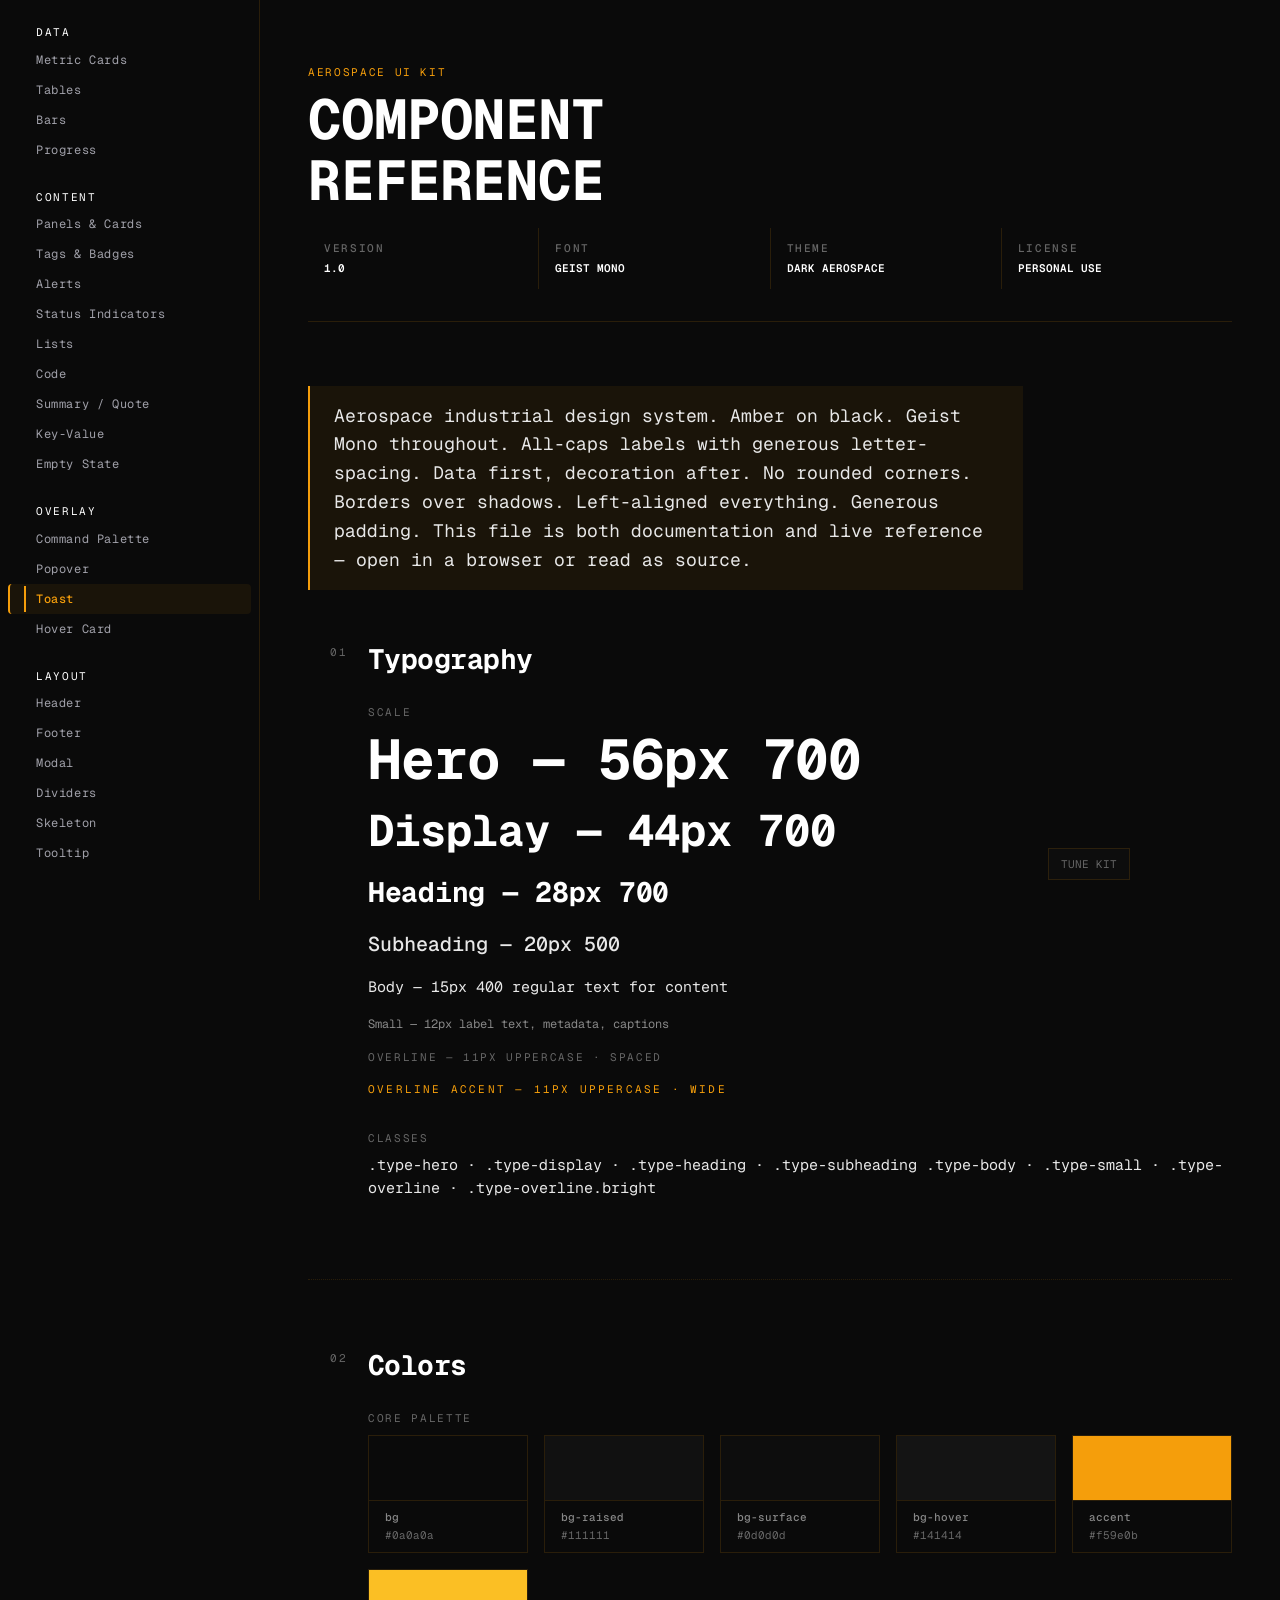
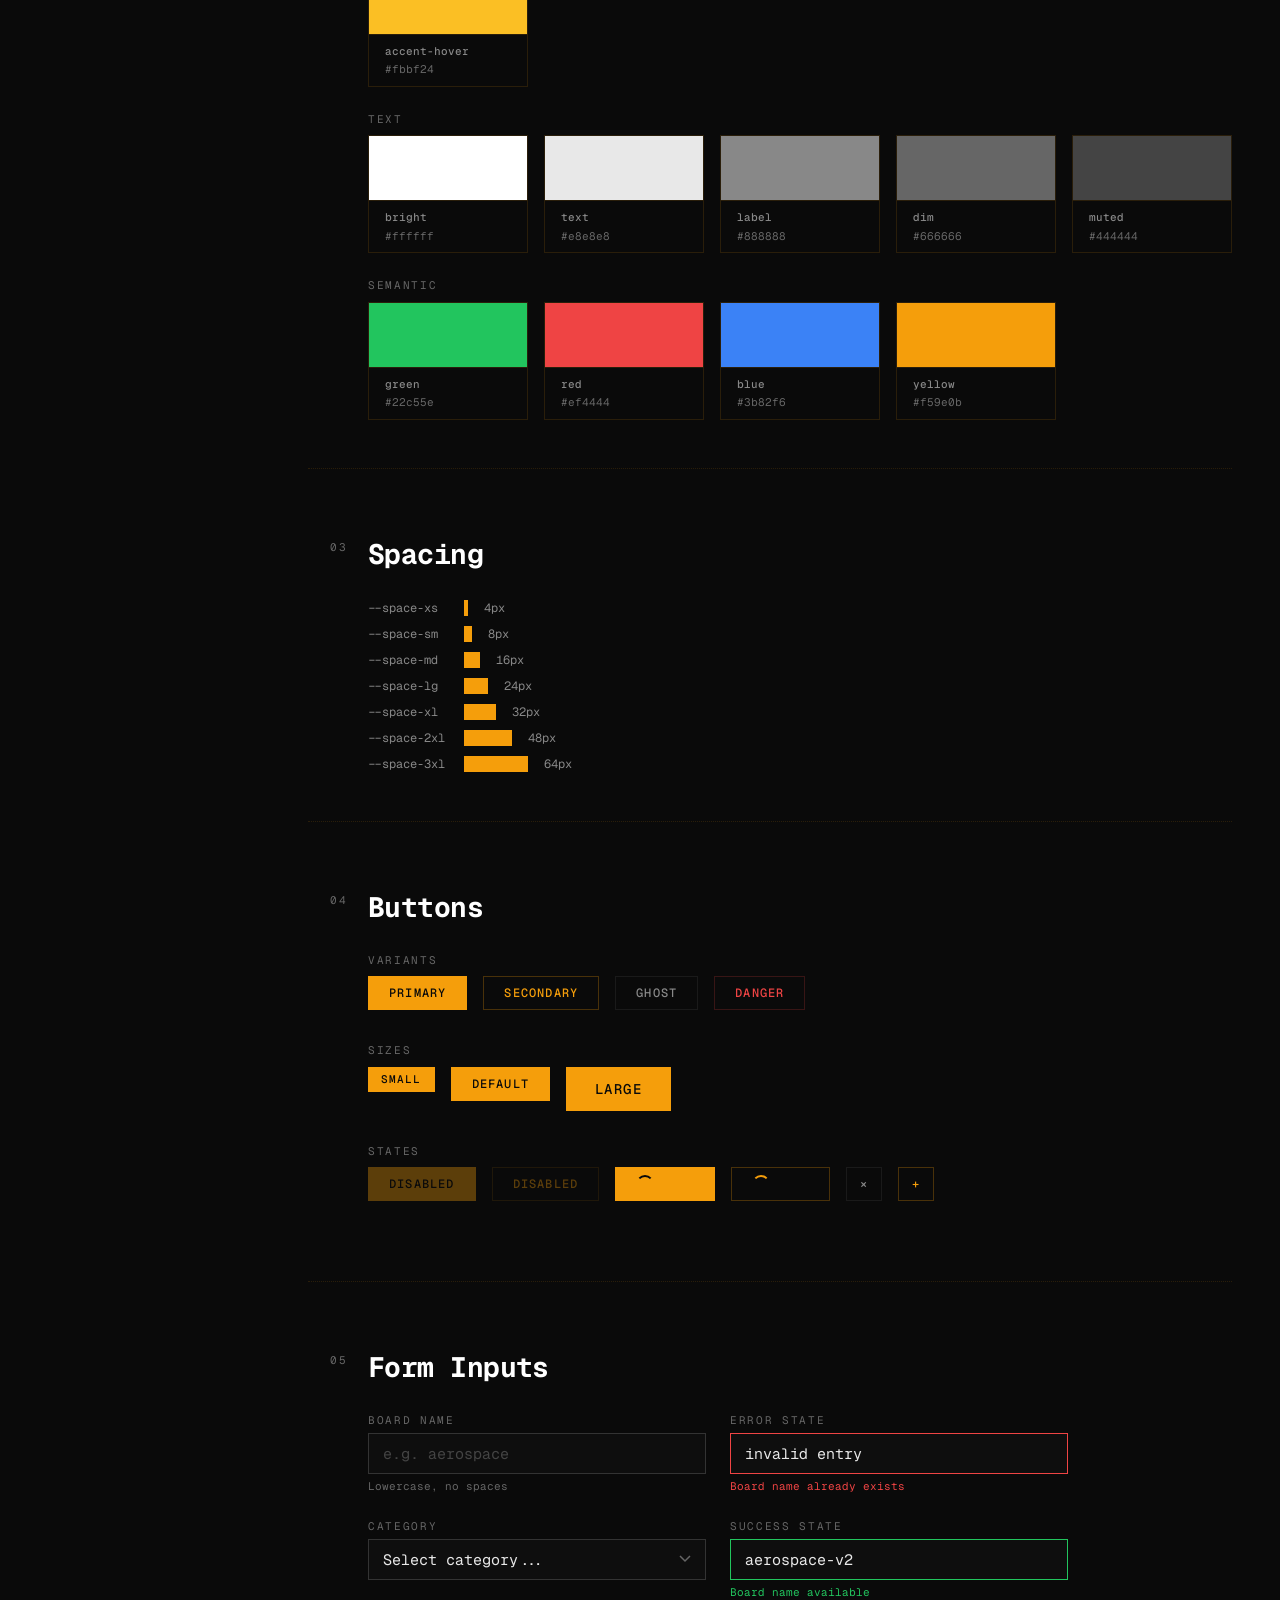
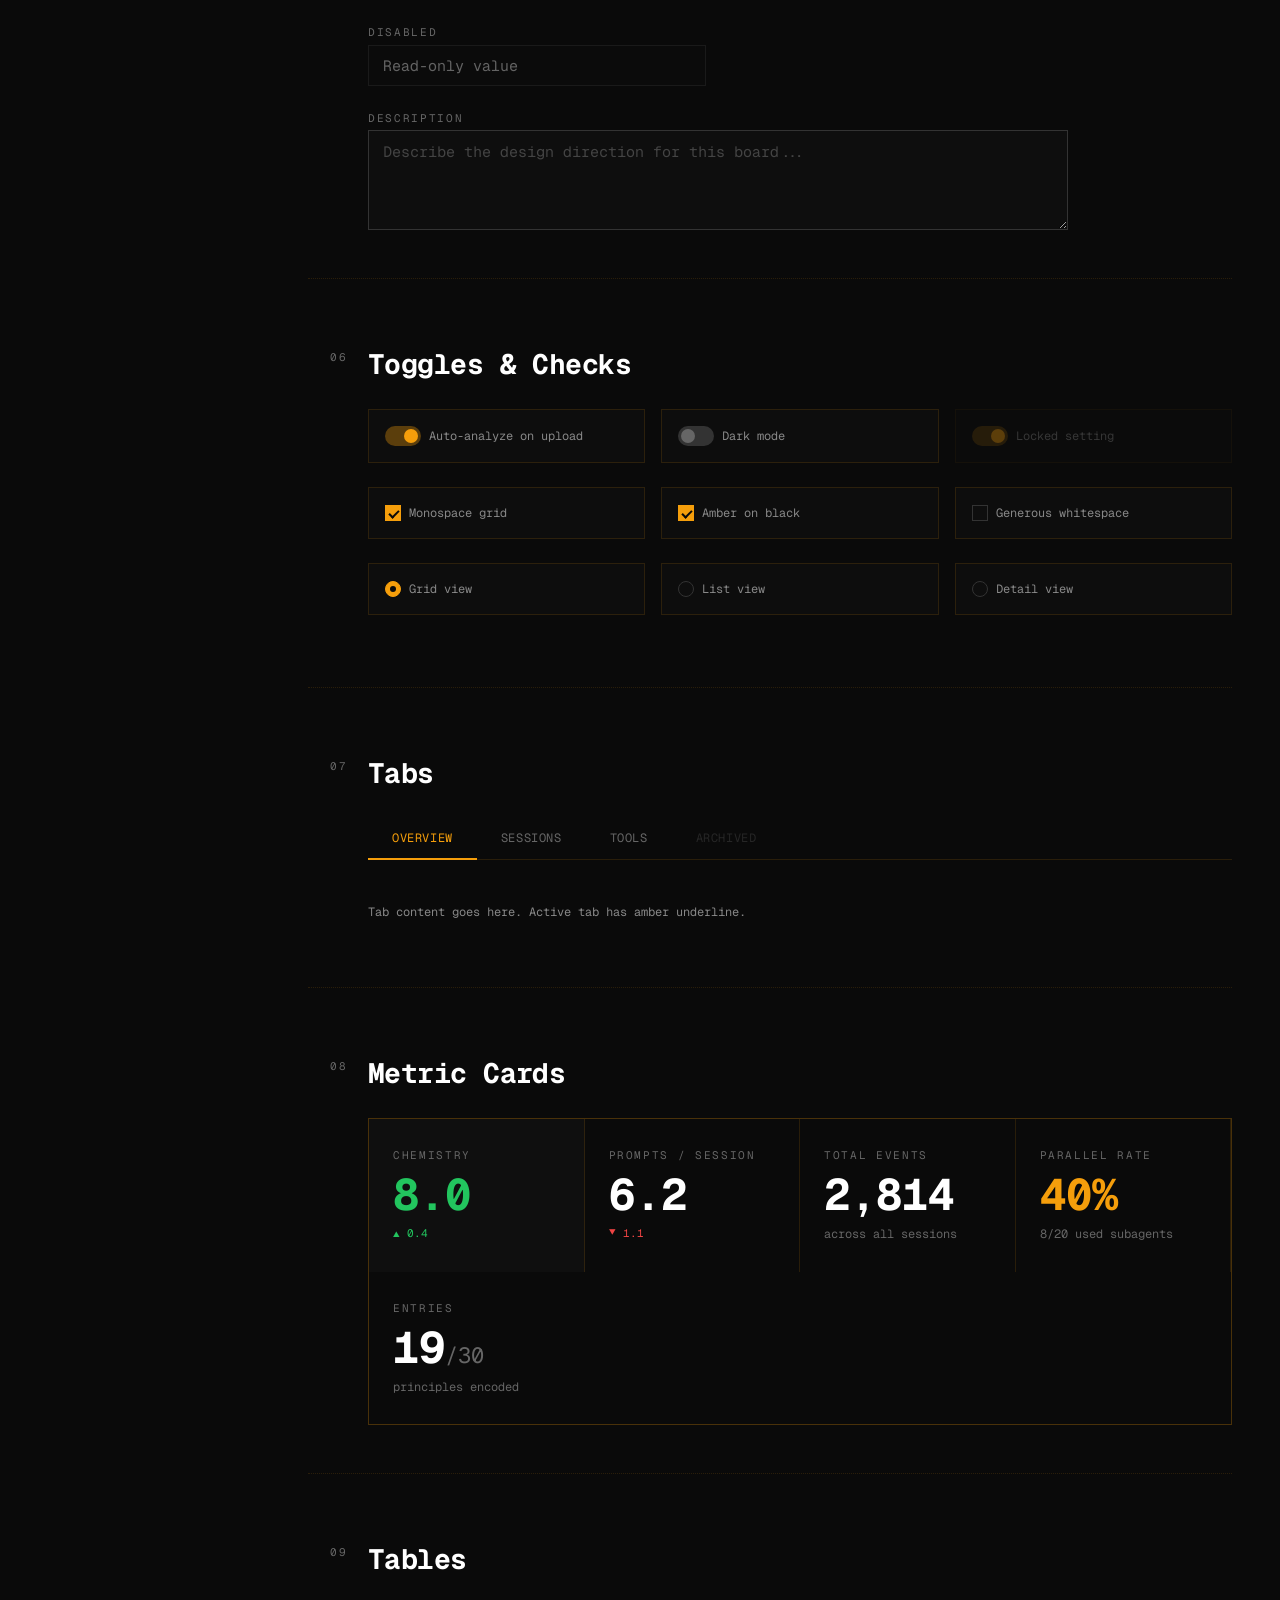
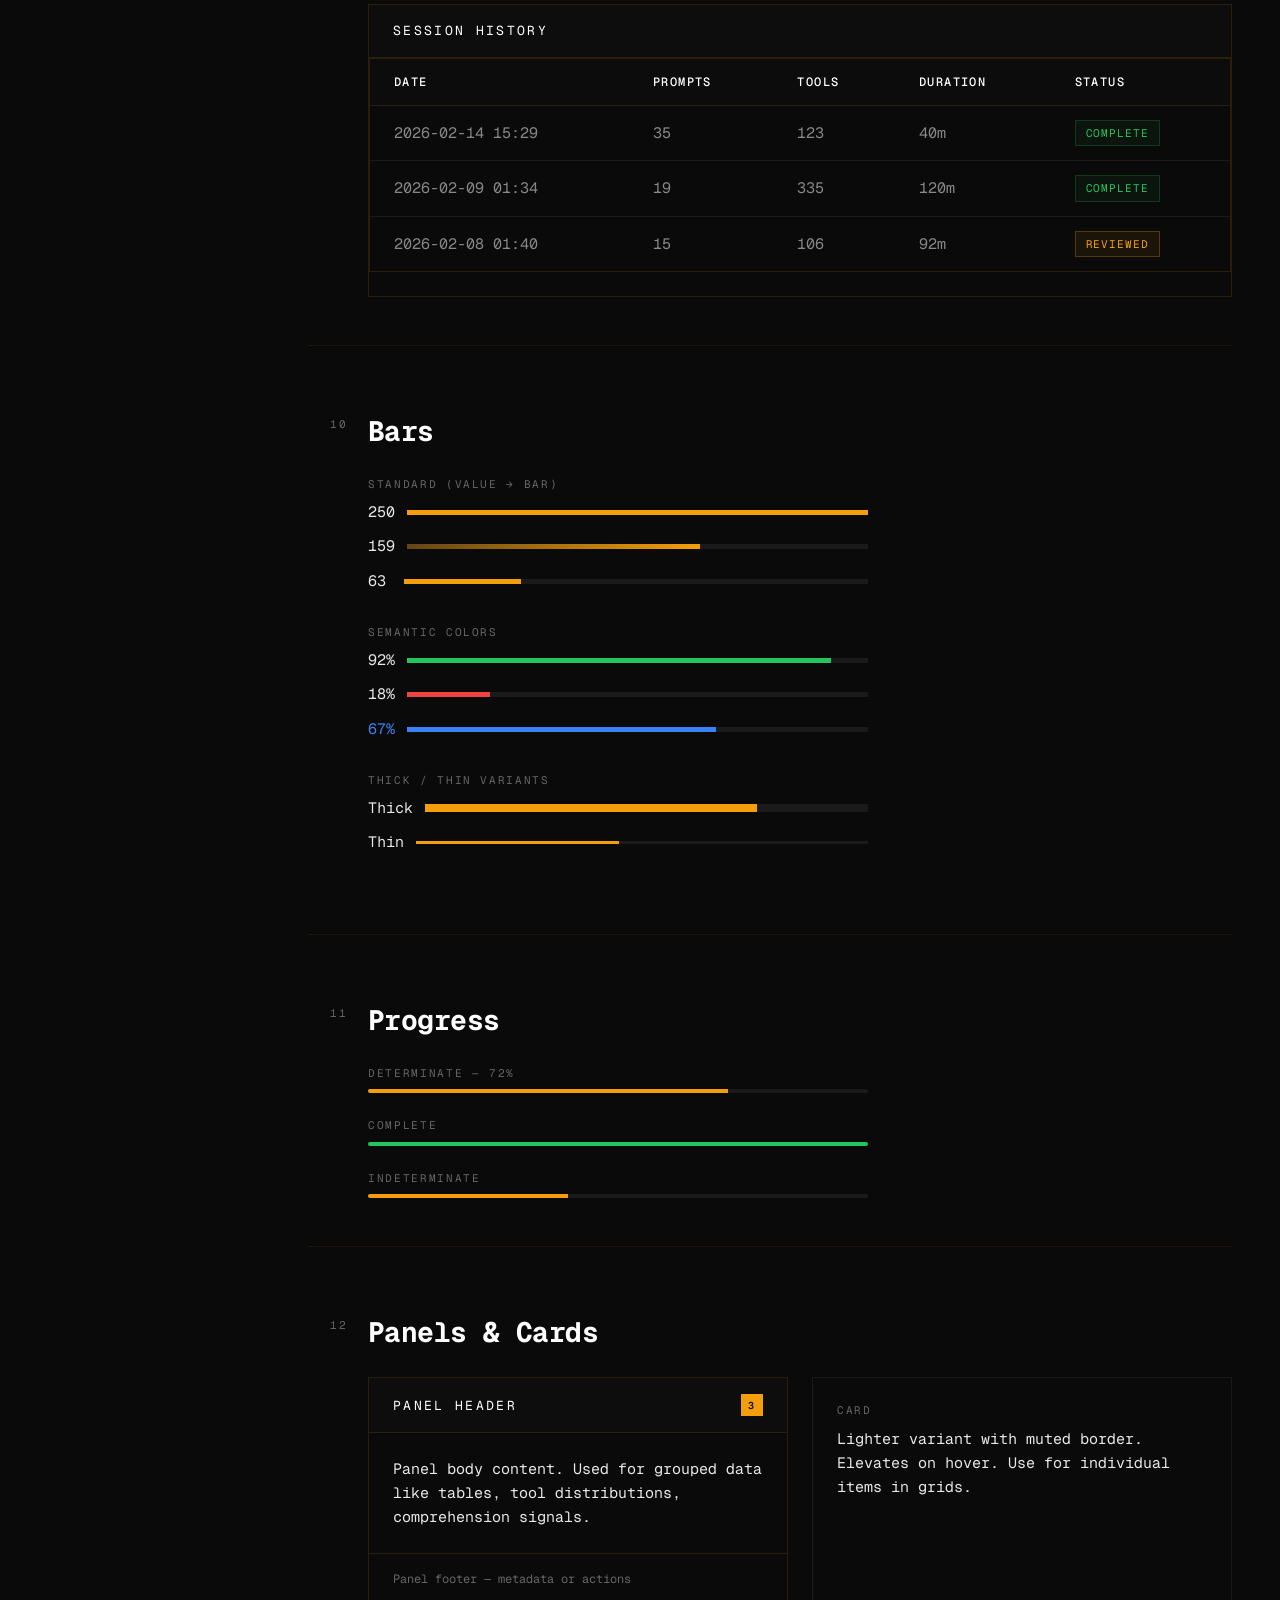
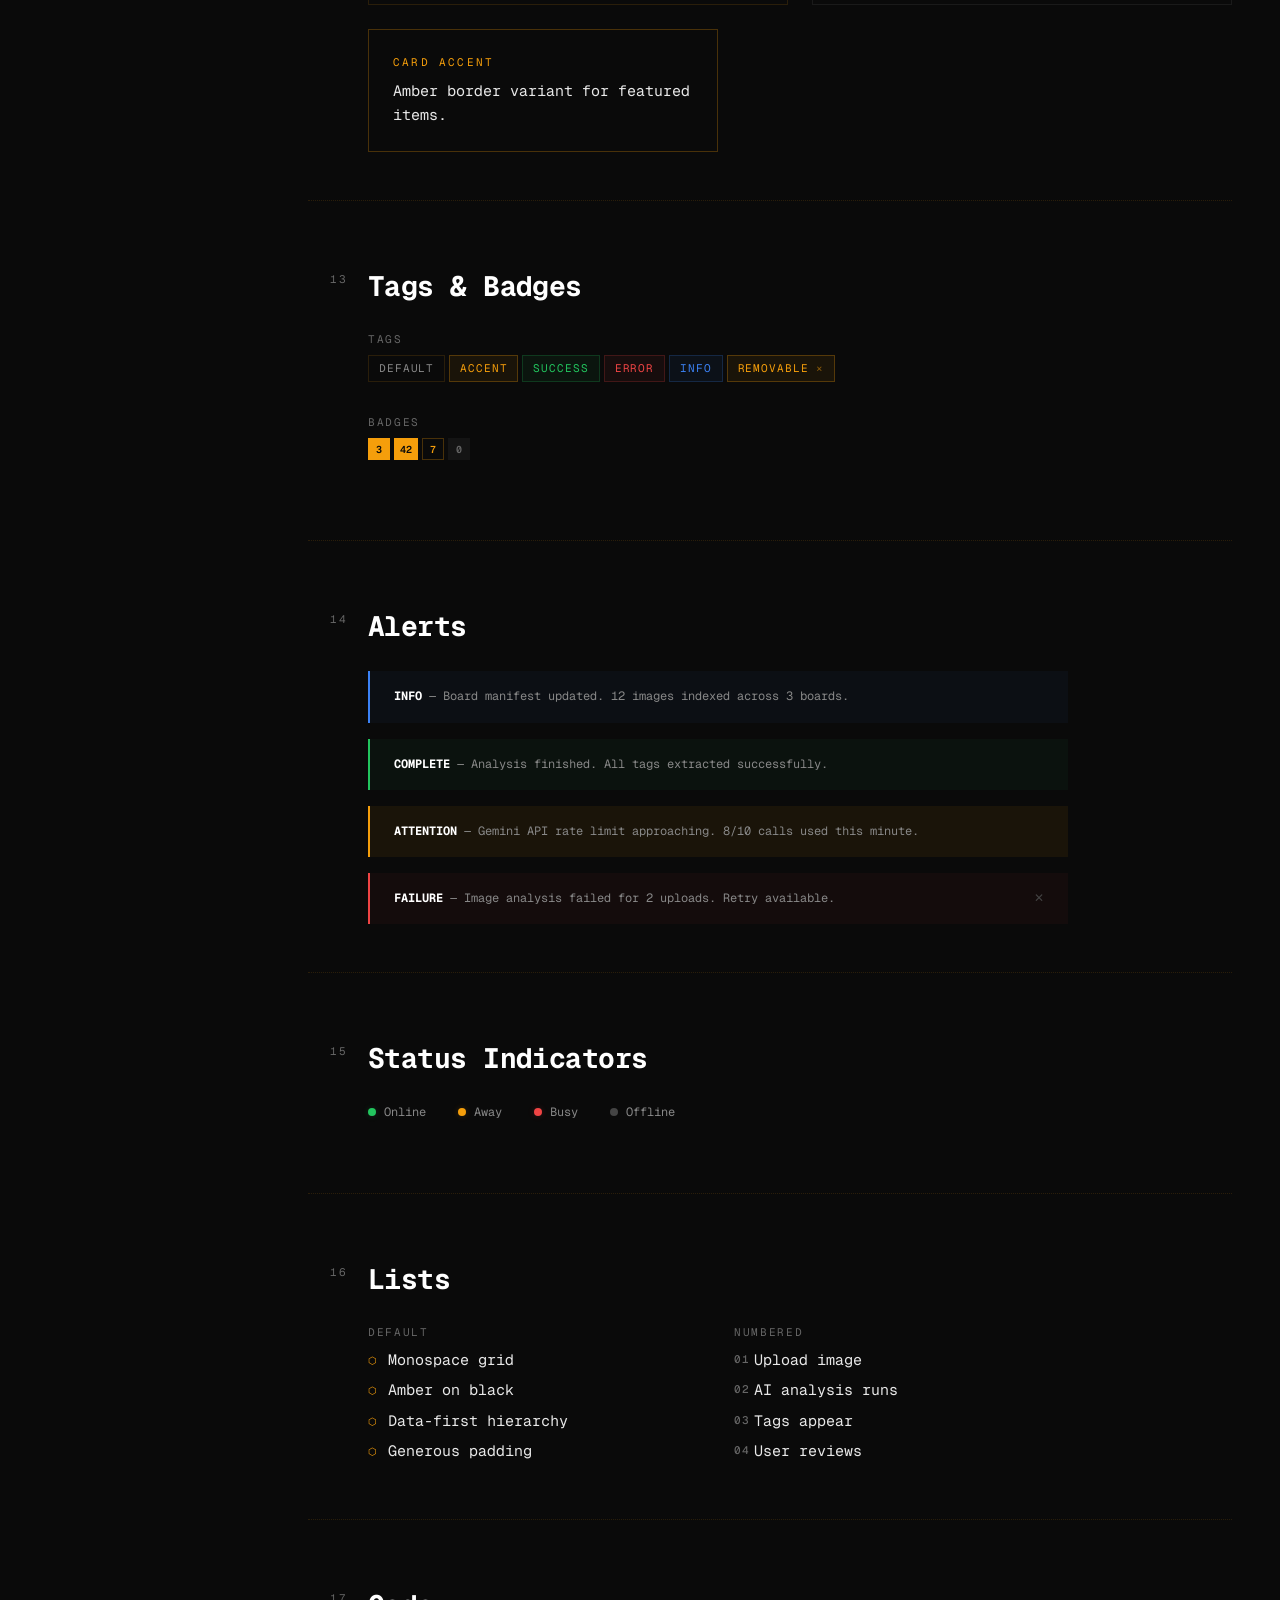
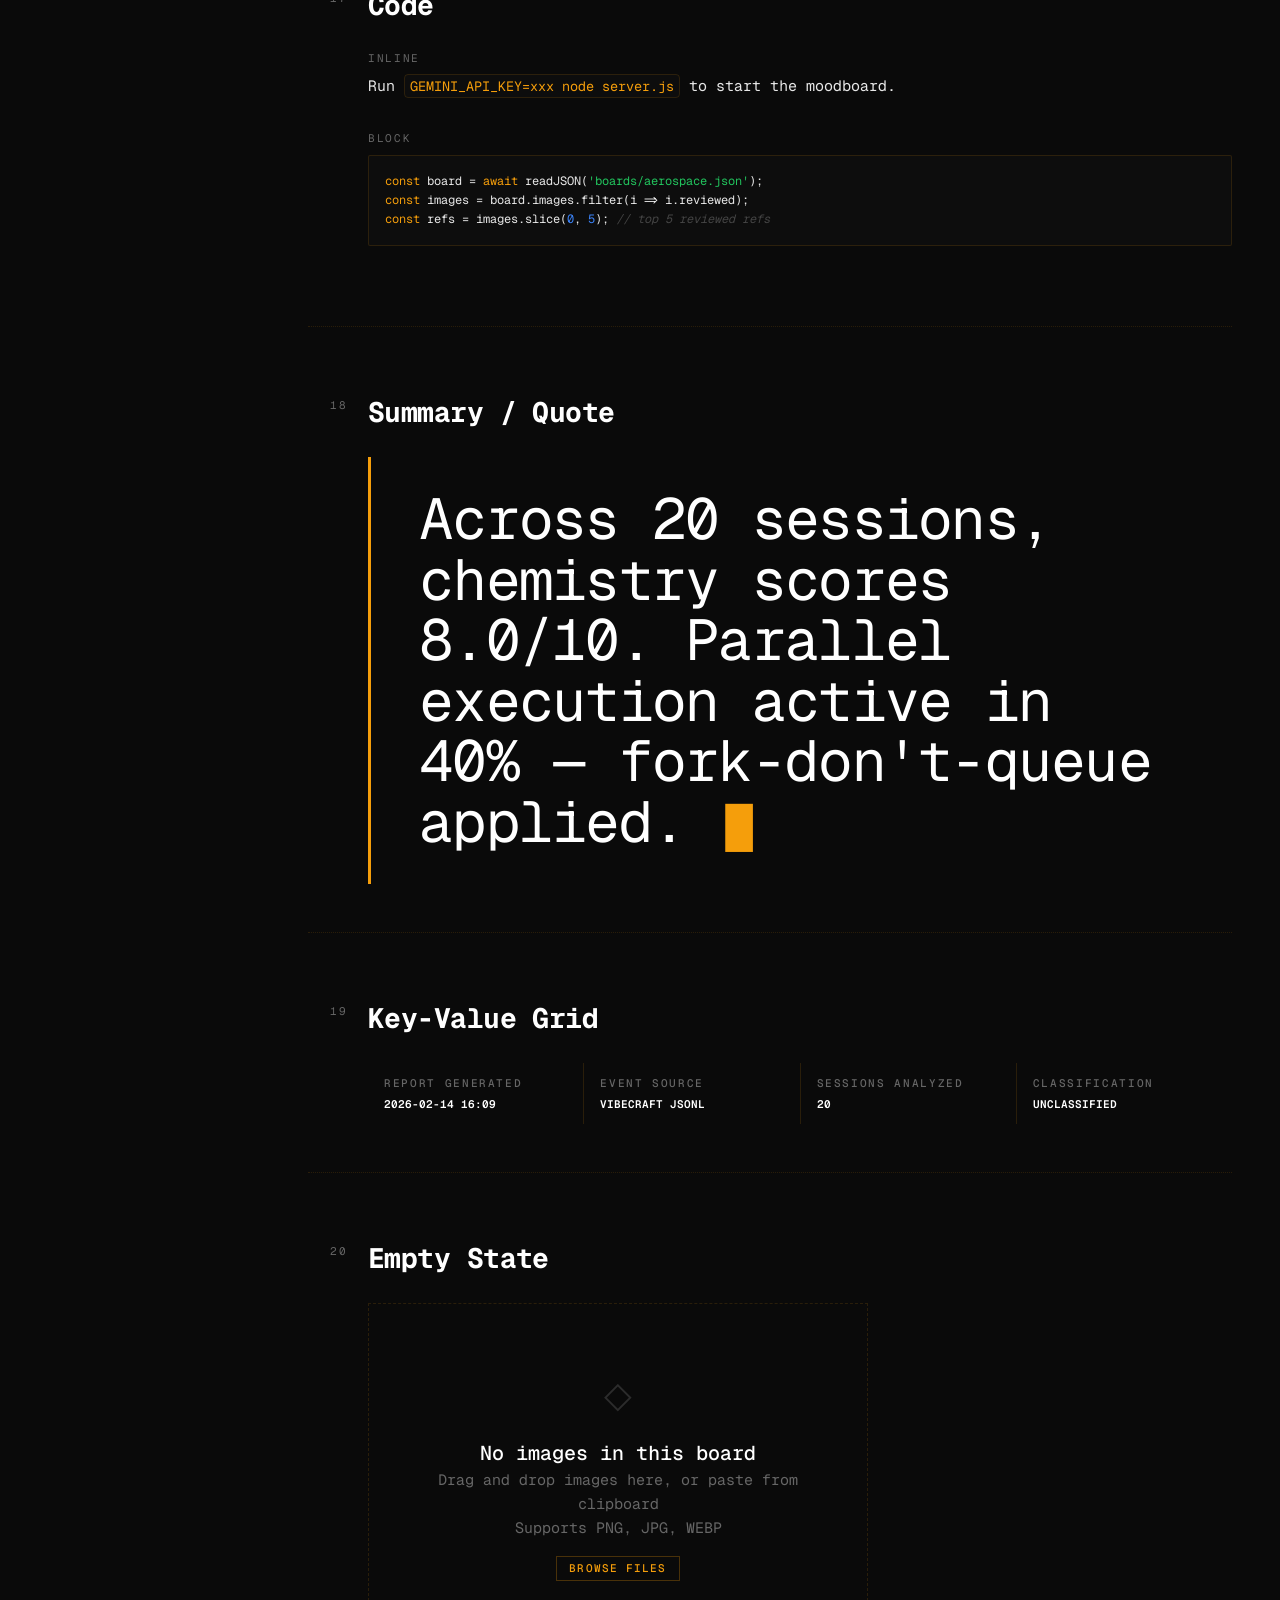
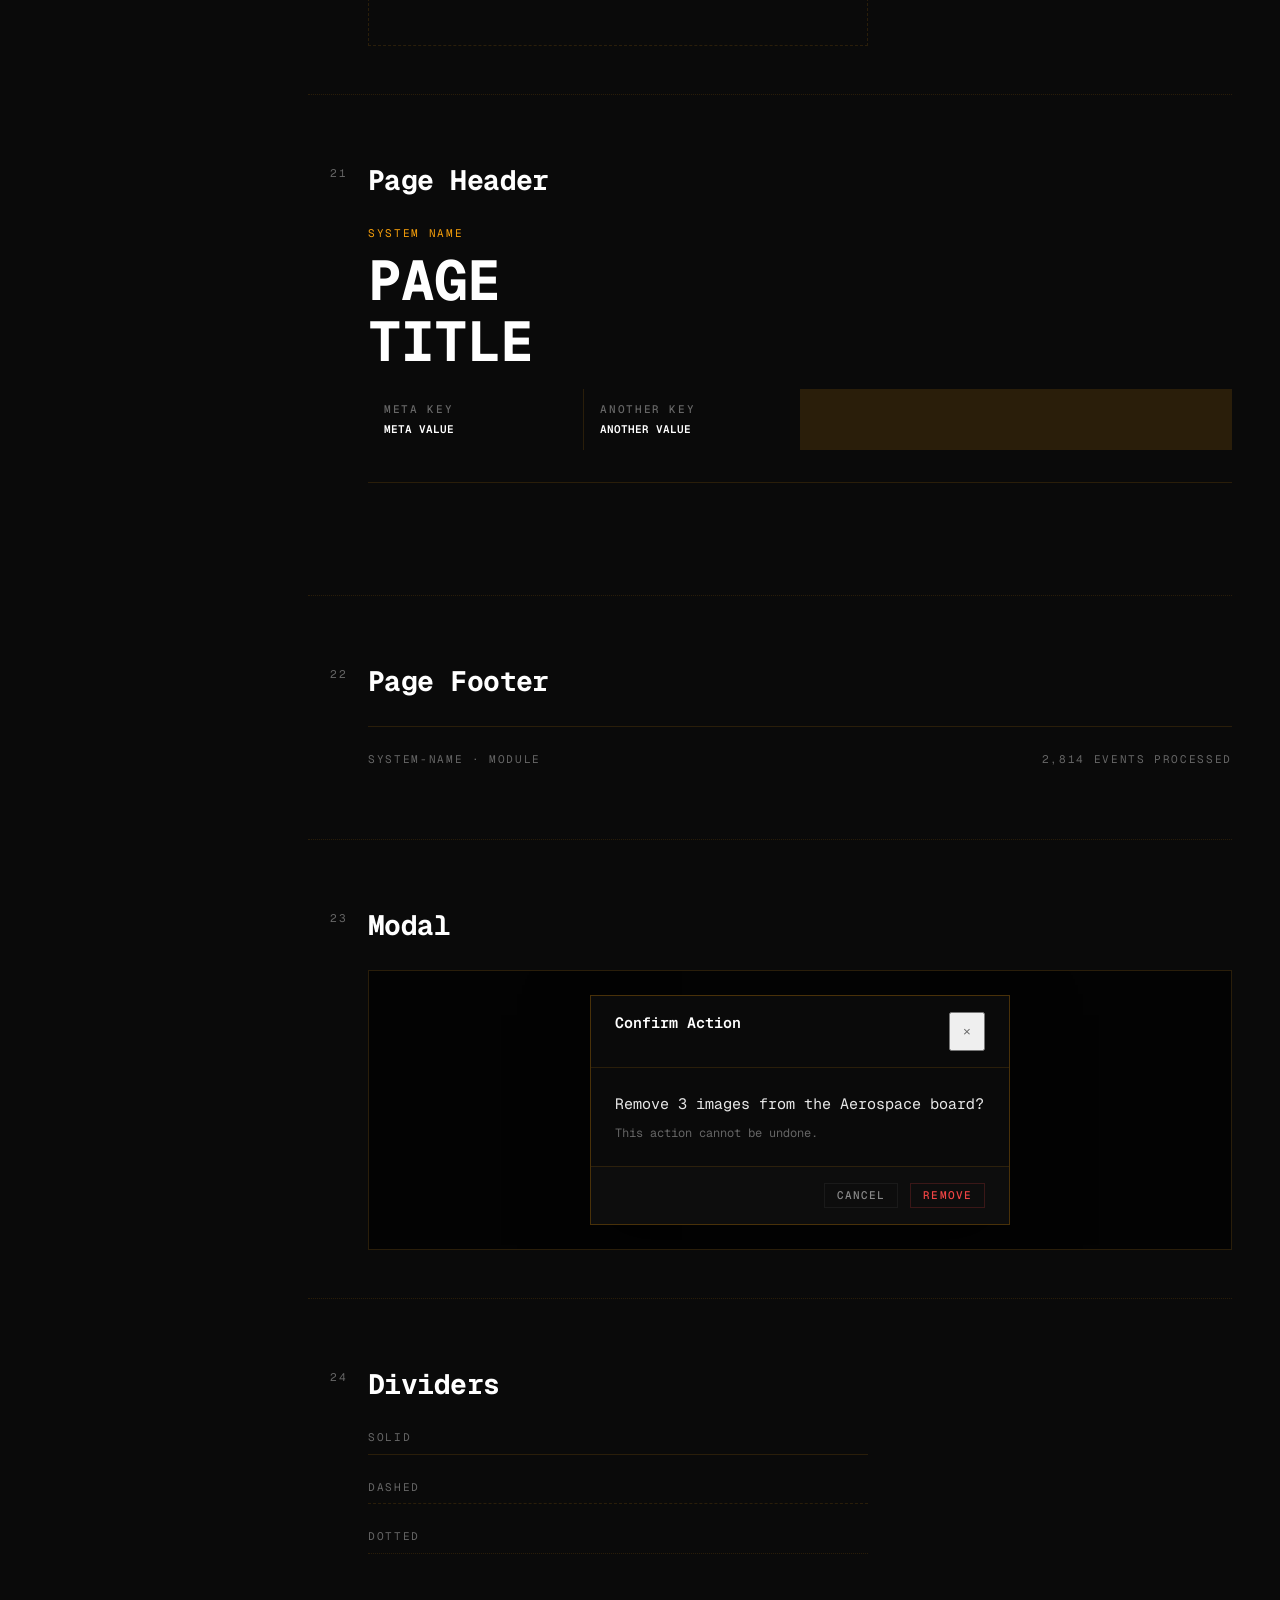
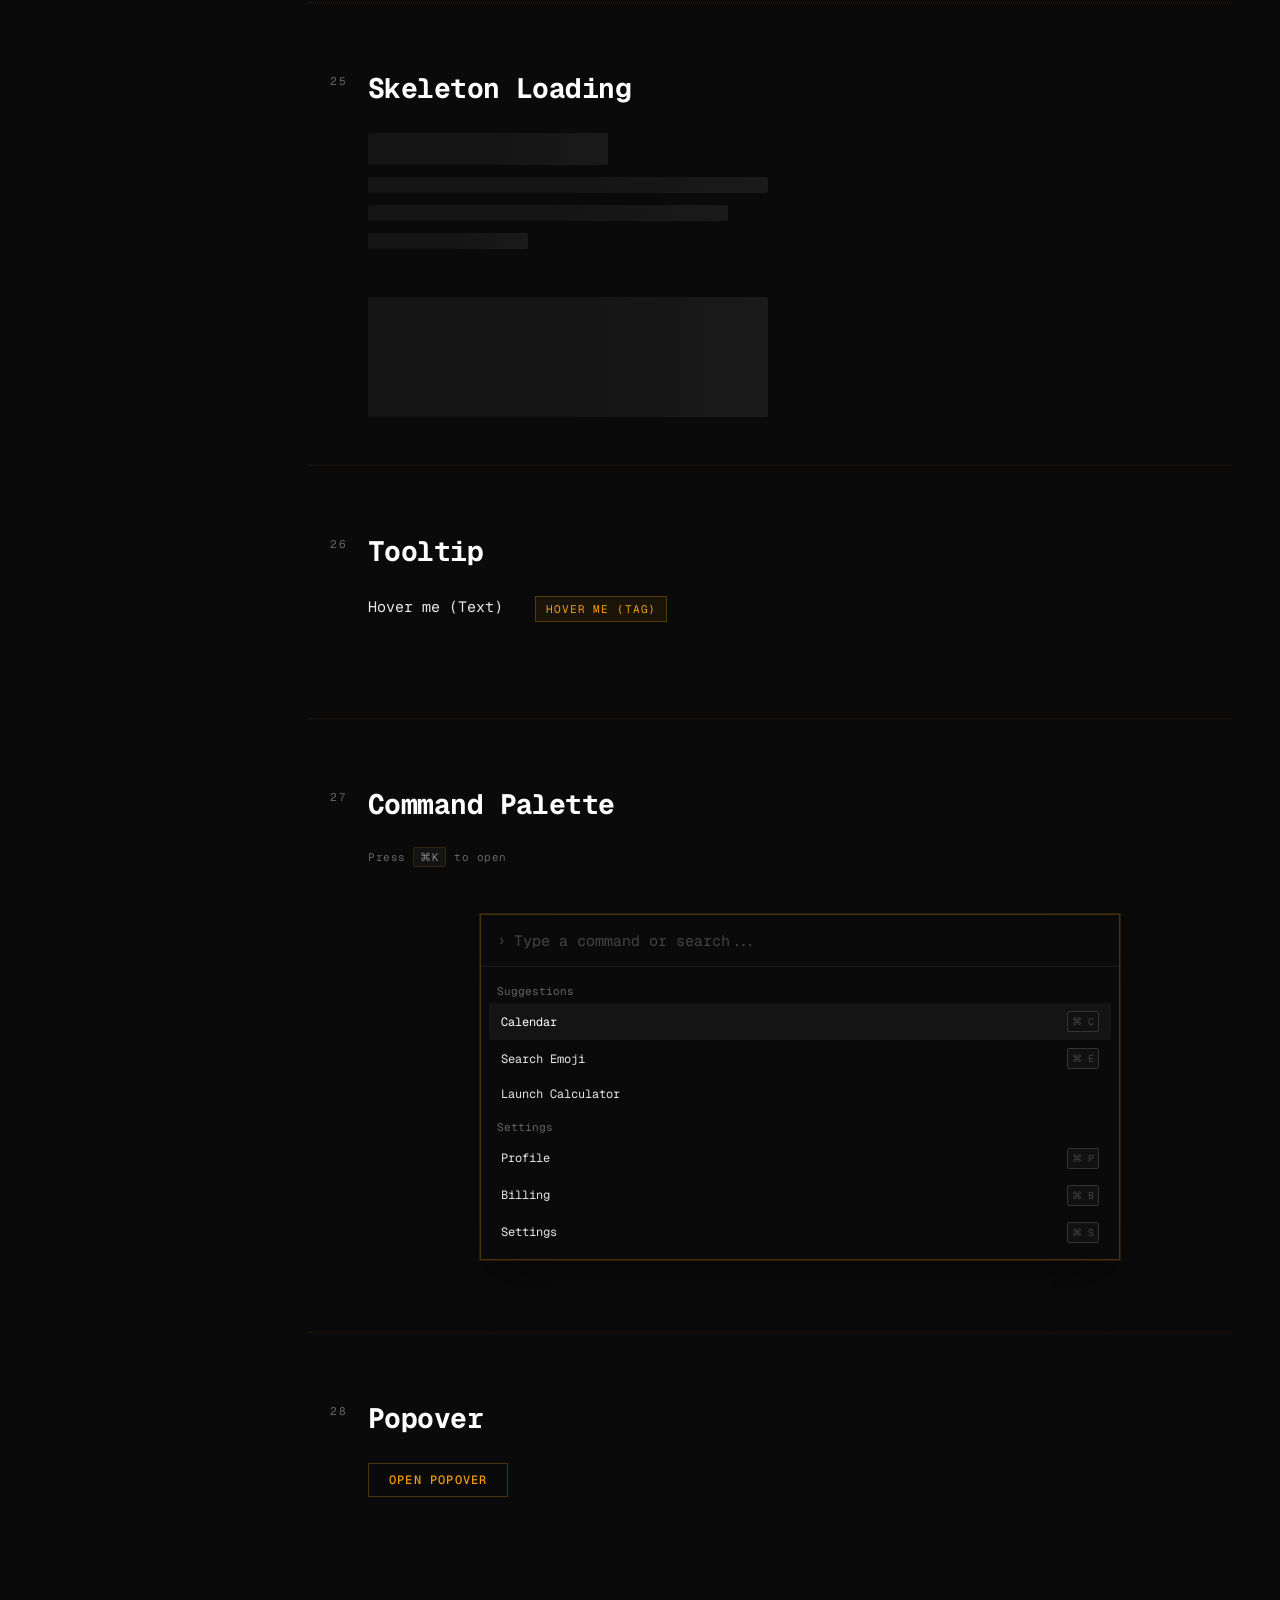
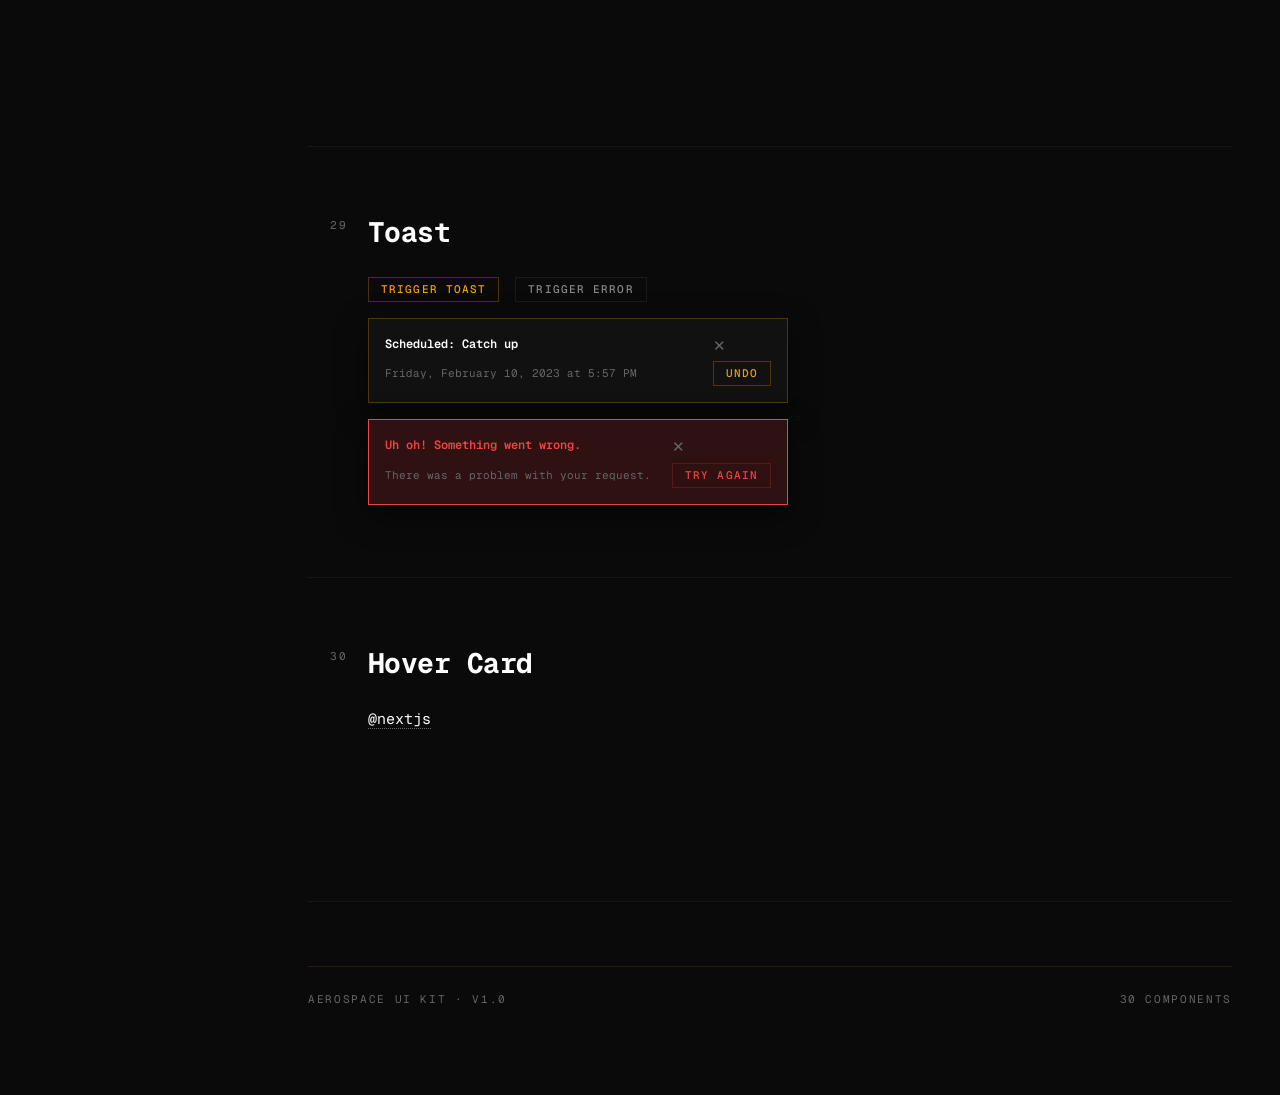
==== index.html @ 06208231 "feat(interactions+anim): overlay JS, cmd+k, scanline, stagger reveals - interactions.js: popover cli" ====
<!DOCTYPE html>
<html lang="en">
<head>
<meta charset="UTF-8">
<meta name="viewport" content="width=device-width, initial-scale=1.0">
<title>AEROSPACE UI KIT — Component Reference</title>
<link rel="preconnect" href="https://fonts.googleapis.com">
<link href="https://fonts.googleapis.com/css2?family=Geist+Mono:wght@300;400;500;600;700&display=swap" rel="stylesheet">
<link rel="stylesheet" href="style.css">
<script defer src="foundation_tune.js"></script>
<script defer src="nav_highlight.js"></script>
</head>
<body>

<nav class="kit-nav">
  <div class="nav-heading">Foundation</div>
  <a href="#typography">Typography</a>
  <a href="#colors">Colors</a>
  <a href="#spacing">Spacing</a>
  <div class="nav-heading">Controls</div>
  <a href="#buttons">Buttons</a>
  <a href="#inputs">Form Inputs</a>
  <a href="#toggles">Toggles & Checks</a>
  <a href="#tabs">Tabs</a>
  <div class="nav-heading">Data</div>
  <a href="#metrics">Metric Cards</a>
  <a href="#tables">Tables</a>
  <a href="#bars">Bars</a>
  <a href="#progress">Progress</a>
  <div class="nav-heading">Content</div>
  <a href="#panels">Panels & Cards</a>
  <a href="#tags">Tags & Badges</a>
  <a href="#alerts">Alerts</a>
  <a href="#status">Status Indicators</a>
  <a href="#lists">Lists</a>
  <a href="#code">Code</a>
  <a href="#summary">Summary / Quote</a>
  <a href="#kv">Key-Value</a>
  <a href="#empty">Empty State</a>
  <div class="nav-heading">Overlay</div>
  <a href="#cmd">Command Palette</a>
  <a href="#popover">Popover</a>
  <a href="#toast">Toast</a>
  <a href="#hovercard">Hover Card</a>
  <div class="nav-heading">Layout</div>
  <a href="#header">Header</a>
  <a href="#footer">Footer</a>
  <a href="#modal">Modal</a>
  <a href="#dividers">Dividers</a>
  <a href="#skeleton">Skeleton</a>
  <a href="#tooltip">Tooltip</a>

</nav>


<!-- ═══════════════════════════════════════════
     MAIN CONTENT
     ═══════════════════════════════════════════ -->
<main class="kit-main">

  <div class="page-header">
    <div>
      <div class="overline">Aerospace UI Kit</div>
      <div class="title">Component<br>Reference</div>
    </div>
    <div class="kv-grid">
      <div class="kv-cell"><span class="kv-label">VERSION</span><span class="kv-value">1.0</span></div>
      <div class="kv-cell"><span class="kv-label">FONT</span><span class="kv-value">GEIST MONO</span></div>
      <div class="kv-cell"><span class="kv-label">THEME</span><span class="kv-value">DARK AEROSPACE</span></div>
      <div class="kv-cell"><span class="kv-label">LICENSE</span><span class="kv-value">PERSONAL USE</span></div>
    </div>
  </div>

  <div class="summary" style="margin-bottom: 48px; font-size: 18px; line-height: 1.6; max-width: 65ch; color: var(--text);">
    Aerospace industrial design system. Amber on black. Geist Mono throughout. All-caps labels with generous letter-spacing. Data first, decoration after. No rounded corners. Borders over shadows. Left-aligned everything. Generous padding. This file is both documentation and live reference — open in a browser or read as source.
  </div>

  <!-- ── 01. TYPOGRAPHY ── -->
  <section class="kit-section" id="typography">
    <div class="kit-section-title">01</div>
    <h2>Typography</h2>
    <div class="kit-group">
      <div class="kit-label">Scale</div>
      <div style="display: flex; flex-direction: column; gap: 16px;">
        <div class="type-hero">Hero — 56px 700</div>
        <div class="type-display">Display — 44px 700</div>
        <div class="type-heading">Heading — 28px 700</div>
        <div class="type-subheading">Subheading — 20px 500</div>
        <div class="type-body">Body — 15px 400 regular text for content</div>
        <div class="type-small">Small — 12px label text, metadata, captions</div>
        <div class="type-overline">Overline — 11px uppercase · spaced</div>
        <div class="type-overline bright">Overline Accent — 11px uppercase · wide</div>
      </div>
    </div>
    <div class="kit-group">
      <div class="kit-label">Classes</div>
      <div class="code-block">.type-hero · .type-display · .type-heading · .type-subheading
.type-body · .type-small · .type-overline · .type-overline.bright</div>
    </div>
  </section>

  <!-- ── 02. COLORS ── -->
  <section class="kit-section" id="colors">
    <div class="kit-section-title">02</div>
    <h2>Colors</h2>

    <div class="kit-label">Core Palette</div>
    <div class="swatch-grid" style="margin-bottom: 24px;">
      <div class="swatch"><div class="swatch-color" style="background: #0a0a0a;"></div><div class="swatch-info"><strong>bg</strong>#0a0a0a</div></div>
      <div class="swatch"><div class="swatch-color" style="background: #111111;"></div><div class="swatch-info"><strong>bg-raised</strong>#111111</div></div>
      <div class="swatch"><div class="swatch-color" style="background: #0d0d0d;"></div><div class="swatch-info"><strong>bg-surface</strong>#0d0d0d</div></div>
      <div class="swatch"><div class="swatch-color" style="background: #141414;"></div><div class="swatch-info"><strong>bg-hover</strong>#141414</div></div>
      <div class="swatch"><div class="swatch-color" style="background: #f59e0b;"></div><div class="swatch-info"><strong>accent</strong>#f59e0b</div></div>
      <div class="swatch"><div class="swatch-color" style="background: #fbbf24;"></div><div class="swatch-info"><strong>accent-hover</strong>#fbbf24</div></div>
    </div>

    <div class="kit-label">Text</div>
    <div class="swatch-grid" style="margin-bottom: 24px;">
      <div class="swatch"><div class="swatch-color" style="background: #ffffff;"></div><div class="swatch-info"><strong>bright</strong>#ffffff</div></div>
      <div class="swatch"><div class="swatch-color" style="background: #e8e8e8;"></div><div class="swatch-info"><strong>text</strong>#e8e8e8</div></div>
      <div class="swatch"><div class="swatch-color" style="background: #888888;"></div><div class="swatch-info"><strong>label</strong>#888888</div></div>
      <div class="swatch"><div class="swatch-color" style="background: #666666;"></div><div class="swatch-info"><strong>dim</strong>#666666</div></div>
      <div class="swatch"><div class="swatch-color" style="background: #444444;"></div><div class="swatch-info"><strong>muted</strong>#444444</div></div>
    </div>

    <div class="kit-label">Semantic</div>
    <div class="swatch-grid">
      <div class="swatch"><div class="swatch-color" style="background: #22c55e;"></div><div class="swatch-info"><strong>green</strong>#22c55e</div></div>
      <div class="swatch"><div class="swatch-color" style="background: #ef4444;"></div><div class="swatch-info"><strong>red</strong>#ef4444</div></div>
      <div class="swatch"><div class="swatch-color" style="background: #3b82f6;"></div><div class="swatch-info"><strong>blue</strong>#3b82f6</div></div>
      <div class="swatch"><div class="swatch-color" style="background: #f59e0b;"></div><div class="swatch-info"><strong>yellow</strong>#f59e0b</div></div>
    </div>
  </section>

  <!-- ── 03. SPACING ── -->
  <section class="kit-section" id="spacing">
    <div class="kit-section-title">03</div>
    <h2>Spacing</h2>
    <div style="display: flex; flex-direction: column; gap: 8px;">
      <div style="display: flex; align-items: center; gap: 16px;"><span class="type-small" style="min-width: 80px;">--space-xs</span><div style="width: 4px; height: 16px; background: var(--accent);"></div><span class="type-small">4px</span></div>
      <div style="display: flex; align-items: center; gap: 16px;"><span class="type-small" style="min-width: 80px;">--space-sm</span><div style="width: 8px; height: 16px; background: var(--accent);"></div><span class="type-small">8px</span></div>
      <div style="display: flex; align-items: center; gap: 16px;"><span class="type-small" style="min-width: 80px;">--space-md</span><div style="width: 16px; height: 16px; background: var(--accent);"></div><span class="type-small">16px</span></div>
      <div style="display: flex; align-items: center; gap: 16px;"><span class="type-small" style="min-width: 80px;">--space-lg</span><div style="width: 24px; height: 16px; background: var(--accent);"></div><span class="type-small">24px</span></div>
      <div style="display: flex; align-items: center; gap: 16px;"><span class="type-small" style="min-width: 80px;">--space-xl</span><div style="width: 32px; height: 16px; background: var(--accent);"></div><span class="type-small">32px</span></div>
      <div style="display: flex; align-items: center; gap: 16px;"><span class="type-small" style="min-width: 80px;">--space-2xl</span><div style="width: 48px; height: 16px; background: var(--accent);"></div><span class="type-small">48px</span></div>
      <div style="display: flex; align-items: center; gap: 16px;"><span class="type-small" style="min-width: 80px;">--space-3xl</span><div style="width: 64px; height: 16px; background: var(--accent);"></div><span class="type-small">64px</span></div>
    </div>
  </section>

  <!-- ── 04. BUTTONS ── -->
  <section class="kit-section" id="buttons">
    <div class="kit-section-title">04</div>
    <h2>Buttons</h2>

    <div class="kit-group">
      <div class="kit-label">Variants</div>
      <div class="kit-row">
        <button class="btn btn-primary">Primary</button>
        <button class="btn btn-secondary">Secondary</button>
        <button class="btn btn-ghost">Ghost</button>
        <button class="btn btn-danger">Danger</button>
      </div>
    </div>

    <div class="kit-group">
      <div class="kit-label">Sizes</div>
      <div class="kit-row">
        <button class="btn btn-primary btn-sm">Small</button>
        <button class="btn btn-primary">Default</button>
        <button class="btn btn-primary btn-lg">Large</button>
      </div>
    </div>

    <div class="kit-group">
      <div class="kit-label">States</div>
      <div class="kit-row">
        <button class="btn btn-primary" disabled>Disabled</button>
        <button class="btn btn-secondary" disabled>Disabled</button>
        <button class="btn btn-primary loading">Loading</button>
        <button class="btn btn-secondary loading">Loading</button>
        <button class="btn btn-ghost btn-icon">×</button>
        <button class="btn btn-secondary btn-icon">+</button>
      </div>
    </div>
  </section>

  <!-- ── 05. FORM INPUTS ── -->
  <section class="kit-section" id="inputs">
    <div class="kit-section-title">05</div>
    <h2>Form Inputs</h2>

    <div style="display: grid; grid-template-columns: 1fr 1fr; gap: 24px; max-width: 700px;">
      <div class="input-group">
        <label class="input-label">Board Name</label>
        <input class="input" type="text" placeholder="e.g. aerospace">
        <span class="input-hint">Lowercase, no spaces</span>
      </div>

      <div class="input-group">
        <label class="input-label">Error State</label>
        <input class="input error" type="text" value="invalid entry">
        <span class="input-error">Board name already exists</span>
      </div>

      <div class="input-group">
        <label class="input-label">Category</label>
        <select class="input">
          <option>Select category...</option>
          <option>Aerospace</option>
          <option>Editorial</option>
          <option>Brutalist</option>
        </select>
      </div>

      <div class="input-group">
        <label class="input-label">Success State</label>
        <input class="input success" type="text" value="aerospace-v2">
        <span class="input-success">Board name available</span>
      </div>

      <div class="input-group">
        <label class="input-label">Disabled</label>
        <input class="input" type="text" value="Read-only value" disabled>
      </div>
    </div>

    <div class="input-group" style="max-width: 700px; margin-top: 24px;">
      <label class="input-label">Description</label>
      <textarea class="input" placeholder="Describe the design direction for this board..."></textarea>
    </div>
  </section>

  <!-- ── 06. TOGGLES & CHECKS ── -->
  <section class="kit-section" id="toggles">
    <div class="kit-section-title">06</div>
    <h2>Toggles & Checks</h2>

    <div class="kit-row" style="gap: 32px;">
      <label class="toggle">
        <input type="checkbox" checked>
        <div class="toggle-track"></div>
        Auto-analyze on upload
      </label>

      <label class="toggle">
        <input type="checkbox">
        <div class="toggle-track"></div>
        Dark mode
      </label>

      <label class="toggle disabled">
        <input type="checkbox" disabled checked>
        <div class="toggle-track"></div>
        Locked setting
      </label>
    </div>

    <div class="kit-row" style="gap: 24px; margin-top: 16px;">
      <label class="check-group"><input type="checkbox" checked> Monospace grid</label>
      <label class="check-group"><input type="checkbox" checked> Amber on black</label>
      <label class="check-group"><input type="checkbox"> Generous whitespace</label>
    </div>

    <div class="kit-row" style="gap: 24px; margin-top: 16px;">
      <label class="check-group"><input type="radio" name="layout" checked> Grid view</label>
      <label class="check-group"><input type="radio" name="layout"> List view</label>
      <label class="check-group"><input type="radio" name="layout"> Detail view</label>
    </div>
  </section>

  <!-- ── 07. TABS ── -->
  <section class="kit-section" id="tabs">
    <div class="kit-section-title">07</div>
    <h2>Tabs</h2>

    <div class="tabs">
      <button class="tab active">Overview</button>
      <button class="tab">Sessions</button>
      <button class="tab">Tools</button>
      <button class="tab disabled" disabled>Archived</button>
    </div>
    <div class="tab-content">
      <span class="type-small">Tab content goes here. Active tab has amber underline.</span>
    </div>
  </section>

  <!-- ── 08. METRIC CARDS ── -->
  <section class="kit-section" id="metrics">
    <div class="kit-section-title">08</div>
    <h2>Metric Cards</h2>

    <div class="metric-grid">
      <div class="metric" style="background: #0f0f0f;">
        <div class="metric-label">Chemistry</div>
        <div class="metric-value green">8.0</div>
        <div class="metric-trend up">▲ 0.4</div>
      </div>
      <div class="metric">
        <div class="metric-label">Prompts / Session</div>
        <div class="metric-value">6.2</div>
        <div class="metric-trend down">▼ 1.1</div>
      </div>
      <div class="metric">
        <div class="metric-label">Total Events</div>
        <div class="metric-value">2,814</div>
        <div class="metric-detail">across all sessions</div>
      </div>
      <div class="metric">
        <div class="metric-label">Parallel Rate</div>
        <div class="metric-value accent">40%</div>
        <div class="metric-detail">8/20 used subagents</div>
      </div>
      <div class="metric">
        <div class="metric-label">Entries</div>
        <div class="metric-value">19<span class="frac">/30</span></div>
        <div class="metric-detail">principles encoded</div>
      </div>
    </div>
  </section>

  <!-- ── 09. TABLES ── -->
  <section class="kit-section" id="tables">
    <div class="kit-section-title">09</div>
    <h2>Tables</h2>

    <div class="panel">
      <div class="panel-header">Session History</div>
      <div class="table-responsive">
        <table>
          <thead>
            <tr>
              <th>Date</th>
              <th>Prompts</th>
              <th>Tools</th>
              <th>Duration</th>
              <th>Status</th>
            </tr>
          </thead>
          <tbody>
            <tr>
              <td class="text-bright">2026-02-14 15:29</td>
              <td>35</td>
              <td>123</td>
              <td>40m</td>
              <td><span class="tag tag-green">Complete</span></td>
            </tr>
            <tr>
              <td class="text-bright">2026-02-09 01:34</td>
              <td>19</td>
              <td>335</td>
              <td>120m</td>
              <td><span class="tag tag-green">Complete</span></td>
            </tr>
            <tr>
              <td class="text-bright">2026-02-08 01:40</td>
              <td>15</td>
              <td>106</td>
              <td>92m</td>
              <td><span class="tag tag-accent">Reviewed</span></td>
            </tr>
          </tbody>
        </table>
      </div>
    </div>
  </section>

  <!-- ── 10. BARS ── -->
  <section class="kit-section" id="bars">
    <div class="kit-section-title">10</div>
    <h2>Bars</h2>

    <div class="kit-group">
      <div class="kit-label">Standard (value → bar)</div>
      <div style="max-width: 500px; display: flex; flex-direction: column; gap: 12px;">
        <div class="bar-wrap"><span class="bar-val">250</span><div class="bar-track"><div class="bar-fill" style="width: 100%;"></div></div></div>
        <div class="bar-wrap"><span class="bar-val">159</span><div class="bar-track"><div class="bar-fill gradient" style="width: 63.6%;"></div></div></div>
        <div class="bar-wrap"><span class="bar-val">63</span><div class="bar-track"><div class="bar-fill" style="width: 25.2%;"></div></div></div>
      </div>
    </div>

    <div class="kit-group">
      <div class="kit-label">Semantic colors</div>
      <div style="max-width: 500px; display: flex; flex-direction: column; gap: 12px;">
        <div class="bar-wrap"><span class="bar-val text-green">92%</span><div class="bar-track"><div class="bar-fill green" style="width: 92%;"></div></div></div>
        <div class="bar-wrap"><span class="bar-val text-red">18%</span><div class="bar-track"><div class="bar-fill red" style="width: 18%;"></div></div></div>
        <div class="bar-wrap"><span class="bar-val" style="color: var(--blue);">67%</span><div class="bar-track"><div class="bar-fill blue" style="width: 67%;"></div></div></div>
      </div>
    </div>

    <div class="kit-group">
      <div class="kit-label">Thick / Thin variants</div>
      <div style="max-width: 500px; display: flex; flex-direction: column; gap: 12px;">
        <div class="bar-wrap"><span class="bar-val">Thick</span><div class="bar-track thick"><div class="bar-fill" style="width: 75%;"></div></div></div>
        <div class="bar-wrap"><span class="bar-val">Thin</span><div class="bar-track thin"><div class="bar-fill" style="width: 45%;"></div></div></div>
      </div>
    </div>
  </section>

  <!-- ── 11. PROGRESS ── -->
  <section class="kit-section" id="progress">
    <div class="kit-section-title">11</div>
    <h2>Progress</h2>

    <div style="max-width: 500px; display: flex; flex-direction: column; gap: 24px;">
      <div>
        <div class="kit-label">Determinate — 72%</div>
        <div class="progress"><div class="progress-fill" style="width: 72%;"></div></div>
      </div>
      <div>
        <div class="kit-label">Complete</div>
        <div class="progress"><div class="progress-fill green" style="width: 100%;"></div></div>
      </div>
      <div>
        <div class="kit-label">Indeterminate</div>
        <div class="progress progress-indeterminate"><div class="progress-fill"></div></div>
      </div>
    </div>
  </section>

  <!-- ── 12. PANELS & CARDS ── -->
  <section class="kit-section" id="panels">
    <div class="kit-section-title">12</div>
    <h2>Panels & Cards</h2>

    <div style="display: grid; grid-template-columns: 1fr 1fr; gap: 24px; margin-bottom: 24px;">
      <div class="panel">
        <div class="panel-header">Panel Header <span class="badge">3</span></div>
        <div class="panel-body">
          <span class="type-body">Panel body content. Used for grouped data like tables, tool distributions, comprehension signals.</span>
        </div>
        <div class="panel-footer">Panel footer — metadata or actions</div>
      </div>

      <div class="card">
        <div class="type-overline" style="margin-bottom: 8px;">Card</div>
        <div class="type-body">Lighter variant with muted border. Elevates on hover. Use for individual items in grids.</div>
      </div>
    </div>

    <div class="card card-accent" style="max-width: 350px;">
      <div class="type-overline bright" style="margin-bottom: 8px;">Card Accent</div>
      <div class="type-body">Amber border variant for featured items.</div>
    </div>
  </section>

  <!-- ── 13. TAGS & BADGES ── -->
  <section class="kit-section" id="tags">
    <div class="kit-section-title">13</div>
    <h2>Tags & Badges</h2>

    <div class="kit-group">
      <div class="kit-label">Tags</div>
      <div class="tag-group">
        <span class="tag">Default</span>
        <span class="tag tag-accent">Accent</span>
        <span class="tag tag-green">Success</span>
        <span class="tag tag-red">Error</span>
        <span class="tag tag-blue">Info</span>
        <span class="tag tag-accent">Removable <span class="tag-remove">×</span></span>
      </div>
    </div>

    <div class="kit-group">
      <div class="kit-label">Badges</div>
      <div class="tag-group">
        <span class="badge">3</span>
        <span class="badge">42</span>
        <span class="badge-outline">7</span>
        <span class="badge-dim">0</span>
      </div>
    </div>
  </section>

  <!-- ── 14. ALERTS ── -->
  <section class="kit-section" id="alerts">
    <div class="kit-section-title">14</div>
    <h2>Alerts</h2>

    <div style="display: flex; flex-direction: column; gap: 16px; max-width: 700px;">
      <div class="alert alert-info"><strong>INFO</strong> — Board manifest updated. 12 images indexed across 3 boards.</div>
      <div class="alert alert-success"><strong>COMPLETE</strong> — Analysis finished. All tags extracted successfully.</div>
      <div class="alert alert-warning"><strong>ATTENTION</strong> — Gemini API rate limit approaching. 8/10 calls used this minute.</div>
      <div class="alert alert-danger dismissible"><span><strong>FAILURE</strong> — Image analysis failed for 2 uploads. Retry available.</span><span class="alert-close">✕</span></div>
    </div>
  </section>

  <!-- ── 15. STATUS INDICATORS ── -->
  <section class="kit-section" id="status">
    <div class="kit-section-title">15</div>
    <h2>Status Indicators</h2>

    <div class="kit-row" style="gap: 32px;">
      <span class="status"><span class="status-dot online"></span> Online</span>
      <span class="status"><span class="status-dot away"></span> Away</span>
      <span class="status"><span class="status-dot busy"></span> Busy</span>
      <span class="status"><span class="status-dot"></span> Offline</span>
    </div>
  </section>

  <!-- ── 16. LISTS ── -->
  <section class="kit-section" id="lists">
    <div class="kit-section-title">16</div>
    <h2>Lists</h2>

    <div style="display: grid; grid-template-columns: 1fr 1fr; gap: 32px; max-width: 700px;">
      <div>
        <div class="kit-label">Default</div>
        <ul class="list">
          <li>Monospace grid</li>
          <li>Amber on black</li>
          <li>Data-first hierarchy</li>
          <li>Generous padding</li>
        </ul>
      </div>
      <div>
        <div class="kit-label">Numbered</div>
        <ul class="list list-numbered">
          <li>Upload image</li>
          <li>AI analysis runs</li>
          <li>Tags appear</li>
          <li>User reviews</li>
        </ul>
      </div>
    </div>
  </section>

  <!-- ── 17. CODE ── -->
  <section class="kit-section" id="code">
    <div class="kit-section-title">17</div>
    <h2>Code</h2>

    <div class="kit-group">
      <div class="kit-label">Inline</div>
      <div class="type-body">Run <span class="code-inline">GEMINI_API_KEY=xxx node server.js</span> to start the moodboard.</div>
    </div>

    <div class="kit-group">
      <div class="kit-label">Block</div>
      <pre class="code-block"><span class="keyword">const</span> board = <span class="keyword">await</span> readJSON(<span class="string">'boards/aerospace.json'</span>);
<span class="keyword">const</span> images = board.images.filter(i => i.reviewed);
<span class="keyword">const</span> refs = images.slice(<span class="number">0</span>, <span class="number">5</span>); <span class="comment">// top 5 reviewed refs</span></pre>
    </div>
  </section>

  <!-- ── 18. SUMMARY / QUOTE ── -->
  <section class="kit-section" id="summary">
    <div class="kit-section-title">18</div>
    <h2>Summary / Quote</h2>

    <div class="summary summary-hero">
      Across 20 sessions, chemistry scores 8.0/10. Parallel execution active in 40%&nbsp;—&nbsp;fork-don't-queue applied.
    </div>
  </section>

  <!-- ── 19. KEY-VALUE ── -->
  <section class="kit-section" id="kv">
    <div class="kit-section-title">19</div>
    <h2>Key-Value Grid</h2>

    <div class="kv-grid">
      <div class="kv-cell"><span class="kv-label">REPORT GENERATED</span><span class="kv-value">2026-02-14 16:09</span></div>
      <div class="kv-cell"><span class="kv-label">EVENT SOURCE</span><span class="kv-value">VIBECRAFT JSONL</span></div>
      <div class="kv-cell"><span class="kv-label">SESSIONS ANALYZED</span><span class="kv-value">20</span></div>
      <div class="kv-cell"><span class="kv-label">CLASSIFICATION</span><span class="kv-value">UNCLASSIFIED</span></div>
    </div>
  </section>

  <!-- ── 20. EMPTY STATE ── -->
  <section class="kit-section" id="empty">
    <div class="kit-section-title">20</div>
    <h2>Empty State</h2>

    <div class="empty-state-box" style="max-width: 500px;">
      <div class="empty-icon">◇</div>
      <div class="type-subheading" style="color: var(--text-bright);">No images in this board</div>
      <div class="type-body" style="color: var(--text-dim); text-align: center;">Drag and drop images here, or paste from clipboard<br>Supports PNG, JPG, WEBP</div>
      <button class="btn btn-secondary btn-sm" style="margin-top: 16px;">Browse Files</button>
    </div>
  </section>

  <!-- ── 21. HEADER ── -->
  <section class="kit-section" id="header">
    <div class="kit-section-title">21</div>
    <h2>Page Header</h2>

    <div class="page-header">
      <div>
        <div class="overline">System Name</div>
        <div class="title">Page<br>Title</div>
      </div>
      <div class="kv-grid">
        <div class="kv-cell"><span class="kv-label">META KEY</span><span class="kv-value">META VALUE</span></div>
        <div class="kv-cell"><span class="kv-label">ANOTHER KEY</span><span class="kv-value">ANOTHER VALUE</span></div>
      </div>
    </div>
  </section>

  <!-- ── 22. FOOTER ── -->
  <section class="kit-section" id="footer">
    <div class="kit-section-title">22</div>
    <h2>Page Footer</h2>

    <div class="page-footer">
      <span>SYSTEM-NAME · MODULE</span>
      <span>2,814 EVENTS PROCESSED</span>
    </div>
  </section>

  <!-- ── 23. MODAL ── -->
  <section class="kit-section" id="modal">
    <div class="kit-section-title">23</div>
    <h2>Modal</h2>

    <div class="demo-modal">
      <div class="modal-backdrop">
        <div class="modal-window">
          <div style="padding: 16px 24px; border-bottom: 1px solid var(--border-dim); font-weight: 600; color: var(--text-bright); display: flex; justify-content: space-between;">
            Confirm Action
            <button class="btn-icon" style="color: var(--text-dim);">×</button>
          </div>
          <div style="padding: 24px;">
            <div class="type-body" style="margin-bottom: 8px; color: var(--text);">Remove 3 images from the Aerospace board?</div>
            <div class="type-small" style="color: var(--text-dim);">This action cannot be undone.</div>
          </div>
          <div style="padding: 16px 24px; border-top: 1px solid var(--border-dim); display: flex; justify-content: flex-end; gap: 12px; background: var(--bg-surface);">
            <button class="btn btn-ghost btn-sm">Cancel</button>
            <button class="btn btn-danger btn-sm">Remove</button>
          </div>
        </div>
      </div>
    </div>
  </section>

  <!-- ── 24. DIVIDERS ── -->
  <section class="kit-section" id="dividers">
    <div class="kit-section-title">24</div>
    <h2>Dividers</h2>

    <div style="max-width: 500px; display: flex; flex-direction: column; gap: 24px;">
      <div><div class="kit-label">Solid</div><hr class="divider divider-solid"></div>
      <div><div class="kit-label">Dashed</div><hr class="divider divider-dashed"></div>
      <div><div class="kit-label">Dotted</div><hr class="divider divider-dotted"></div>
    </div>
  </section>

  <!-- ── 25. SKELETON ── -->
  <section class="kit-section" id="skeleton">
    <div class="kit-section-title">25</div>
    <h2>Skeleton Loading</h2>

    <div style="max-width: 400px; display: flex; flex-direction: column; gap: 12px;">
      <div class="skeleton" style="height: 32px; width: 60%;"></div>
      <div class="skeleton" style="height: 16px; width: 100%;"></div>
      <div class="skeleton" style="height: 16px; width: 90%;"></div>
      <div class="skeleton" style="height: 16px; width: 40%;"></div>
      <div style="height: 24px;"></div>
      <div class="skeleton" style="height: 120px; width: 100%;"></div>
    </div>
  </section>

  <!-- ── 26. TOOLTIP ── -->
  <section class="kit-section" id="tooltip">
    <div class="kit-section-title">26</div>
    <h2>Tooltip</h2>

    <div class="kit-row" style="gap: 32px; padding-bottom: 24px;">
      <span class="tooltip" data-tooltip="This is a tooltip">Hover me (Text)</span>
      <span class="tag tag-accent tooltip" data-tooltip="12 images · 8 reviewed">Hover me (Tag)</span>
    </div>
  </section>

  <!-- ── 27. COMMAND PALETTE ── -->
  <section class="kit-section" id="cmd">
    <div class="kit-section-title">27</div>
    <h2>Command Palette</h2>
    <div class="cmd-hint">Press <kbd class="kbd">⌘K</kbd> to open</div>
    <div class="demo-cmd">
      <div class="cmd-dialog">
        <div class="cmd-header">
          <div class="cmd-icon">›</div>
          <input type="text" class="cmd-input" placeholder="Type a command or search..." autofocus>
        </div>
        <div class="cmd-list">
          <div class="cmd-group-heading">Suggestions</div>
          <div class="cmd-item selected">
            <span>Calendar</span>
            <span class="cmd-shortcut">⌘ C</span>
          </div>
          <div class="cmd-item">
            <span>Search Emoji</span>
            <span class="cmd-shortcut">⌘ E</span>
          </div>
          <div class="cmd-item">
            <span>Launch Calculator</span>
          </div>
          <div class="cmd-group-heading">Settings</div>
          <div class="cmd-item">
            <span>Profile</span>
            <span class="cmd-shortcut">⌘ P</span>
          </div>
          <div class="cmd-item">
            <span>Billing</span>
            <span class="cmd-shortcut">⌘ B</span>
          </div>
          <div class="cmd-item">
            <span>Settings</span>
            <span class="cmd-shortcut">⌘ S</span>
          </div>
        </div>
      </div>
    </div>
  </section>

  <!-- ── 28. POPOVER ── -->
  <section class="kit-section" id="popover" style="min-height: 350px;">
    <div class="kit-section-title">28</div>
    <h2>Popover</h2>
    <div class="kit-row">
      <div style="position: relative; display: inline-block;">
        <button class="btn btn-secondary" data-popover="pop-dimensions">Open Popover</button>
        <div class="popover-content popover-hidden" id="pop-dimensions" style="position: absolute; top: calc(100% + 8px); left: 0; width: 220px; z-index: 10;">
          <div class="input-group" style="margin-bottom: 12px;">
            <label class="input-label">Dimensions</label>
            <div style="display: flex; gap: 8px;">
              <input type="text" class="input" value="100%" style="width: 100%;">
              <input type="text" class="input" value="auto" style="width: 100%;">
            </div>
          </div>
          <div class="input-group">
            <label class="input-label">Max. Width</label>
            <input type="text" class="input" value="300px" style="width: 100%;">
          </div>
        </div>
      </div>
    </div>
  </section>

  <!-- ── 29. TOAST ── -->
  <section class="kit-section" id="toast">
    <div class="kit-section-title">29</div>
    <h2>Toast</h2>
    <div class="kit-row" style="margin-bottom: 16px;">
      <button class="btn btn-secondary btn-sm" id="toast-trigger">Trigger Toast</button>
      <button class="btn btn-ghost btn-sm" id="toast-trigger-err">Trigger Error</button>
    </div>
    <div class="kit-row">
      <div class="toast-viewport" style="position: relative; right: auto; bottom: auto; transform: none; padding: 0;">
        <div class="toast" data-state="open" style="transform: none;">
          <div class="toast-title">Scheduled: Catch up</div>
          <div class="toast-desc">Friday, February 10, 2023 at 5:57 PM</div>
          <button class="toast-action btn btn-sm btn-secondary">Undo</button>
          <div class="toast-close">✕</div>
        </div>
        <div class="toast destructive" data-state="open" style="transform: none;">
          <div class="toast-title">Uh oh! Something went wrong.</div>
          <div class="toast-desc">There was a problem with your request.</div>
          <button class="toast-action btn btn-sm btn-danger">Try again</button>
          <div class="toast-close">✕</div>
        </div>
      </div>
    </div>
  </section>

  <!-- ── 30. HOVER CARD ── -->
  <section class="kit-section" id="hovercard" style="min-height: 260px;">
    <div class="kit-section-title">30</div>
    <h2>Hover Card</h2>
    <div class="kit-row">
      <div style="position: relative; display: inline-block;" data-hovercard-host>
        <a href="#" data-hovercard style="color: var(--text-bright); text-decoration: none; border-bottom: 1px dotted var(--text-dim);">@nextjs</a>
        <div class="hover-card-content hovercard-hidden" style="position: absolute; top: calc(100% + 8px); left: 0;">
          <div style="display: flex; gap: 12px; margin-bottom: 12px;">
            <div class="avatar">V</div>
            <div>
              <div style="font-weight: 600; color: var(--text-bright);">Vercel</div>
              <div style="font-size: 13px; color: var(--text-dim);">@vercel</div>
            </div>
          </div>
          <div style="font-size: 13px; line-height: 1.5; color: var(--text); margin-bottom: 12px;">
            The React Framework – created and maintained by @vercel.
          </div>
          <div style="display: flex; gap: 16px; font-size: 12px; color: var(--text-dim);">
            <div style="display: flex; align-items: center; gap: 4px;">
              <span style="color: var(--text-bright);">270k</span> Followers
            </div>
            <div style="display: flex; align-items: center; gap: 4px;">
              <span style="color: var(--text-bright);">112</span> Following
            </div>
          </div>
        </div>
      </div>
    </div>
  </section>

  <!-- ── FOOTER ── -->
  <div class="page-footer" style="margin-top: 48px;">
    <span>AEROSPACE UI KIT · V1.0</span>
    <span>30 COMPONENTS</span>
  </div>

</main>

<!-- Live toast container -->
<div class="toast-viewport" id="live-toast-viewport" aria-live="polite"></div>

<script defer src="interactions.js"></script>
</body>
</html>
---- style.css ----
/* ═══════════════════════════════════════════════
   DESIGN TOKENS
   ═══════════════════════════════════════════════ */
:root {
  /* Backgrounds */
  --bg: #0a0a0a;
  --bg-raised: #111111;
  --bg-surface: #0d0d0d;
  --bg-hover: #141414;
  --bg-input: #0e0e0e;
  --bg-overlay: rgba(0, 0, 0, 0.75);

  /* Borders */
  --border: #f59e0b44;
  --border-dim: #f59e0b22;
  --border-bright: #f59e0b88;
  --border-solid: #f59e0b;
  --border-muted: #1a1a1a;
  --border-input: #333333;
  --border-focus: #f59e0b;

  /* Text */
  --text: #e8e8e8;
  --text-bright: #ffffff;
  --text-dim: #666666;
  --text-label: #888888;
  --text-muted: #444444;

  /* Accent */
  --accent: #f59e0b;
  --accent-dim: #f59e0b55;
  --accent-bg: #f59e0b11;
  --accent-hover: #fbbf24;

  /* Semantic */
  --green: #22c55e;
  --green-dim: #22c55e33;
  --red: #ef4444;
  --red-dim: #ef444433;
  --blue: #3b82f6;
  --blue-dim: #3b82f633;
  --yellow: #f59e0b;
  --yellow-dim: #f59e0b33;

  /* Spacing */
  --space-xs: 4px;
  --space-sm: 8px;
  --space-md: 16px;
  --space-lg: 24px;
  --space-xl: 32px;
  --space-2xl: 48px;
  --space-3xl: 64px;

  /* Typography */
  --font-mono: "Geist Mono", "SF Mono", "Consolas", monospace;
  --text-xs: 11px;
  --text-sm: 12px;
  --text-base: 15px;
  --text-md: 16px;
  --text-lg: 20px;
  --text-xl: 28px;
  --text-2xl: 44px;
  --text-3xl: 56px;
  --label-spacing: 0.15em;
  --title-spacing: 0.2em;

  /* Radius */
  --radius-none: 0;
  --radius-sm: 2px;

  /* Transitions */
  --transition: 150ms ease;
}

/* ═══════════════════════════════════════════════
   RESET & BASE
   ═══════════════════════════════════════════════ */
* {
  margin: 0;
  padding: 0;
  box-sizing: border-box;
}

body {
  font-family: var(--font-mono);
  background: var(--bg);
  color: var(--text);
  min-height: 100vh;
  -webkit-font-smoothing: antialiased;
  font-size: var(--text-base);
  line-height: 1.5;
}

::selection {
  background: var(--accent);
  color: var(--bg);
}

/* ═══════════════════════════════════════════════
   KIT LAYOUT (not part of the kit itself)
   ═══════════════════════════════════════════════ */
.kit-page {
  max-width: 1200px;
  margin: 0 auto;
  padding: var(--space-3xl) var(--space-xl);
}

.kit-nav {
  position: fixed;
  top: 0;
  left: 0;
  width: 260px; /* Widened */
  height: 100vh;
  padding: var(--space-xl) var(--space-lg);
  border-right: 1px solid var(--border-dim);
  background: var(--bg);
  overflow-y: auto;
  z-index: 100;
}

.kit-nav a {
  display: block;
  font-size: var(--text-sm);
  color: #a1a1aa;
  text-decoration: none;
  padding: 6px 12px; /* Tightened verticals */
  letter-spacing: 0.05em;
  transition: color var(--transition);
  position: relative;
  z-index: 1;
}

.kit-nav a:hover {
  color: var(--text-bright);
}
.kit-nav a.active {
  color: var(--accent);
  font-weight: 500;
}

.kit-nav .nav-heading {
  font-size: var(--text-xs);
  text-transform: uppercase;
  letter-spacing: var(--label-spacing);
  color: var(--text-bright); /* Pure white headers */
  margin-top: var(--space-lg);
  margin-bottom: var(--space-xs); /* Tighter spacing below header */
  padding-left: 12px; /* Align with links */
}

.kit-nav .nav-heading:first-child {
  margin-top: 0;
}

.kit-main {
  margin-left: 260px; /* Match widened sidebar */
  padding: var(--space-3xl) var(--space-2xl);
}

.kit-section {
  margin-bottom: var(--space-3xl);
  padding-bottom: var(--space-2xl);
  border-bottom: 1px dotted var(--border-dim);
}

.kit-section:last-child {
  border-bottom: none;
}

.kit-section-title {
  font-size: var(--text-xs);
  text-transform: uppercase;
  letter-spacing: var(--title-spacing);
  color: var(--text);
  margin-bottom: var(--space-xs);
}

.kit-section h2 {
  font-size: var(--text-xl);
  font-weight: 700;
  color: var(--text-bright);
  letter-spacing: -0.02em;
  margin-bottom: var(--space-lg);
}

.kit-row {
  display: flex;
  gap: var(--space-md);
  align-items: flex-start;
  flex-wrap: wrap;
  margin-bottom: var(--space-lg);
}

.kit-row.col {
  flex-direction: column;
}

.kit-label {
  font-size: var(--text-xs);
  text-transform: uppercase;
  letter-spacing: var(--label-spacing);
  color: var(--text-dim);
  margin-bottom: var(--space-sm);
}

.kit-group {
  margin-bottom: var(--space-xl);
}

/* ═══════════════════════════════════════════════
   01. TYPOGRAPHY
   ═══════════════════════════════════════════════ */
.type-hero {
  font-size: var(--text-3xl);
  font-weight: 700;
  color: var(--text-bright);
  letter-spacing: -0.02em;
  line-height: 1.1;
}

.type-display {
  font-size: var(--text-2xl);
  font-weight: 700;
  color: var(--text-bright);
  line-height: 1.1;
}

.type-heading {
  font-size: var(--text-xl);
  font-weight: 700;
  color: var(--text-bright);
  letter-spacing: -0.01em;
}

.type-subheading {
  font-size: var(--text-lg);
  font-weight: 500;
  color: var(--text);
}

.type-body {
  font-size: var(--text-base);
  color: var(--text);
  line-height: 1.6;
}

.type-small {
  font-size: var(--text-sm);
  color: var(--text-label);
}

.type-overline {
  font-size: var(--text-xs);
  text-transform: uppercase;
  letter-spacing: var(--label-spacing);
  color: var(--text-dim);
}

.type-overline.bright {
  color: var(--accent);
  letter-spacing: var(--title-spacing);
}

/* ═══════════════════════════════════════════════
   02. COLORS (swatches rendered via markup)
   ═══════════════════════════════════════════════ */
.swatch-grid {
  display: grid;
  grid-template-columns: repeat(auto-fill, minmax(140px, 1fr));
  gap: var(--space-md);
}

.swatch {
  border: 1px solid var(--border-dim);
}

.swatch-color {
  height: 64px;
}

.swatch-info {
  padding: var(--space-sm) var(--space-md);
  font-size: var(--text-xs);
  color: var(--text-dim);
  border-top: 1px solid var(--border-dim);
}

.swatch-info strong {
  display: block;
  color: var(--text-label);
  font-weight: 500;
  margin-bottom: 2px;
}

/* ═══════════════════════════════════════════════
   03. BUTTONS
   ═══════════════════════════════════════════════ */
.btn {
  display: inline-flex;
  align-items: center;
  gap: var(--space-sm);
  font-family: var(--font-mono);
  font-size: var(--text-sm);
  font-weight: 500;
  text-transform: uppercase;
  letter-spacing: 0.1em;
  padding: 10px 20px;
  border: 1px solid transparent;
  cursor: pointer;
  transition: all var(--transition);
  text-decoration: none;
  line-height: 1;
}

/* Primary */
.btn-primary {
  background: var(--accent);
  color: var(--bg);
  border-color: var(--accent);
}
.btn-primary:hover {
  background: var(--accent-hover);
  border-color: var(--accent-hover);
}

/* Secondary */
.btn-secondary {
  background: transparent;
  color: var(--accent);
  border-color: var(--border);
}
.btn-secondary:hover {
  background: var(--accent-bg);
  border-color: var(--border-bright);
}

/* Ghost */
.btn-ghost {
  background: transparent;
  color: var(--text-label);
  border-color: var(--border-muted);
}
.btn-ghost:hover {
  color: var(--text);
  border-color: var(--border-dim);
  background: var(--bg-hover);
}

/* Danger */
.btn-danger {
  background: transparent;
  color: var(--red);
  border-color: var(--red-dim);
}
.btn-danger:hover {
  background: var(--red-dim);
  border-color: var(--red);
}

/* Sizes */
.btn-sm {
  font-size: var(--text-xs);
  padding: 6px 12px;
}

.btn-lg {
  font-size: 14px;
  padding: 14px 28px;
}

/* Disabled */
.btn:disabled,
.btn.disabled {
  opacity: 0.35;
  cursor: not-allowed;
  pointer-events: none;
}

/* Icon-only */
.btn-icon {
  padding: 10px;
  min-width: 36px;
  justify-content: center;
}

/* ═══════════════════════════════════════════════
   04. FORM INPUTS
   ═══════════════════════════════════════════════ */
.input-group {
  display: flex;
  flex-direction: column;
  gap: var(--space-xs);
}

.input-label {
  font-size: var(--text-xs);
  text-transform: uppercase;
  letter-spacing: var(--label-spacing);
  color: var(--text-dim);
}

.input {
  font-family: var(--font-mono);
  font-size: var(--text-base);
  color: var(--text);
  background: var(--bg-input);
  border: 1px solid var(--border-input);
  padding: 10px 14px;
  transition: border-color var(--transition);
  outline: none;
  width: 100%;
}

.input:focus {
  border-color: var(--border-focus);
}

.input::placeholder {
  color: var(--text-muted);
}

.input.error {
  border-color: var(--red);
}

.input-hint {
  font-size: var(--text-xs);
  color: var(--text-dim);
}

.input-error {
  font-size: var(--text-xs);
  color: var(--red);
}

textarea.input {
  min-height: 100px;
  resize: vertical;
  line-height: 1.5;
}

select.input {
  appearance: none;
  background-image: url("data:image/svg+xml,%3Csvg xmlns='http://www.w3.org/2000/svg' width='12' height='8'%3E%3Cpath d='M1 1l5 5 5-5' stroke='%23666' fill='none' stroke-width='1.5'/%3E%3C/svg%3E");
  background-repeat: no-repeat;
  background-position: right 14px center;
  padding-right: 36px;
  cursor: pointer;
}

/* Checkbox / Radio */
.check-group {
  display: flex;
  align-items: center;
  gap: var(--space-sm);
  cursor: pointer;
  font-size: var(--text-sm);
  color: var(--text-label);
}

.check-group input[type="checkbox"],
.check-group input[type="radio"] {
  appearance: none;
  width: 16px;
  height: 16px;
  border: 1px solid var(--border-input);
  background: var(--bg-input);
  cursor: pointer;
  position: relative;
  flex-shrink: 0;
}

.check-group input[type="radio"] {
  border-radius: 50%;
}

.check-group input:checked {
  border-color: var(--accent);
  background: var(--accent);
}

.check-group input[type="checkbox"]:checked::after {
  content: "";
  position: absolute;
  top: 2px;
  left: 5px;
  width: 4px;
  height: 8px;
  border: solid var(--bg);
  border-width: 0 2px 2px 0;
  transform: rotate(45deg);
}

.check-group input[type="radio"]:checked::after {
  content: "";
  position: absolute;
  top: 4px;
  left: 4px;
  width: 6px;
  height: 6px;
  background: var(--bg);
  border-radius: 50%;
}

/* Toggle */
.toggle {
  display: flex;
  align-items: center;
  gap: var(--space-sm);
  cursor: pointer;
  font-size: var(--text-sm);
  color: var(--text-label);
}

.toggle-track {
  width: 36px;
  height: 20px;
  background: var(--border-input);
  border-radius: 10px;
  position: relative;
  transition: background var(--transition);
  flex-shrink: 0;
}

.toggle-track::after {
  content: "";
  position: absolute;
  top: 3px;
  left: 3px;
  width: 14px;
  height: 14px;
  background: var(--text-dim);
  border-radius: 50%;
  transition: all var(--transition);
}

.toggle input {
  display: none;
}

.toggle input:checked + .toggle-track {
  background: var(--accent-dim);
}

.toggle input:checked + .toggle-track::after {
  left: 19px;
  background: var(--accent);
}

/* ═══════════════════════════════════════════════
   05. TAGS / BADGES
   ═══════════════════════════════════════════════ */
.tag {
  display: inline-flex;
  align-items: center;
  gap: 6px;
  font-size: var(--text-xs);
  font-family: var(--font-mono);
  text-transform: uppercase;
  letter-spacing: 0.08em;
  padding: 4px 10px;
  border: 1px solid var(--border-dim);
  color: var(--text-label);
}

.tag-accent {
  border-color: var(--border);
  color: var(--accent);
  background: var(--accent-bg);
}

.tag-green {
  border-color: var(--green-dim);
  color: var(--green);
  background: rgba(34, 197, 94, 0.06);
}

.tag-red {
  border-color: var(--red-dim);
  color: var(--red);
  background: rgba(239, 68, 68, 0.06);
}

.tag-blue {
  border-color: var(--blue-dim);
  color: var(--blue);
  background: rgba(59, 130, 246, 0.06);
}

/* Badge (numeric) */
.badge {
  display: inline-flex;
  align-items: center;
  justify-content: center;
  min-width: 22px;
  height: 22px;
  font-size: 10px;
  font-family: var(--font-mono);
  font-weight: 600;
  padding: 0 6px;
  background: var(--accent);
  color: var(--bg);
}

.badge-outline {
  background: transparent;
  border: 1px solid var(--border);
  color: var(--accent);
}

.badge-dim {
  background: var(--bg-hover);
  color: var(--text-dim);
}

/* ═══════════════════════════════════════════════
   06. PANELS & CARDS
   ═══════════════════════════════════════════════ */
.panel {
  border: 1px solid var(--border-dim);
}

.panel-header {
  font-size: 13px;
  text-transform: uppercase;
  letter-spacing: 0.18em;
  color: var(--text-bright);
  padding: var(--space-md) var(--space-lg);
  border-bottom: 1px solid var(--border-dim);
  background: var(--bg-surface);
  display: flex;
  align-items: center;
  justify-content: space-between;
}

.panel-body {
  padding: var(--space-lg);
}

.panel-footer {
  padding: var(--space-md) var(--space-lg);
  border-top: 1px solid var(--border-dim);
  font-size: var(--text-sm);
  color: var(--text-dim);
}

/* Card — lighter border, used for grouped content */
.card {
  border: 1px solid var(--border-muted);
  padding: var(--space-lg);
  transition: border-color var(--transition);
}

.card:hover {
  border-color: var(--border-dim);
}

.card-accent {
  border-color: var(--border);
}

/* ═══════════════════════════════════════════════
   07. TABLES
   ═══════════════════════════════════════════════ */
table {
  width: 100%;
  border-collapse: collapse;
}

.panel th {
  font-size: var(--text-sm);
  text-transform: uppercase;
  letter-spacing: 0.12em;
  color: var(--text-bright);
  text-align: left;
  padding: 14px var(--space-lg);
  font-weight: 500;
  border-bottom: 1px solid var(--border-dim);
  background: #0c0c0c;
}

.panel td {
  padding: 14px var(--space-lg);
  font-size: var(--text-base);
  border-bottom: 1px solid var(--border-muted);
  color: var(--text-label);
}

.panel tr:last-child td {
  border-bottom: none;
}
.panel tr:hover td {
  background: var(--bg-hover);
}

.text-accent {
  color: var(--accent);
}
.text-bright {
  color: var(--text-bright);
}
.text-dim {
  color: var(--text-dim);
}
.text-green {
  color: var(--green);
}
.text-red {
  color: var(--red);
}

/* ═══════════════════════════════════════════════
   08. METRIC CARDS
   ═══════════════════════════════════════════════ */
.metric-grid {
  display: grid;
  grid-template-columns: repeat(auto-fill, minmax(180px, 1fr));
  border: 1px solid var(--border);
}

.metric {
  padding: 28px var(--space-lg);
  border-right: 1px solid var(--border-dim);
}

.metric:last-child {
  border-right: none;
}

.metric-label {
  font-size: var(--text-xs);
  text-transform: uppercase;
  letter-spacing: var(--label-spacing);
  color: var(--text-dim);
  margin-bottom: 10px;
}

.metric-value {
  font-size: var(--text-2xl);
  font-weight: 700;
  line-height: 1;
  color: var(--text-bright);
}

.metric-value.accent {
  color: var(--accent);
}
.metric-value.green {
  color: var(--green);
}

.metric-detail {
  font-size: var(--text-sm);
  color: var(--text-dim);
  margin-top: var(--space-sm);
}

.metric-value span.frac {
  font-size: 22px;
  color: var(--text-dim);
  font-weight: 400;
}

/* ═══════════════════════════════════════════════
   09. BARS (Inline Data Viz)
   ═══════════════════════════════════════════════ */
.bar-wrap {
  display: flex;
  align-items: center;
  gap: 12px;
}

.bar-val {
  font-size: var(--text-base);
  color: var(--text);
  min-width: 24px;
  flex-shrink: 0;
}

.bar-track {
  flex: 1;
  height: 5px;
  background: var(--border-muted);
}

.bar-fill {
  height: 100%;
  background: var(--accent);
  min-width: 3px;
  transition: width 600ms ease;
}

.bar-fill.green {
  background: var(--green);
}
.bar-fill.red {
  background: var(--red);
}
.bar-fill.blue {
  background: var(--blue);
}

/* Gradient bar variant */
.bar-fill.gradient {
  background: linear-gradient(90deg, var(--accent-dim), var(--accent));
}

/* Thick bar */
.bar-track.thick {
  height: 8px;
}
.bar-track.thin {
  height: 3px;
}

/* ═══════════════════════════════════════════════
   10. ALERTS / NOTICES
   ═══════════════════════════════════════════════ */
.alert {
  padding: var(--space-md) var(--space-lg);
  font-size: var(--text-sm);
  border-left: 2px solid var(--border);
  color: var(--text-label);
  line-height: 1.6;
}

.alert-info {
  border-left-color: var(--blue);
  background: rgba(59, 130, 246, 0.04);
}

.alert-success {
  border-left-color: var(--green);
  background: rgba(34, 197, 94, 0.04);
}

.alert-warning {
  border-left-color: var(--accent);
  background: var(--accent-bg);
}

.alert-danger {
  border-left-color: var(--red);
  background: rgba(239, 68, 68, 0.04);
}

.alert strong {
  color: var(--text-bright);
}

/* ═══════════════════════════════════════════════
   26. COMMAND PALETTE (cmd-k)
   ═══════════════════════════════════════════════ */
.cmd-overlay {
  position: fixed;
  inset: 0;
  background: var(--bg-overlay);
  display: flex;
  align-items: flex-start;
  justify-content: center;
  padding-top: 15vh;
  z-index: 1001;
}

.cmd-dialog {
  background: var(--bg);
  border: 1px solid var(--border);
  width: 100%;
  max-width: 640px;
  box-shadow:
    0 0 0 1px var(--border-dim),
    0 20px 40px -10px rgba(0, 0, 0, 0.5);
  overflow: hidden;
  display: flex;
  flex-direction: column;
}

.cmd-header {
  border-bottom: 1px solid var(--border-muted);
  display: flex;
  align-items: center;
  padding: 0 var(--space-md);
}

.cmd-icon {
  color: var(--text-muted);
  margin-right: var(--space-sm);
}

.cmd-input {
  flex: 1;
  background: transparent;
  border: none;
  font-family: var(--font-mono);
  font-size: var(--text-base);
  color: var(--text);
  padding: 16px 0;
  outline: none;
}

.cmd-input::placeholder {
  color: var(--text-muted);
}

.cmd-list {
  max-height: 300px;
  overflow-y: auto;
  padding: var(--space-sm);
}

.cmd-group-heading {
  font-size: var(--text-xs);
  color: var(--text-dim);
  padding: 8px 8px 4px;
}

.cmd-item {
  display: flex;
  align-items: center;
  justify-content: space-between;
  padding: 8px 12px;
  font-size: var(--text-sm);
  color: var(--text);
  cursor: pointer;
  border-radius: var(--radius-sm);
  transition: background var(--transition);
}

.cmd-item:hover,
.cmd-item.selected {
  background: var(--bg-hover);
  color: var(--text-bright);
}

.cmd-shortcut {
  font-size: 10px;
  color: var(--text-muted);
  border: 1px solid var(--border-input);
  background: var(--bg-raised);
  padding: 2px 4px;
  border-radius: 2px;
}

/* ═══════════════════════════════════════════════
   27. TOAST NOTIFICATIONS
   ═══════════════════════════════════════════════ */
.toast-viewport {
  position: fixed;
  bottom: 0;
  right: 0;
  padding: var(--space-lg);
  display: flex;
  flex-direction: column;
  gap: var(--space-md);
  z-index: 2000;
  max-width: 420px;
  width: 100%;
  pointer-events: none;
}

.toast {
  pointer-events: auto;
  background: var(--bg-raised);
  border: 1px solid var(--border);
  padding: var(--space-md);
  box-shadow: 0 10px 30px rgba(0, 0, 0, 0.5);
  display: grid;
  grid-template-areas: "title close" "desc action";
  grid-template-columns: 1fr auto;
  gap: 4px;
  align-items: start;
  transform: translateX(100%);
  transition: transform 0.3s cubic-bezier(0.16, 1, 0.3, 1);
}

.toast[data-state="open"] {
  transform: translateX(0);
}

.toast-title {
  grid-area: title;
  font-weight: 600;
  font-size: var(--text-sm);
  color: var(--text-bright);
}
.toast-desc {
  grid-area: desc;
  font-size: var(--text-xs);
  color: var(--text-dim);
  margin-top: 4px;
}
.toast-action {
  grid-area: action;
  align-self: center;
}
.toast-close {
  grid-area: close;
  color: var(--text-dim);
  cursor: pointer;
}
.toast-close:hover {
  color: var(--text);
}

.toast.destructive {
  border-color: var(--red);
  background: #2f1111;
}
.toast.destructive .toast-title {
  color: var(--red);
}

/* ═══════════════════════════════════════════════
   28. POPOVER
   ═══════════════════════════════════════════════ */
.popover-content {
  background: var(--bg-raised);
  border: 1px solid var(--border);
  padding: var(--space-md);
  box-shadow: 0 10px 30px rgba(0, 0, 0, 0.5);
  width: 300px;
  z-index: 50;
  font-size: var(--text-sm);
  color: var(--text);
  transition: opacity 150ms ease, transform 150ms ease;
}

.popover-hidden {
  opacity: 0;
  pointer-events: none;
  transform: translateY(-4px) scale(0.97);
}

@keyframes scale-in {
  from {
    opacity: 0;
    transform: scale(0.95);
  }
  to {
    opacity: 1;
    transform: scale(1);
  }
}

/* ═══════════════════════════════════════════════
   29. HOVER CARD
   ═══════════════════════════════════════════════ */
.hover-card-content {
  background: var(--bg-surface);
  border: 1px solid var(--border-dim);
  padding: var(--space-md);
  width: 320px;
  box-shadow: 0 10px 30px rgba(0, 0, 0, 0.5);
  z-index: 50;
  transition: opacity 200ms ease, transform 200ms ease;
}

.hovercard-hidden {
  opacity: 0;
  pointer-events: none;
  transform: translateY(4px);
}

.avatar {
  width: 40px;
  height: 40px;
  border-radius: 50%;
  background: var(--border-dim);
  display: flex;
  align-items: center;
  justify-content: center;
  font-weight: 600;
  color: var(--text-muted);
}

/* ═══════════════════════════════════════════════
   HARDENING & POLISH
   ═══════════════════════════════════════════════ */

/* Responsive Tables */
.table-responsive {
  width: 100%;
  overflow-x: auto;
  -webkit-overflow-scrolling: touch;
  margin-bottom: var(--space-lg);
  border: 1px solid var(--border-dim); /* visual containment */
}
.table-responsive table {
  border-collapse: collapse;
}

/* Tag Groups */
.tag-group {
  display: flex;
  flex-wrap: wrap;
  gap: var(--space-xs);
}

/* Toast Hardening */
.toast {
  max-width: 420px; /* layout constraint */
  width: 100%; /* responsive constraint */
}
@media (max-width: 480px) {
  .toast-viewport {
    padding: var(--space-md);
    bottom: 0;
    right: 0;
    left: 0;
    max-width: 100%;
  }
}

/* Custom Scrollbars */
::-webkit-scrollbar {
  width: 8px;
  height: 8px;
}
::-webkit-scrollbar-track {
  background: var(--bg);
}
::-webkit-scrollbar-thumb {
  background: var(--border-input);
  border-radius: 4px;
}
::-webkit-scrollbar-thumb:hover {
  background: var(--text-dim);
}

/* Noise Texture (Premium Feel) */
body::before {
  content: "";
  position: fixed;
  top: 0;
  left: 0;
  width: 100%;
  height: 100%;
  background-image: url("data:image/svg+xml,%3Csvg viewBox='0 0 200 200' xmlns='http://www.w3.org/2000/svg'%3E%3Cfilter id='noiseFilter'%3E%3CfeTurbulence type='fractalNoise' baseFrequency='0.65' numOctaves='3' stitchTiles='stitch'/%3E%3C/filter%3E%3Crect width='100%25' height='100%25' filter='url(%23noiseFilter)' opacity='0.03'/%3E%3C/svg%3E");
  pointer-events: none;
  z-index: 9999;
  opacity: 0.4;
  mix-blend-mode: overlay;
}

/* Component Hardening (Inputs & Metrics) */
input:-webkit-autofill,
input:-webkit-autofill:hover,
input:-webkit-autofill:focus,
input:-webkit-autofill:active {
  -webkit-box-shadow: 0 0 0 30px var(--bg-surface) inset !important;
  -webkit-text-fill-color: var(--text-bright) !important;
  transition: background-color 5000s ease-in-out 0s;
}

.metric-value {
  overflow: hidden;
  text-overflow: ellipsis;
  white-space: nowrap;
  max-width: 100%; /* Ensure it respects container */
}

/* REVISED SIDEBAR HIGHLIGHT */
.nav-highlight {
  position: absolute;
  left: 8px;
  right: 8px;
  top: 0; /* Base top, moved by transform */
  width: auto !important;
  background: var(--accent-bg);
  border-left: 2px solid var(--accent);
  border-radius: 4px;
  z-index: 0;
  pointer-events: none;
  transition:
    transform 0.25s cubic-bezier(0.2, 0, 0, 1),
    height 0.2s ease;
  opacity: 0;
  will-change: transform; /* Performance optimization */
}

/* REVISED LAYOUT (Review Remediation) */

/* Hanging Titles */
.kit-section {
  position: relative;
  padding-left: 60px; /* Space for hanging number */
}
.kit-section-title {
  position: absolute;
  left: 0;
  top: 6px; /* Align cap-height with H2 */
  width: 40px;
  text-align: right;
  margin-bottom: 0;
  color: var(--text-dim); /* Subtle number */
  font-weight: 400;
}

/* Hero & Header Fixes */
.page-header {
  margin-bottom: var(--space-3xl);
  border-bottom: 1px solid var(--border-dim);
  padding-bottom: var(--space-xl);
}
.title {
  font-size: var(--text-3xl);
  font-weight: 700;
  line-height: 1.1;
  color: var(--text-bright);
  text-transform: uppercase;
  letter-spacing: -0.02em;
  margin-bottom: var(--space-md);
}
.overline {
  font-size: var(--text-xs);
  text-transform: uppercase;
  letter-spacing: var(--label-spacing);
  color: var(--accent);
  margin-bottom: var(--space-sm);
  display: block;
}
.kv-grid {
  display: grid;
  grid-template-columns: repeat(4, 1fr);
  gap: 1px;
  background: var(--border-dim);
  font-size: var(--text-xs);
}
.kv-cell {
  display: flex;
  flex-direction: column;
  gap: 4px;
  padding: 12px 16px;
  background: var(--bg);
  transition: background var(--transition);
  cursor: default;
}
.kv-cell:hover {
  background: var(--bg-hover);
}
.kv-label {
  color: var(--text-dim);
  font-weight: 500;
  text-transform: uppercase;
  letter-spacing: var(--label-spacing);
}
.kv-value {
  color: var(--text-bright);
  font-weight: 600;
}

/* Code Typography */
.code-inline {
  background: var(--bg-surface);
  border: 1px solid var(--border-dim);
  border-radius: 4px;
  padding: 2px 5px;
  font-family: var(--font-mono);
  font-size: 0.9em;
  color: var(--accent);
}

pre.code-block {
  background: var(--bg-surface);
  border: 1px solid var(--border-dim);
  border-radius: var(--radius-sm);
  padding: var(--space-md);
  overflow-x: auto;
  font-family: var(--font-mono);
  font-size: var(--text-sm);
  color: var(--text);
  line-height: 1.6;
}

.keyword {
  color: var(--accent);
}

/* Toggles Grid */
#toggles .kit-row {
  display: grid;
  grid-template-columns: repeat(auto-fill, minmax(240px, 1fr));
  gap: var(--space-md) !important;
}
#toggles .toggle,
#toggles .check-group {
  border: 1px solid var(--border-dim);
  padding: var(--space-md);
  background: var(--bg-surface);
  margin-top: 0 !important;
}

/* Tabs Fix */
.tabs {
  display: flex;
  border-bottom: 1px solid var(--border-dim);
  margin-bottom: var(--space-lg);
}
.tab {
  background: transparent;
  border: none;
  padding: 12px 24px;
  color: var(--text-dim);
  font-family: var(--font-mono);
  font-size: var(--text-sm);
  text-transform: uppercase;
  letter-spacing: 0.05em;
  cursor: pointer;
  border-bottom: 2px solid transparent;
  margin-bottom: -1px; /* Overlap border */
  transition: all var(--transition);
}
.tab:hover {
  color: var(--text);
}
.tab.active {
  color: var(--accent);
  border-bottom-color: var(--accent);
}

/* Progress Fixes */
.progress-wrap {
  margin-bottom: var(--space-md);
}
.progress-label {
  display: flex;
  justify-content: space-between;
  font-size: var(--text-xs);
  color: var(--text-dim);
  margin-bottom: 6px;
  text-transform: uppercase;
  letter-spacing: 0.05em;
}
.progress {
  /* Renamed from .progress-track to match HTML */
  height: 4px;
  background: var(--border-muted);
  width: 100%;
  border-radius: var(--radius-sm);
  overflow: hidden;
}
.progress-fill {
  height: 100%;
  background: var(--accent);
  transition: width 0.6s ease;
}

/* Lists */
ul.list {
  list-style: none;
  padding: 0;
  margin: 0;
}
ul.list li {
  position: relative;
  padding-left: 20px;
  margin-bottom: 8px;
  color: var(--text);
  font-size: var(--text-base);
}
ul.list li::before {
  content: "⬡"; /* Hexagon bullet */
  position: absolute;
  left: 0;
  color: var(--accent);
  font-size: 10px;
  top: 4px;
}

/* Numbered list variant */
ul.list.list-numbered {
  counter-reset: list-counter;
}
ul.list.list-numbered li {
  counter-increment: list-counter;
}
ul.list.list-numbered li::before {
  content: counter(list-counter, decimal-leading-zero);
  font-size: var(--text-xs);
  color: var(--text-dim);
  font-weight: 500;
  letter-spacing: 0.05em;
  top: 2px;
}

/* ═══════════════════════════════════════════════
   STATUS INDICATORS
   ═══════════════════════════════════════════════ */
.status {
  display: inline-flex;
  align-items: center;
  gap: var(--space-sm);
  font-size: var(--text-sm);
  color: var(--text-label);
}

.status-dot {
  width: 8px;
  height: 8px;
  border-radius: 50%;
  background: var(--text-muted);
  flex-shrink: 0;
}

.status-dot.online {
  background: var(--green);
  box-shadow: 0 0 6px var(--green-dim);
}

.status-dot.away {
  background: var(--yellow);
  box-shadow: 0 0 6px var(--yellow-dim);
}

.status-dot.busy {
  background: var(--red);
  box-shadow: 0 0 6px var(--red-dim);
}

/* Pulse animation for online */
.status-dot.online {
  animation: status-pulse 2s ease-in-out infinite;
}

@keyframes status-pulse {
  0%,
  100% {
    box-shadow: 0 0 4px var(--green-dim);
  }
  50% {
    box-shadow:
      0 0 10px var(--green-dim),
      0 0 20px rgba(34, 197, 94, 0.1);
  }
}

/* ═══════════════════════════════════════════════
   SUMMARY / BLOCKQUOTE
   ═══════════════════════════════════════════════ */
.summary {
  border-left: 2px solid var(--accent);
  padding: var(--space-md) var(--space-lg);
  background: var(--accent-bg);
  color: var(--text);
  font-size: var(--text-base);
  line-height: 1.7;
}

/* Hero variant — viewport-filling typography */
.summary-hero {
  font-size: clamp(2rem, 4.5vw, 6.5rem);
  line-height: 1.05;
  letter-spacing: -0.03em;
  border-left: 3px solid var(--accent);
  padding: var(--space-xl) var(--space-2xl);
  color: var(--text-bright);
  background: none;
}

.summary-hero::after {
  content: '\2588';
  color: var(--accent);
  animation: cursor-blink 1s step-end infinite;
  font-size: 0.8em;
  margin-left: 0.15em;
  vertical-align: baseline;
}

@keyframes cursor-blink {
  0%, 100% { opacity: 1; }
  50% { opacity: 0; }
}

/* ═══════════════════════════════════════════════
   EMPTY STATE
   ═══════════════════════════════════════════════ */
.empty-state-box {
  display: flex;
  flex-direction: column;
  align-items: center;
  justify-content: center;
  padding: var(--space-3xl) var(--space-xl);
  border: 1px dashed var(--border-dim);
  text-align: center;
}

.empty-icon {
  font-size: 36px;
  color: var(--text-muted);
  margin-bottom: var(--space-md);
  opacity: 0.6;
}

/* ═══════════════════════════════════════════════
   PAGE FOOTER
   ═══════════════════════════════════════════════ */
.page-footer {
  display: flex;
  justify-content: space-between;
  align-items: center;
  padding: var(--space-lg) 0;
  border-top: 1px solid var(--border-dim);
  font-size: var(--text-xs);
  text-transform: uppercase;
  letter-spacing: var(--label-spacing);
  color: var(--text-dim);
}

/* ═══════════════════════════════════════════════
   MODAL
   ═══════════════════════════════════════════════ */
.demo-modal {
  position: relative;
  min-height: 280px;
  border: 1px solid var(--border-dim);
  overflow: hidden;
}

.modal-backdrop {
  position: absolute;
  inset: 0;
  background: var(--bg-overlay);
  display: flex;
  align-items: center;
  justify-content: center;
}

.modal-window {
  background: var(--bg);
  border: 1px solid var(--border);
  width: 100%;
  max-width: 420px;
  box-shadow: 0 20px 60px rgba(0, 0, 0, 0.6);
  animation: scale-in 0.15s ease-out;
}

/* ═══════════════════════════════════════════════
   DIVIDERS
   ═══════════════════════════════════════════════ */
.divider {
  border: none;
  height: 1px;
  background: var(--border-dim);
}

.divider-solid {
  background: var(--border-dim);
}

.divider-dashed {
  background: none;
  border-top: 1px dashed var(--border-dim);
  height: 0;
}

.divider-dotted {
  background: none;
  border-top: 1px dotted var(--border-dim);
  height: 0;
}

/* ═══════════════════════════════════════════════
   SKELETON LOADING
   ═══════════════════════════════════════════════ */
.skeleton {
  background: linear-gradient(
    90deg,
    var(--bg-hover) 25%,
    var(--border-muted) 50%,
    var(--bg-hover) 75%
  );
  background-size: 200% 100%;
  animation: skeleton-shimmer 1.5s ease-in-out infinite;
  border-radius: var(--radius-sm);
}

@keyframes skeleton-shimmer {
  0% {
    background-position: 200% 0;
  }
  100% {
    background-position: -200% 0;
  }
}

/* ═══════════════════════════════════════════════
   TOOLTIP
   ═══════════════════════════════════════════════ */
.tooltip {
  position: relative;
  cursor: help;
}

.tooltip::after {
  content: attr(data-tooltip);
  position: absolute;
  bottom: calc(100% + 8px);
  left: 50%;
  transform: translateX(-50%);
  background: var(--bg-raised);
  border: 1px solid var(--border);
  color: var(--text);
  font-size: var(--text-xs);
  padding: 6px 10px;
  white-space: nowrap;
  pointer-events: none;
  opacity: 0;
  transition: opacity var(--transition);
  z-index: 100;
  box-shadow: 0 4px 16px rgba(0, 0, 0, 0.4);
}

.tooltip:hover::after {
  opacity: 1;
}

/* ═══════════════════════════════════════════════
   TAB CONTENT
   ═══════════════════════════════════════════════ */
.tab-content {
  padding: var(--space-md) 0;
  color: var(--text-label);
}

/* ═══════════════════════════════════════════════
   PROGRESS VARIANTS
   ═══════════════════════════════════════════════ */
.progress-fill.green {
  background: var(--green);
}

.progress-indeterminate .progress-fill {
  width: 40% !important;
  animation: progress-indeterminate 1.4s ease-in-out infinite;
}

@keyframes progress-indeterminate {
  0% {
    transform: translateX(-100%);
  }
  100% {
    transform: translateX(350%);
  }
}

/* ═══════════════════════════════════════════════
   CODE SYNTAX HIGHLIGHTING
   ═══════════════════════════════════════════════ */
.string {
  color: var(--green);
}
.number {
  color: var(--blue);
}
.comment {
  color: var(--text-muted);
  font-style: italic;
}

/* ═══════════════════════════════════════════════
   COMMAND PALETTE DEMO CONTAINMENT
   ═══════════════════════════════════════════════ */
.demo-cmd {
  position: relative;
  display: flex;
  justify-content: center;
  padding: var(--space-lg) 0;
}

.cmd-hint {
  font-size: var(--text-xs);
  color: var(--text-dim);
  margin-bottom: var(--space-lg);
  letter-spacing: 0.05em;
}

.kbd {
  background: var(--bg-hover);
  border: 1px solid var(--border-dim);
  padding: 2px 6px;
  font-family: var(--font-mono);
  font-size: var(--text-xs);
  color: var(--text-label);
  border-radius: var(--radius-sm);
}

/* ═══════════════════════════════════════════════
   INTERACTION STATES — GLOBAL
   ═══════════════════════════════════════════════ */

/* Focus-visible ring for all interactive elements */
.btn:focus-visible,
.input:focus-visible,
.tab:focus-visible,
.check-group input:focus-visible,
.toggle input:focus-visible + .toggle-track,
.cmd-item:focus-visible {
  outline: 2px solid var(--accent);
  outline-offset: 2px;
}

/* Remove default outline when not keyboard-navigating */
.btn:focus:not(:focus-visible),
.input:focus:not(:focus-visible),
.tab:focus:not(:focus-visible) {
  outline: none;
}

/* ── BUTTON STATES ── */

/* Active / pressed */
.btn-primary:active:not(:disabled) {
  transform: scale(0.97);
  background: var(--accent);
  filter: brightness(0.85);
}

.btn-secondary:active:not(:disabled) {
  transform: scale(0.97);
  background: var(--accent-bg);
}

.btn-ghost:active:not(:disabled) {
  transform: scale(0.97);
  background: var(--bg-hover);
}

.btn-danger:active:not(:disabled) {
  transform: scale(0.97);
  background: var(--red-dim);
}

/* Loading state */
.btn.loading {
  position: relative;
  color: transparent !important;
  pointer-events: none;
}

.btn.loading::after {
  content: "";
  position: absolute;
  width: 14px;
  height: 14px;
  border: 2px solid transparent;
  border-top-color: currentColor;
  border-radius: 50%;
  animation: btn-spin 0.6s linear infinite;
}

.btn-primary.loading::after {
  border-top-color: var(--bg);
}
.btn-secondary.loading::after {
  border-top-color: var(--accent);
}
.btn-ghost.loading::after {
  border-top-color: var(--text-label);
}
.btn-danger.loading::after {
  border-top-color: var(--red);
}

@keyframes btn-spin {
  to {
    transform: rotate(360deg);
  }
}

/* ── INPUT STATES ── */

/* Success state */
.input.success {
  border-color: var(--green);
}

.input-success {
  font-size: var(--text-xs);
  color: var(--green);
}

/* Disabled input visual */
.input:disabled {
  opacity: 0.4;
  cursor: not-allowed;
}

/* ── TOGGLE & CHECK STATES ── */

/* Disabled toggle */
.toggle.disabled,
.toggle:has(input:disabled) {
  opacity: 0.35;
  cursor: not-allowed;
  pointer-events: none;
}

/* Disabled checkbox/radio */
.check-group.disabled,
.check-group:has(input:disabled) {
  opacity: 0.35;
  cursor: not-allowed;
  pointer-events: none;
}

/* Focus-visible for checkbox/radio */
.check-group input:focus-visible {
  outline: 2px solid var(--accent);
  outline-offset: 2px;
}

/* ── TAB STATES ── */

.tab:disabled,
.tab.disabled {
  opacity: 0.3;
  cursor: not-allowed;
  pointer-events: none;
}

/* ── TABLE ROW STATES ── */

.panel tr.selected td {
  background: var(--accent-bg);
  color: var(--text-bright);
}

/* ── ALERT DISMISS ── */

.alert.dismissible {
  display: flex;
  justify-content: space-between;
  align-items: flex-start;
  gap: var(--space-md);
}

.alert-close {
  color: var(--text-muted);
  cursor: pointer;
  font-size: var(--text-sm);
  flex-shrink: 0;
  transition: color var(--transition);
}

.alert-close:hover {
  color: var(--text);
}

/* ── METRIC TREND INDICATORS ── */

.metric-trend {
  display: inline-flex;
  align-items: center;
  gap: 4px;
  font-size: var(--text-xs);
  margin-top: var(--space-sm);
}

.metric-trend.up {
  color: var(--green);
}
.metric-trend.down {
  color: var(--red);
}
.metric-trend.flat {
  color: var(--text-dim);
}

/* ── TAG REMOVABLE ── */

.tag-remove {
  cursor: pointer;
  opacity: 0.5;
  transition: opacity var(--transition);
  margin-left: 2px;
}

.tag-remove:hover {
  opacity: 1;
}

/* ── BADGE VARIANTS ── */

.badge-outline {
  display: inline-flex;
  align-items: center;
  justify-content: center;
  min-width: 22px;
  height: 22px;
  font-size: 10px;
  font-family: var(--font-mono);
  font-weight: 600;
  padding: 0 6px;
}

.badge-dim {
  display: inline-flex;
  align-items: center;
  justify-content: center;
  min-width: 22px;
  height: 22px;
  font-size: 10px;
  font-family: var(--font-mono);
  font-weight: 600;
  padding: 0 6px;
}

/* ═══════════════════════════════════════════════
   ANIMATIONS & AESTHETICS
   ═══════════════════════════════════════════════ */

/* Scanline overlay */
body::before {
  content: '';
  position: fixed;
  inset: 0;
  pointer-events: none;
  background: repeating-linear-gradient(
    0deg,
    transparent,
    transparent 2px,
    rgba(0, 0, 0, 0.025) 2px,
    rgba(0, 0, 0, 0.025) 4px
  );
  z-index: 9998;
}

/* Sidebar nav — accent accent bar on hover/active */
.kit-nav a {
  position: relative;
}

.kit-nav a::before {
  content: '';
  position: absolute;
  left: 0;
  top: 2px;
  bottom: 2px;
  width: 0;
  background: var(--accent-dim);
  transition: width var(--transition);
}

.kit-nav a:hover::before {
  width: 2px;
}

.kit-nav a.active::before {
  width: 2px;
  background: var(--accent);
}

/* Staggered section reveals */
.kit-section {
  opacity: 0;
  transform: translateY(10px);
  transition: opacity 0.4s ease, transform 0.4s ease;
}

.kit-section.revealed {
  opacity: 1;
  transform: none;
}
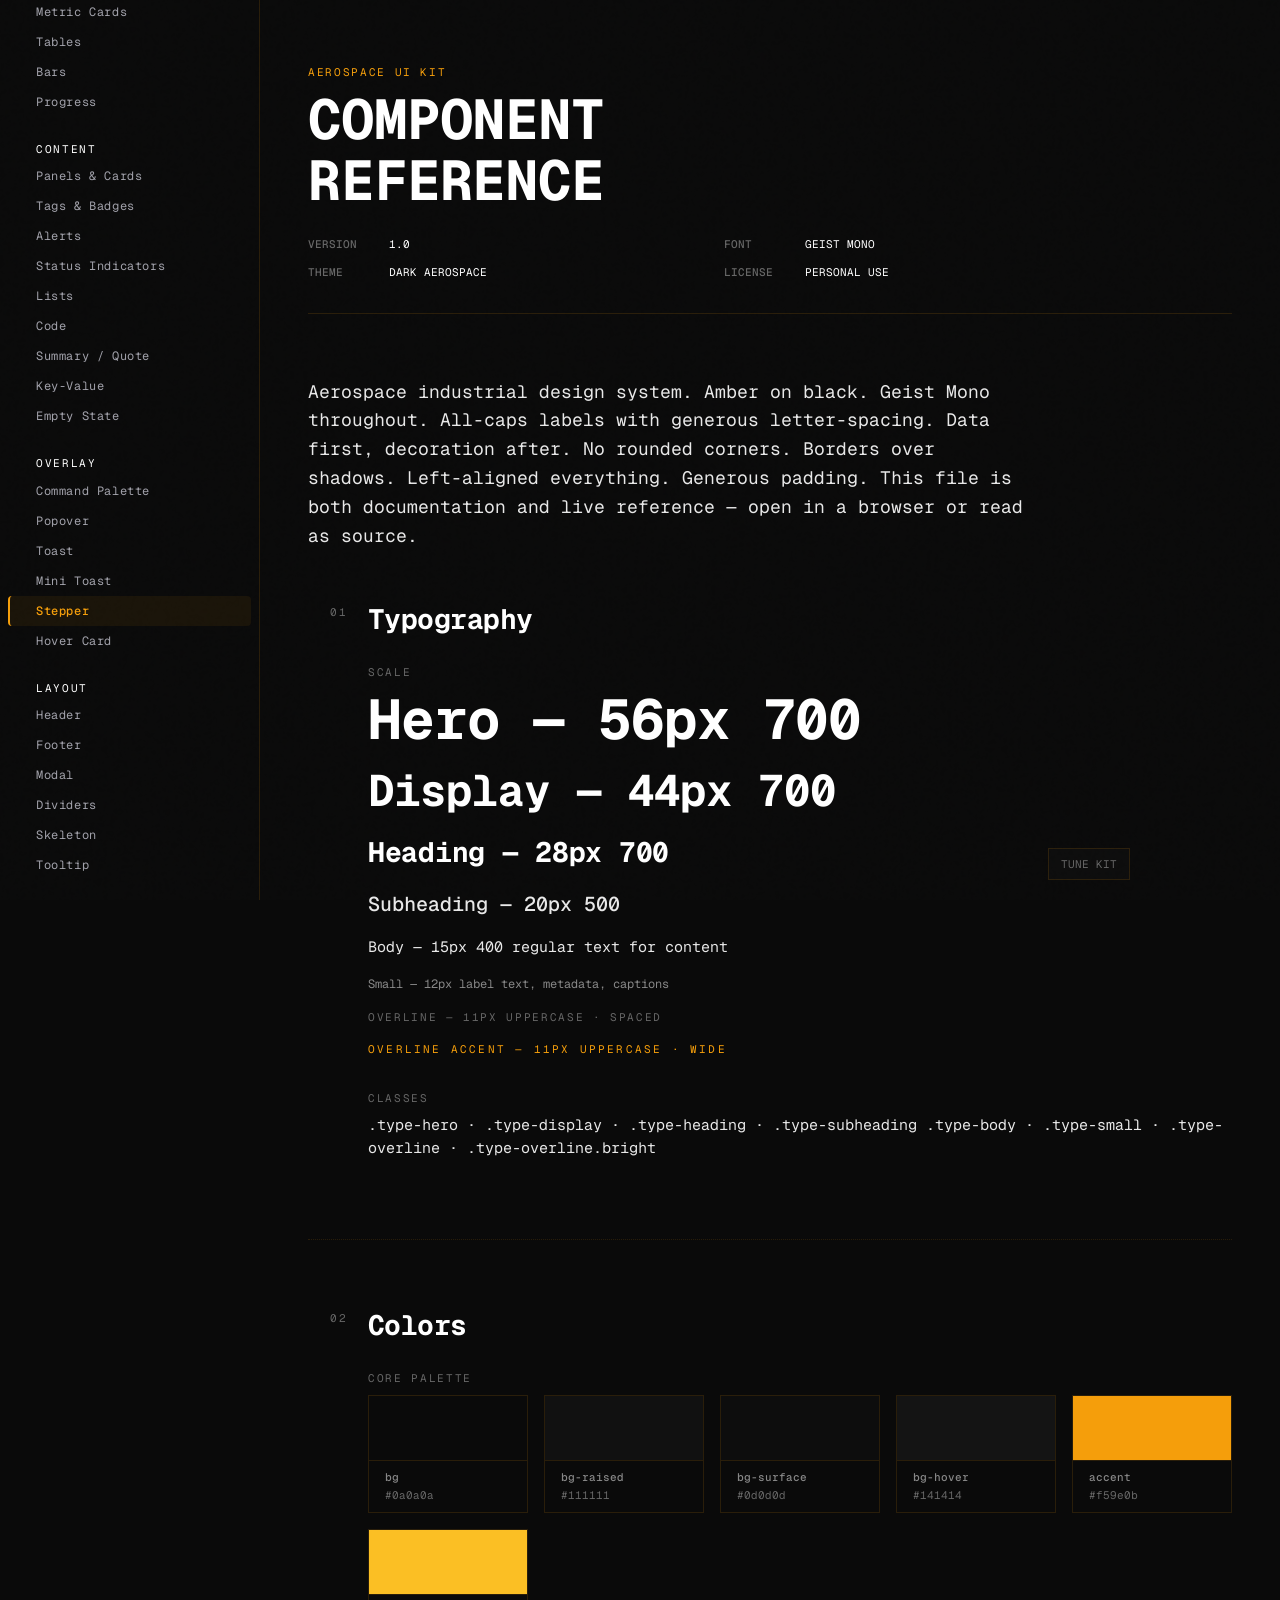
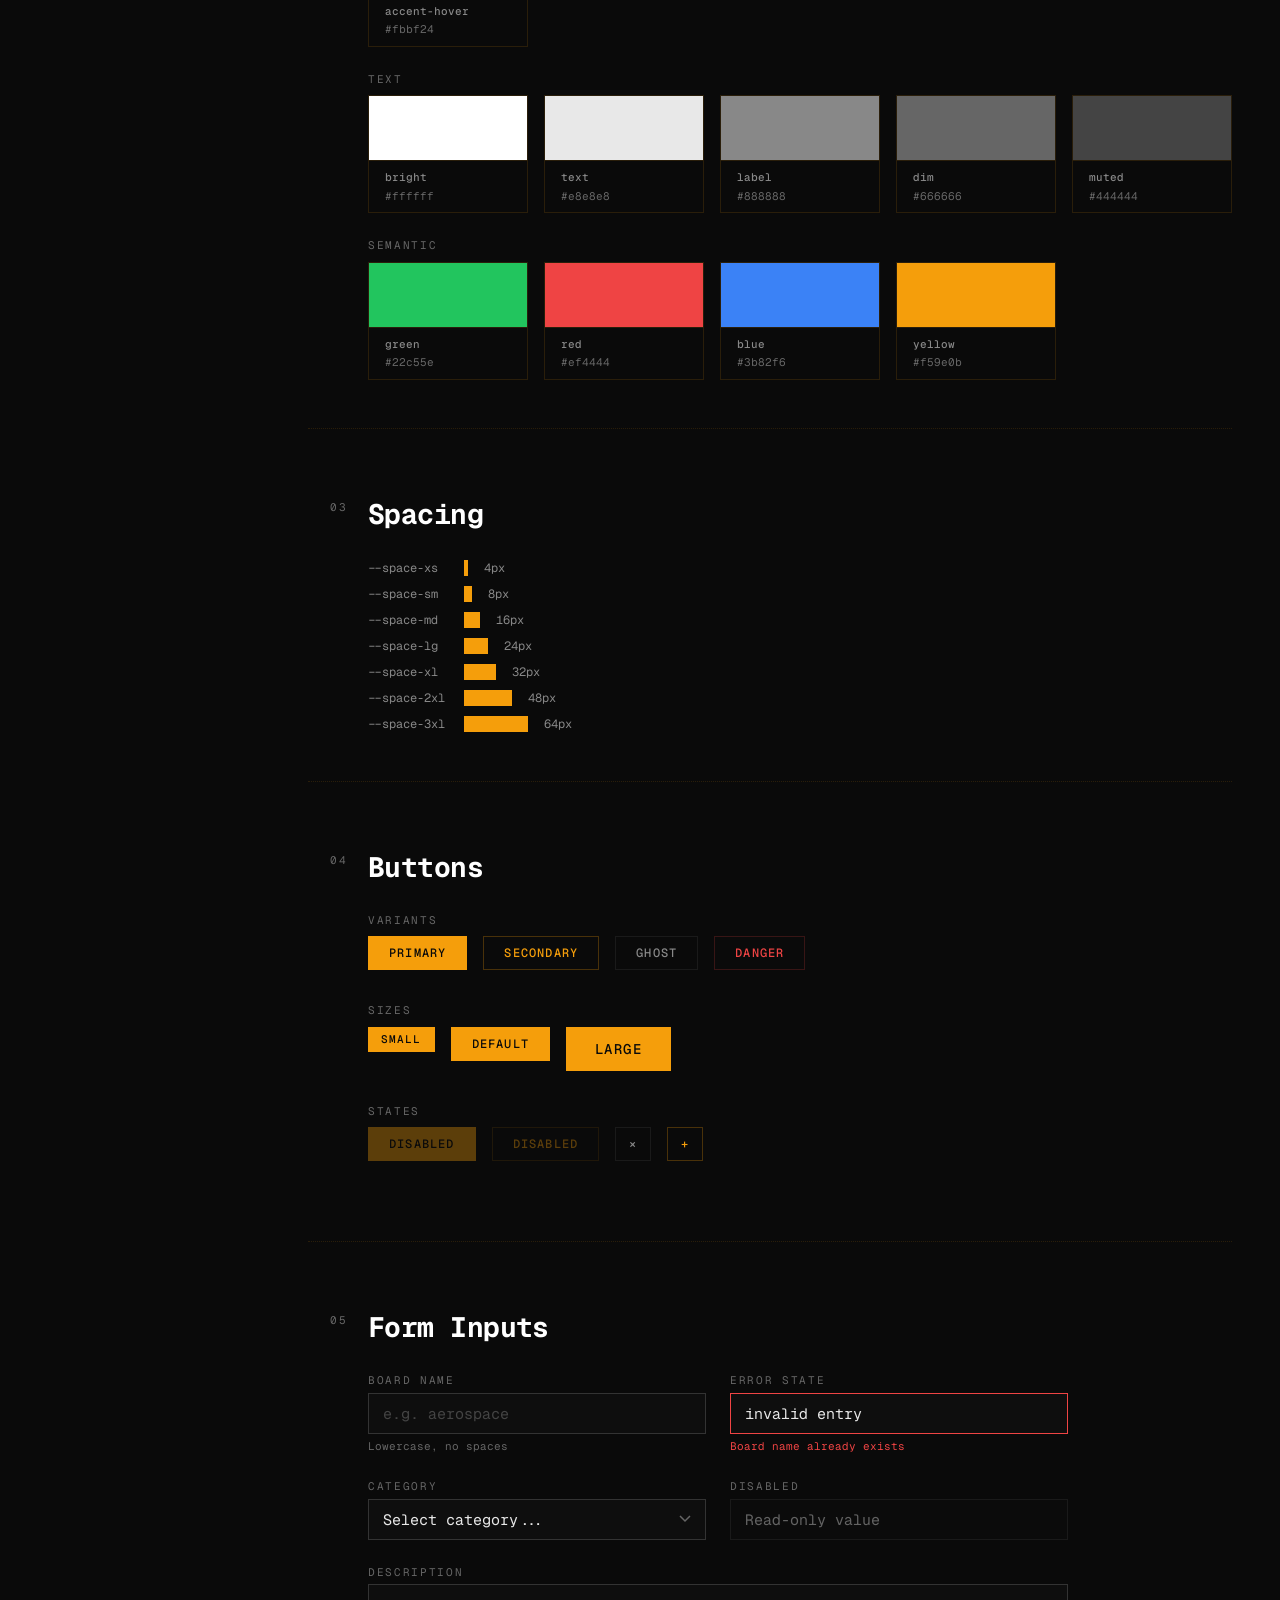
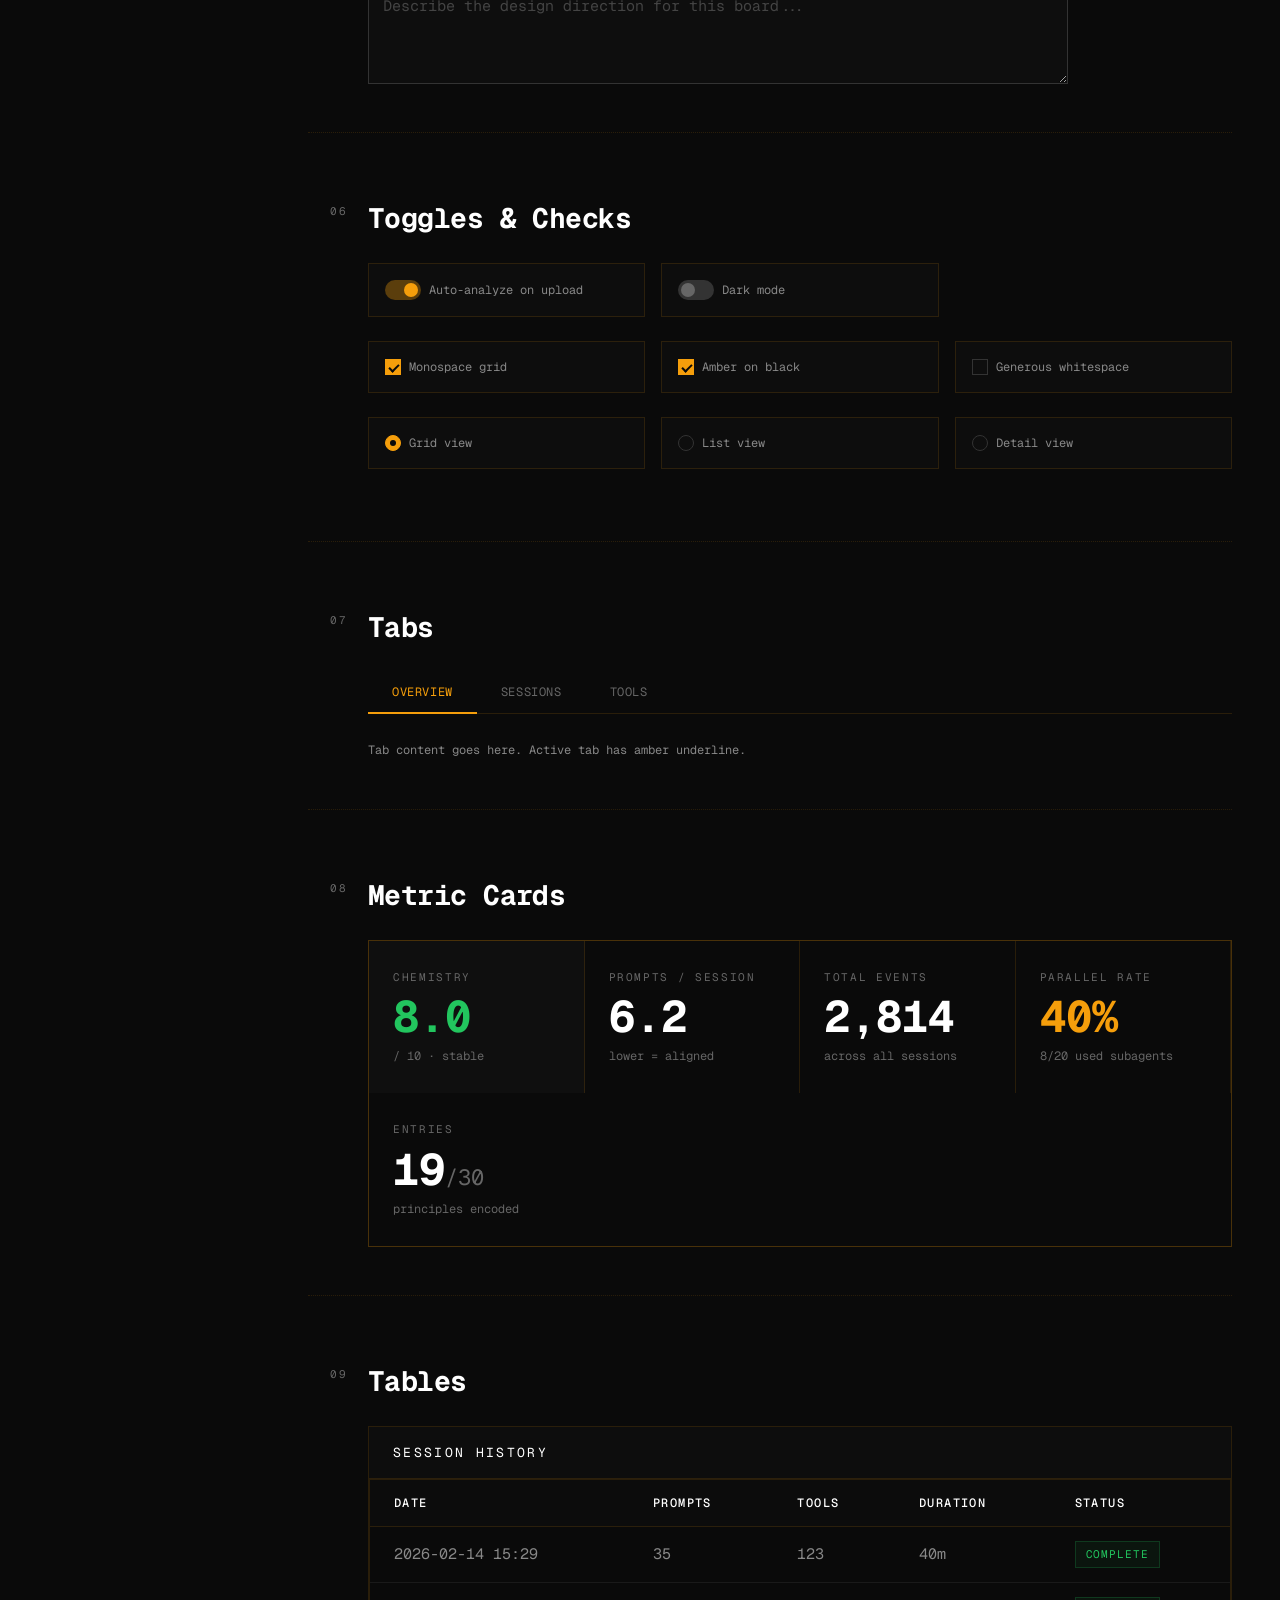
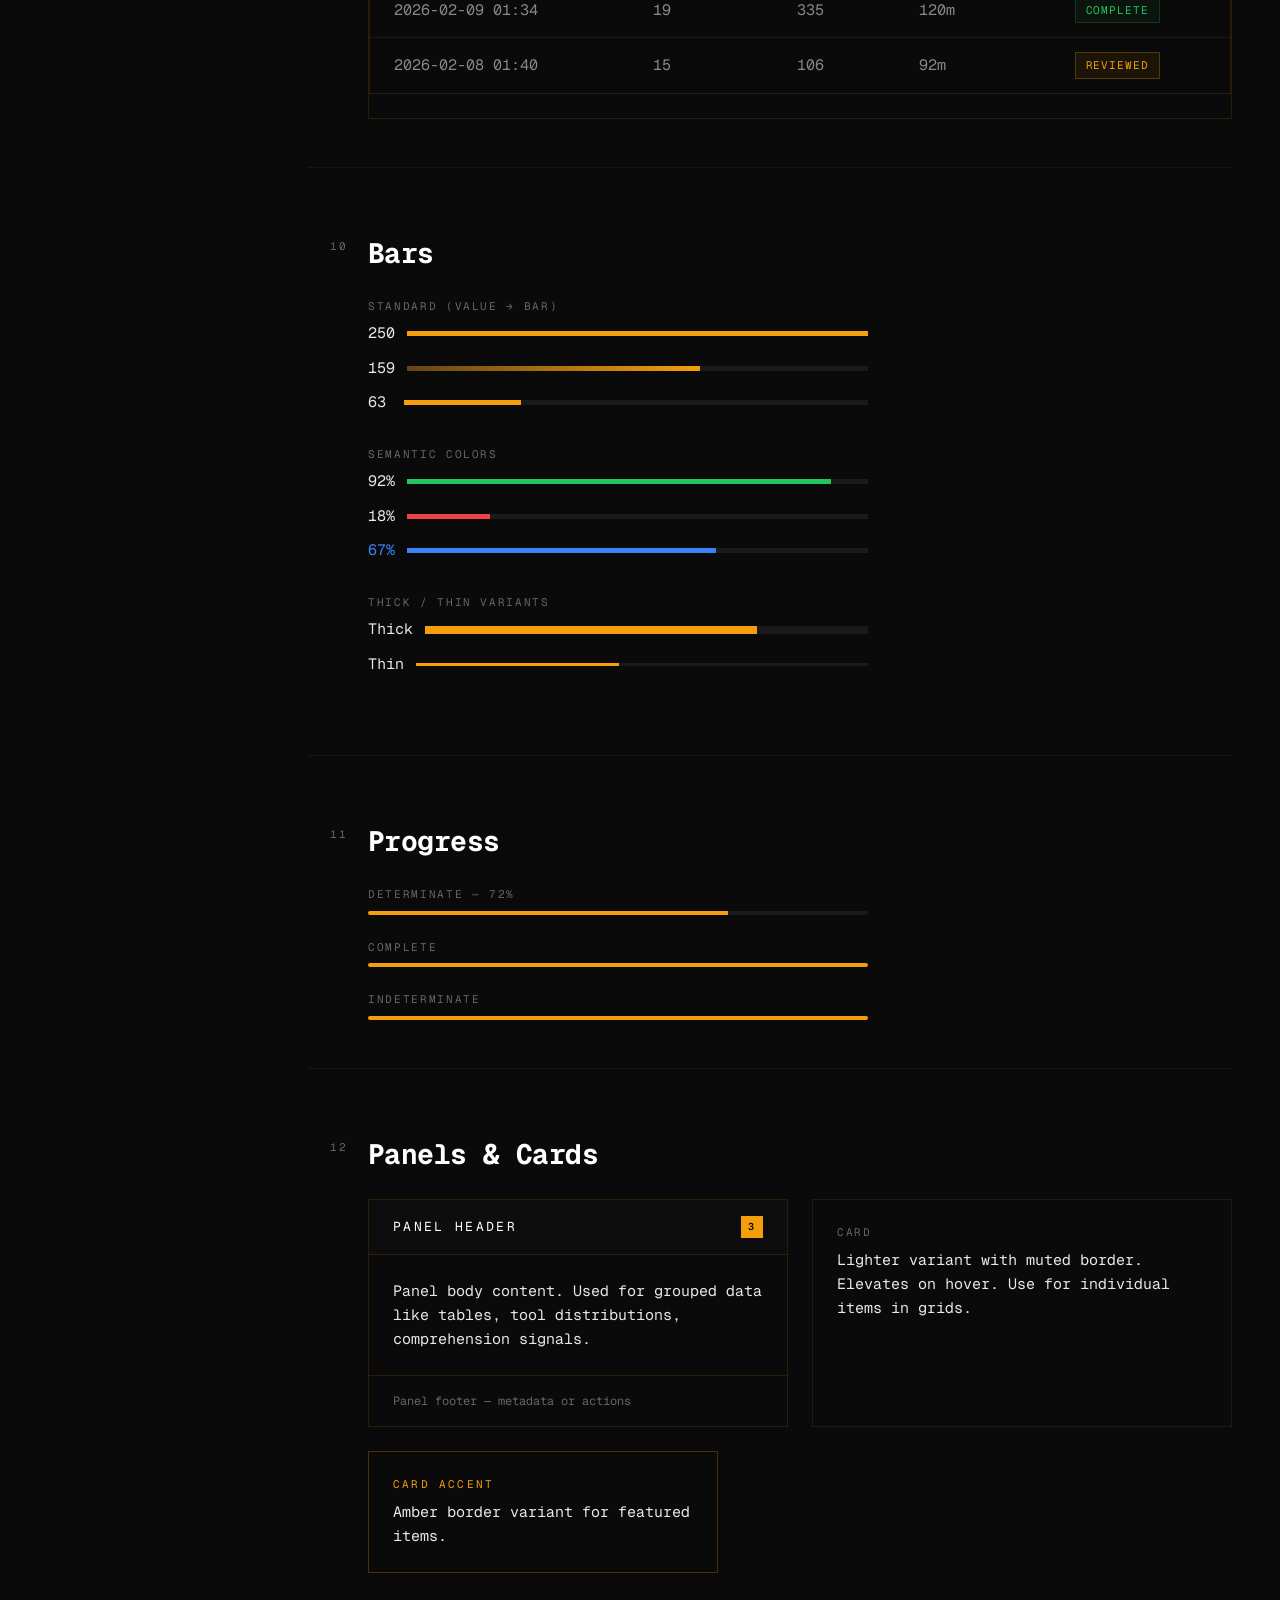
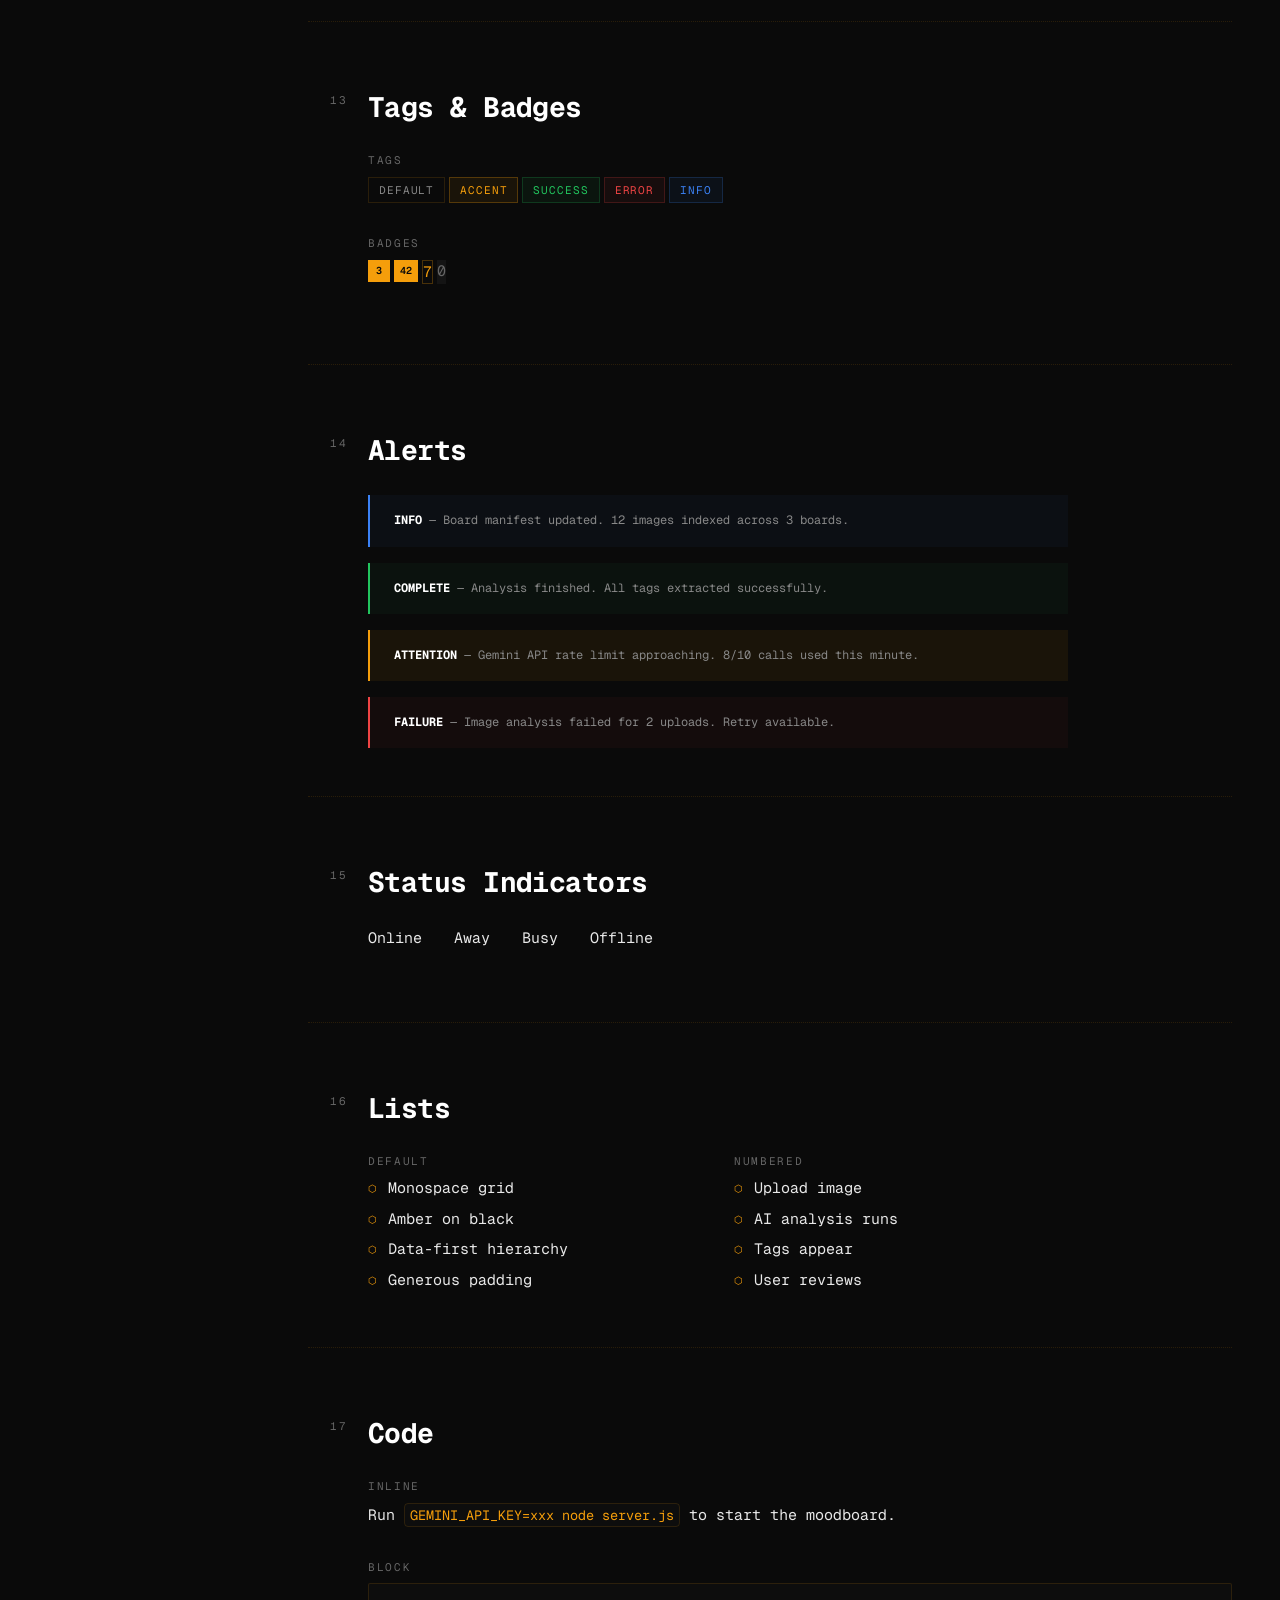
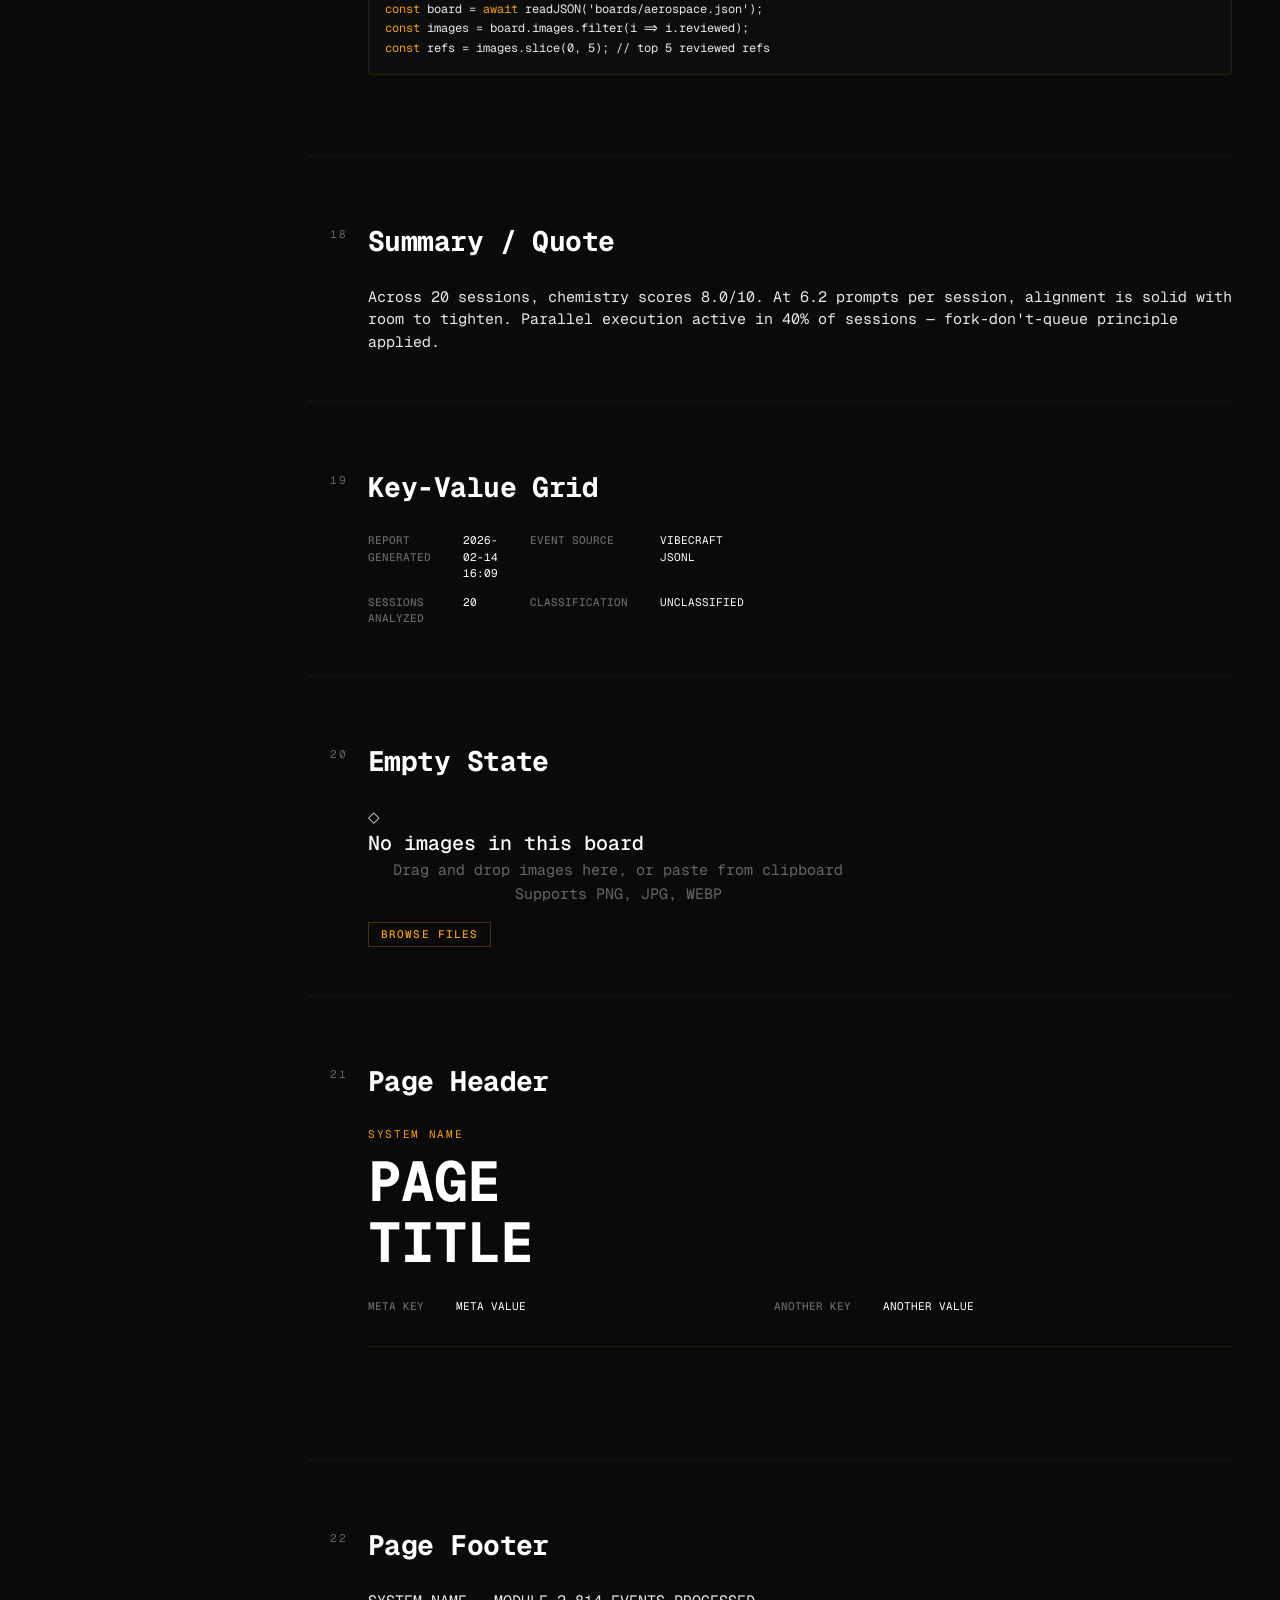
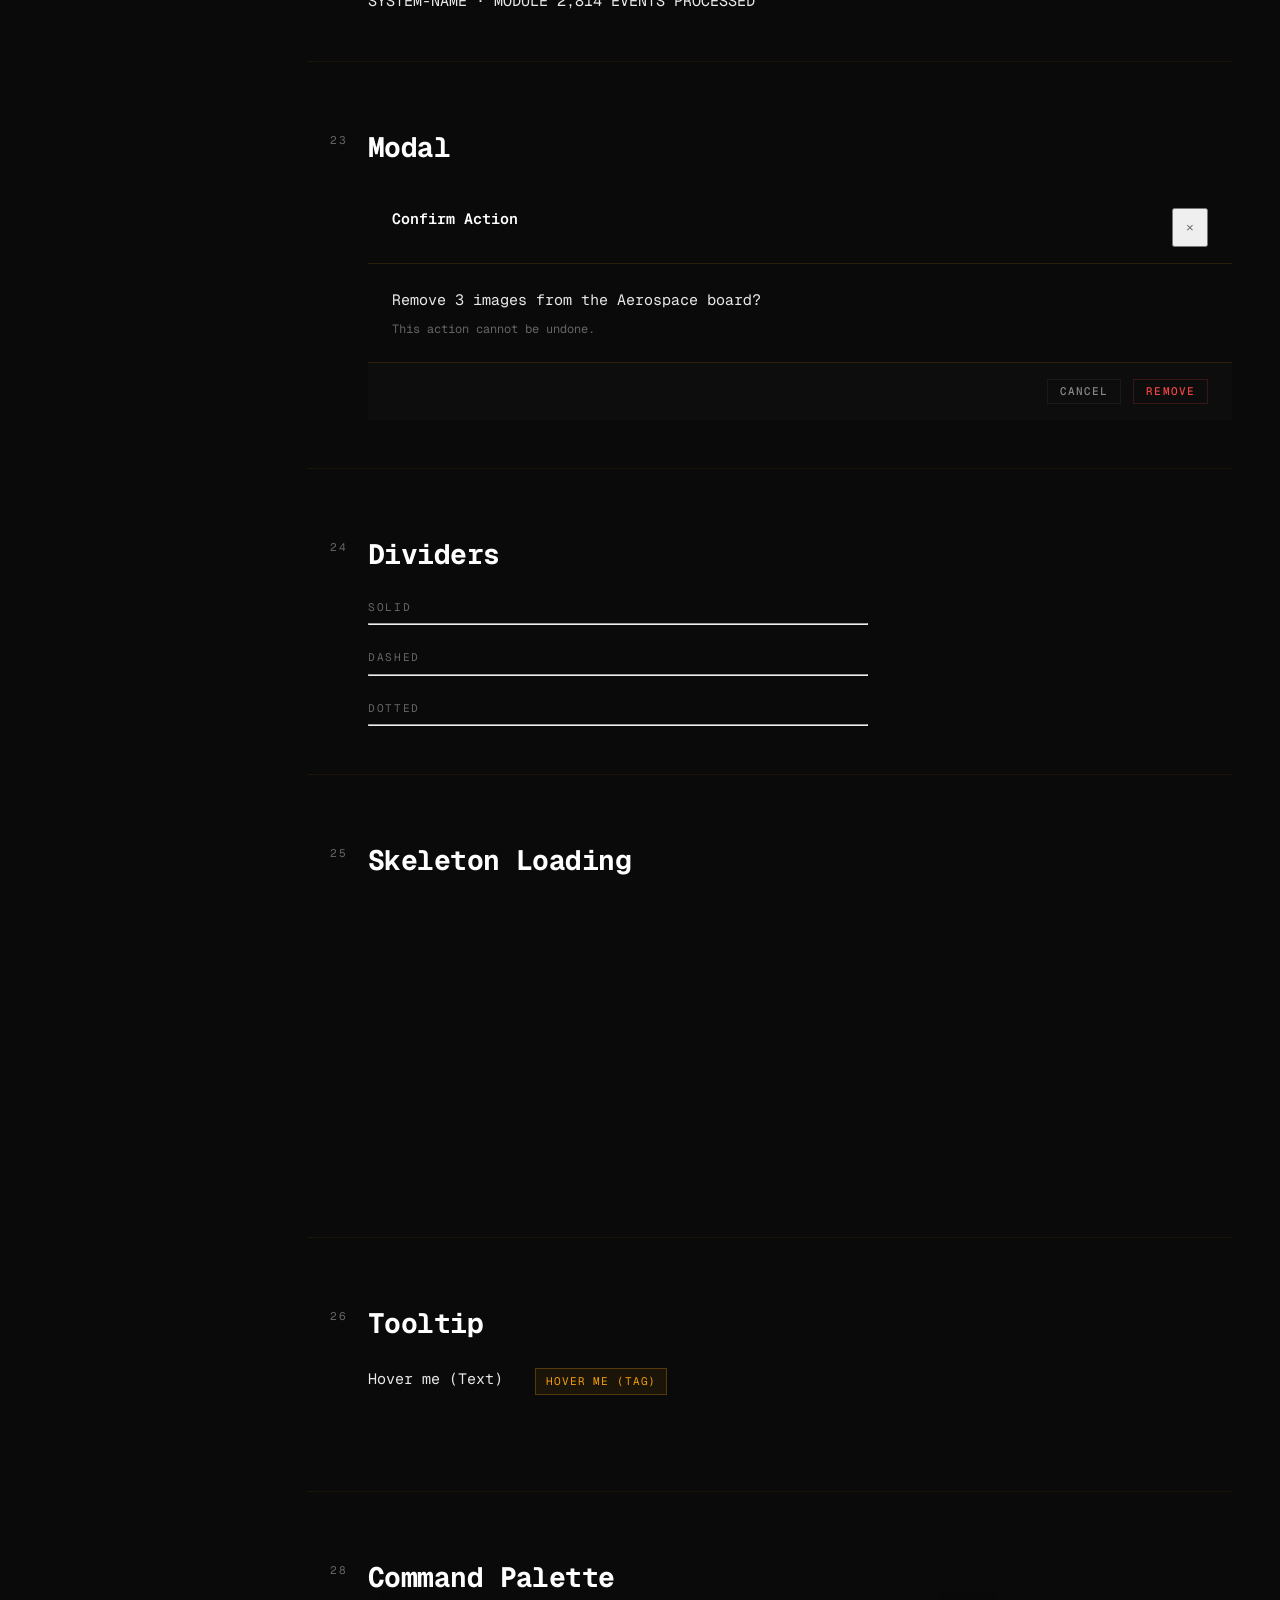
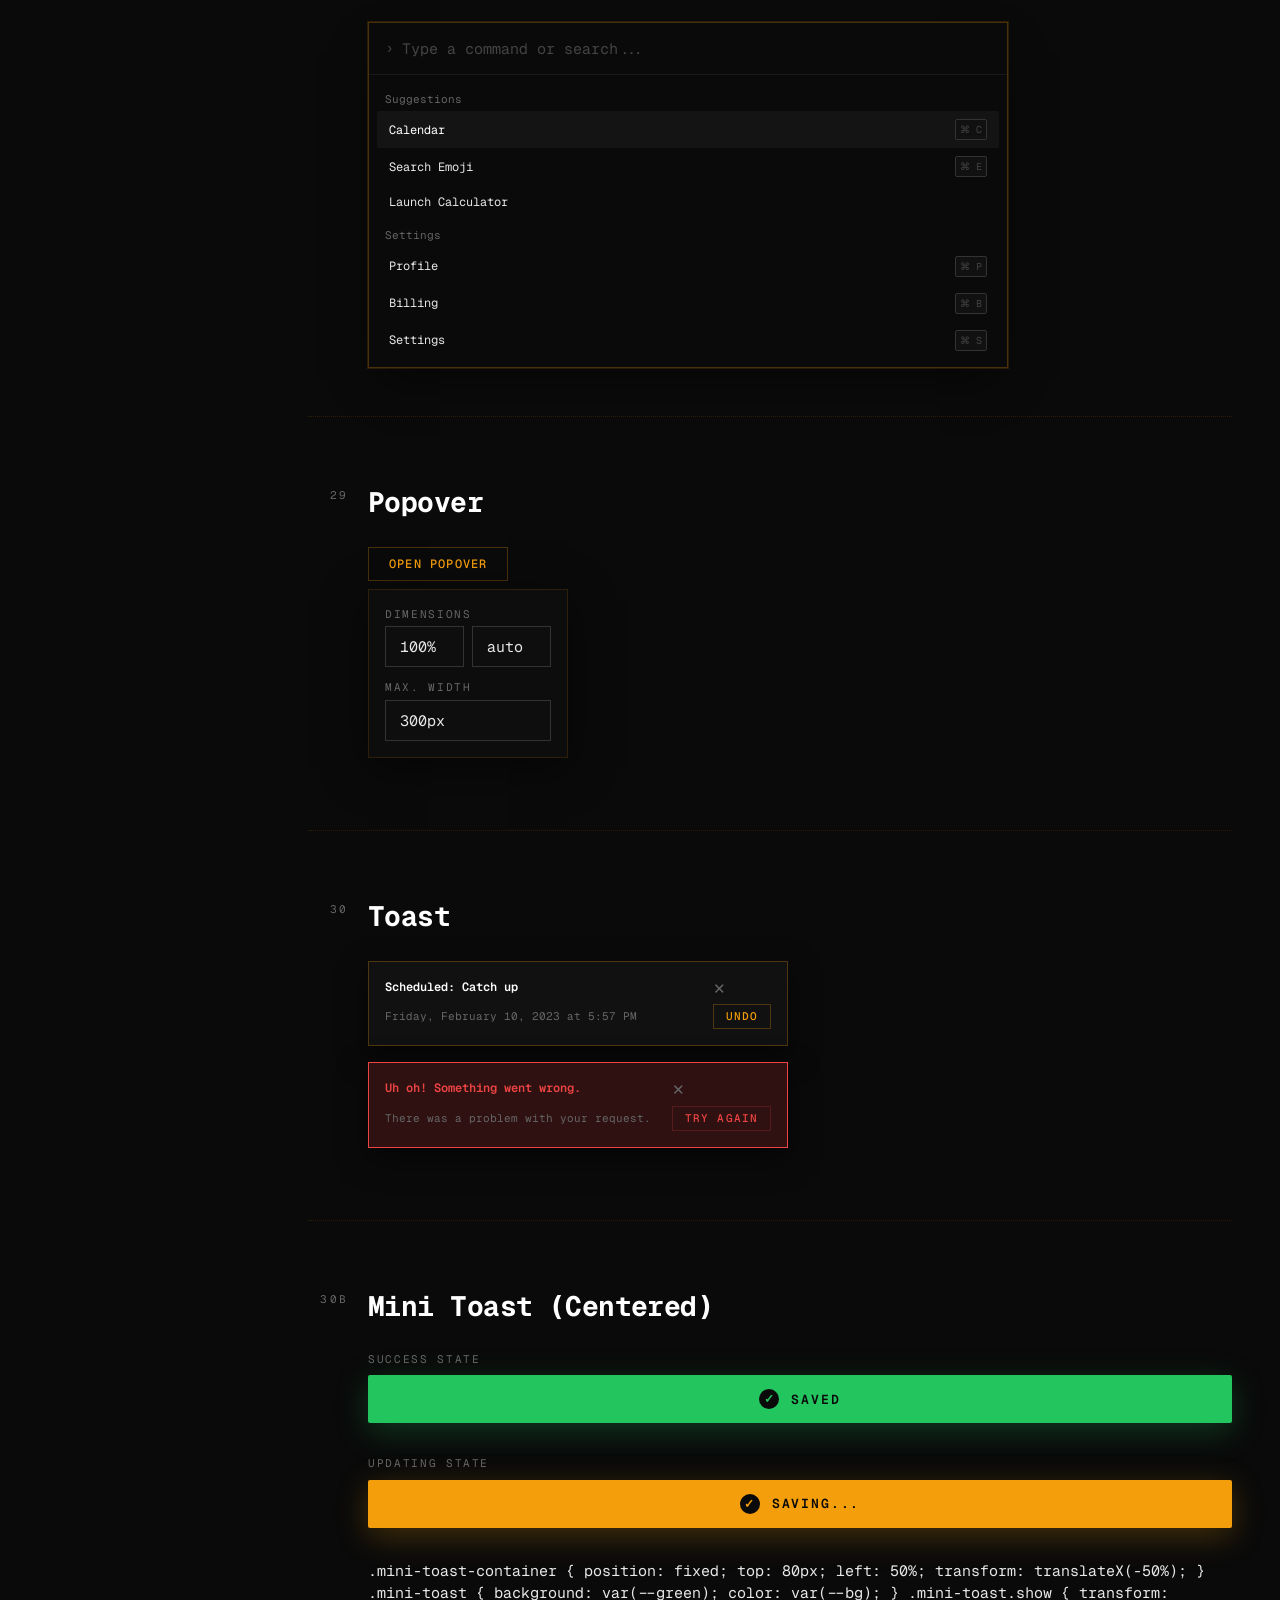
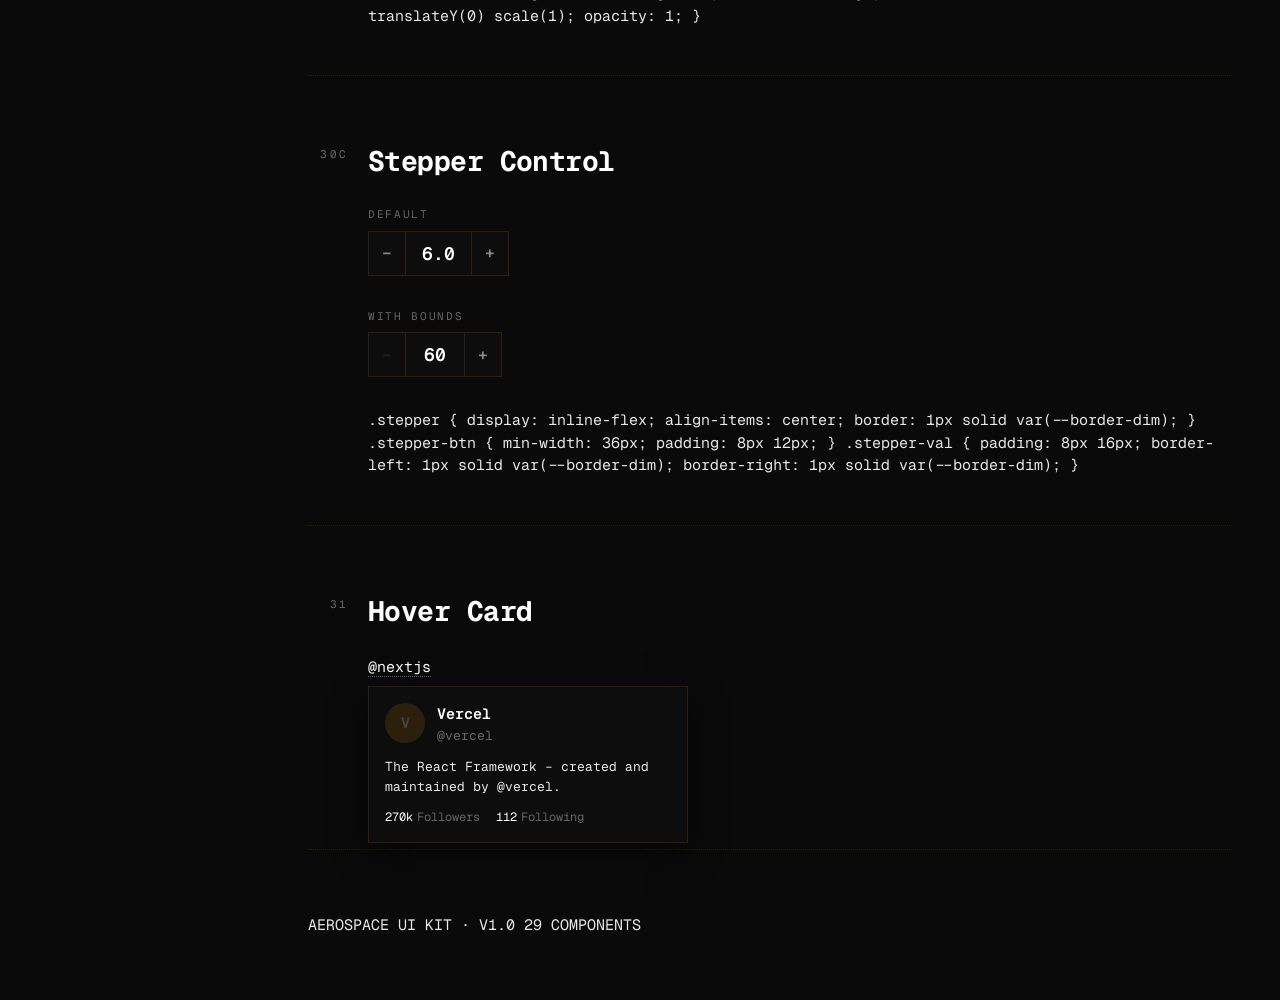
==== commit fd99311c: "feat: add stepper control and mini-toast components - Add stepper component (+/- buttons for numeric" ====
--- a/index.html
+++ b/index.html
@@ -41,6 +41,8 @@
   <a href="#cmd">Command Palette</a>
   <a href="#popover">Popover</a>
   <a href="#toast">Toast</a>
+  <a href="#mini-toast">Mini Toast</a>
+  <a href="#stepper">Stepper</a>
   <a href="#hovercard">Hover Card</a>
   <div class="nav-heading">Layout</div>
   <a href="#header">Header</a>
@@ -63,11 +65,11 @@
       <div class="overline">Aerospace UI Kit</div>
       <div class="title">Component<br>Reference</div>
     </div>
-    <div class="kv-grid">
-      <div class="kv-cell"><span class="kv-label">VERSION</span><span class="kv-value">1.0</span></div>
-      <div class="kv-cell"><span class="kv-label">FONT</span><span class="kv-value">GEIST MONO</span></div>
-      <div class="kv-cell"><span class="kv-label">THEME</span><span class="kv-value">DARK AEROSPACE</span></div>
-      <div class="kv-cell"><span class="kv-label">LICENSE</span><span class="kv-value">PERSONAL USE</span></div>
+    <div class="kv-grid" style="padding-top: 8px;">
+      <span class="kv-label">VERSION</span><span class="kv-value">1.0</span>
+      <span class="kv-label">FONT</span><span class="kv-value">GEIST MONO</span>
+      <span class="kv-label">THEME</span><span class="kv-value">DARK AEROSPACE</span>
+      <span class="kv-label">LICENSE</span><span class="kv-value">PERSONAL USE</span>
     </div>
   </div>
 
@@ -176,8 +178,6 @@
       <div class="kit-row">
         <button class="btn btn-primary" disabled>Disabled</button>
         <button class="btn btn-secondary" disabled>Disabled</button>
-        <button class="btn btn-primary loading">Loading</button>
-        <button class="btn btn-secondary loading">Loading</button>
         <button class="btn btn-ghost btn-icon">×</button>
         <button class="btn btn-secondary btn-icon">+</button>
       </div>
@@ -213,14 +213,8 @@
       </div>
 
       <div class="input-group">
-        <label class="input-label">Success State</label>
-        <input class="input success" type="text" value="aerospace-v2">
-        <span class="input-success">Board name available</span>
-      </div>
-
-      <div class="input-group">
         <label class="input-label">Disabled</label>
-        <input class="input" type="text" value="Read-only value" disabled>
+        <input class="input" type="text" value="Read-only value" disabled style="opacity: 0.4;">
       </div>
     </div>
 
@@ -247,12 +241,6 @@
         <div class="toggle-track"></div>
         Dark mode
       </label>
-
-      <label class="toggle disabled">
-        <input type="checkbox" disabled checked>
-        <div class="toggle-track"></div>
-        Locked setting
-      </label>
     </div>
 
     <div class="kit-row" style="gap: 24px; margin-top: 16px;">
@@ -277,7 +265,7 @@
       <button class="tab active">Overview</button>
       <button class="tab">Sessions</button>
       <button class="tab">Tools</button>
-      <button class="tab disabled" disabled>Archived</button>
+
     </div>
     <div class="tab-content">
       <span class="type-small">Tab content goes here. Active tab has amber underline.</span>
@@ -293,12 +281,12 @@
       <div class="metric" style="background: #0f0f0f;">
         <div class="metric-label">Chemistry</div>
         <div class="metric-value green">8.0</div>
-        <div class="metric-trend up">▲ 0.4</div>
+        <div class="metric-detail">/ 10 · stable</div>
       </div>
       <div class="metric">
         <div class="metric-label">Prompts / Session</div>
         <div class="metric-value">6.2</div>
-        <div class="metric-trend down">▼ 1.1</div>
+        <div class="metric-detail">lower = aligned</div>
       </div>
       <div class="metric">
         <div class="metric-label">Total Events</div>
@@ -456,7 +444,6 @@
         <span class="tag tag-green">Success</span>
         <span class="tag tag-red">Error</span>
         <span class="tag tag-blue">Info</span>
-        <span class="tag tag-accent">Removable <span class="tag-remove">×</span></span>
       </div>
     </div>
 
@@ -480,7 +467,7 @@
       <div class="alert alert-info"><strong>INFO</strong> — Board manifest updated. 12 images indexed across 3 boards.</div>
       <div class="alert alert-success"><strong>COMPLETE</strong> — Analysis finished. All tags extracted successfully.</div>
       <div class="alert alert-warning"><strong>ATTENTION</strong> — Gemini API rate limit approaching. 8/10 calls used this minute.</div>
-      <div class="alert alert-danger dismissible"><span><strong>FAILURE</strong> — Image analysis failed for 2 uploads. Retry available.</span><span class="alert-close">✕</span></div>
+      <div class="alert alert-danger"><strong>FAILURE</strong> — Image analysis failed for 2 uploads. Retry available.</div>
     </div>
   </section>
 
@@ -547,8 +534,8 @@
     <div class="kit-section-title">18</div>
     <h2>Summary / Quote</h2>
 
-    <div class="summary summary-hero">
-      Across 20 sessions, chemistry scores 8.0/10. Parallel execution active in 40%&nbsp;—&nbsp;fork-don't-queue applied.
+    <div class="summary">
+      Across 20 sessions, chemistry scores 8.0/10. At 6.2 prompts per session, alignment is solid with room to tighten. Parallel execution active in 40% of sessions — fork-don't-queue principle applied.
     </div>
   </section>
 
@@ -557,11 +544,11 @@
     <div class="kit-section-title">19</div>
     <h2>Key-Value Grid</h2>
 
-    <div class="kv-grid">
-      <div class="kv-cell"><span class="kv-label">REPORT GENERATED</span><span class="kv-value">2026-02-14 16:09</span></div>
-      <div class="kv-cell"><span class="kv-label">EVENT SOURCE</span><span class="kv-value">VIBECRAFT JSONL</span></div>
-      <div class="kv-cell"><span class="kv-label">SESSIONS ANALYZED</span><span class="kv-value">20</span></div>
-      <div class="kv-cell"><span class="kv-label">CLASSIFICATION</span><span class="kv-value">UNCLASSIFIED</span></div>
+    <div class="kv-grid" style="max-width: 350px;">
+      <span class="kv-label">REPORT GENERATED</span><span class="kv-value">2026-02-14 16:09</span>
+      <span class="kv-label">EVENT SOURCE</span><span class="kv-value">VIBECRAFT JSONL</span>
+      <span class="kv-label">SESSIONS ANALYZED</span><span class="kv-value">20</span>
+      <span class="kv-label">CLASSIFICATION</span><span class="kv-value">UNCLASSIFIED</span>
     </div>
   </section>
 
@@ -588,9 +575,9 @@
         <div class="overline">System Name</div>
         <div class="title">Page<br>Title</div>
       </div>
-      <div class="kv-grid">
-        <div class="kv-cell"><span class="kv-label">META KEY</span><span class="kv-value">META VALUE</span></div>
-        <div class="kv-cell"><span class="kv-label">ANOTHER KEY</span><span class="kv-value">ANOTHER VALUE</span></div>
+      <div class="kv-grid" style="padding-top: 8px;">
+        <span class="kv-label">META KEY</span><span class="kv-value">META VALUE</span>
+        <span class="kv-label">ANOTHER KEY</span><span class="kv-value">ANOTHER VALUE</span>
       </div>
     </div>
   </section>
@@ -669,11 +656,12 @@
     </div>
   </section>
 
-  <!-- ── 27. COMMAND PALETTE ── -->
+  </section>
+
+  <!-- ── 28. COMMAND PALETTE ── -->
   <section class="kit-section" id="cmd">
-    <div class="kit-section-title">27</div>
+    <div class="kit-section-title">28</div>
     <h2>Command Palette</h2>
-    <div class="cmd-hint">Press <kbd class="kbd">⌘K</kbd> to open</div>
     <div class="demo-cmd">
       <div class="cmd-dialog">
         <div class="cmd-header">
@@ -711,14 +699,14 @@
     </div>
   </section>
 
-  <!-- ── 28. POPOVER ── -->
+  <!-- ── 29. POPOVER ── -->
   <section class="kit-section" id="popover" style="min-height: 350px;">
-    <div class="kit-section-title">28</div>
+    <div class="kit-section-title">29</div>
     <h2>Popover</h2>
     <div class="kit-row">
       <div style="position: relative; display: inline-block;">
-        <button class="btn btn-secondary" data-popover="pop-dimensions">Open Popover</button>
-        <div class="popover-content popover-hidden" id="pop-dimensions" style="position: absolute; top: calc(100% + 8px); left: 0; width: 220px; z-index: 10;">
+        <button class="btn btn-secondary">Open Popover</button>
+        <div class="popover-content" style="position: absolute; top: calc(100% + 8px); left: 0; background: var(--bg-surface); border: 1px solid var(--border-dim); padding: 16px; width: 200px; z-index: 10; box-shadow: 0 10px 40px rgba(0,0,0,0.5);">
           <div class="input-group" style="margin-bottom: 12px;">
             <label class="input-label">Dimensions</label>
             <div style="display: flex; gap: 8px;">
@@ -735,14 +723,10 @@
     </div>
   </section>
 
-  <!-- ── 29. TOAST ── -->
+  <!-- ── 30. TOAST ── -->
   <section class="kit-section" id="toast">
-    <div class="kit-section-title">29</div>
+    <div class="kit-section-title">30</div>
     <h2>Toast</h2>
-    <div class="kit-row" style="margin-bottom: 16px;">
-      <button class="btn btn-secondary btn-sm" id="toast-trigger">Trigger Toast</button>
-      <button class="btn btn-ghost btn-sm" id="toast-trigger-err">Trigger Error</button>
-    </div>
     <div class="kit-row">
       <div class="toast-viewport" style="position: relative; right: auto; bottom: auto; transform: none; padding: 0;">
         <div class="toast" data-state="open" style="transform: none;">
@@ -761,14 +745,62 @@
     </div>
   </section>
 
-  <!-- ── 30. HOVER CARD ── -->
+  <!-- ── 30b. MINI TOAST ── -->
+  <section class="kit-section" id="mini-toast">
+    <div class="kit-section-title">30b</div>
+    <h2>Mini Toast (Centered)</h2>
+    <div class="kit-group">
+      <div class="kit-label">Success State</div>
+      <div class="mini-toast" style="position: relative; transform: none; opacity: 1; top: auto; left: auto;">
+        <div class="mini-toast-icon">✓</div>
+        <span>Saved</span>
+      </div>
+    </div>
+    <div class="kit-group">
+      <div class="kit-label">Updating State</div>
+      <div class="mini-toast updating" style="position: relative; transform: none; opacity: 1; top: auto; left: auto;">
+        <div class="mini-toast-icon">✓</div>
+        <span>Saving...</span>
+      </div>
+    </div>
+    <div class="code-block">.mini-toast-container { position: fixed; top: 80px; left: 50%; transform: translateX(-50%); }
+.mini-toast { background: var(--green); color: var(--bg); }
+.mini-toast.show { transform: translateY(0) scale(1); opacity: 1; }</div>
+  </section>
+
+  <!-- ── 30c. STEPPER ── -->
+  <section class="kit-section" id="stepper">
+    <div class="kit-section-title">30c</div>
+    <h2>Stepper Control</h2>
+    <div class="kit-group">
+      <div class="kit-label">Default</div>
+      <div class="stepper">
+        <button class="stepper-btn">−</button>
+        <span class="stepper-val">6.0</span>
+        <button class="stepper-btn">+</button>
+      </div>
+    </div>
+    <div class="kit-group">
+      <div class="kit-label">With Bounds</div>
+      <div class="stepper">
+        <button class="stepper-btn" disabled>−</button>
+        <span class="stepper-val">60</span>
+        <button class="stepper-btn">+</button>
+      </div>
+    </div>
+    <div class="code-block">.stepper { display: inline-flex; align-items: center; border: 1px solid var(--border-dim); }
+.stepper-btn { min-width: 36px; padding: 8px 12px; }
+.stepper-val { padding: 8px 16px; border-left: 1px solid var(--border-dim); border-right: 1px solid var(--border-dim); }</div>
+  </section>
+
+  <!-- ── 31. HOVER CARD ── -->
   <section class="kit-section" id="hovercard" style="min-height: 260px;">
-    <div class="kit-section-title">30</div>
+    <div class="kit-section-title">31</div>
     <h2>Hover Card</h2>
     <div class="kit-row">
-      <div style="position: relative; display: inline-block;" data-hovercard-host>
-        <a href="#" data-hovercard style="color: var(--text-bright); text-decoration: none; border-bottom: 1px dotted var(--text-dim);">@nextjs</a>
-        <div class="hover-card-content hovercard-hidden" style="position: absolute; top: calc(100% + 8px); left: 0;">
+      <div style="position: relative; display: inline-block;">
+        <a href="#" style="color: var(--text-bright); text-decoration: none; border-bottom: 1px dotted var(--text-dim);">@nextjs</a>
+        <div class="hover-card-content" style="position: absolute; top: calc(100% + 8px); left: 0;">
           <div style="display: flex; gap: 12px; margin-bottom: 12px;">
             <div class="avatar">V</div>
             <div>
@@ -795,14 +827,10 @@
   <!-- ── FOOTER ── -->
   <div class="page-footer" style="margin-top: 48px;">
     <span>AEROSPACE UI KIT · V1.0</span>
-    <span>30 COMPONENTS</span>
+    <span>29 COMPONENTS</span>
   </div>
 
 </main>
 
-<!-- Live toast container -->
-<div class="toast-viewport" id="live-toast-viewport" aria-live="polite"></div>
-
-<script defer src="interactions.js"></script>
 </body>
 </html>
--- a/style.css
+++ b/style.css
@@ -3,83 +3,79 @@
    ═══════════════════════════════════════════════ */
 :root {
   /* Backgrounds */
-  --bg: #0a0a0a;
-  --bg-raised: #111111;
-  --bg-surface: #0d0d0d;
-  --bg-hover: #141414;
-  --bg-input: #0e0e0e;
-  --bg-overlay: rgba(0, 0, 0, 0.75);
+  --bg:             #0a0a0a;
+  --bg-raised:      #111111;
+  --bg-surface:     #0d0d0d;
+  --bg-hover:       #141414;
+  --bg-input:       #0e0e0e;
+  --bg-overlay:     rgba(0,0,0,0.75);
 
   /* Borders */
-  --border: #f59e0b44;
-  --border-dim: #f59e0b22;
-  --border-bright: #f59e0b88;
-  --border-solid: #f59e0b;
-  --border-muted: #1a1a1a;
-  --border-input: #333333;
-  --border-focus: #f59e0b;
+  --border:         #f59e0b44;
+  --border-dim:     #f59e0b22;
+  --border-bright:  #f59e0b88;
+  --border-solid:   #f59e0b;
+  --border-muted:   #1a1a1a;
+  --border-input:   #333333;
+  --border-focus:   #f59e0b;
 
   /* Text */
-  --text: #e8e8e8;
-  --text-bright: #ffffff;
-  --text-dim: #666666;
-  --text-label: #888888;
-  --text-muted: #444444;
+  --text:           #e8e8e8;
+  --text-bright:    #ffffff;
+  --text-dim:       #666666;
+  --text-label:     #888888;
+  --text-muted:     #444444;
 
   /* Accent */
-  --accent: #f59e0b;
-  --accent-dim: #f59e0b55;
-  --accent-bg: #f59e0b11;
-  --accent-hover: #fbbf24;
+  --accent:         #f59e0b;
+  --accent-dim:     #f59e0b55;
+  --accent-bg:      #f59e0b11;
+  --accent-hover:   #fbbf24;
 
   /* Semantic */
-  --green: #22c55e;
-  --green-dim: #22c55e33;
-  --red: #ef4444;
-  --red-dim: #ef444433;
-  --blue: #3b82f6;
-  --blue-dim: #3b82f633;
-  --yellow: #f59e0b;
-  --yellow-dim: #f59e0b33;
+  --green:          #22c55e;
+  --green-dim:      #22c55e33;
+  --red:            #ef4444;
+  --red-dim:        #ef444433;
+  --blue:           #3b82f6;
+  --blue-dim:       #3b82f633;
+  --yellow:         #f59e0b;
+  --yellow-dim:     #f59e0b33;
 
   /* Spacing */
-  --space-xs: 4px;
-  --space-sm: 8px;
-  --space-md: 16px;
-  --space-lg: 24px;
-  --space-xl: 32px;
-  --space-2xl: 48px;
-  --space-3xl: 64px;
+  --space-xs:       4px;
+  --space-sm:       8px;
+  --space-md:       16px;
+  --space-lg:       24px;
+  --space-xl:       32px;
+  --space-2xl:      48px;
+  --space-3xl:      64px;
 
   /* Typography */
-  --font-mono: "Geist Mono", "SF Mono", "Consolas", monospace;
-  --text-xs: 11px;
-  --text-sm: 12px;
-  --text-base: 15px;
-  --text-md: 16px;
-  --text-lg: 20px;
-  --text-xl: 28px;
-  --text-2xl: 44px;
-  --text-3xl: 56px;
-  --label-spacing: 0.15em;
-  --title-spacing: 0.2em;
+  --font-mono:      'Geist Mono', 'SF Mono', 'Consolas', monospace;
+  --text-xs:        11px;
+  --text-sm:        12px;
+  --text-base:      15px;
+  --text-md:        16px;
+  --text-lg:        20px;
+  --text-xl:        28px;
+  --text-2xl:       44px;
+  --text-3xl:       56px;
+  --label-spacing:  0.15em;
+  --title-spacing:  0.2em;
 
   /* Radius */
-  --radius-none: 0;
-  --radius-sm: 2px;
+  --radius-none:    0;
+  --radius-sm:      2px;
 
   /* Transitions */
-  --transition: 150ms ease;
+  --transition:     150ms ease;
 }
 
 /* ═══════════════════════════════════════════════
    RESET & BASE
    ═══════════════════════════════════════════════ */
-* {
-  margin: 0;
-  padding: 0;
-  box-sizing: border-box;
-}
+* { margin: 0; padding: 0; box-sizing: border-box; }
 
 body {
   font-family: var(--font-mono);
@@ -130,13 +126,8 @@
   z-index: 1;
 }
 
-.kit-nav a:hover {
-  color: var(--text-bright);
-}
-.kit-nav a.active {
-  color: var(--accent);
-  font-weight: 500;
-}
+.kit-nav a:hover { color: var(--text-bright); }
+.kit-nav a.active { color: var(--accent); font-weight: 500; }
 
 .kit-nav .nav-heading {
   font-size: var(--text-xs);
@@ -148,9 +139,7 @@
   padding-left: 12px; /* Align with links */
 }
 
-.kit-nav .nav-heading:first-child {
-  margin-top: 0;
-}
+.kit-nav .nav-heading:first-child { margin-top: 0; }
 
 .kit-main {
   margin-left: 260px; /* Match widened sidebar */
@@ -163,15 +152,13 @@
   border-bottom: 1px dotted var(--border-dim);
 }
 
-.kit-section:last-child {
-  border-bottom: none;
-}
+.kit-section:last-child { border-bottom: none; }
 
 .kit-section-title {
   font-size: var(--text-xs);
   text-transform: uppercase;
   letter-spacing: var(--title-spacing);
-  color: var(--text);
+  color: var(--accent);
   margin-bottom: var(--space-xs);
 }
 
@@ -256,10 +243,7 @@
   color: var(--text-dim);
 }
 
-.type-overline.bright {
-  color: var(--accent);
-  letter-spacing: var(--title-spacing);
-}
+.type-overline.bright { color: var(--accent); letter-spacing: var(--title-spacing); }
 
 /* ═══════════════════════════════════════════════
    02. COLORS (swatches rendered via markup)
@@ -369,8 +353,7 @@
 }
 
 /* Disabled */
-.btn:disabled,
-.btn.disabled {
+.btn:disabled, .btn.disabled {
   opacity: 0.35;
   cursor: not-allowed;
   pointer-events: none;
@@ -470,9 +453,7 @@
   flex-shrink: 0;
 }
 
-.check-group input[type="radio"] {
-  border-radius: 50%;
-}
+.check-group input[type="radio"] { border-radius: 50%; }
 
 .check-group input:checked {
   border-color: var(--accent);
@@ -480,7 +461,7 @@
 }
 
 .check-group input[type="checkbox"]:checked::after {
-  content: "";
+  content: '';
   position: absolute;
   top: 2px;
   left: 5px;
@@ -492,7 +473,7 @@
 }
 
 .check-group input[type="radio"]:checked::after {
-  content: "";
+  content: '';
   position: absolute;
   top: 4px;
   left: 4px;
@@ -523,7 +504,7 @@
 }
 
 .toggle-track::after {
-  content: "";
+  content: '';
   position: absolute;
   top: 3px;
   left: 3px;
@@ -534,9 +515,7 @@
   transition: all var(--transition);
 }
 
-.toggle input {
-  display: none;
-}
+.toggle input { display: none; }
 
 .toggle input:checked + .toggle-track {
   background: var(--accent-dim);
@@ -572,19 +551,19 @@
 .tag-green {
   border-color: var(--green-dim);
   color: var(--green);
-  background: rgba(34, 197, 94, 0.06);
+  background: rgba(34,197,94,0.06);
 }
 
 .tag-red {
   border-color: var(--red-dim);
   color: var(--red);
-  background: rgba(239, 68, 68, 0.06);
+  background: rgba(239,68,68,0.06);
 }
 
 .tag-blue {
   border-color: var(--blue-dim);
   color: var(--blue);
-  background: rgba(59, 130, 246, 0.06);
+  background: rgba(59,130,246,0.06);
 }
 
 /* Badge (numeric) */
@@ -686,28 +665,14 @@
   color: var(--text-label);
 }
 
-.panel tr:last-child td {
-  border-bottom: none;
-}
-.panel tr:hover td {
-  background: var(--bg-hover);
-}
-
-.text-accent {
-  color: var(--accent);
-}
-.text-bright {
-  color: var(--text-bright);
-}
-.text-dim {
-  color: var(--text-dim);
-}
-.text-green {
-  color: var(--green);
-}
-.text-red {
-  color: var(--red);
-}
+.panel tr:last-child td { border-bottom: none; }
+.panel tr:hover td { background: var(--bg-hover); }
+
+.text-accent { color: var(--accent); }
+.text-bright { color: var(--text-bright); }
+.text-dim { color: var(--text-dim); }
+.text-green { color: var(--green); }
+.text-red { color: var(--red); }
 
 /* ═══════════════════════════════════════════════
    08. METRIC CARDS
@@ -723,9 +688,7 @@
   border-right: 1px solid var(--border-dim);
 }
 
-.metric:last-child {
-  border-right: none;
-}
+.metric:last-child { border-right: none; }
 
 .metric-label {
   font-size: var(--text-xs);
@@ -742,12 +705,8 @@
   color: var(--text-bright);
 }
 
-.metric-value.accent {
-  color: var(--accent);
-}
-.metric-value.green {
-  color: var(--green);
-}
+.metric-value.accent { color: var(--accent); }
+.metric-value.green { color: var(--green); }
 
 .metric-detail {
   font-size: var(--text-sm);
@@ -790,15 +749,9 @@
   transition: width 600ms ease;
 }
 
-.bar-fill.green {
-  background: var(--green);
-}
-.bar-fill.red {
-  background: var(--red);
-}
-.bar-fill.blue {
-  background: var(--blue);
-}
+.bar-fill.green { background: var(--green); }
+.bar-fill.red { background: var(--red); }
+.bar-fill.blue { background: var(--blue); }
 
 /* Gradient bar variant */
 .bar-fill.gradient {
@@ -806,12 +759,8 @@
 }
 
 /* Thick bar */
-.bar-track.thick {
-  height: 8px;
-}
-.bar-track.thin {
-  height: 3px;
-}
+.bar-track.thick { height: 8px; }
+.bar-track.thin { height: 3px; }
 
 /* ═══════════════════════════════════════════════
    10. ALERTS / NOTICES
@@ -826,12 +775,12 @@
 
 .alert-info {
   border-left-color: var(--blue);
-  background: rgba(59, 130, 246, 0.04);
+  background: rgba(59,130,246,0.04);
 }
 
 .alert-success {
   border-left-color: var(--green);
-  background: rgba(34, 197, 94, 0.04);
+  background: rgba(34,197,94,0.04);
 }
 
 .alert-warning {
@@ -841,7 +790,7 @@
 
 .alert-danger {
   border-left-color: var(--red);
-  background: rgba(239, 68, 68, 0.04);
+  background: rgba(239,68,68,0.04);
 }
 
 .alert strong {
@@ -867,9 +816,7 @@
   border: 1px solid var(--border);
   width: 100%;
   max-width: 640px;
-  box-shadow:
-    0 0 0 1px var(--border-dim),
-    0 20px 40px -10px rgba(0, 0, 0, 0.5);
+  box-shadow: 0 0 0 1px var(--border-dim), 0 20px 40px -10px rgba(0,0,0,0.5);
   overflow: hidden;
   display: flex;
   flex-direction: column;
@@ -898,9 +845,7 @@
   outline: none;
 }
 
-.cmd-input::placeholder {
-  color: var(--text-muted);
-}
+.cmd-input::placeholder { color: var(--text-muted); }
 
 .cmd-list {
   max-height: 300px;
@@ -926,8 +871,7 @@
   transition: background var(--transition);
 }
 
-.cmd-item:hover,
-.cmd-item.selected {
+.cmd-item:hover, .cmd-item.selected {
   background: var(--bg-hover);
   color: var(--text-bright);
 }
@@ -963,7 +907,7 @@
   background: var(--bg-raised);
   border: 1px solid var(--border);
   padding: var(--space-md);
-  box-shadow: 0 10px 30px rgba(0, 0, 0, 0.5);
+  box-shadow: 0 10px 30px rgba(0,0,0,0.5);
   display: grid;
   grid-template-areas: "title close" "desc action";
   grid-template-columns: 1fr auto;
@@ -973,42 +917,16 @@
   transition: transform 0.3s cubic-bezier(0.16, 1, 0.3, 1);
 }
 
-.toast[data-state="open"] {
-  transform: translateX(0);
-}
-
-.toast-title {
-  grid-area: title;
-  font-weight: 600;
-  font-size: var(--text-sm);
-  color: var(--text-bright);
-}
-.toast-desc {
-  grid-area: desc;
-  font-size: var(--text-xs);
-  color: var(--text-dim);
-  margin-top: 4px;
-}
-.toast-action {
-  grid-area: action;
-  align-self: center;
-}
-.toast-close {
-  grid-area: close;
-  color: var(--text-dim);
-  cursor: pointer;
-}
-.toast-close:hover {
-  color: var(--text);
-}
-
-.toast.destructive {
-  border-color: var(--red);
-  background: #2f1111;
-}
-.toast.destructive .toast-title {
-  color: var(--red);
-}
+.toast[data-state="open"] { transform: translateX(0); }
+
+.toast-title { grid-area: title; font-weight: 600; font-size: var(--text-sm); color: var(--text-bright); }
+.toast-desc { grid-area: desc; font-size: var(--text-xs); color: var(--text-dim); margin-top: 4px; }
+.toast-action { grid-area: action; align-self: center; }
+.toast-close { grid-area: close; color: var(--text-dim); cursor: pointer; }
+.toast-close:hover { color: var(--text); }
+
+.toast.destructive { border-color: var(--red); background: #2f1111; }
+.toast.destructive .toast-title { color: var(--red); }
 
 /* ═══════════════════════════════════════════════
    28. POPOVER
@@ -1017,29 +935,17 @@
   background: var(--bg-raised);
   border: 1px solid var(--border);
   padding: var(--space-md);
-  box-shadow: 0 10px 30px rgba(0, 0, 0, 0.5);
+  box-shadow: 0 10px 30px rgba(0,0,0,0.5);
   width: 300px;
   z-index: 50;
   font-size: var(--text-sm);
   color: var(--text);
-  transition: opacity 150ms ease, transform 150ms ease;
-}
-
-.popover-hidden {
-  opacity: 0;
-  pointer-events: none;
-  transform: translateY(-4px) scale(0.97);
+  animation: scale-in 0.15s ease-out;
 }
 
 @keyframes scale-in {
-  from {
-    opacity: 0;
-    transform: scale(0.95);
-  }
-  to {
-    opacity: 1;
-    transform: scale(1);
-  }
+  from { opacity: 0; transform: scale(0.95); }
+  to { opacity: 1; transform: scale(1); }
 }
 
 /* ═══════════════════════════════════════════════
@@ -1050,27 +956,129 @@
   border: 1px solid var(--border-dim);
   padding: var(--space-md);
   width: 320px;
-  box-shadow: 0 10px 30px rgba(0, 0, 0, 0.5);
+  box-shadow: 0 10px 30px rgba(0,0,0,0.5);
   z-index: 50;
-  transition: opacity 200ms ease, transform 200ms ease;
-}
-
-.hovercard-hidden {
-  opacity: 0;
-  pointer-events: none;
-  transform: translateY(4px);
+  animation: scale-in 0.15s ease-out;
 }
 
 .avatar {
-  width: 40px;
-  height: 40px;
-  border-radius: 50%;
-  background: var(--border-dim);
+  width: 40px; height: 40px; border-radius: 50%; background: var(--border-dim);
+  display: flex; align-items: center; justify-content: center;
+  font-weight: 600; color: var(--text-muted);
+}
+
+/* ═══════════════════════════════════════════════
+   30. STEPPER CONTROL
+   ═══════════════════════════════════════════════ */
+.stepper {
+  display: inline-flex;
+  align-items: center;
+  border: 1px solid var(--border-dim);
+  background: var(--bg-surface);
+}
+
+.stepper-btn {
+  font-family: var(--font-mono);
+  font-size: 16px;
+  font-weight: 600;
+  color: var(--text-label);
+  background: transparent;
+  border: none;
+  padding: 8px 12px;
+  cursor: pointer;
+  transition: color var(--transition), background var(--transition);
+  line-height: 1;
   display: flex;
   align-items: center;
   justify-content: center;
+  min-width: 36px;
+}
+
+.stepper-btn:hover:not(:disabled) {
+  color: var(--accent);
+  background: var(--bg-hover);
+}
+
+.stepper-btn:disabled {
+  color: var(--text-muted);
+  cursor: default;
+  opacity: 0.35;
+}
+
+.stepper-val {
+  font-family: var(--font-mono);
+  font-size: 18px;
   font-weight: 600;
-  color: var(--text-muted);
+  color: var(--text-bright);
+  padding: 8px 16px;
+  min-width: 60px;
+  text-align: center;
+  border-left: 1px solid var(--border-dim);
+  border-right: 1px solid var(--border-dim);
+}
+
+/* ═══════════════════════════════════════════════
+   31. MINI TOAST (Centered Notification)
+   ═══════════════════════════════════════════════ */
+.mini-toast-container {
+  position: fixed;
+  top: 80px;
+  left: 50%;
+  transform: translateX(-50%);
+  z-index: 2000;
+  display: flex;
+  flex-direction: column;
+  gap: var(--space-sm);
+  pointer-events: none;
+}
+
+.mini-toast {
+  pointer-events: auto;
+  background: var(--green);
+  border: none;
+  padding: 14px 28px;
+  font-size: 13px;
+  font-weight: 600;
+  text-transform: uppercase;
+  letter-spacing: 0.14em;
+  color: var(--bg);
+  display: flex;
+  align-items: center;
+  gap: 12px;
+  box-shadow: 0 8px 32px rgba(34, 197, 94, 0.25);
+  border-radius: var(--radius-sm);
+  transform: translateY(-30px) scale(0.95);
+  opacity: 0;
+  transition: transform 0.4s cubic-bezier(0.34, 1.56, 0.64, 1), opacity 0.35s ease;
+  min-width: 180px;
+  justify-content: center;
+}
+
+.mini-toast.show {
+  transform: translateY(0) scale(1);
+  opacity: 1;
+}
+
+.mini-toast-icon {
+  width: 20px;
+  height: 20px;
+  border-radius: 50%;
+  background: var(--bg);
+  display: flex;
+  align-items: center;
+  justify-content: center;
+  font-size: 12px;
+  color: var(--green);
+  font-weight: 700;
+}
+
+.mini-toast.updating {
+  background: var(--accent);
+  box-shadow: 0 8px 32px rgba(245, 158, 11, 0.25);
+}
+
+.mini-toast.updating .mini-toast-icon {
+  color: var(--accent);
 }
 
 /* ═══════════════════════════════════════════════
@@ -1085,9 +1093,7 @@
   margin-bottom: var(--space-lg);
   border: 1px solid var(--border-dim); /* visual containment */
 }
-.table-responsive table {
-  border-collapse: collapse;
-}
+.table-responsive table { border-collapse: collapse; }
 
 /* Tag Groups */
 .tag-group {
@@ -1099,7 +1105,7 @@
 /* Toast Hardening */
 .toast {
   max-width: 420px; /* layout constraint */
-  width: 100%; /* responsive constraint */
+  width: 100%;     /* responsive constraint */
 }
 @media (max-width: 480px) {
   .toast-viewport {
@@ -1131,10 +1137,7 @@
 body::before {
   content: "";
   position: fixed;
-  top: 0;
-  left: 0;
-  width: 100%;
-  height: 100%;
+  top: 0; left: 0; width: 100%; height: 100%;
   background-image: url("data:image/svg+xml,%3Csvg viewBox='0 0 200 200' xmlns='http://www.w3.org/2000/svg'%3E%3Cfilter id='noiseFilter'%3E%3CfeTurbulence type='fractalNoise' baseFrequency='0.65' numOctaves='3' stitchTiles='stitch'/%3E%3C/filter%3E%3Crect width='100%25' height='100%25' filter='url(%23noiseFilter)' opacity='0.03'/%3E%3C/svg%3E");
   pointer-events: none;
   z-index: 9999;
@@ -1144,12 +1147,12 @@
 
 /* Component Hardening (Inputs & Metrics) */
 input:-webkit-autofill,
-input:-webkit-autofill:hover,
-input:-webkit-autofill:focus,
-input:-webkit-autofill:active {
-  -webkit-box-shadow: 0 0 0 30px var(--bg-surface) inset !important;
-  -webkit-text-fill-color: var(--text-bright) !important;
-  transition: background-color 5000s ease-in-out 0s;
+input:-webkit-autofill:hover, 
+input:-webkit-autofill:focus, 
+input:-webkit-autofill:active{
+    -webkit-box-shadow: 0 0 0 30px var(--bg-surface) inset !important;
+    -webkit-text-fill-color: var(--text-bright) !important;
+    transition: background-color 5000s ease-in-out 0s;
 }
 
 .metric-value {
@@ -1171,9 +1174,7 @@
   border-radius: 4px;
   z-index: 0;
   pointer-events: none;
-  transition:
-    transform 0.25s cubic-bezier(0.2, 0, 0, 1),
-    height 0.2s ease;
+  transition: transform 0.25s cubic-bezier(0.2, 0, 0, 1), height 0.2s ease;
   opacity: 0;
   will-change: transform; /* Performance optimization */
 }
@@ -1221,33 +1222,15 @@
 }
 .kv-grid {
   display: grid;
-  grid-template-columns: repeat(4, 1fr);
-  gap: 1px;
-  background: var(--border-dim);
-  font-size: var(--text-xs);
-}
-.kv-cell {
-  display: flex;
-  flex-direction: column;
-  gap: 4px;
-  padding: 12px 16px;
-  background: var(--bg);
-  transition: background var(--transition);
-  cursor: default;
-}
-.kv-cell:hover {
-  background: var(--bg-hover);
-}
-.kv-label {
+  grid-template-columns: auto 1fr auto 1fr; /* Two columns of data */
+  gap: 12px 32px; /* Increased vertical gap, distinct horizontal gap */
+  font-size: var(--text-xs);
   color: var(--text-dim);
-  font-weight: 500;
-  text-transform: uppercase;
-  letter-spacing: var(--label-spacing);
-}
-.kv-value {
-  color: var(--text-bright);
-  font-weight: 600;
-}
+  max-width: 800px; /* Allow wider layout */
+  align-items: baseline;
+}
+.kv-label { color: var(--text-dim); font-weight: 500; } /* Brighter label */
+.kv-value { color: var(--text-bright); }
 
 /* Code Typography */
 .code-inline {
@@ -1272,9 +1255,8 @@
   line-height: 1.6;
 }
 
-.keyword {
-  color: var(--accent);
-}
+.keyword { color: var(--accent); }
+
 
 /* Toggles Grid */
 #toggles .kit-row {
@@ -1310,9 +1292,7 @@
   margin-bottom: -1px; /* Overlap border */
   transition: all var(--transition);
 }
-.tab:hover {
-  color: var(--text);
-}
+.tab:hover { color: var(--text); }
 .tab.active {
   color: var(--accent);
   border-bottom-color: var(--accent);
@@ -1331,8 +1311,7 @@
   text-transform: uppercase;
   letter-spacing: 0.05em;
 }
-.progress {
-  /* Renamed from .progress-track to match HTML */
+.progress { /* Renamed from .progress-track to match HTML */
   height: 4px;
   background: var(--border-muted);
   width: 100%;
@@ -1366,598 +1345,3 @@
   font-size: 10px;
   top: 4px;
 }
-
-/* Numbered list variant */
-ul.list.list-numbered {
-  counter-reset: list-counter;
-}
-ul.list.list-numbered li {
-  counter-increment: list-counter;
-}
-ul.list.list-numbered li::before {
-  content: counter(list-counter, decimal-leading-zero);
-  font-size: var(--text-xs);
-  color: var(--text-dim);
-  font-weight: 500;
-  letter-spacing: 0.05em;
-  top: 2px;
-}
-
-/* ═══════════════════════════════════════════════
-   STATUS INDICATORS
-   ═══════════════════════════════════════════════ */
-.status {
-  display: inline-flex;
-  align-items: center;
-  gap: var(--space-sm);
-  font-size: var(--text-sm);
-  color: var(--text-label);
-}
-
-.status-dot {
-  width: 8px;
-  height: 8px;
-  border-radius: 50%;
-  background: var(--text-muted);
-  flex-shrink: 0;
-}
-
-.status-dot.online {
-  background: var(--green);
-  box-shadow: 0 0 6px var(--green-dim);
-}
-
-.status-dot.away {
-  background: var(--yellow);
-  box-shadow: 0 0 6px var(--yellow-dim);
-}
-
-.status-dot.busy {
-  background: var(--red);
-  box-shadow: 0 0 6px var(--red-dim);
-}
-
-/* Pulse animation for online */
-.status-dot.online {
-  animation: status-pulse 2s ease-in-out infinite;
-}
-
-@keyframes status-pulse {
-  0%,
-  100% {
-    box-shadow: 0 0 4px var(--green-dim);
-  }
-  50% {
-    box-shadow:
-      0 0 10px var(--green-dim),
-      0 0 20px rgba(34, 197, 94, 0.1);
-  }
-}
-
-/* ═══════════════════════════════════════════════
-   SUMMARY / BLOCKQUOTE
-   ═══════════════════════════════════════════════ */
-.summary {
-  border-left: 2px solid var(--accent);
-  padding: var(--space-md) var(--space-lg);
-  background: var(--accent-bg);
-  color: var(--text);
-  font-size: var(--text-base);
-  line-height: 1.7;
-}
-
-/* Hero variant — viewport-filling typography */
-.summary-hero {
-  font-size: clamp(2rem, 4.5vw, 6.5rem);
-  line-height: 1.05;
-  letter-spacing: -0.03em;
-  border-left: 3px solid var(--accent);
-  padding: var(--space-xl) var(--space-2xl);
-  color: var(--text-bright);
-  background: none;
-}
-
-.summary-hero::after {
-  content: '\2588';
-  color: var(--accent);
-  animation: cursor-blink 1s step-end infinite;
-  font-size: 0.8em;
-  margin-left: 0.15em;
-  vertical-align: baseline;
-}
-
-@keyframes cursor-blink {
-  0%, 100% { opacity: 1; }
-  50% { opacity: 0; }
-}
-
-/* ═══════════════════════════════════════════════
-   EMPTY STATE
-   ═══════════════════════════════════════════════ */
-.empty-state-box {
-  display: flex;
-  flex-direction: column;
-  align-items: center;
-  justify-content: center;
-  padding: var(--space-3xl) var(--space-xl);
-  border: 1px dashed var(--border-dim);
-  text-align: center;
-}
-
-.empty-icon {
-  font-size: 36px;
-  color: var(--text-muted);
-  margin-bottom: var(--space-md);
-  opacity: 0.6;
-}
-
-/* ═══════════════════════════════════════════════
-   PAGE FOOTER
-   ═══════════════════════════════════════════════ */
-.page-footer {
-  display: flex;
-  justify-content: space-between;
-  align-items: center;
-  padding: var(--space-lg) 0;
-  border-top: 1px solid var(--border-dim);
-  font-size: var(--text-xs);
-  text-transform: uppercase;
-  letter-spacing: var(--label-spacing);
-  color: var(--text-dim);
-}
-
-/* ═══════════════════════════════════════════════
-   MODAL
-   ═══════════════════════════════════════════════ */
-.demo-modal {
-  position: relative;
-  min-height: 280px;
-  border: 1px solid var(--border-dim);
-  overflow: hidden;
-}
-
-.modal-backdrop {
-  position: absolute;
-  inset: 0;
-  background: var(--bg-overlay);
-  display: flex;
-  align-items: center;
-  justify-content: center;
-}
-
-.modal-window {
-  background: var(--bg);
-  border: 1px solid var(--border);
-  width: 100%;
-  max-width: 420px;
-  box-shadow: 0 20px 60px rgba(0, 0, 0, 0.6);
-  animation: scale-in 0.15s ease-out;
-}
-
-/* ═══════════════════════════════════════════════
-   DIVIDERS
-   ═══════════════════════════════════════════════ */
-.divider {
-  border: none;
-  height: 1px;
-  background: var(--border-dim);
-}
-
-.divider-solid {
-  background: var(--border-dim);
-}
-
-.divider-dashed {
-  background: none;
-  border-top: 1px dashed var(--border-dim);
-  height: 0;
-}
-
-.divider-dotted {
-  background: none;
-  border-top: 1px dotted var(--border-dim);
-  height: 0;
-}
-
-/* ═══════════════════════════════════════════════
-   SKELETON LOADING
-   ═══════════════════════════════════════════════ */
-.skeleton {
-  background: linear-gradient(
-    90deg,
-    var(--bg-hover) 25%,
-    var(--border-muted) 50%,
-    var(--bg-hover) 75%
-  );
-  background-size: 200% 100%;
-  animation: skeleton-shimmer 1.5s ease-in-out infinite;
-  border-radius: var(--radius-sm);
-}
-
-@keyframes skeleton-shimmer {
-  0% {
-    background-position: 200% 0;
-  }
-  100% {
-    background-position: -200% 0;
-  }
-}
-
-/* ═══════════════════════════════════════════════
-   TOOLTIP
-   ═══════════════════════════════════════════════ */
-.tooltip {
-  position: relative;
-  cursor: help;
-}
-
-.tooltip::after {
-  content: attr(data-tooltip);
-  position: absolute;
-  bottom: calc(100% + 8px);
-  left: 50%;
-  transform: translateX(-50%);
-  background: var(--bg-raised);
-  border: 1px solid var(--border);
-  color: var(--text);
-  font-size: var(--text-xs);
-  padding: 6px 10px;
-  white-space: nowrap;
-  pointer-events: none;
-  opacity: 0;
-  transition: opacity var(--transition);
-  z-index: 100;
-  box-shadow: 0 4px 16px rgba(0, 0, 0, 0.4);
-}
-
-.tooltip:hover::after {
-  opacity: 1;
-}
-
-/* ═══════════════════════════════════════════════
-   TAB CONTENT
-   ═══════════════════════════════════════════════ */
-.tab-content {
-  padding: var(--space-md) 0;
-  color: var(--text-label);
-}
-
-/* ═══════════════════════════════════════════════
-   PROGRESS VARIANTS
-   ═══════════════════════════════════════════════ */
-.progress-fill.green {
-  background: var(--green);
-}
-
-.progress-indeterminate .progress-fill {
-  width: 40% !important;
-  animation: progress-indeterminate 1.4s ease-in-out infinite;
-}
-
-@keyframes progress-indeterminate {
-  0% {
-    transform: translateX(-100%);
-  }
-  100% {
-    transform: translateX(350%);
-  }
-}
-
-/* ═══════════════════════════════════════════════
-   CODE SYNTAX HIGHLIGHTING
-   ═══════════════════════════════════════════════ */
-.string {
-  color: var(--green);
-}
-.number {
-  color: var(--blue);
-}
-.comment {
-  color: var(--text-muted);
-  font-style: italic;
-}
-
-/* ═══════════════════════════════════════════════
-   COMMAND PALETTE DEMO CONTAINMENT
-   ═══════════════════════════════════════════════ */
-.demo-cmd {
-  position: relative;
-  display: flex;
-  justify-content: center;
-  padding: var(--space-lg) 0;
-}
-
-.cmd-hint {
-  font-size: var(--text-xs);
-  color: var(--text-dim);
-  margin-bottom: var(--space-lg);
-  letter-spacing: 0.05em;
-}
-
-.kbd {
-  background: var(--bg-hover);
-  border: 1px solid var(--border-dim);
-  padding: 2px 6px;
-  font-family: var(--font-mono);
-  font-size: var(--text-xs);
-  color: var(--text-label);
-  border-radius: var(--radius-sm);
-}
-
-/* ═══════════════════════════════════════════════
-   INTERACTION STATES — GLOBAL
-   ═══════════════════════════════════════════════ */
-
-/* Focus-visible ring for all interactive elements */
-.btn:focus-visible,
-.input:focus-visible,
-.tab:focus-visible,
-.check-group input:focus-visible,
-.toggle input:focus-visible + .toggle-track,
-.cmd-item:focus-visible {
-  outline: 2px solid var(--accent);
-  outline-offset: 2px;
-}
-
-/* Remove default outline when not keyboard-navigating */
-.btn:focus:not(:focus-visible),
-.input:focus:not(:focus-visible),
-.tab:focus:not(:focus-visible) {
-  outline: none;
-}
-
-/* ── BUTTON STATES ── */
-
-/* Active / pressed */
-.btn-primary:active:not(:disabled) {
-  transform: scale(0.97);
-  background: var(--accent);
-  filter: brightness(0.85);
-}
-
-.btn-secondary:active:not(:disabled) {
-  transform: scale(0.97);
-  background: var(--accent-bg);
-}
-
-.btn-ghost:active:not(:disabled) {
-  transform: scale(0.97);
-  background: var(--bg-hover);
-}
-
-.btn-danger:active:not(:disabled) {
-  transform: scale(0.97);
-  background: var(--red-dim);
-}
-
-/* Loading state */
-.btn.loading {
-  position: relative;
-  color: transparent !important;
-  pointer-events: none;
-}
-
-.btn.loading::after {
-  content: "";
-  position: absolute;
-  width: 14px;
-  height: 14px;
-  border: 2px solid transparent;
-  border-top-color: currentColor;
-  border-radius: 50%;
-  animation: btn-spin 0.6s linear infinite;
-}
-
-.btn-primary.loading::after {
-  border-top-color: var(--bg);
-}
-.btn-secondary.loading::after {
-  border-top-color: var(--accent);
-}
-.btn-ghost.loading::after {
-  border-top-color: var(--text-label);
-}
-.btn-danger.loading::after {
-  border-top-color: var(--red);
-}
-
-@keyframes btn-spin {
-  to {
-    transform: rotate(360deg);
-  }
-}
-
-/* ── INPUT STATES ── */
-
-/* Success state */
-.input.success {
-  border-color: var(--green);
-}
-
-.input-success {
-  font-size: var(--text-xs);
-  color: var(--green);
-}
-
-/* Disabled input visual */
-.input:disabled {
-  opacity: 0.4;
-  cursor: not-allowed;
-}
-
-/* ── TOGGLE & CHECK STATES ── */
-
-/* Disabled toggle */
-.toggle.disabled,
-.toggle:has(input:disabled) {
-  opacity: 0.35;
-  cursor: not-allowed;
-  pointer-events: none;
-}
-
-/* Disabled checkbox/radio */
-.check-group.disabled,
-.check-group:has(input:disabled) {
-  opacity: 0.35;
-  cursor: not-allowed;
-  pointer-events: none;
-}
-
-/* Focus-visible for checkbox/radio */
-.check-group input:focus-visible {
-  outline: 2px solid var(--accent);
-  outline-offset: 2px;
-}
-
-/* ── TAB STATES ── */
-
-.tab:disabled,
-.tab.disabled {
-  opacity: 0.3;
-  cursor: not-allowed;
-  pointer-events: none;
-}
-
-/* ── TABLE ROW STATES ── */
-
-.panel tr.selected td {
-  background: var(--accent-bg);
-  color: var(--text-bright);
-}
-
-/* ── ALERT DISMISS ── */
-
-.alert.dismissible {
-  display: flex;
-  justify-content: space-between;
-  align-items: flex-start;
-  gap: var(--space-md);
-}
-
-.alert-close {
-  color: var(--text-muted);
-  cursor: pointer;
-  font-size: var(--text-sm);
-  flex-shrink: 0;
-  transition: color var(--transition);
-}
-
-.alert-close:hover {
-  color: var(--text);
-}
-
-/* ── METRIC TREND INDICATORS ── */
-
-.metric-trend {
-  display: inline-flex;
-  align-items: center;
-  gap: 4px;
-  font-size: var(--text-xs);
-  margin-top: var(--space-sm);
-}
-
-.metric-trend.up {
-  color: var(--green);
-}
-.metric-trend.down {
-  color: var(--red);
-}
-.metric-trend.flat {
-  color: var(--text-dim);
-}
-
-/* ── TAG REMOVABLE ── */
-
-.tag-remove {
-  cursor: pointer;
-  opacity: 0.5;
-  transition: opacity var(--transition);
-  margin-left: 2px;
-}
-
-.tag-remove:hover {
-  opacity: 1;
-}
-
-/* ── BADGE VARIANTS ── */
-
-.badge-outline {
-  display: inline-flex;
-  align-items: center;
-  justify-content: center;
-  min-width: 22px;
-  height: 22px;
-  font-size: 10px;
-  font-family: var(--font-mono);
-  font-weight: 600;
-  padding: 0 6px;
-}
-
-.badge-dim {
-  display: inline-flex;
-  align-items: center;
-  justify-content: center;
-  min-width: 22px;
-  height: 22px;
-  font-size: 10px;
-  font-family: var(--font-mono);
-  font-weight: 600;
-  padding: 0 6px;
-}
-
-/* ═══════════════════════════════════════════════
-   ANIMATIONS & AESTHETICS
-   ═══════════════════════════════════════════════ */
-
-/* Scanline overlay */
-body::before {
-  content: '';
-  position: fixed;
-  inset: 0;
-  pointer-events: none;
-  background: repeating-linear-gradient(
-    0deg,
-    transparent,
-    transparent 2px,
-    rgba(0, 0, 0, 0.025) 2px,
-    rgba(0, 0, 0, 0.025) 4px
-  );
-  z-index: 9998;
-}
-
-/* Sidebar nav — accent accent bar on hover/active */
-.kit-nav a {
-  position: relative;
-}
-
-.kit-nav a::before {
-  content: '';
-  position: absolute;
-  left: 0;
-  top: 2px;
-  bottom: 2px;
-  width: 0;
-  background: var(--accent-dim);
-  transition: width var(--transition);
-}
-
-.kit-nav a:hover::before {
-  width: 2px;
-}
-
-.kit-nav a.active::before {
-  width: 2px;
-  background: var(--accent);
-}
-
-/* Staggered section reveals */
-.kit-section {
-  opacity: 0;
-  transform: translateY(10px);
-  transition: opacity 0.4s ease, transform 0.4s ease;
-}
-
-.kit-section.revealed {
-  opacity: 1;
-  transform: none;
-}
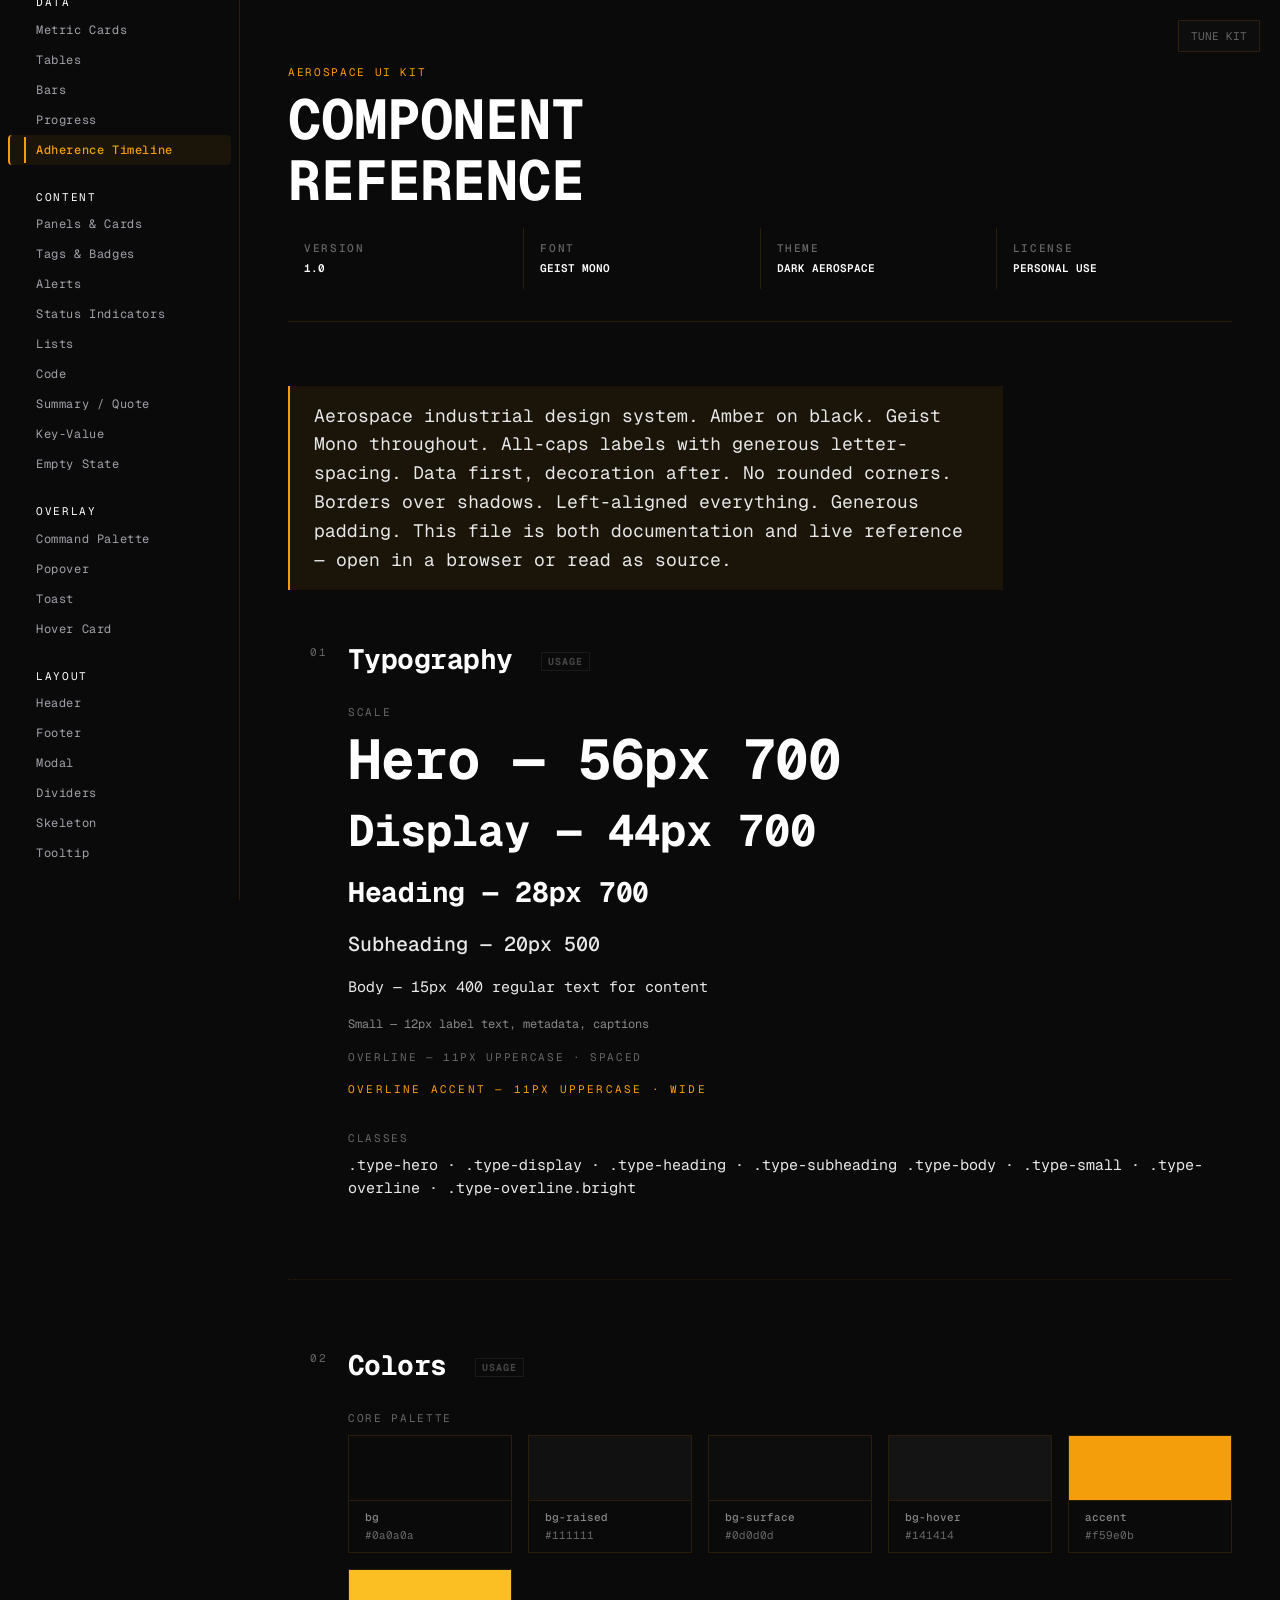
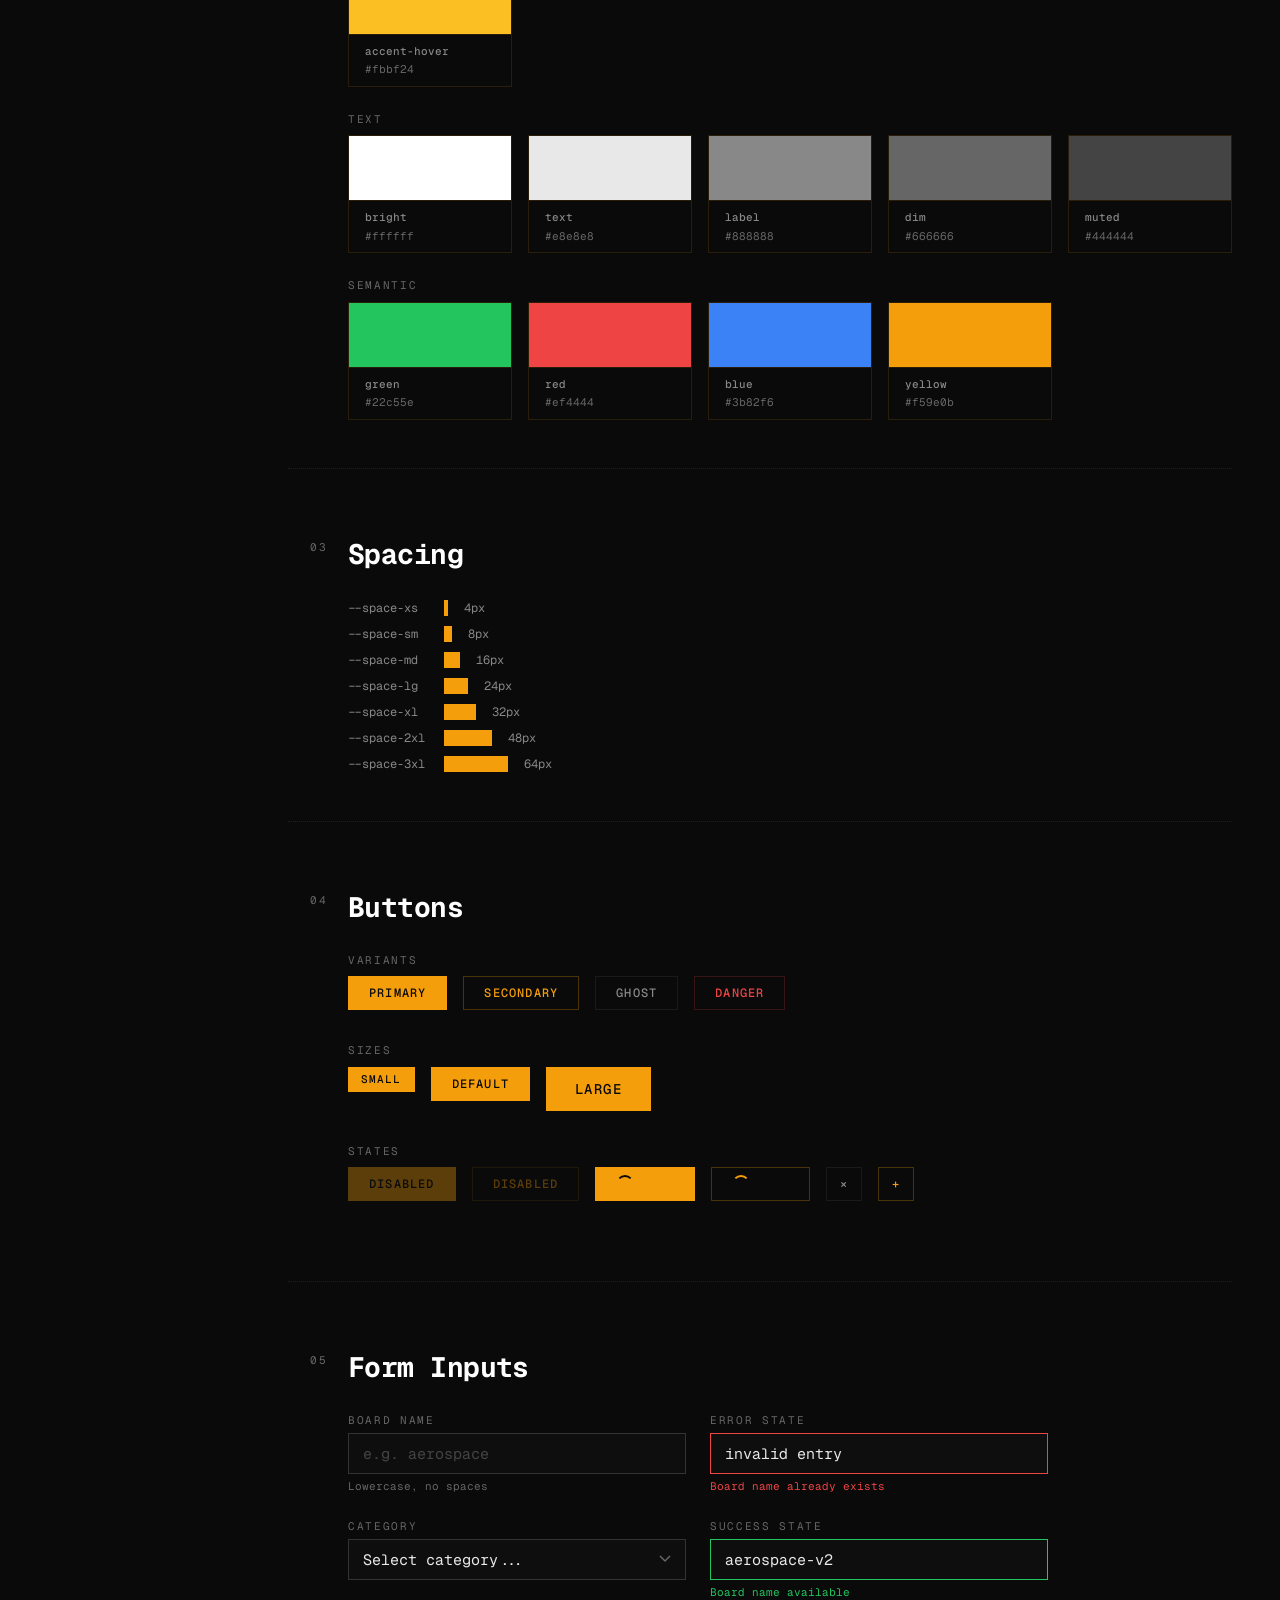
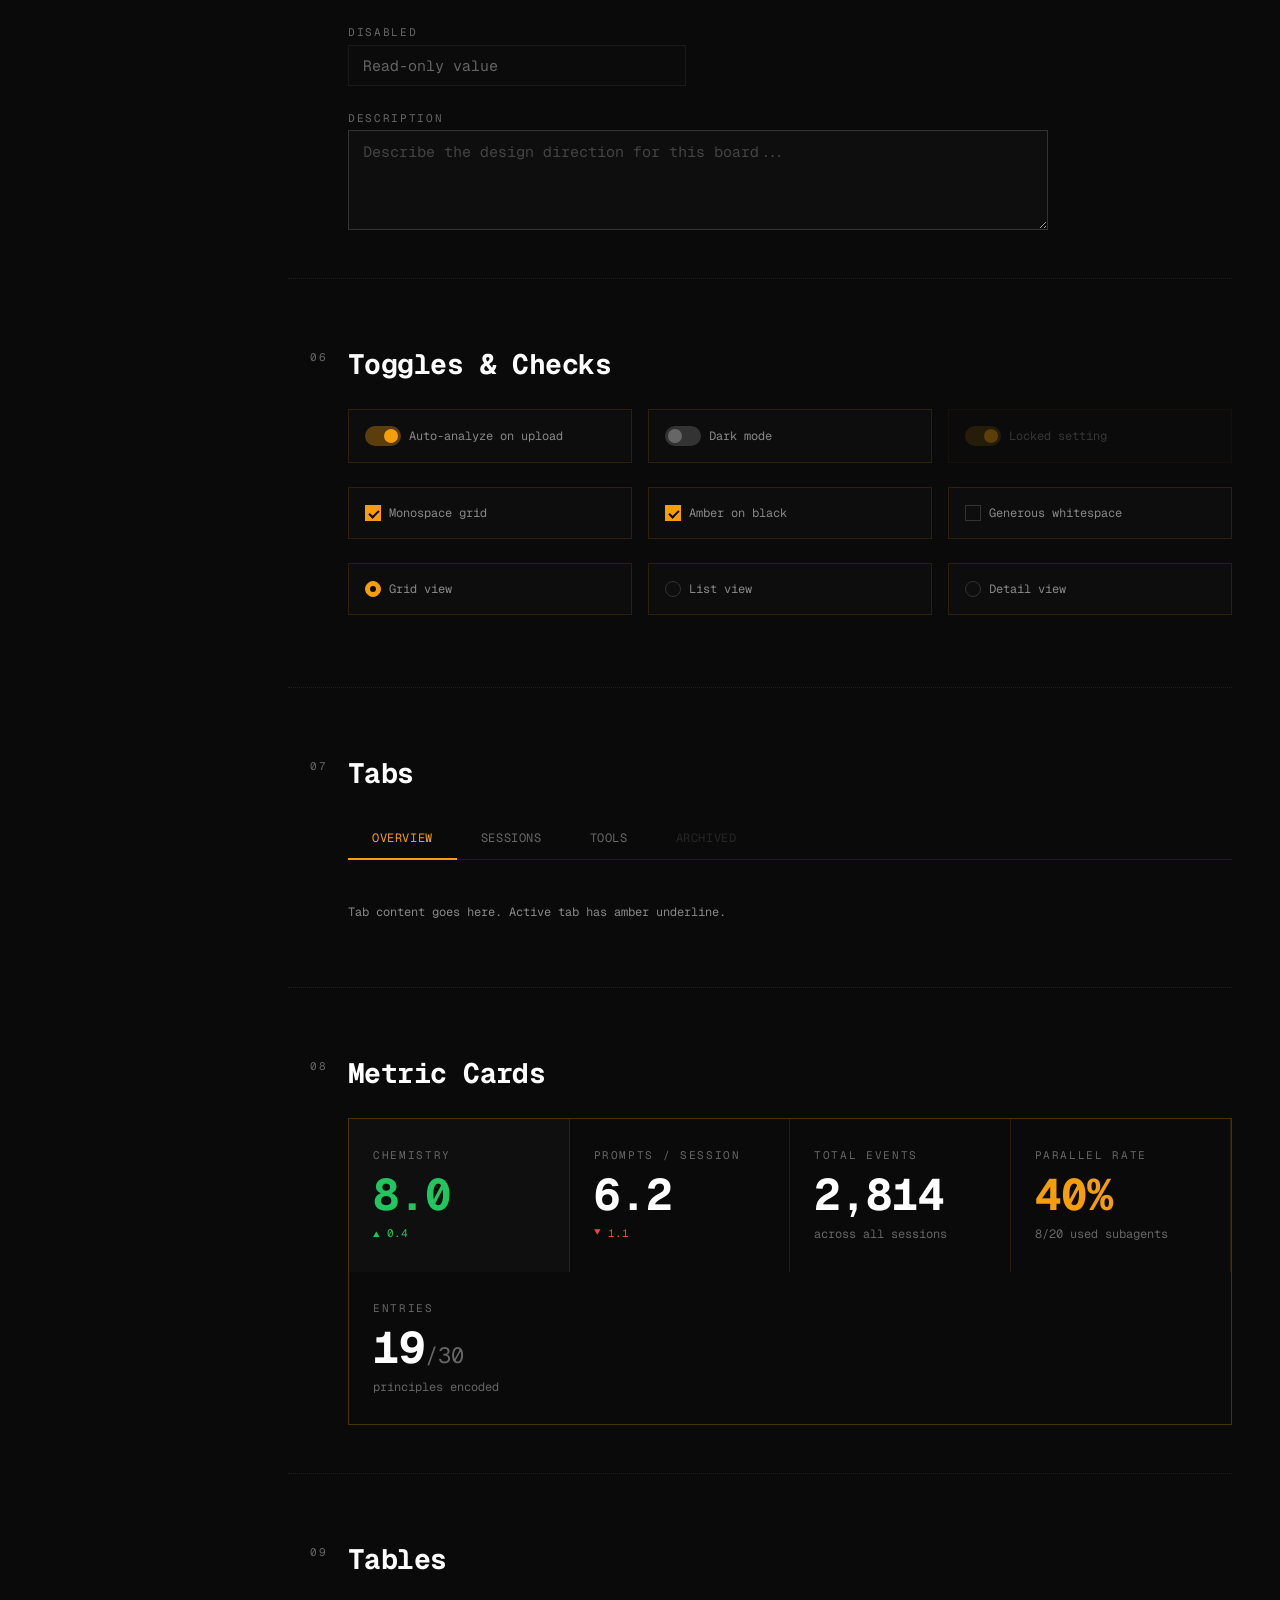
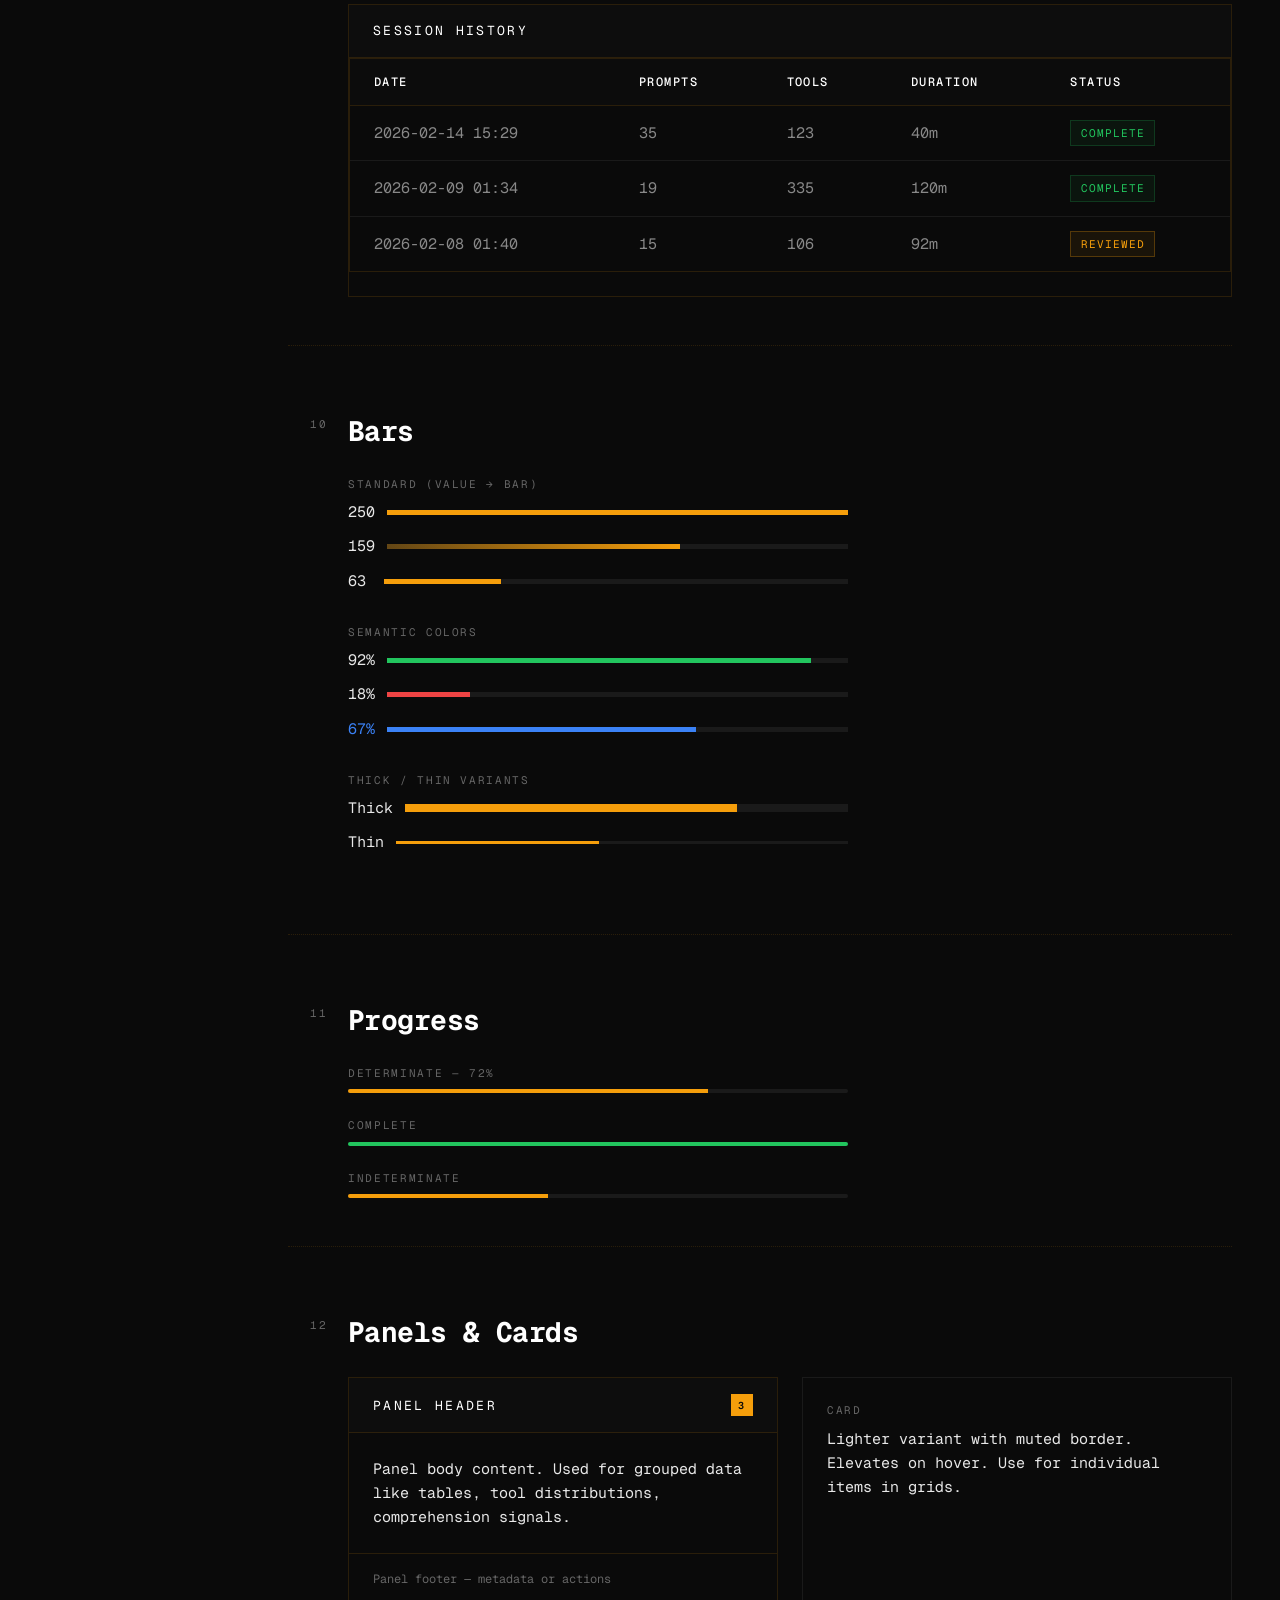
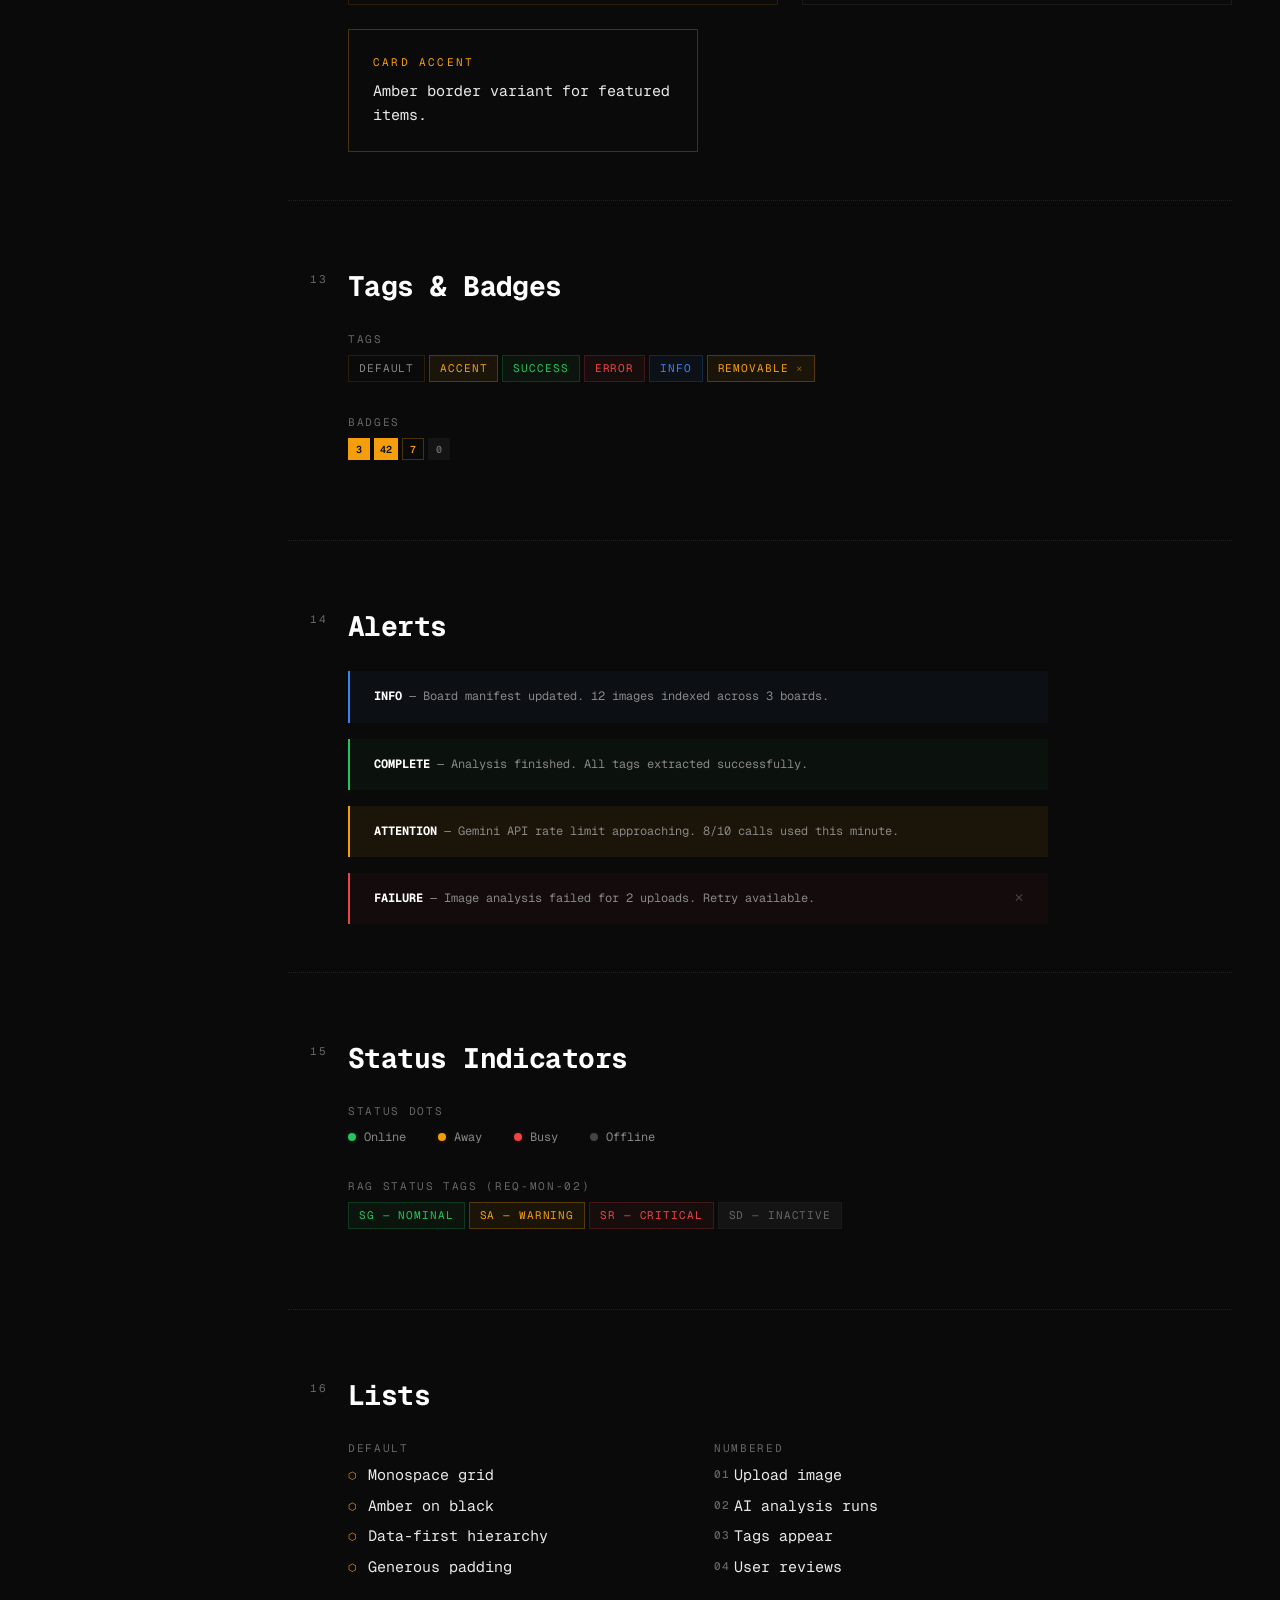
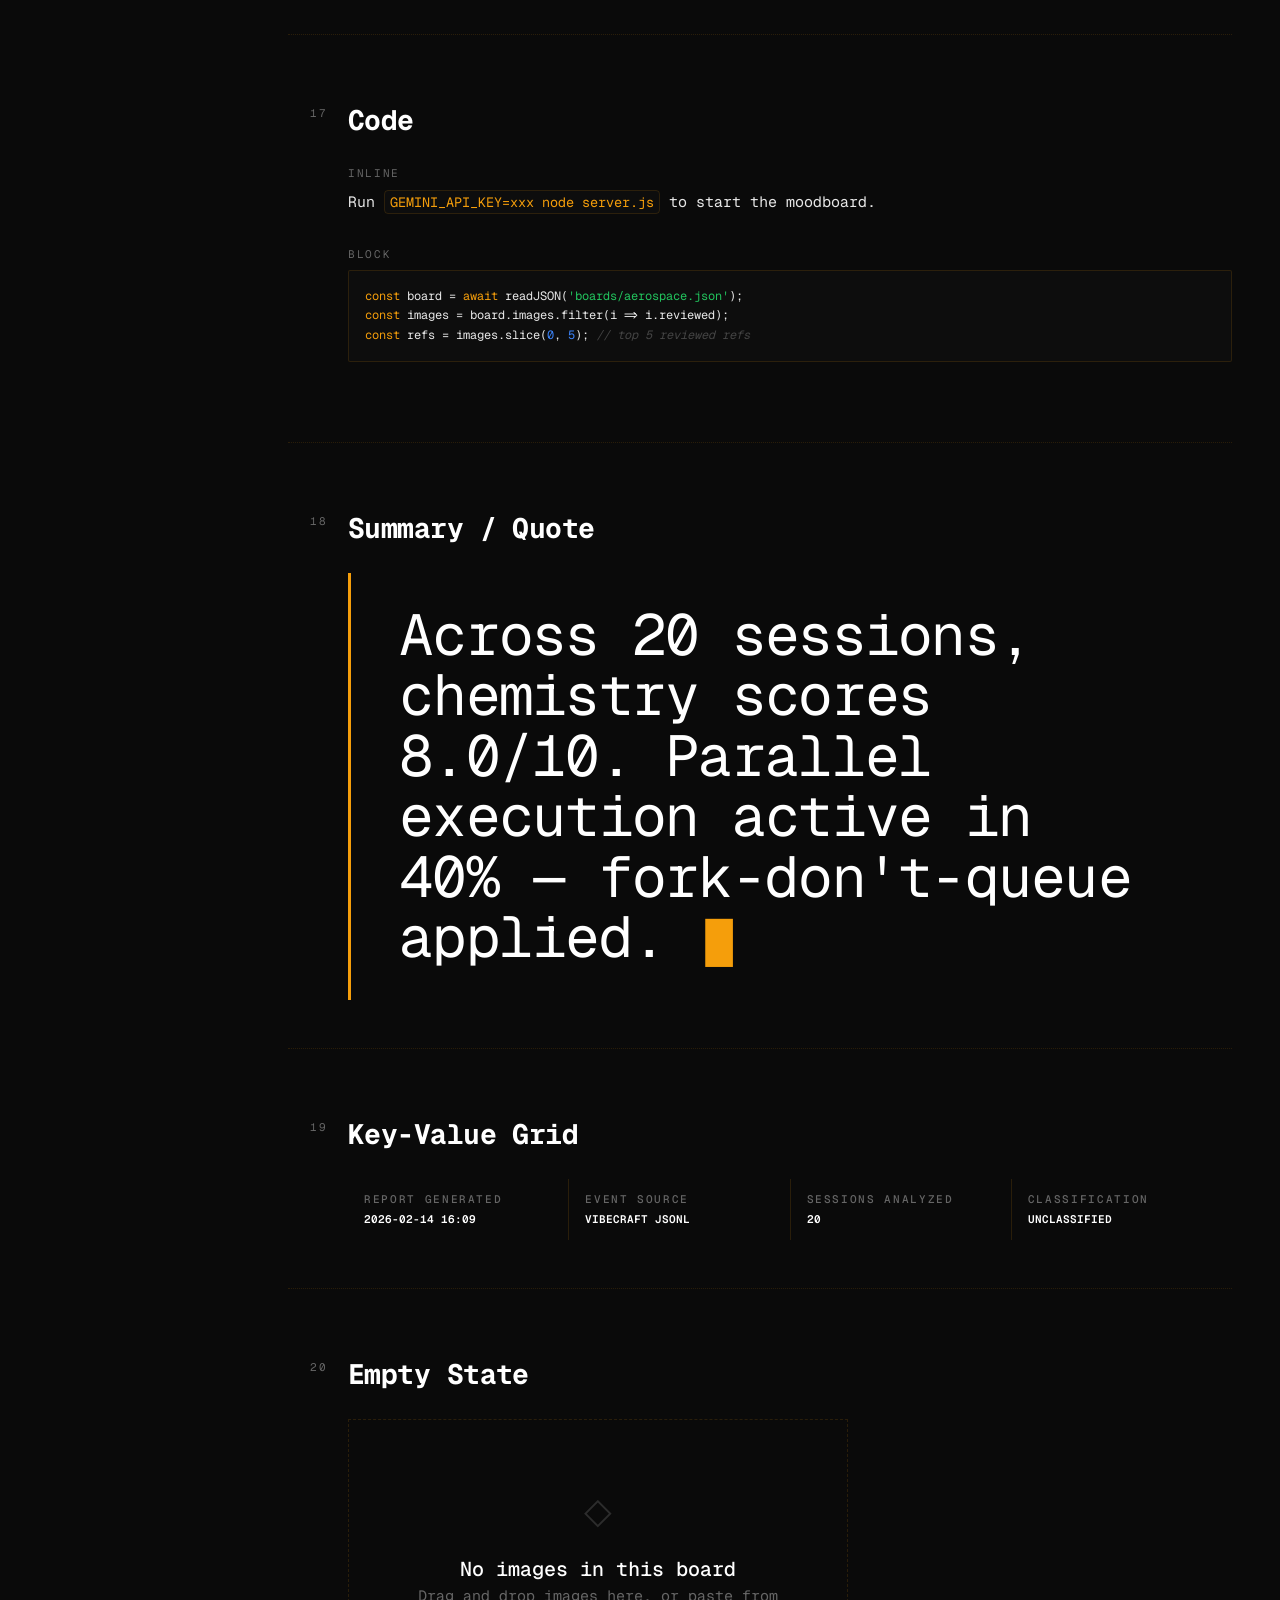
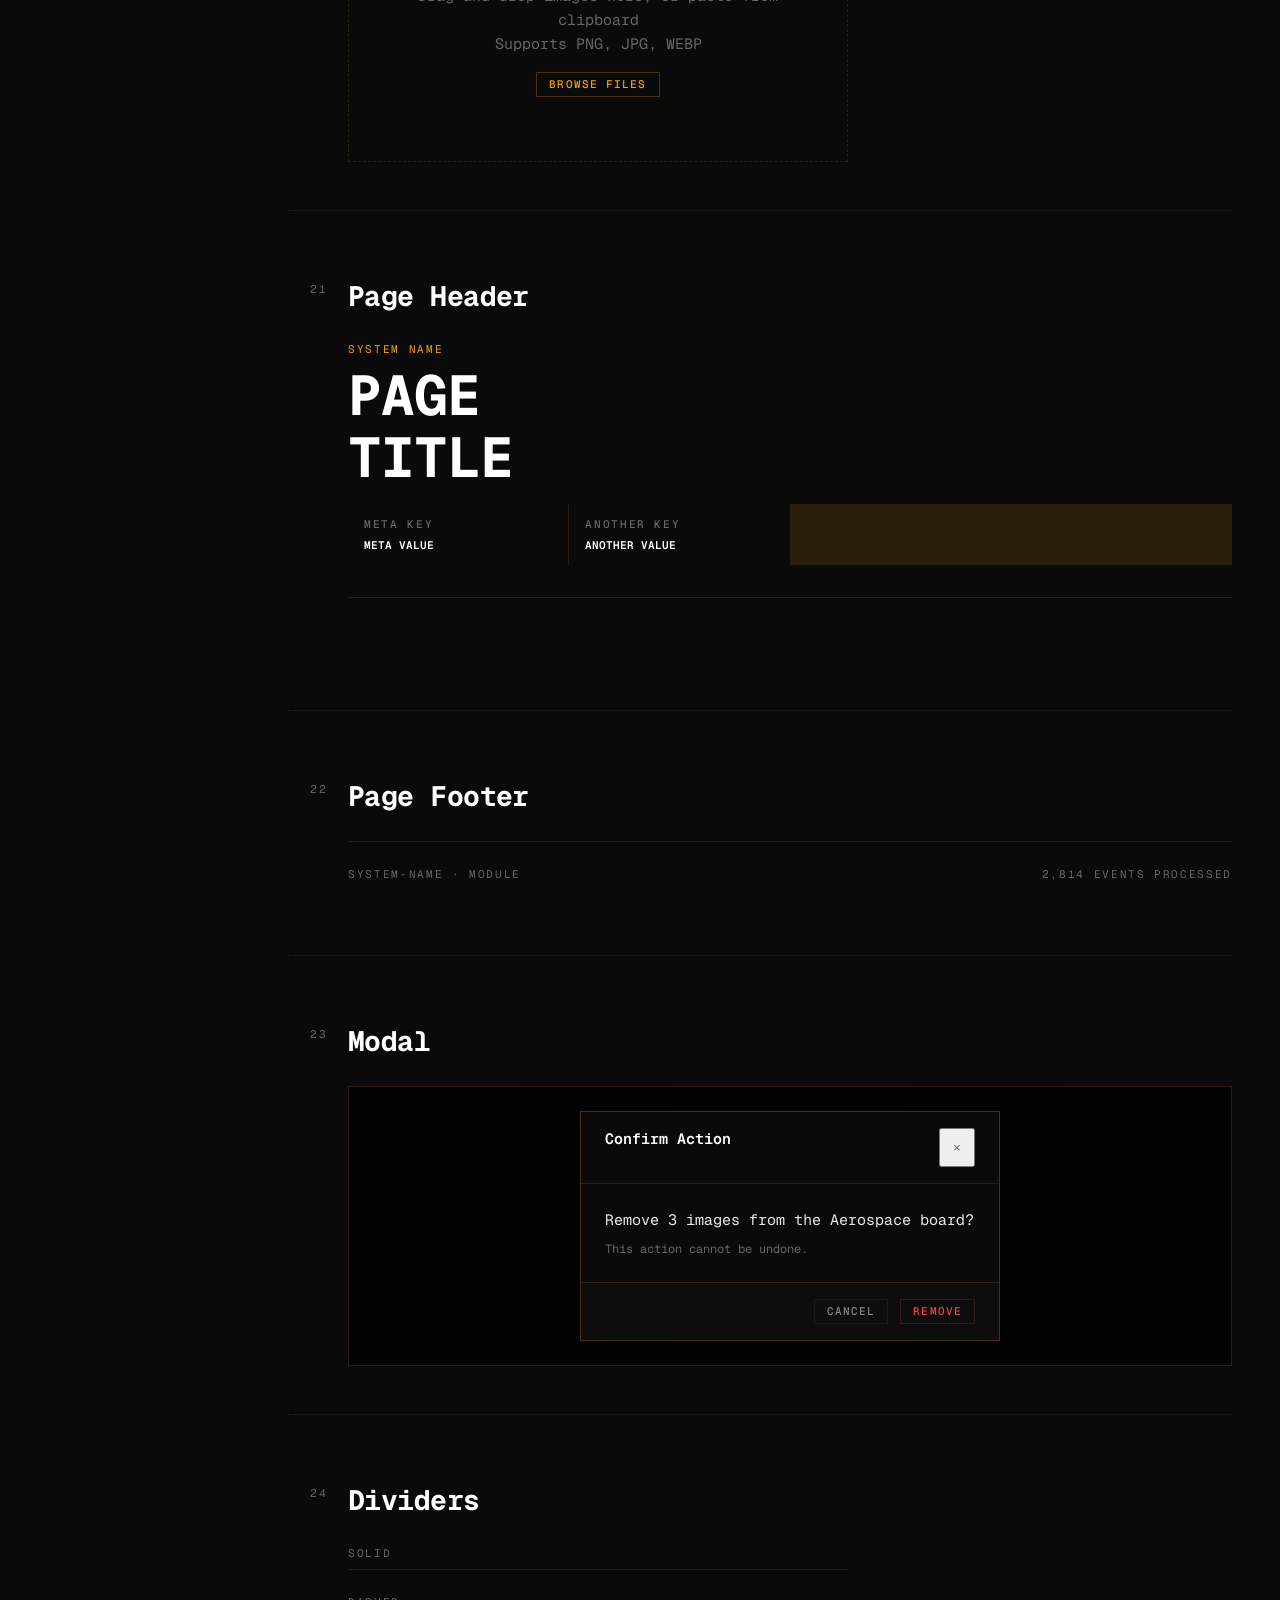
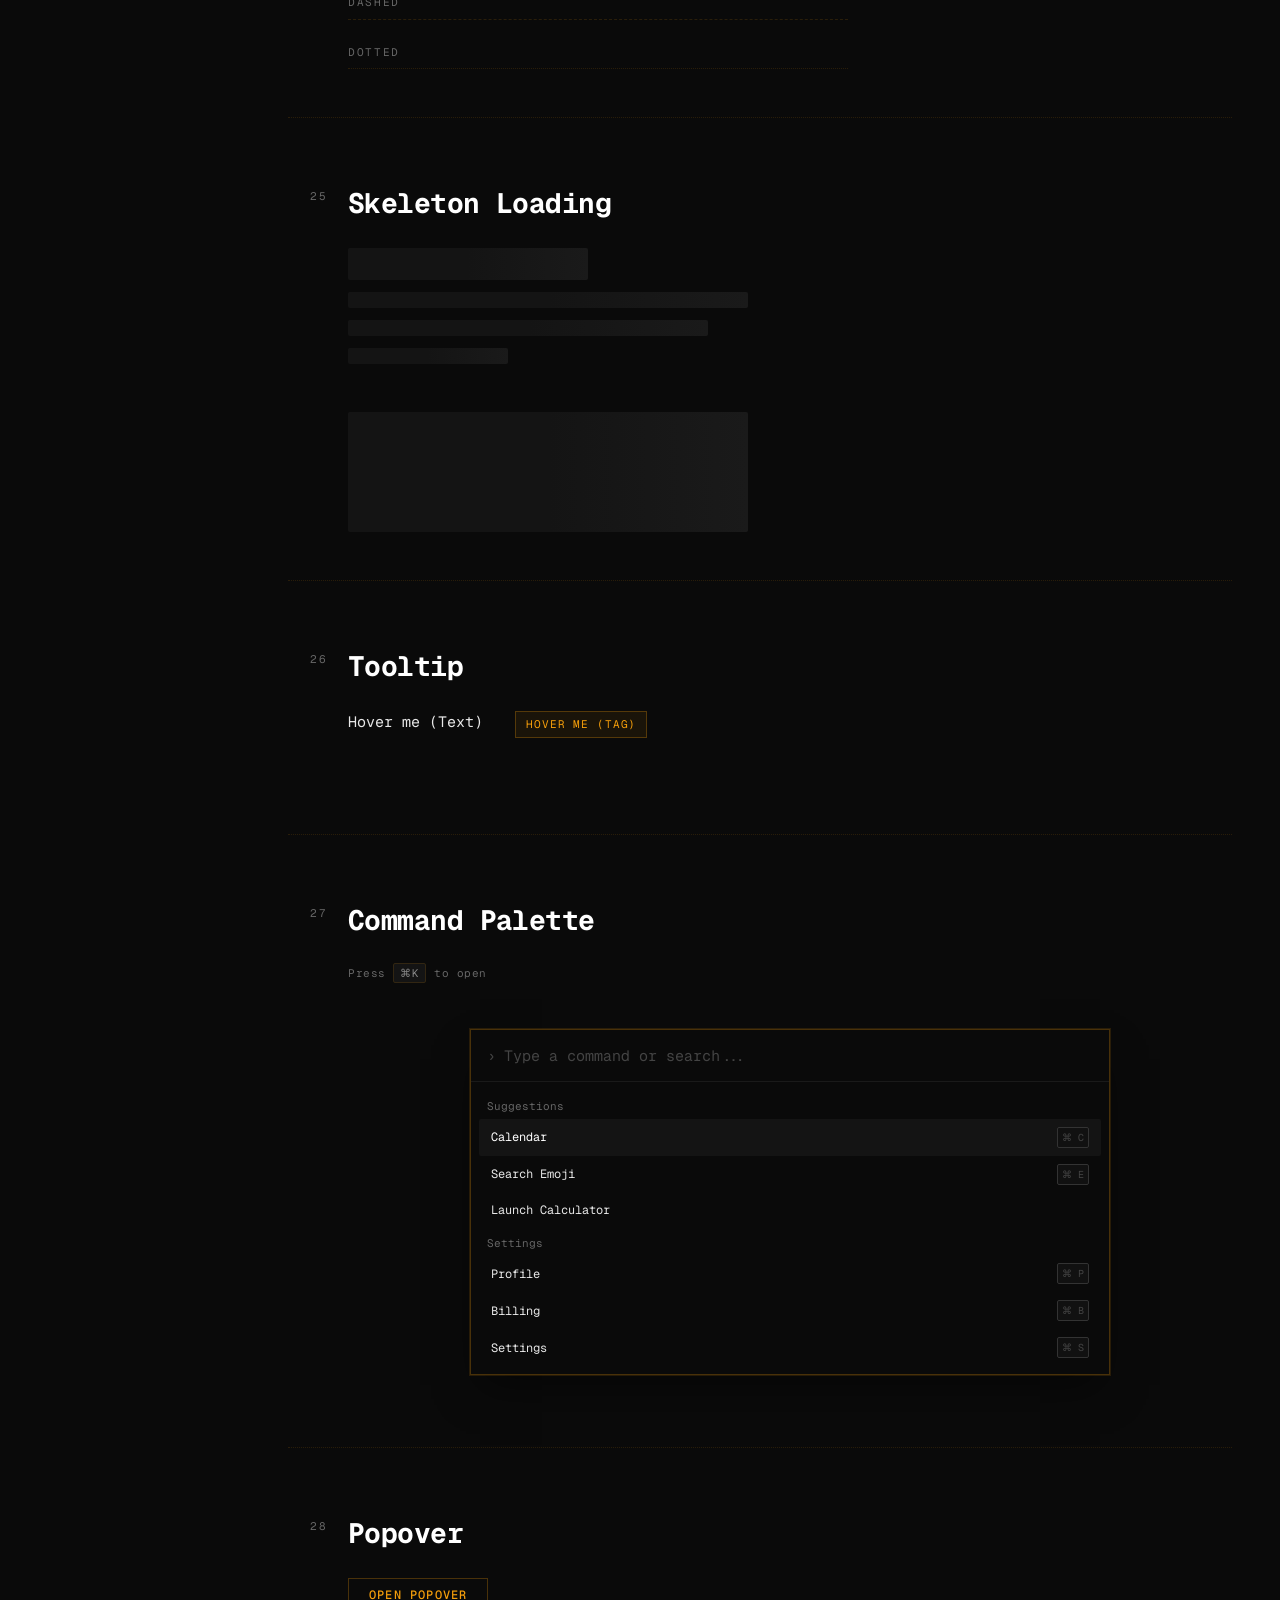
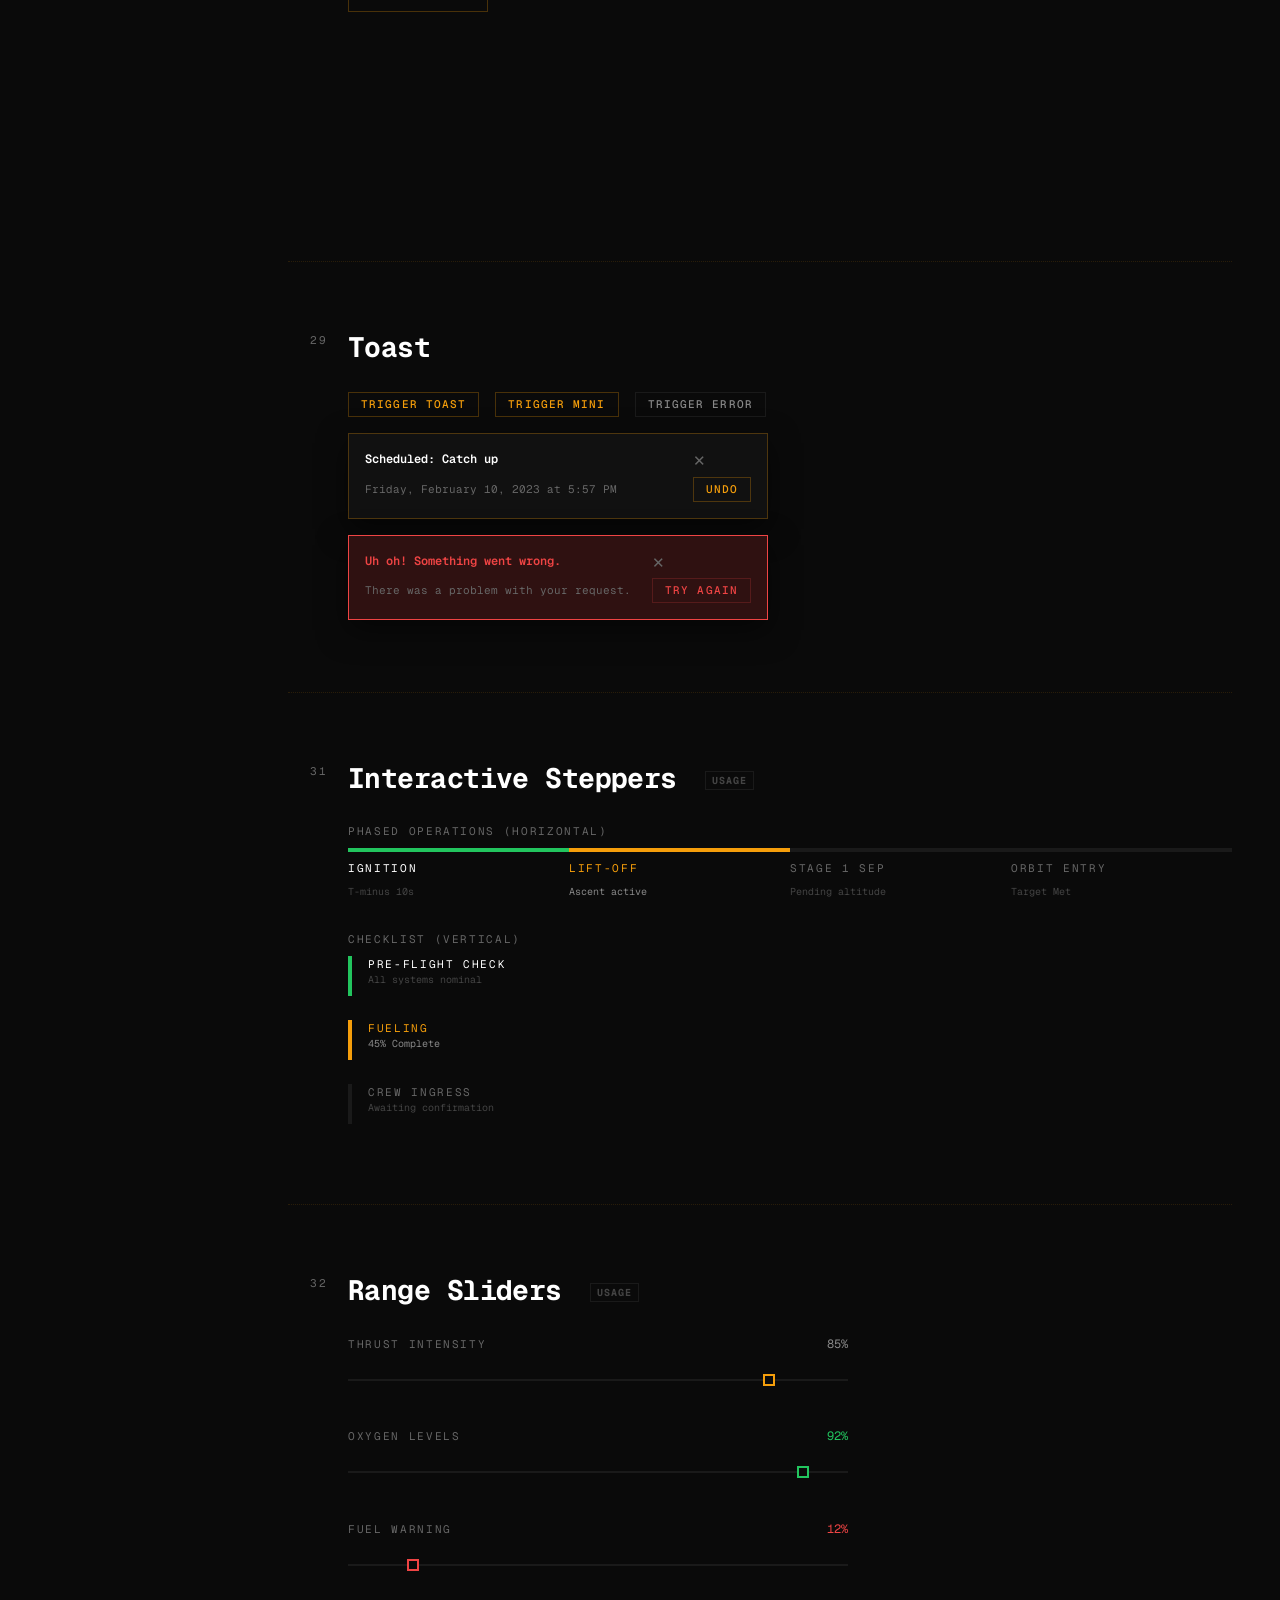
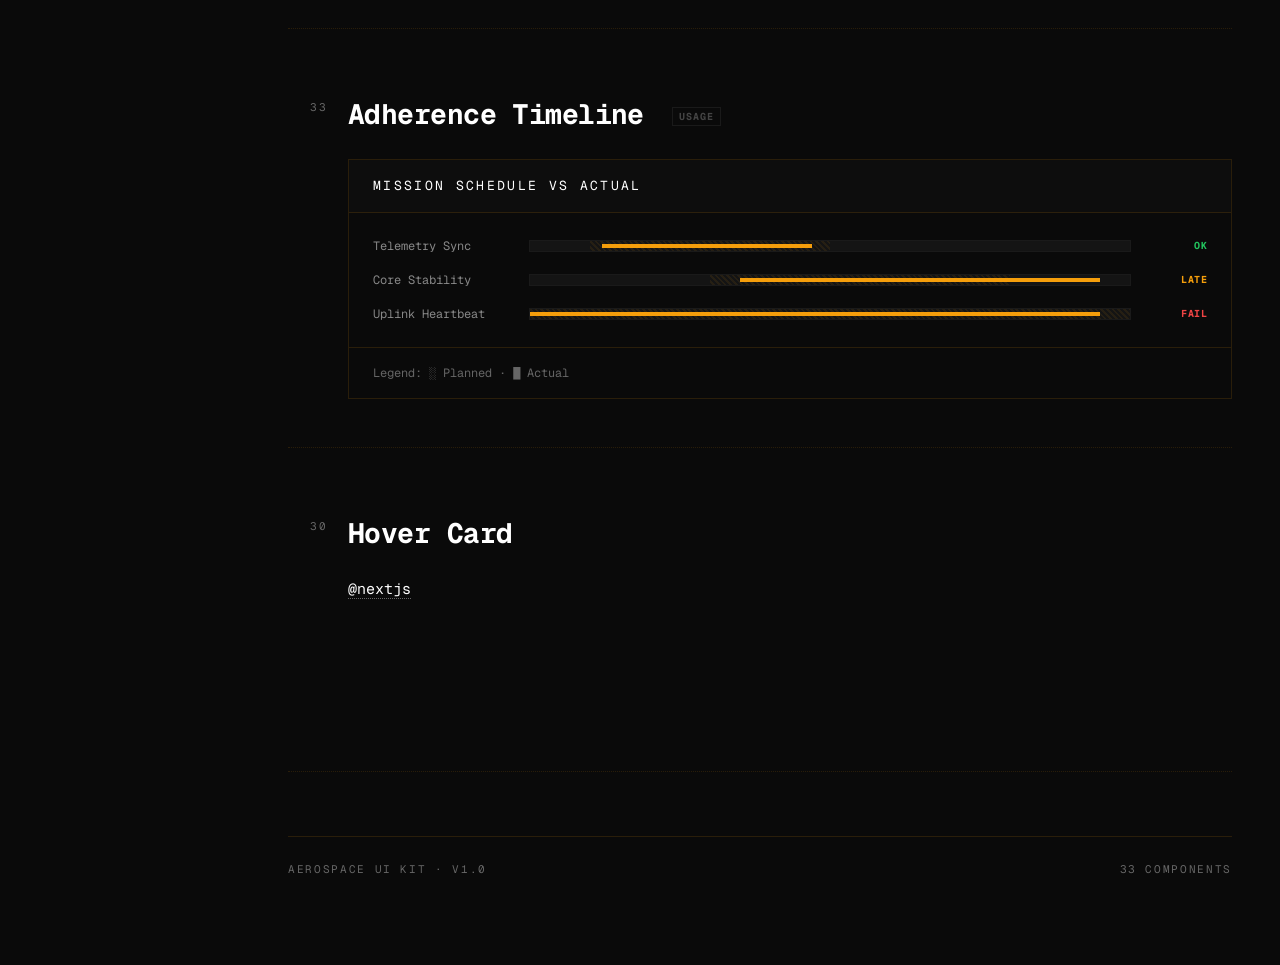
==== commit d79f9b92: "feat: complete v1 kit and move tune dialog to top right This commit finalizes the Phase 1 and 2 UI c" ====
--- a/index.html
+++ b/index.html
@@ -22,11 +22,14 @@
   <a href="#inputs">Form Inputs</a>
   <a href="#toggles">Toggles & Checks</a>
   <a href="#tabs">Tabs</a>
+  <a href="#steppers">Steppers</a>
+  <a href="#sliders">Range Sliders</a>
   <div class="nav-heading">Data</div>
   <a href="#metrics">Metric Cards</a>
   <a href="#tables">Tables</a>
   <a href="#bars">Bars</a>
   <a href="#progress">Progress</a>
+  <a href="#timeline">Adherence Timeline</a>
   <div class="nav-heading">Content</div>
   <a href="#panels">Panels & Cards</a>
   <a href="#tags">Tags & Badges</a>
@@ -41,8 +44,6 @@
   <a href="#cmd">Command Palette</a>
   <a href="#popover">Popover</a>
   <a href="#toast">Toast</a>
-  <a href="#mini-toast">Mini Toast</a>
-  <a href="#stepper">Stepper</a>
   <a href="#hovercard">Hover Card</a>
   <div class="nav-heading">Layout</div>
   <a href="#header">Header</a>
@@ -65,11 +66,11 @@
       <div class="overline">Aerospace UI Kit</div>
       <div class="title">Component<br>Reference</div>
     </div>
-    <div class="kv-grid" style="padding-top: 8px;">
-      <span class="kv-label">VERSION</span><span class="kv-value">1.0</span>
-      <span class="kv-label">FONT</span><span class="kv-value">GEIST MONO</span>
-      <span class="kv-label">THEME</span><span class="kv-value">DARK AEROSPACE</span>
-      <span class="kv-label">LICENSE</span><span class="kv-value">PERSONAL USE</span>
+    <div class="kv-grid">
+      <div class="kv-cell"><span class="kv-label">VERSION</span><span class="kv-value">1.0</span></div>
+      <div class="kv-cell"><span class="kv-label">FONT</span><span class="kv-value">GEIST MONO</span></div>
+      <div class="kv-cell"><span class="kv-label">THEME</span><span class="kv-value">DARK AEROSPACE</span></div>
+      <div class="kv-cell"><span class="kv-label">LICENSE</span><span class="kv-value">PERSONAL USE</span></div>
     </div>
   </div>
 
@@ -80,7 +81,7 @@
   <!-- ── 01. TYPOGRAPHY ── -->
   <section class="kit-section" id="typography">
     <div class="kit-section-title">01</div>
-    <h2>Typography</h2>
+    <h2>Typography <a href="#code" class="kit-doc-link">Usage</a></h2>
     <div class="kit-group">
       <div class="kit-label">Scale</div>
       <div style="display: flex; flex-direction: column; gap: 16px;">
@@ -104,7 +105,7 @@
   <!-- ── 02. COLORS ── -->
   <section class="kit-section" id="colors">
     <div class="kit-section-title">02</div>
-    <h2>Colors</h2>
+    <h2>Colors <a href="#code" class="kit-doc-link">Usage</a></h2>
 
     <div class="kit-label">Core Palette</div>
     <div class="swatch-grid" style="margin-bottom: 24px;">
@@ -178,6 +179,8 @@
       <div class="kit-row">
         <button class="btn btn-primary" disabled>Disabled</button>
         <button class="btn btn-secondary" disabled>Disabled</button>
+        <button class="btn btn-primary loading">Loading</button>
+        <button class="btn btn-secondary loading">Loading</button>
         <button class="btn btn-ghost btn-icon">×</button>
         <button class="btn btn-secondary btn-icon">+</button>
       </div>
@@ -213,8 +216,14 @@
       </div>
 
       <div class="input-group">
+        <label class="input-label">Success State</label>
+        <input class="input success" type="text" value="aerospace-v2">
+        <span class="input-success">Board name available</span>
+      </div>
+
+      <div class="input-group">
         <label class="input-label">Disabled</label>
-        <input class="input" type="text" value="Read-only value" disabled style="opacity: 0.4;">
+        <input class="input" type="text" value="Read-only value" disabled>
       </div>
     </div>
 
@@ -241,6 +250,12 @@
         <div class="toggle-track"></div>
         Dark mode
       </label>
+
+      <label class="toggle disabled">
+        <input type="checkbox" disabled checked>
+        <div class="toggle-track"></div>
+        Locked setting
+      </label>
     </div>
 
     <div class="kit-row" style="gap: 24px; margin-top: 16px;">
@@ -265,7 +280,7 @@
       <button class="tab active">Overview</button>
       <button class="tab">Sessions</button>
       <button class="tab">Tools</button>
-
+      <button class="tab disabled" disabled>Archived</button>
     </div>
     <div class="tab-content">
       <span class="type-small">Tab content goes here. Active tab has amber underline.</span>
@@ -281,12 +296,12 @@
       <div class="metric" style="background: #0f0f0f;">
         <div class="metric-label">Chemistry</div>
         <div class="metric-value green">8.0</div>
-        <div class="metric-detail">/ 10 · stable</div>
+        <div class="metric-trend up">▲ 0.4</div>
       </div>
       <div class="metric">
         <div class="metric-label">Prompts / Session</div>
         <div class="metric-value">6.2</div>
-        <div class="metric-detail">lower = aligned</div>
+        <div class="metric-trend down">▼ 1.1</div>
       </div>
       <div class="metric">
         <div class="metric-label">Total Events</div>
@@ -444,6 +459,7 @@
         <span class="tag tag-green">Success</span>
         <span class="tag tag-red">Error</span>
         <span class="tag tag-blue">Info</span>
+        <span class="tag tag-accent">Removable <span class="tag-remove">×</span></span>
       </div>
     </div>
 
@@ -467,7 +483,7 @@
       <div class="alert alert-info"><strong>INFO</strong> — Board manifest updated. 12 images indexed across 3 boards.</div>
       <div class="alert alert-success"><strong>COMPLETE</strong> — Analysis finished. All tags extracted successfully.</div>
       <div class="alert alert-warning"><strong>ATTENTION</strong> — Gemini API rate limit approaching. 8/10 calls used this minute.</div>
-      <div class="alert alert-danger"><strong>FAILURE</strong> — Image analysis failed for 2 uploads. Retry available.</div>
+      <div class="alert alert-danger dismissible"><span><strong>FAILURE</strong> — Image analysis failed for 2 uploads. Retry available.</span><span class="alert-close">✕</span></div>
     </div>
   </section>
 
@@ -476,11 +492,24 @@
     <div class="kit-section-title">15</div>
     <h2>Status Indicators</h2>
 
-    <div class="kit-row" style="gap: 32px;">
-      <span class="status"><span class="status-dot online"></span> Online</span>
-      <span class="status"><span class="status-dot away"></span> Away</span>
-      <span class="status"><span class="status-dot busy"></span> Busy</span>
-      <span class="status"><span class="status-dot"></span> Offline</span>
+    <div class="kit-group">
+      <div class="kit-label">Status Dots</div>
+      <div class="kit-row" style="gap: 32px;">
+        <span class="status"><span class="status-dot online"></span> Online</span>
+        <span class="status"><span class="status-dot away"></span> Away</span>
+        <span class="status"><span class="status-dot busy"></span> Busy</span>
+        <span class="status"><span class="status-dot"></span> Offline</span>
+      </div>
+    </div>
+
+    <div class="kit-group">
+      <div class="kit-label">RAG Status Tags (REQ-MON-02)</div>
+      <div class="tag-group">
+        <span class="tag sg">SG — NOMINAL</span>
+        <span class="tag sa">SA — WARNING</span>
+        <span class="tag sr">SR — CRITICAL</span>
+        <span class="tag sd">SD — INACTIVE</span>
+      </div>
     </div>
   </section>
 
@@ -534,8 +563,8 @@
     <div class="kit-section-title">18</div>
     <h2>Summary / Quote</h2>
 
-    <div class="summary">
-      Across 20 sessions, chemistry scores 8.0/10. At 6.2 prompts per session, alignment is solid with room to tighten. Parallel execution active in 40% of sessions — fork-don't-queue principle applied.
+    <div class="summary summary-hero">
+      Across 20 sessions, chemistry scores 8.0/10. Parallel execution active in 40%&nbsp;—&nbsp;fork-don't-queue applied.
     </div>
   </section>
 
@@ -544,11 +573,11 @@
     <div class="kit-section-title">19</div>
     <h2>Key-Value Grid</h2>
 
-    <div class="kv-grid" style="max-width: 350px;">
-      <span class="kv-label">REPORT GENERATED</span><span class="kv-value">2026-02-14 16:09</span>
-      <span class="kv-label">EVENT SOURCE</span><span class="kv-value">VIBECRAFT JSONL</span>
-      <span class="kv-label">SESSIONS ANALYZED</span><span class="kv-value">20</span>
-      <span class="kv-label">CLASSIFICATION</span><span class="kv-value">UNCLASSIFIED</span>
+    <div class="kv-grid">
+      <div class="kv-cell"><span class="kv-label">REPORT GENERATED</span><span class="kv-value">2026-02-14 16:09</span></div>
+      <div class="kv-cell"><span class="kv-label">EVENT SOURCE</span><span class="kv-value">VIBECRAFT JSONL</span></div>
+      <div class="kv-cell"><span class="kv-label">SESSIONS ANALYZED</span><span class="kv-value">20</span></div>
+      <div class="kv-cell"><span class="kv-label">CLASSIFICATION</span><span class="kv-value">UNCLASSIFIED</span></div>
     </div>
   </section>
 
@@ -575,9 +604,9 @@
         <div class="overline">System Name</div>
         <div class="title">Page<br>Title</div>
       </div>
-      <div class="kv-grid" style="padding-top: 8px;">
-        <span class="kv-label">META KEY</span><span class="kv-value">META VALUE</span>
-        <span class="kv-label">ANOTHER KEY</span><span class="kv-value">ANOTHER VALUE</span>
+      <div class="kv-grid">
+        <div class="kv-cell"><span class="kv-label">META KEY</span><span class="kv-value">META VALUE</span></div>
+        <div class="kv-cell"><span class="kv-label">ANOTHER KEY</span><span class="kv-value">ANOTHER VALUE</span></div>
       </div>
     </div>
   </section>
@@ -656,12 +685,11 @@
     </div>
   </section>
 
-  </section>
-
-  <!-- ── 28. COMMAND PALETTE ── -->
+  <!-- ── 27. COMMAND PALETTE ── -->
   <section class="kit-section" id="cmd">
-    <div class="kit-section-title">28</div>
+    <div class="kit-section-title">27</div>
     <h2>Command Palette</h2>
+    <div class="cmd-hint">Press <kbd class="kbd">⌘K</kbd> to open</div>
     <div class="demo-cmd">
       <div class="cmd-dialog">
         <div class="cmd-header">
@@ -699,14 +727,14 @@
     </div>
   </section>
 
-  <!-- ── 29. POPOVER ── -->
+  <!-- ── 28. POPOVER ── -->
   <section class="kit-section" id="popover" style="min-height: 350px;">
-    <div class="kit-section-title">29</div>
+    <div class="kit-section-title">28</div>
     <h2>Popover</h2>
     <div class="kit-row">
       <div style="position: relative; display: inline-block;">
-        <button class="btn btn-secondary">Open Popover</button>
-        <div class="popover-content" style="position: absolute; top: calc(100% + 8px); left: 0; background: var(--bg-surface); border: 1px solid var(--border-dim); padding: 16px; width: 200px; z-index: 10; box-shadow: 0 10px 40px rgba(0,0,0,0.5);">
+        <button class="btn btn-secondary" data-popover="pop-dimensions">Open Popover</button>
+        <div class="popover-content popover-hidden" id="pop-dimensions" style="position: absolute; top: calc(100% + 8px); left: 0; width: 220px; z-index: 10;">
           <div class="input-group" style="margin-bottom: 12px;">
             <label class="input-label">Dimensions</label>
             <div style="display: flex; gap: 8px;">
@@ -723,10 +751,15 @@
     </div>
   </section>
 
-  <!-- ── 30. TOAST ── -->
+  <!-- ── 29. TOAST ── -->
   <section class="kit-section" id="toast">
-    <div class="kit-section-title">30</div>
+    <div class="kit-section-title">29</div>
     <h2>Toast</h2>
+    <div class="kit-row" style="margin-bottom: 16px;">
+      <button class="btn btn-secondary btn-sm" id="toast-trigger">Trigger Toast</button>
+      <button class="btn btn-secondary btn-sm" id="toast-trigger-mini">Trigger Mini</button>
+      <button class="btn btn-ghost btn-sm" id="toast-trigger-err">Trigger Error</button>
+    </div>
     <div class="kit-row">
       <div class="toast-viewport" style="position: relative; right: auto; bottom: auto; transform: none; padding: 0;">
         <div class="toast" data-state="open" style="transform: none;">
@@ -745,62 +778,150 @@
     </div>
   </section>
 
-  <!-- ── 30b. MINI TOAST ── -->
-  <section class="kit-section" id="mini-toast">
-    <div class="kit-section-title">30b</div>
-    <h2>Mini Toast (Centered)</h2>
-    <div class="kit-group">
-      <div class="kit-label">Success State</div>
-      <div class="mini-toast" style="position: relative; transform: none; opacity: 1; top: auto; left: auto;">
-        <div class="mini-toast-icon">✓</div>
-        <span>Saved</span>
-      </div>
-    </div>
-    <div class="kit-group">
-      <div class="kit-label">Updating State</div>
-      <div class="mini-toast updating" style="position: relative; transform: none; opacity: 1; top: auto; left: auto;">
-        <div class="mini-toast-icon">✓</div>
-        <span>Saving...</span>
-      </div>
-    </div>
-    <div class="code-block">.mini-toast-container { position: fixed; top: 80px; left: 50%; transform: translateX(-50%); }
-.mini-toast { background: var(--green); color: var(--bg); }
-.mini-toast.show { transform: translateY(0) scale(1); opacity: 1; }</div>
-  </section>
-
-  <!-- ── 30c. STEPPER ── -->
-  <section class="kit-section" id="stepper">
-    <div class="kit-section-title">30c</div>
-    <h2>Stepper Control</h2>
-    <div class="kit-group">
-      <div class="kit-label">Default</div>
+  <!-- ── 31. STEPPERS ── -->
+  <section class="kit-section" id="steppers">
+    <div class="kit-section-title">31</div>
+    <h2>Interactive Steppers <a href="#code" class="kit-doc-link">Usage</a></h2>
+    
+    <div class="kit-group">
+      <div class="kit-label">Phased Operations (Horizontal)</div>
       <div class="stepper">
-        <button class="stepper-btn">−</button>
-        <span class="stepper-val">6.0</span>
-        <button class="stepper-btn">+</button>
-      </div>
-    </div>
-    <div class="kit-group">
-      <div class="kit-label">With Bounds</div>
-      <div class="stepper">
-        <button class="stepper-btn" disabled>−</button>
-        <span class="stepper-val">60</span>
-        <button class="stepper-btn">+</button>
-      </div>
-    </div>
-    <div class="code-block">.stepper { display: inline-flex; align-items: center; border: 1px solid var(--border-dim); }
-.stepper-btn { min-width: 36px; padding: 8px 12px; }
-.stepper-val { padding: 8px 16px; border-left: 1px solid var(--border-dim); border-right: 1px solid var(--border-dim); }</div>
-  </section>
-
-  <!-- ── 31. HOVER CARD ── -->
+        <div class="step complete">
+          <div class="step-indicator"></div>
+          <div class="step-label">Ignition</div>
+          <div class="step-info">T-minus 10s</div>
+        </div>
+        <div class="step active">
+          <div class="step-indicator"></div>
+          <div class="step-label">Lift-off</div>
+          <div class="step-info">Ascent active</div>
+        </div>
+        <div class="step">
+          <div class="step-indicator"></div>
+          <div class="step-label">Stage 1 Sep</div>
+          <div class="step-info">Pending altitude</div>
+        </div>
+        <div class="step">
+          <div class="step-indicator"></div>
+          <div class="step-label">Orbit Entry</div>
+          <div class="step-info">Target Met</div>
+        </div>
+      </div>
+    </div>
+
+    <div class="kit-group">
+      <div class="kit-label">Checklist (Vertical)</div>
+      <div class="stepper stepper-vertical" style="max-width: 300px;">
+        <div class="step complete">
+          <div class="step-indicator"></div>
+          <div>
+            <div class="step-label">Pre-flight check</div>
+            <div class="step-info">All systems nominal</div>
+          </div>
+        </div>
+        <div class="step active">
+          <div class="step-indicator"></div>
+          <div>
+            <div class="step-label">Fueling</div>
+            <div class="step-info">45% Complete</div>
+          </div>
+        </div>
+        <div class="step">
+          <div class="step-indicator"></div>
+          <div>
+            <div class="step-label">Crew Ingress</div>
+            <div class="step-info">Awaiting confirmation</div>
+          </div>
+        </div>
+      </div>
+    </div>
+  </section>
+
+  <!-- ── 32. RANGE SLIDERS ── -->
+  <section class="kit-section" id="sliders">
+    <div class="kit-section-title">32</div>
+    <h2>Range Sliders <a href="#code" class="kit-doc-link">Usage</a></h2>
+    
+    <div style="max-width: 500px; display: flex; flex-direction: column; gap: 32px;">
+      <div class="input-group">
+        <div style="display: flex; justify-content: space-between; align-items: center;">
+          <label class="input-label">Thrust Intensity</label>
+          <span class="type-small accent">85%</span>
+        </div>
+        <div class="slider-wrap">
+          <input type="range" class="slider" min="0" max="100" value="85">
+        </div>
+      </div>
+
+      <div class="input-group">
+        <div style="display: flex; justify-content: space-between; align-items: center;">
+          <label class="input-label">Oxygen Levels</label>
+          <span class="type-small text-green">92%</span>
+        </div>
+        <div class="slider-wrap">
+          <input type="range" class="slider slider-green" min="0" max="100" value="92">
+        </div>
+      </div>
+
+      <div class="input-group">
+        <div style="display: flex; justify-content: space-between; align-items: center;">
+          <label class="input-label">Fuel Warning</label>
+          <span class="type-small text-red">12%</span>
+        </div>
+        <div class="slider-wrap">
+          <input type="range" class="slider slider-red" min="0" max="100" value="12">
+        </div>
+      </div>
+    </div>
+  </section>
+
+  <!-- ── 33. ADHERENCE TIMELINE ── -->
+  <section class="kit-section" id="timeline">
+    <div class="kit-section-title">33</div>
+    <h2>Adherence Timeline <a href="#code" class="kit-doc-link">Usage</a></h2>
+    
+    <div class="panel">
+      <div class="panel-header">Mission Schedule vs Actual</div>
+      <div class="panel-body">
+        <div class="timeline">
+          <div class="timeline-row">
+            <div class="timeline-label">Telemetry Sync</div>
+            <div class="timeline-track">
+              <div class="timeline-planned" style="left: 10%; width: 40%;"></div>
+              <div class="timeline-actual" style="left: 12%; width: 35%;"></div>
+            </div>
+            <div class="timeline-status text-green">OK</div>
+          </div>
+          <div class="timeline-row">
+            <div class="timeline-label">Core Stability</div>
+            <div class="timeline-track">
+              <div class="timeline-planned" style="left: 30%; width: 50%;"></div>
+              <div class="timeline-actual" style="left: 35%; width: 60%;"></div>
+            </div>
+            <div class="timeline-status text-accent">LATE</div>
+          </div>
+          <div class="timeline-row">
+            <div class="timeline-label">Uplink Heartbeat</div>
+            <div class="timeline-track">
+              <div class="timeline-planned" style="left: 0%; width: 100%;"></div>
+              <div class="timeline-actual" style="left: 0%; width: 95%;"></div>
+            </div>
+            <div class="timeline-status text-red">FAIL</div>
+          </div>
+        </div>
+      </div>
+      <div class="panel-footer">Legend: ░ Planned · █ Actual</div>
+    </div>
+  </section>
+
+  <!-- ── 30. HOVER CARD ── -->
   <section class="kit-section" id="hovercard" style="min-height: 260px;">
-    <div class="kit-section-title">31</div>
+    <div class="kit-section-title">30</div>
     <h2>Hover Card</h2>
     <div class="kit-row">
-      <div style="position: relative; display: inline-block;">
-        <a href="#" style="color: var(--text-bright); text-decoration: none; border-bottom: 1px dotted var(--text-dim);">@nextjs</a>
-        <div class="hover-card-content" style="position: absolute; top: calc(100% + 8px); left: 0;">
+      <div style="position: relative; display: inline-block;" data-hovercard-host>
+        <a href="#" data-hovercard style="color: var(--text-bright); text-decoration: none; border-bottom: 1px dotted var(--text-dim);">@nextjs</a>
+        <div class="hover-card-content hovercard-hidden" style="position: absolute; top: calc(100% + 8px); left: 0;">
           <div style="display: flex; gap: 12px; margin-bottom: 12px;">
             <div class="avatar">V</div>
             <div>
@@ -827,10 +948,14 @@
   <!-- ── FOOTER ── -->
   <div class="page-footer" style="margin-top: 48px;">
     <span>AEROSPACE UI KIT · V1.0</span>
-    <span>29 COMPONENTS</span>
+    <span>33 COMPONENTS</span>
   </div>
 
 </main>
 
+<!-- Live toast container -->
+<div class="toast-viewport" id="live-toast-viewport" aria-live="polite"></div>
+
+<script defer src="interactions.js"></script>
 </body>
 </html>
--- a/style.css
+++ b/style.css
@@ -3,79 +3,83 @@
    ═══════════════════════════════════════════════ */
 :root {
   /* Backgrounds */
-  --bg:             #0a0a0a;
-  --bg-raised:      #111111;
-  --bg-surface:     #0d0d0d;
-  --bg-hover:       #141414;
-  --bg-input:       #0e0e0e;
-  --bg-overlay:     rgba(0,0,0,0.75);
+  --bg: #0a0a0a;
+  --bg-raised: #111111;
+  --bg-surface: #0d0d0d;
+  --bg-hover: #141414;
+  --bg-input: #0e0e0e;
+  --bg-overlay: rgba(0, 0, 0, 0.75);
 
   /* Borders */
-  --border:         #f59e0b44;
-  --border-dim:     #f59e0b22;
-  --border-bright:  #f59e0b88;
-  --border-solid:   #f59e0b;
-  --border-muted:   #1a1a1a;
-  --border-input:   #333333;
-  --border-focus:   #f59e0b;
+  --border: #f59e0b44;
+  --border-dim: #f59e0b22;
+  --border-bright: #f59e0b88;
+  --border-solid: #f59e0b;
+  --border-muted: #1a1a1a;
+  --border-input: #333333;
+  --border-focus: #f59e0b;
 
   /* Text */
-  --text:           #e8e8e8;
-  --text-bright:    #ffffff;
-  --text-dim:       #666666;
-  --text-label:     #888888;
-  --text-muted:     #444444;
+  --text: #e8e8e8;
+  --text-bright: #ffffff;
+  --text-dim: #666666;
+  --text-label: #888888;
+  --text-muted: #444444;
 
   /* Accent */
-  --accent:         #f59e0b;
-  --accent-dim:     #f59e0b55;
-  --accent-bg:      #f59e0b11;
-  --accent-hover:   #fbbf24;
+  --accent: #f59e0b;
+  --accent-dim: #f59e0b55;
+  --accent-bg: #f59e0b11;
+  --accent-hover: #fbbf24;
 
   /* Semantic */
-  --green:          #22c55e;
-  --green-dim:      #22c55e33;
-  --red:            #ef4444;
-  --red-dim:        #ef444433;
-  --blue:           #3b82f6;
-  --blue-dim:       #3b82f633;
-  --yellow:         #f59e0b;
-  --yellow-dim:     #f59e0b33;
+  --green: #22c55e;
+  --green-dim: #22c55e33;
+  --red: #ef4444;
+  --red-dim: #ef444433;
+  --blue: #3b82f6;
+  --blue-dim: #3b82f633;
+  --yellow: #f59e0b;
+  --yellow-dim: #f59e0b33;
 
   /* Spacing */
-  --space-xs:       4px;
-  --space-sm:       8px;
-  --space-md:       16px;
-  --space-lg:       24px;
-  --space-xl:       32px;
-  --space-2xl:      48px;
-  --space-3xl:      64px;
+  --space-xs: 4px;
+  --space-sm: 8px;
+  --space-md: 16px;
+  --space-lg: 24px;
+  --space-xl: 32px;
+  --space-2xl: 48px;
+  --space-3xl: 64px;
 
   /* Typography */
-  --font-mono:      'Geist Mono', 'SF Mono', 'Consolas', monospace;
-  --text-xs:        11px;
-  --text-sm:        12px;
-  --text-base:      15px;
-  --text-md:        16px;
-  --text-lg:        20px;
-  --text-xl:        28px;
-  --text-2xl:       44px;
-  --text-3xl:       56px;
-  --label-spacing:  0.15em;
-  --title-spacing:  0.2em;
+  --font-mono: "Geist Mono", "SF Mono", "Consolas", monospace;
+  --text-xs: 11px;
+  --text-sm: 12px;
+  --text-base: 15px;
+  --text-md: 16px;
+  --text-lg: 20px;
+  --text-xl: 28px;
+  --text-2xl: 44px;
+  --text-3xl: 56px;
+  --label-spacing: 0.15em;
+  --title-spacing: 0.2em;
 
   /* Radius */
-  --radius-none:    0;
-  --radius-sm:      2px;
+  --radius-none: 0;
+  --radius-sm: 2px;
 
   /* Transitions */
-  --transition:     150ms ease;
+  --transition: 150ms ease;
 }
 
 /* ═══════════════════════════════════════════════
    RESET & BASE
    ═══════════════════════════════════════════════ */
-* { margin: 0; padding: 0; box-sizing: border-box; }
+* {
+  margin: 0;
+  padding: 0;
+  box-sizing: border-box;
+}
 
 body {
   font-family: var(--font-mono);
@@ -105,7 +109,7 @@
   position: fixed;
   top: 0;
   left: 0;
-  width: 260px; /* Widened */
+  width: 240px; /* REQ-LAY-01: 240px */
   height: 100vh;
   padding: var(--space-xl) var(--space-lg);
   border-right: 1px solid var(--border-dim);
@@ -126,8 +130,13 @@
   z-index: 1;
 }
 
-.kit-nav a:hover { color: var(--text-bright); }
-.kit-nav a.active { color: var(--accent); font-weight: 500; }
+.kit-nav a:hover {
+  color: var(--text-bright);
+}
+.kit-nav a.active {
+  color: var(--accent);
+  font-weight: 500;
+}
 
 .kit-nav .nav-heading {
   font-size: var(--text-xs);
@@ -139,10 +148,12 @@
   padding-left: 12px; /* Align with links */
 }
 
-.kit-nav .nav-heading:first-child { margin-top: 0; }
+.kit-nav .nav-heading:first-child {
+  margin-top: 0;
+}
 
 .kit-main {
-  margin-left: 260px; /* Match widened sidebar */
+  margin-left: 240px; /* Match widened sidebar */
   padding: var(--space-3xl) var(--space-2xl);
 }
 
@@ -152,13 +163,15 @@
   border-bottom: 1px dotted var(--border-dim);
 }
 
-.kit-section:last-child { border-bottom: none; }
+.kit-section:last-child {
+  border-bottom: none;
+}
 
 .kit-section-title {
   font-size: var(--text-xs);
   text-transform: uppercase;
   letter-spacing: var(--title-spacing);
-  color: var(--accent);
+  color: var(--text);
   margin-bottom: var(--space-xs);
 }
 
@@ -243,7 +256,10 @@
   color: var(--text-dim);
 }
 
-.type-overline.bright { color: var(--accent); letter-spacing: var(--title-spacing); }
+.type-overline.bright {
+  color: var(--accent);
+  letter-spacing: var(--title-spacing);
+}
 
 /* ═══════════════════════════════════════════════
    02. COLORS (swatches rendered via markup)
@@ -353,7 +369,8 @@
 }
 
 /* Disabled */
-.btn:disabled, .btn.disabled {
+.btn:disabled,
+.btn.disabled {
   opacity: 0.35;
   cursor: not-allowed;
   pointer-events: none;
@@ -453,7 +470,9 @@
   flex-shrink: 0;
 }
 
-.check-group input[type="radio"] { border-radius: 50%; }
+.check-group input[type="radio"] {
+  border-radius: 50%;
+}
 
 .check-group input:checked {
   border-color: var(--accent);
@@ -461,7 +480,7 @@
 }
 
 .check-group input[type="checkbox"]:checked::after {
-  content: '';
+  content: "";
   position: absolute;
   top: 2px;
   left: 5px;
@@ -473,7 +492,7 @@
 }
 
 .check-group input[type="radio"]:checked::after {
-  content: '';
+  content: "";
   position: absolute;
   top: 4px;
   left: 4px;
@@ -504,7 +523,7 @@
 }
 
 .toggle-track::after {
-  content: '';
+  content: "";
   position: absolute;
   top: 3px;
   left: 3px;
@@ -515,7 +534,9 @@
   transition: all var(--transition);
 }
 
-.toggle input { display: none; }
+.toggle input {
+  display: none;
+}
 
 .toggle input:checked + .toggle-track {
   background: var(--accent-dim);
@@ -551,19 +572,19 @@
 .tag-green {
   border-color: var(--green-dim);
   color: var(--green);
-  background: rgba(34,197,94,0.06);
+  background: rgba(34, 197, 94, 0.06);
 }
 
 .tag-red {
   border-color: var(--red-dim);
   color: var(--red);
-  background: rgba(239,68,68,0.06);
+  background: rgba(239, 68, 68, 0.06);
 }
 
 .tag-blue {
   border-color: var(--blue-dim);
   color: var(--blue);
-  background: rgba(59,130,246,0.06);
+  background: rgba(59, 130, 246, 0.06);
 }
 
 /* Badge (numeric) */
@@ -665,14 +686,28 @@
   color: var(--text-label);
 }
 
-.panel tr:last-child td { border-bottom: none; }
-.panel tr:hover td { background: var(--bg-hover); }
-
-.text-accent { color: var(--accent); }
-.text-bright { color: var(--text-bright); }
-.text-dim { color: var(--text-dim); }
-.text-green { color: var(--green); }
-.text-red { color: var(--red); }
+.panel tr:last-child td {
+  border-bottom: none;
+}
+.panel tr:hover td {
+  background: var(--bg-hover);
+}
+
+.text-accent {
+  color: var(--accent);
+}
+.text-bright {
+  color: var(--text-bright);
+}
+.text-dim {
+  color: var(--text-dim);
+}
+.text-green {
+  color: var(--green);
+}
+.text-red {
+  color: var(--red);
+}
 
 /* ═══════════════════════════════════════════════
    08. METRIC CARDS
@@ -688,7 +723,9 @@
   border-right: 1px solid var(--border-dim);
 }
 
-.metric:last-child { border-right: none; }
+.metric:last-child {
+  border-right: none;
+}
 
 .metric-label {
   font-size: var(--text-xs);
@@ -705,8 +742,12 @@
   color: var(--text-bright);
 }
 
-.metric-value.accent { color: var(--accent); }
-.metric-value.green { color: var(--green); }
+.metric-value.accent {
+  color: var(--accent);
+}
+.metric-value.green {
+  color: var(--green);
+}
 
 .metric-detail {
   font-size: var(--text-sm);
@@ -749,9 +790,15 @@
   transition: width 600ms ease;
 }
 
-.bar-fill.green { background: var(--green); }
-.bar-fill.red { background: var(--red); }
-.bar-fill.blue { background: var(--blue); }
+.bar-fill.green {
+  background: var(--green);
+}
+.bar-fill.red {
+  background: var(--red);
+}
+.bar-fill.blue {
+  background: var(--blue);
+}
 
 /* Gradient bar variant */
 .bar-fill.gradient {
@@ -759,8 +806,12 @@
 }
 
 /* Thick bar */
-.bar-track.thick { height: 8px; }
-.bar-track.thin { height: 3px; }
+.bar-track.thick {
+  height: 8px;
+}
+.bar-track.thin {
+  height: 3px;
+}
 
 /* ═══════════════════════════════════════════════
    10. ALERTS / NOTICES
@@ -775,12 +826,12 @@
 
 .alert-info {
   border-left-color: var(--blue);
-  background: rgba(59,130,246,0.04);
+  background: rgba(59, 130, 246, 0.04);
 }
 
 .alert-success {
   border-left-color: var(--green);
-  background: rgba(34,197,94,0.04);
+  background: rgba(34, 197, 94, 0.04);
 }
 
 .alert-warning {
@@ -790,7 +841,7 @@
 
 .alert-danger {
   border-left-color: var(--red);
-  background: rgba(239,68,68,0.04);
+  background: rgba(239, 68, 68, 0.04);
 }
 
 .alert strong {
@@ -816,7 +867,9 @@
   border: 1px solid var(--border);
   width: 100%;
   max-width: 640px;
-  box-shadow: 0 0 0 1px var(--border-dim), 0 20px 40px -10px rgba(0,0,0,0.5);
+  box-shadow:
+    0 0 0 1px var(--border-dim),
+    0 20px 40px -10px rgba(0, 0, 0, 0.5);
   overflow: hidden;
   display: flex;
   flex-direction: column;
@@ -845,7 +898,9 @@
   outline: none;
 }
 
-.cmd-input::placeholder { color: var(--text-muted); }
+.cmd-input::placeholder {
+  color: var(--text-muted);
+}
 
 .cmd-list {
   max-height: 300px;
@@ -871,7 +926,8 @@
   transition: background var(--transition);
 }
 
-.cmd-item:hover, .cmd-item.selected {
+.cmd-item:hover,
+.cmd-item.selected {
   background: var(--bg-hover);
   color: var(--text-bright);
 }
@@ -907,7 +963,7 @@
   background: var(--bg-raised);
   border: 1px solid var(--border);
   padding: var(--space-md);
-  box-shadow: 0 10px 30px rgba(0,0,0,0.5);
+  box-shadow: 0 10px 30px rgba(0, 0, 0, 0.5);
   display: grid;
   grid-template-areas: "title close" "desc action";
   grid-template-columns: 1fr auto;
@@ -917,16 +973,54 @@
   transition: transform 0.3s cubic-bezier(0.16, 1, 0.3, 1);
 }
 
-.toast[data-state="open"] { transform: translateX(0); }
-
-.toast-title { grid-area: title; font-weight: 600; font-size: var(--text-sm); color: var(--text-bright); }
-.toast-desc { grid-area: desc; font-size: var(--text-xs); color: var(--text-dim); margin-top: 4px; }
-.toast-action { grid-area: action; align-self: center; }
-.toast-close { grid-area: close; color: var(--text-dim); cursor: pointer; }
-.toast-close:hover { color: var(--text); }
-
-.toast.destructive { border-color: var(--red); background: #2f1111; }
-.toast.destructive .toast-title { color: var(--red); }
+.toast[data-state="open"] {
+  transform: translateX(0);
+}
+
+.toast-title {
+  grid-area: title;
+  font-weight: 600;
+  font-size: var(--text-sm);
+  color: var(--text-bright);
+}
+.toast-desc {
+  grid-area: desc;
+  font-size: var(--text-xs);
+  color: var(--text-dim);
+  margin-top: 4px;
+}
+.toast-action {
+  grid-area: action;
+  align-self: center;
+}
+.toast-close {
+  grid-area: close;
+  color: var(--text-dim);
+  cursor: pointer;
+}
+.toast-close:hover {
+  color: var(--text);
+}
+
+.toast.destructive {
+  border-color: var(--red);
+  background: #2f1111;
+}
+.toast.destructive .toast-title {
+  color: var(--red);
+}
+
+.toast-mini {
+  grid-template-areas: "title close";
+  grid-template-columns: 1fr auto;
+  padding: 8px 12px;
+  max-width: 240px;
+}
+
+.toast-mini .toast-desc,
+.toast-mini .toast-action {
+  display: none;
+}
 
 /* ═══════════════════════════════════════════════
    28. POPOVER
@@ -935,17 +1029,29 @@
   background: var(--bg-raised);
   border: 1px solid var(--border);
   padding: var(--space-md);
-  box-shadow: 0 10px 30px rgba(0,0,0,0.5);
+  box-shadow: 0 10px 30px rgba(0, 0, 0, 0.5);
   width: 300px;
   z-index: 50;
   font-size: var(--text-sm);
   color: var(--text);
-  animation: scale-in 0.15s ease-out;
+  transition: opacity 150ms ease, transform 150ms ease;
+}
+
+.popover-hidden {
+  opacity: 0;
+  pointer-events: none;
+  transform: translateY(-4px) scale(0.97);
 }
 
 @keyframes scale-in {
-  from { opacity: 0; transform: scale(0.95); }
-  to { opacity: 1; transform: scale(1); }
+  from {
+    opacity: 0;
+    transform: scale(0.95);
+  }
+  to {
+    opacity: 1;
+    transform: scale(1);
+  }
 }
 
 /* ═══════════════════════════════════════════════
@@ -956,129 +1062,27 @@
   border: 1px solid var(--border-dim);
   padding: var(--space-md);
   width: 320px;
-  box-shadow: 0 10px 30px rgba(0,0,0,0.5);
+  box-shadow: 0 10px 30px rgba(0, 0, 0, 0.5);
   z-index: 50;
-  animation: scale-in 0.15s ease-out;
+  transition: opacity 200ms ease, transform 200ms ease;
+}
+
+.hovercard-hidden {
+  opacity: 0;
+  pointer-events: none;
+  transform: translateY(4px);
 }
 
 .avatar {
-  width: 40px; height: 40px; border-radius: 50%; background: var(--border-dim);
-  display: flex; align-items: center; justify-content: center;
-  font-weight: 600; color: var(--text-muted);
-}
-
-/* ═══════════════════════════════════════════════
-   30. STEPPER CONTROL
-   ═══════════════════════════════════════════════ */
-.stepper {
-  display: inline-flex;
-  align-items: center;
-  border: 1px solid var(--border-dim);
-  background: var(--bg-surface);
-}
-
-.stepper-btn {
-  font-family: var(--font-mono);
-  font-size: 16px;
-  font-weight: 600;
-  color: var(--text-label);
-  background: transparent;
-  border: none;
-  padding: 8px 12px;
-  cursor: pointer;
-  transition: color var(--transition), background var(--transition);
-  line-height: 1;
+  width: 40px;
+  height: 40px;
+  border-radius: 50%;
+  background: var(--border-dim);
   display: flex;
   align-items: center;
   justify-content: center;
-  min-width: 36px;
-}
-
-.stepper-btn:hover:not(:disabled) {
-  color: var(--accent);
-  background: var(--bg-hover);
-}
-
-.stepper-btn:disabled {
+  font-weight: 600;
   color: var(--text-muted);
-  cursor: default;
-  opacity: 0.35;
-}
-
-.stepper-val {
-  font-family: var(--font-mono);
-  font-size: 18px;
-  font-weight: 600;
-  color: var(--text-bright);
-  padding: 8px 16px;
-  min-width: 60px;
-  text-align: center;
-  border-left: 1px solid var(--border-dim);
-  border-right: 1px solid var(--border-dim);
-}
-
-/* ═══════════════════════════════════════════════
-   31. MINI TOAST (Centered Notification)
-   ═══════════════════════════════════════════════ */
-.mini-toast-container {
-  position: fixed;
-  top: 80px;
-  left: 50%;
-  transform: translateX(-50%);
-  z-index: 2000;
-  display: flex;
-  flex-direction: column;
-  gap: var(--space-sm);
-  pointer-events: none;
-}
-
-.mini-toast {
-  pointer-events: auto;
-  background: var(--green);
-  border: none;
-  padding: 14px 28px;
-  font-size: 13px;
-  font-weight: 600;
-  text-transform: uppercase;
-  letter-spacing: 0.14em;
-  color: var(--bg);
-  display: flex;
-  align-items: center;
-  gap: 12px;
-  box-shadow: 0 8px 32px rgba(34, 197, 94, 0.25);
-  border-radius: var(--radius-sm);
-  transform: translateY(-30px) scale(0.95);
-  opacity: 0;
-  transition: transform 0.4s cubic-bezier(0.34, 1.56, 0.64, 1), opacity 0.35s ease;
-  min-width: 180px;
-  justify-content: center;
-}
-
-.mini-toast.show {
-  transform: translateY(0) scale(1);
-  opacity: 1;
-}
-
-.mini-toast-icon {
-  width: 20px;
-  height: 20px;
-  border-radius: 50%;
-  background: var(--bg);
-  display: flex;
-  align-items: center;
-  justify-content: center;
-  font-size: 12px;
-  color: var(--green);
-  font-weight: 700;
-}
-
-.mini-toast.updating {
-  background: var(--accent);
-  box-shadow: 0 8px 32px rgba(245, 158, 11, 0.25);
-}
-
-.mini-toast.updating .mini-toast-icon {
-  color: var(--accent);
 }
 
 /* ═══════════════════════════════════════════════
@@ -1093,7 +1097,9 @@
   margin-bottom: var(--space-lg);
   border: 1px solid var(--border-dim); /* visual containment */
 }
-.table-responsive table { border-collapse: collapse; }
+.table-responsive table {
+  border-collapse: collapse;
+}
 
 /* Tag Groups */
 .tag-group {
@@ -1105,7 +1111,7 @@
 /* Toast Hardening */
 .toast {
   max-width: 420px; /* layout constraint */
-  width: 100%;     /* responsive constraint */
+  width: 100%; /* responsive constraint */
 }
 @media (max-width: 480px) {
   .toast-viewport {
@@ -1137,7 +1143,10 @@
 body::before {
   content: "";
   position: fixed;
-  top: 0; left: 0; width: 100%; height: 100%;
+  top: 0;
+  left: 0;
+  width: 100%;
+  height: 100%;
   background-image: url("data:image/svg+xml,%3Csvg viewBox='0 0 200 200' xmlns='http://www.w3.org/2000/svg'%3E%3Cfilter id='noiseFilter'%3E%3CfeTurbulence type='fractalNoise' baseFrequency='0.65' numOctaves='3' stitchTiles='stitch'/%3E%3C/filter%3E%3Crect width='100%25' height='100%25' filter='url(%23noiseFilter)' opacity='0.03'/%3E%3C/svg%3E");
   pointer-events: none;
   z-index: 9999;
@@ -1147,12 +1156,12 @@
 
 /* Component Hardening (Inputs & Metrics) */
 input:-webkit-autofill,
-input:-webkit-autofill:hover, 
-input:-webkit-autofill:focus, 
-input:-webkit-autofill:active{
-    -webkit-box-shadow: 0 0 0 30px var(--bg-surface) inset !important;
-    -webkit-text-fill-color: var(--text-bright) !important;
-    transition: background-color 5000s ease-in-out 0s;
+input:-webkit-autofill:hover,
+input:-webkit-autofill:focus,
+input:-webkit-autofill:active {
+  -webkit-box-shadow: 0 0 0 30px var(--bg-surface) inset !important;
+  -webkit-text-fill-color: var(--text-bright) !important;
+  transition: background-color 5000s ease-in-out 0s;
 }
 
 .metric-value {
@@ -1174,7 +1183,9 @@
   border-radius: 4px;
   z-index: 0;
   pointer-events: none;
-  transition: transform 0.25s cubic-bezier(0.2, 0, 0, 1), height 0.2s ease;
+  transition:
+    transform 0.25s cubic-bezier(0.2, 0, 0, 1),
+    height 0.2s ease;
   opacity: 0;
   will-change: transform; /* Performance optimization */
 }
@@ -1197,6 +1208,25 @@
   font-weight: 400;
 }
 
+.kit-doc-link {
+  font-size: 10px;
+  text-transform: uppercase;
+  letter-spacing: 0.1em;
+  color: var(--text-muted);
+  text-decoration: none;
+  border: 1px solid var(--border-muted);
+  padding: 2px 6px;
+  margin-left: 12px;
+  vertical-align: middle;
+  transition: all var(--transition);
+}
+
+.kit-doc-link:hover {
+  color: var(--accent);
+  border-color: var(--border-dim);
+  background: var(--bg-hover);
+}
+
 /* Hero & Header Fixes */
 .page-header {
   margin-bottom: var(--space-3xl);
@@ -1222,15 +1252,33 @@
 }
 .kv-grid {
   display: grid;
-  grid-template-columns: auto 1fr auto 1fr; /* Two columns of data */
-  gap: 12px 32px; /* Increased vertical gap, distinct horizontal gap */
-  font-size: var(--text-xs);
+  grid-template-columns: repeat(4, 1fr);
+  gap: 1px;
+  background: var(--border-dim);
+  font-size: var(--text-xs);
+}
+.kv-cell {
+  display: flex;
+  flex-direction: column;
+  gap: 4px;
+  padding: 12px 16px;
+  background: var(--bg);
+  transition: background var(--transition);
+  cursor: default;
+}
+.kv-cell:hover {
+  background: var(--bg-hover);
+}
+.kv-label {
   color: var(--text-dim);
-  max-width: 800px; /* Allow wider layout */
-  align-items: baseline;
-}
-.kv-label { color: var(--text-dim); font-weight: 500; } /* Brighter label */
-.kv-value { color: var(--text-bright); }
+  font-weight: 500;
+  text-transform: uppercase;
+  letter-spacing: var(--label-spacing);
+}
+.kv-value {
+  color: var(--text-bright);
+  font-weight: 600;
+}
 
 /* Code Typography */
 .code-inline {
@@ -1255,8 +1303,9 @@
   line-height: 1.6;
 }
 
-.keyword { color: var(--accent); }
-
+.keyword {
+  color: var(--accent);
+}
 
 /* Toggles Grid */
 #toggles .kit-row {
@@ -1292,7 +1341,9 @@
   margin-bottom: -1px; /* Overlap border */
   transition: all var(--transition);
 }
-.tab:hover { color: var(--text); }
+.tab:hover {
+  color: var(--text);
+}
 .tab.active {
   color: var(--accent);
   border-bottom-color: var(--accent);
@@ -1311,7 +1362,8 @@
   text-transform: uppercase;
   letter-spacing: 0.05em;
 }
-.progress { /* Renamed from .progress-track to match HTML */
+.progress {
+  /* Renamed from .progress-track to match HTML */
   height: 4px;
   background: var(--border-muted);
   width: 100%;
@@ -1345,3 +1397,778 @@
   font-size: 10px;
   top: 4px;
 }
+
+/* Numbered list variant */
+ul.list.list-numbered {
+  counter-reset: list-counter;
+}
+ul.list.list-numbered li {
+  counter-increment: list-counter;
+}
+ul.list.list-numbered li::before {
+  content: counter(list-counter, decimal-leading-zero);
+  font-size: var(--text-xs);
+  color: var(--text-dim);
+  font-weight: 500;
+  letter-spacing: 0.05em;
+  top: 2px;
+}
+
+/* ═══════════════════════════════════════════════
+   STATUS INDICATORS
+   ═══════════════════════════════════════════════ */
+.status {
+  display: inline-flex;
+  align-items: center;
+  gap: var(--space-sm);
+  font-size: var(--text-sm);
+  color: var(--text-label);
+}
+
+.status-dot {
+  width: 8px;
+  height: 8px;
+  border-radius: 50%;
+  background: var(--text-muted);
+  flex-shrink: 0;
+}
+
+.status-dot.online {
+  background: var(--green);
+  box-shadow: 0 0 6px var(--green-dim);
+}
+
+.status-dot.away {
+  background: var(--yellow);
+  box-shadow: 0 0 6px var(--yellow-dim);
+}
+
+.status-dot.busy {
+  background: var(--red);
+  box-shadow: 0 0 6px var(--red-dim);
+}
+
+/* RAG Status Tags (REQ-MON-02) */
+.sg { color: var(--green); }
+.sa { color: var(--accent); }
+.sr { color: var(--red); }
+.sd { color: var(--text-dim); }
+
+.tag.sg { border-color: var(--green-dim); background: rgba(34, 197, 94, 0.06); }
+.tag.sa { border-color: var(--border); background: var(--accent-bg); }
+.tag.sr { border-color: var(--red-dim); background: rgba(239, 68, 68, 0.06); }
+.tag.sd { border-color: var(--border-muted); background: var(--bg-hover); }
+
+/* Pulse animation for online */
+.status-dot.online {
+  animation: status-pulse 2s ease-in-out infinite;
+}
+
+@keyframes status-pulse {
+  0%,
+  100% {
+    box-shadow: 0 0 4px var(--green-dim);
+  }
+  50% {
+    box-shadow:
+      0 0 10px var(--green-dim),
+      0 0 20px rgba(34, 197, 94, 0.1);
+  }
+}
+
+/* ═══════════════════════════════════════════════
+   SUMMARY / BLOCKQUOTE
+   ═══════════════════════════════════════════════ */
+.summary {
+  border-left: 2px solid var(--accent);
+  padding: var(--space-md) var(--space-lg);
+  background: var(--accent-bg);
+  color: var(--text);
+  font-size: var(--text-base);
+  line-height: 1.7;
+}
+
+/* Hero variant — viewport-filling typography */
+.summary-hero {
+  font-size: clamp(2rem, 4.5vw, 6.5rem);
+  line-height: 1.05;
+  letter-spacing: -0.03em;
+  border-left: 3px solid var(--accent);
+  padding: var(--space-xl) var(--space-2xl);
+  color: var(--text-bright);
+  background: none;
+}
+
+.summary-hero::after {
+  content: '\2588';
+  color: var(--accent);
+  animation: cursor-blink 1s step-end infinite;
+  font-size: 0.8em;
+  margin-left: 0.15em;
+  vertical-align: baseline;
+}
+
+@keyframes cursor-blink {
+  0%, 100% { opacity: 1; }
+  50% { opacity: 0; }
+}
+
+/* ═══════════════════════════════════════════════
+   EMPTY STATE
+   ═══════════════════════════════════════════════ */
+.empty-state-box {
+  display: flex;
+  flex-direction: column;
+  align-items: center;
+  justify-content: center;
+  padding: var(--space-3xl) var(--space-xl);
+  border: 1px dashed var(--border-dim);
+  text-align: center;
+}
+
+.empty-icon {
+  font-size: 36px;
+  color: var(--text-muted);
+  margin-bottom: var(--space-md);
+  opacity: 0.6;
+}
+
+/* ═══════════════════════════════════════════════
+   PAGE FOOTER
+   ═══════════════════════════════════════════════ */
+.page-footer {
+  display: flex;
+  justify-content: space-between;
+  align-items: center;
+  padding: var(--space-lg) 0;
+  border-top: 1px solid var(--border-dim);
+  font-size: var(--text-xs);
+  text-transform: uppercase;
+  letter-spacing: var(--label-spacing);
+  color: var(--text-dim);
+}
+
+/* ═══════════════════════════════════════════════
+   MODAL
+   ═══════════════════════════════════════════════ */
+.demo-modal {
+  position: relative;
+  min-height: 280px;
+  border: 1px solid var(--border-dim);
+  overflow: hidden;
+}
+
+.modal-backdrop {
+  position: absolute;
+  inset: 0;
+  background: var(--bg-overlay);
+  display: flex;
+  align-items: center;
+  justify-content: center;
+}
+
+.modal-window {
+  background: var(--bg);
+  border: 1px solid var(--border);
+  width: 100%;
+  max-width: 420px;
+  box-shadow: 0 20px 60px rgba(0, 0, 0, 0.6);
+  animation: scale-in 0.15s ease-out;
+}
+
+/* ═══════════════════════════════════════════════
+   DIVIDERS
+   ═══════════════════════════════════════════════ */
+.divider {
+  border: none;
+  height: 1px;
+  background: var(--border-dim);
+}
+
+.divider-solid {
+  background: var(--border-dim);
+}
+
+.divider-dashed {
+  background: none;
+  border-top: 1px dashed var(--border-dim);
+  height: 0;
+}
+
+.divider-dotted {
+  background: none;
+  border-top: 1px dotted var(--border-dim);
+  height: 0;
+}
+
+/* ═══════════════════════════════════════════════
+   SKELETON LOADING
+   ═══════════════════════════════════════════════ */
+.skeleton {
+  background: linear-gradient(
+    90deg,
+    var(--bg-hover) 25%,
+    var(--border-muted) 50%,
+    var(--bg-hover) 75%
+  );
+  background-size: 200% 100%;
+  animation: skeleton-shimmer 1.5s ease-in-out infinite;
+  border-radius: var(--radius-sm);
+}
+
+@keyframes skeleton-shimmer {
+  0% {
+    background-position: 200% 0;
+  }
+  100% {
+    background-position: -200% 0;
+  }
+}
+
+/* ═══════════════════════════════════════════════
+   TOOLTIP
+   ═══════════════════════════════════════════════ */
+.tooltip {
+  position: relative;
+  cursor: help;
+}
+
+.tooltip::after {
+  content: attr(data-tooltip);
+  position: absolute;
+  bottom: calc(100% + 8px);
+  left: 50%;
+  transform: translateX(-50%);
+  background: var(--bg-raised);
+  border: 1px solid var(--border);
+  color: var(--text);
+  font-size: var(--text-xs);
+  padding: 6px 10px;
+  white-space: nowrap;
+  pointer-events: none;
+  opacity: 0;
+  transition: opacity var(--transition);
+  z-index: 100;
+  box-shadow: 0 4px 16px rgba(0, 0, 0, 0.4);
+}
+
+.tooltip:hover::after {
+  opacity: 1;
+}
+
+/* ═══════════════════════════════════════════════
+   TAB CONTENT
+   ═══════════════════════════════════════════════ */
+.tab-content {
+  padding: var(--space-md) 0;
+  color: var(--text-label);
+}
+
+/* ═══════════════════════════════════════════════
+   PROGRESS VARIANTS
+   ═══════════════════════════════════════════════ */
+.progress-fill.green {
+  background: var(--green);
+}
+
+/* ═══════════════════════════════════════════════
+   31. STEPPERS (REQ-DAT-02)
+   ═══════════════════════════════════════════════ */
+.stepper {
+  display: flex;
+  align-items: center;
+  gap: 0;
+  width: 100%;
+}
+
+.step {
+  flex: 1;
+  position: relative;
+  display: flex;
+  flex-direction: column;
+  gap: 8px;
+}
+
+.step-indicator {
+  height: 4px;
+  background: var(--border-muted);
+  width: 100%;
+  transition: background var(--transition);
+}
+
+.step.active .step-indicator {
+  background: var(--accent);
+}
+
+.step.complete .step-indicator {
+  background: var(--green);
+}
+
+.step-label {
+  font-size: var(--text-xs);
+  text-transform: uppercase;
+  letter-spacing: var(--label-spacing);
+  color: var(--text-dim);
+}
+
+.step.active .step-label {
+  color: var(--accent);
+}
+
+.step.complete .step-label {
+  color: var(--text-bright);
+}
+
+.step-info {
+  font-size: 10px;
+  color: var(--text-muted);
+}
+
+.step.active .step-info {
+  color: var(--text-label);
+}
+
+/* Vertical variant if needed */
+.stepper-vertical {
+  flex-direction: column;
+  align-items: flex-start;
+  gap: var(--space-lg);
+}
+
+.stepper-vertical .step {
+  flex-direction: row;
+  gap: 16px;
+  width: 100%;
+}
+
+.stepper-vertical .step-indicator {
+  width: 4px;
+  height: 40px;
+}
+
+/* ═══════════════════════════════════════════════
+   32. RANGE SLIDERS (REQ-DAT-03)
+   ═══════════════════════════════════════════════ */
+.slider-wrap {
+  width: 100%;
+  padding: 8px 0;
+}
+
+.slider {
+  -webkit-appearance: none;
+  width: 100%;
+  height: 2px;
+  background: var(--border-muted);
+  outline: none;
+  cursor: pointer;
+}
+
+.slider::-webkit-slider-thumb {
+  -webkit-appearance: none;
+  width: 12px;
+  height: 12px;
+  background: var(--bg);
+  border: 2px solid var(--accent);
+  cursor: pointer;
+  transition: transform 0.1s ease;
+}
+
+.slider::-webkit-slider-thumb:hover {
+  transform: scale(1.2);
+}
+
+.slider.slider-green::-webkit-slider-thumb { border-color: var(--green); }
+.slider.slider-red::-webkit-slider-thumb { border-color: var(--red); }
+
+/* ═══════════════════════════════════════════════
+   33. ADHERENCE TIMELINE (REQ-MON-03)
+   ═══════════════════════════════════════════════ */
+.timeline {
+  display: flex;
+  flex-direction: column;
+  gap: 16px;
+}
+
+.timeline-row {
+  display: flex;
+  align-items: center;
+  gap: 16px;
+}
+
+.timeline-label {
+  width: 140px;
+  font-size: var(--text-sm);
+  color: var(--text-label);
+  flex-shrink: 0;
+}
+
+.timeline-track {
+  flex: 1;
+  height: 12px;
+  background: var(--bg-hover);
+  position: relative;
+  border: 1px solid var(--border-muted);
+}
+
+.timeline-planned {
+  position: absolute;
+  top: 0;
+  bottom: 0;
+  background: repeating-linear-gradient(
+    45deg,
+    transparent,
+    transparent 2px,
+    var(--border-dim) 2px,
+    var(--border-dim) 4px
+  );
+  opacity: 0.6;
+}
+
+.timeline-actual {
+  position: absolute;
+  top: 3px;
+  bottom: 3px;
+  background: var(--accent);
+  min-width: 2px;
+}
+
+.timeline-status {
+  width: 60px;
+  font-size: 10px;
+  font-weight: 700;
+  text-align: right;
+  letter-spacing: 0.05em;
+}
+
+.progress-indeterminate .progress-fill {
+  width: 40% !important;
+  animation: progress-indeterminate 1.4s ease-in-out infinite;
+}
+
+@keyframes progress-indeterminate {
+  0% {
+    transform: translateX(-100%);
+  }
+  100% {
+    transform: translateX(350%);
+  }
+}
+
+/* ═══════════════════════════════════════════════
+   CODE SYNTAX HIGHLIGHTING
+   ═══════════════════════════════════════════════ */
+.string {
+  color: var(--green);
+}
+.number {
+  color: var(--blue);
+}
+.comment {
+  color: var(--text-muted);
+  font-style: italic;
+}
+
+/* ═══════════════════════════════════════════════
+   COMMAND PALETTE DEMO CONTAINMENT
+   ═══════════════════════════════════════════════ */
+.demo-cmd {
+  position: relative;
+  display: flex;
+  justify-content: center;
+  padding: var(--space-lg) 0;
+}
+
+.cmd-hint {
+  font-size: var(--text-xs);
+  color: var(--text-dim);
+  margin-bottom: var(--space-lg);
+  letter-spacing: 0.05em;
+}
+
+.kbd {
+  background: var(--bg-hover);
+  border: 1px solid var(--border-dim);
+  padding: 2px 6px;
+  font-family: var(--font-mono);
+  font-size: var(--text-xs);
+  color: var(--text-label);
+  border-radius: var(--radius-sm);
+}
+
+/* ═══════════════════════════════════════════════
+   INTERACTION STATES — GLOBAL
+   ═══════════════════════════════════════════════ */
+
+/* Focus-visible ring for all interactive elements */
+.btn:focus-visible,
+.input:focus-visible,
+.tab:focus-visible,
+.check-group input:focus-visible,
+.toggle input:focus-visible + .toggle-track,
+.cmd-item:focus-visible {
+  outline: 2px solid var(--accent);
+  outline-offset: 2px;
+}
+
+/* Remove default outline when not keyboard-navigating */
+.btn:focus:not(:focus-visible),
+.input:focus:not(:focus-visible),
+.tab:focus:not(:focus-visible) {
+  outline: none;
+}
+
+/* ── BUTTON STATES ── */
+
+/* Active / pressed */
+.btn-primary:active:not(:disabled) {
+  transform: scale(0.97);
+  background: var(--accent);
+  filter: brightness(0.85);
+}
+
+.btn-secondary:active:not(:disabled) {
+  transform: scale(0.97);
+  background: var(--accent-bg);
+}
+
+.btn-ghost:active:not(:disabled) {
+  transform: scale(0.97);
+  background: var(--bg-hover);
+}
+
+.btn-danger:active:not(:disabled) {
+  transform: scale(0.97);
+  background: var(--red-dim);
+}
+
+/* Loading state */
+.btn.loading {
+  position: relative;
+  color: transparent !important;
+  pointer-events: none;
+}
+
+.btn.loading::after {
+  content: "";
+  position: absolute;
+  width: 14px;
+  height: 14px;
+  border: 2px solid transparent;
+  border-top-color: currentColor;
+  border-radius: 50%;
+  animation: btn-spin 0.6s linear infinite;
+}
+
+.btn-primary.loading::after {
+  border-top-color: var(--bg);
+}
+.btn-secondary.loading::after {
+  border-top-color: var(--accent);
+}
+.btn-ghost.loading::after {
+  border-top-color: var(--text-label);
+}
+.btn-danger.loading::after {
+  border-top-color: var(--red);
+}
+
+@keyframes btn-spin {
+  to {
+    transform: rotate(360deg);
+  }
+}
+
+/* ── INPUT STATES ── */
+
+/* Success state */
+.input.success {
+  border-color: var(--green);
+}
+
+.input-success {
+  font-size: var(--text-xs);
+  color: var(--green);
+}
+
+/* Disabled input visual */
+.input:disabled {
+  opacity: 0.4;
+  cursor: not-allowed;
+}
+
+/* ── TOGGLE & CHECK STATES ── */
+
+/* Disabled toggle */
+.toggle.disabled,
+.toggle:has(input:disabled) {
+  opacity: 0.35;
+  cursor: not-allowed;
+  pointer-events: none;
+}
+
+/* Disabled checkbox/radio */
+.check-group.disabled,
+.check-group:has(input:disabled) {
+  opacity: 0.35;
+  cursor: not-allowed;
+  pointer-events: none;
+}
+
+/* Focus-visible for checkbox/radio */
+.check-group input:focus-visible {
+  outline: 2px solid var(--accent);
+  outline-offset: 2px;
+}
+
+/* ── TAB STATES ── */
+
+.tab:disabled,
+.tab.disabled {
+  opacity: 0.3;
+  cursor: not-allowed;
+  pointer-events: none;
+}
+
+/* ── TABLE ROW STATES ── */
+
+.panel tr.selected td {
+  background: var(--accent-bg);
+  color: var(--text-bright);
+}
+
+/* ── ALERT DISMISS ── */
+
+.alert.dismissible {
+  display: flex;
+  justify-content: space-between;
+  align-items: flex-start;
+  gap: var(--space-md);
+}
+
+.alert-close {
+  color: var(--text-muted);
+  cursor: pointer;
+  font-size: var(--text-sm);
+  flex-shrink: 0;
+  transition: color var(--transition);
+}
+
+.alert-close:hover {
+  color: var(--text);
+}
+
+/* ── METRIC TREND INDICATORS ── */
+
+.metric-trend {
+  display: inline-flex;
+  align-items: center;
+  gap: 4px;
+  font-size: var(--text-xs);
+  margin-top: var(--space-sm);
+}
+
+.metric-trend.up {
+  color: var(--green);
+}
+.metric-trend.down {
+  color: var(--red);
+}
+.metric-trend.flat {
+  color: var(--text-dim);
+}
+
+/* ── TAG REMOVABLE ── */
+
+.tag-remove {
+  cursor: pointer;
+  opacity: 0.5;
+  transition: opacity var(--transition);
+  margin-left: 2px;
+}
+
+.tag-remove:hover {
+  opacity: 1;
+}
+
+/* ── BADGE VARIANTS ── */
+
+.badge-outline {
+  display: inline-flex;
+  align-items: center;
+  justify-content: center;
+  min-width: 22px;
+  height: 22px;
+  font-size: 10px;
+  font-family: var(--font-mono);
+  font-weight: 600;
+  padding: 0 6px;
+}
+
+.badge-dim {
+  display: inline-flex;
+  align-items: center;
+  justify-content: center;
+  min-width: 22px;
+  height: 22px;
+  font-size: 10px;
+  font-family: var(--font-mono);
+  font-weight: 600;
+  padding: 0 6px;
+}
+
+/* ═══════════════════════════════════════════════
+   ANIMATIONS & AESTHETICS
+   ═══════════════════════════════════════════════ */
+
+/* Scanline overlay */
+body::before {
+  content: '';
+  position: fixed;
+  inset: 0;
+  pointer-events: none;
+  background: repeating-linear-gradient(
+    0deg,
+    transparent,
+    transparent 2px,
+    rgba(0, 0, 0, 0.025) 2px,
+    rgba(0, 0, 0, 0.025) 4px
+  );
+  z-index: 9998;
+}
+
+/* Sidebar nav — accent accent bar on hover/active */
+.kit-nav a {
+  position: relative;
+}
+
+.kit-nav a::before {
+  content: '';
+  position: absolute;
+  left: 0;
+  top: 2px;
+  bottom: 2px;
+  width: 0;
+  background: var(--accent-dim);
+  transition: width var(--transition);
+}
+
+.kit-nav a:hover::before {
+  width: 2px;
+}
+
+.kit-nav a.active::before {
+  width: 2px;
+  background: var(--accent);
+}
+
+/* Staggered section reveals */
+.kit-section {
+  opacity: 0;
+  transform: translateY(10px);
+  transition: opacity 0.4s ease, transform 0.4s ease;
+}
+
+.kit-section.revealed {
+  opacity: 1;
+  transform: none;
+}
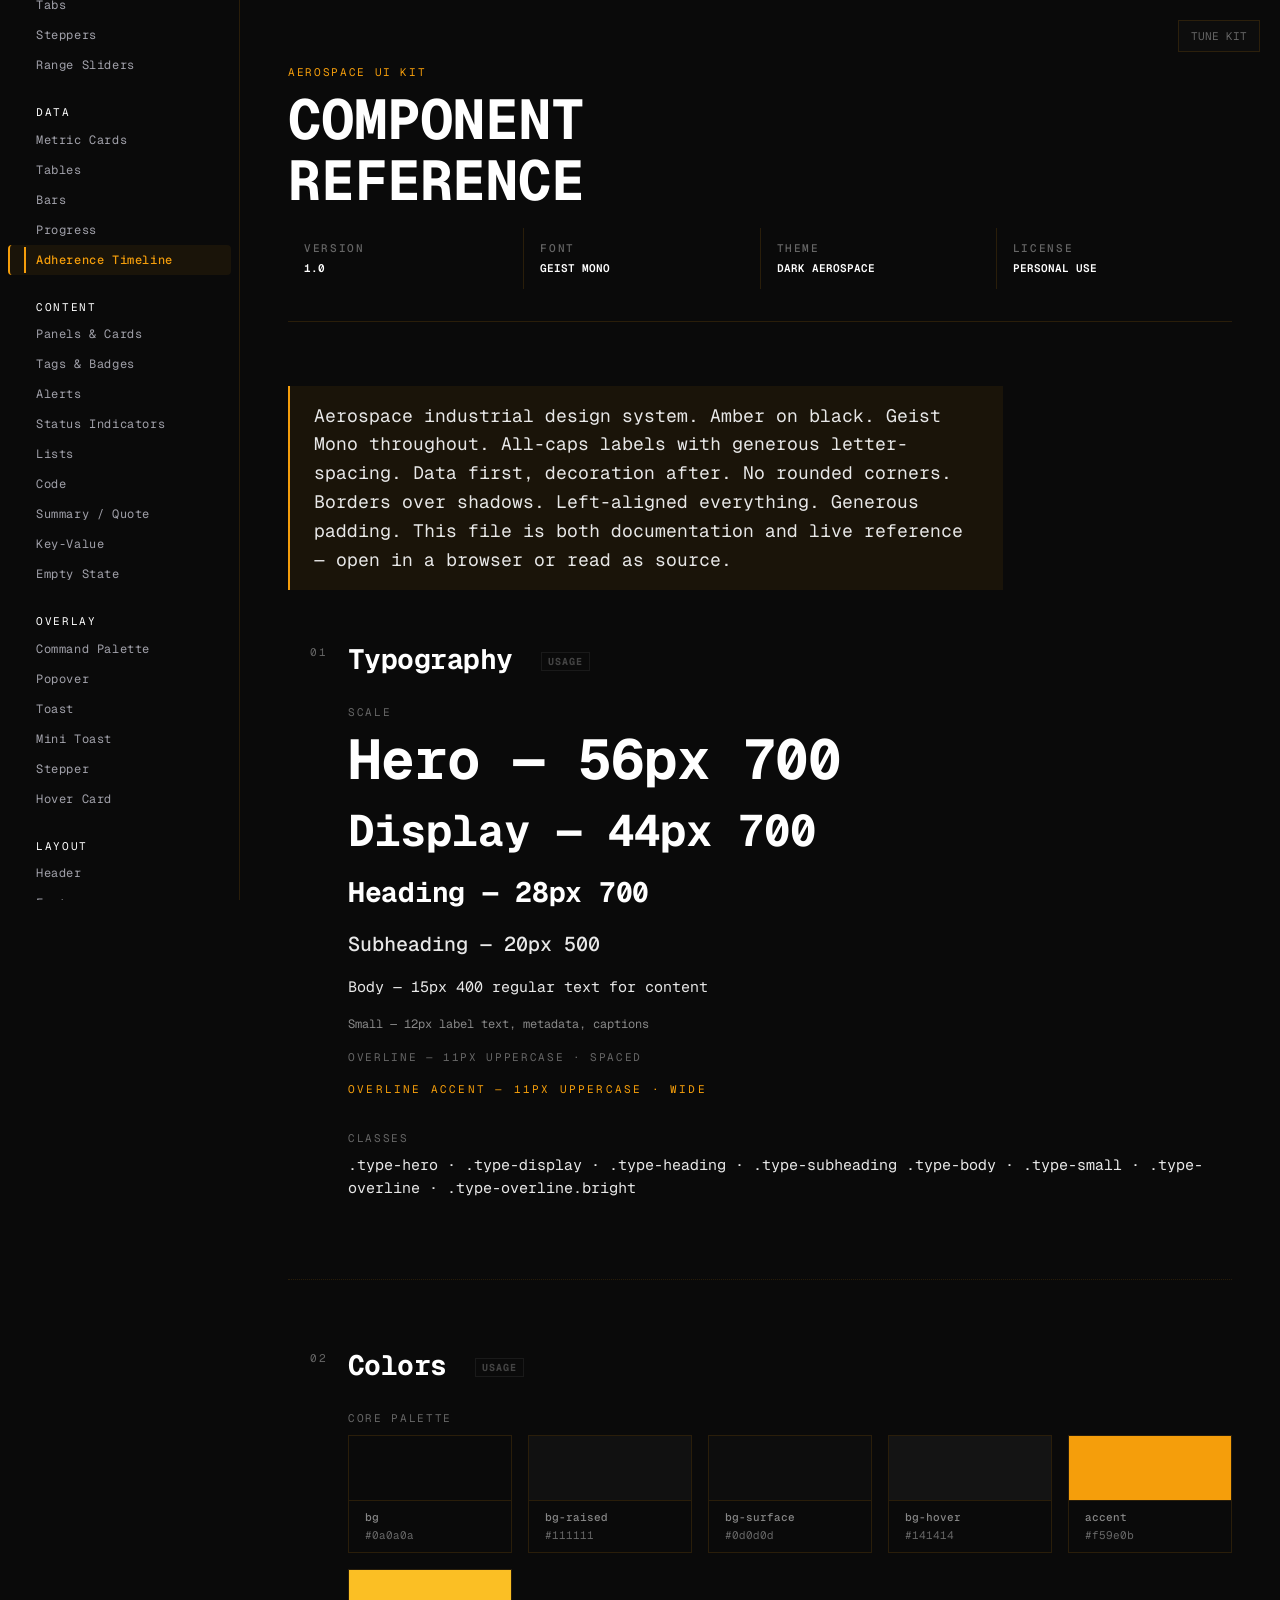
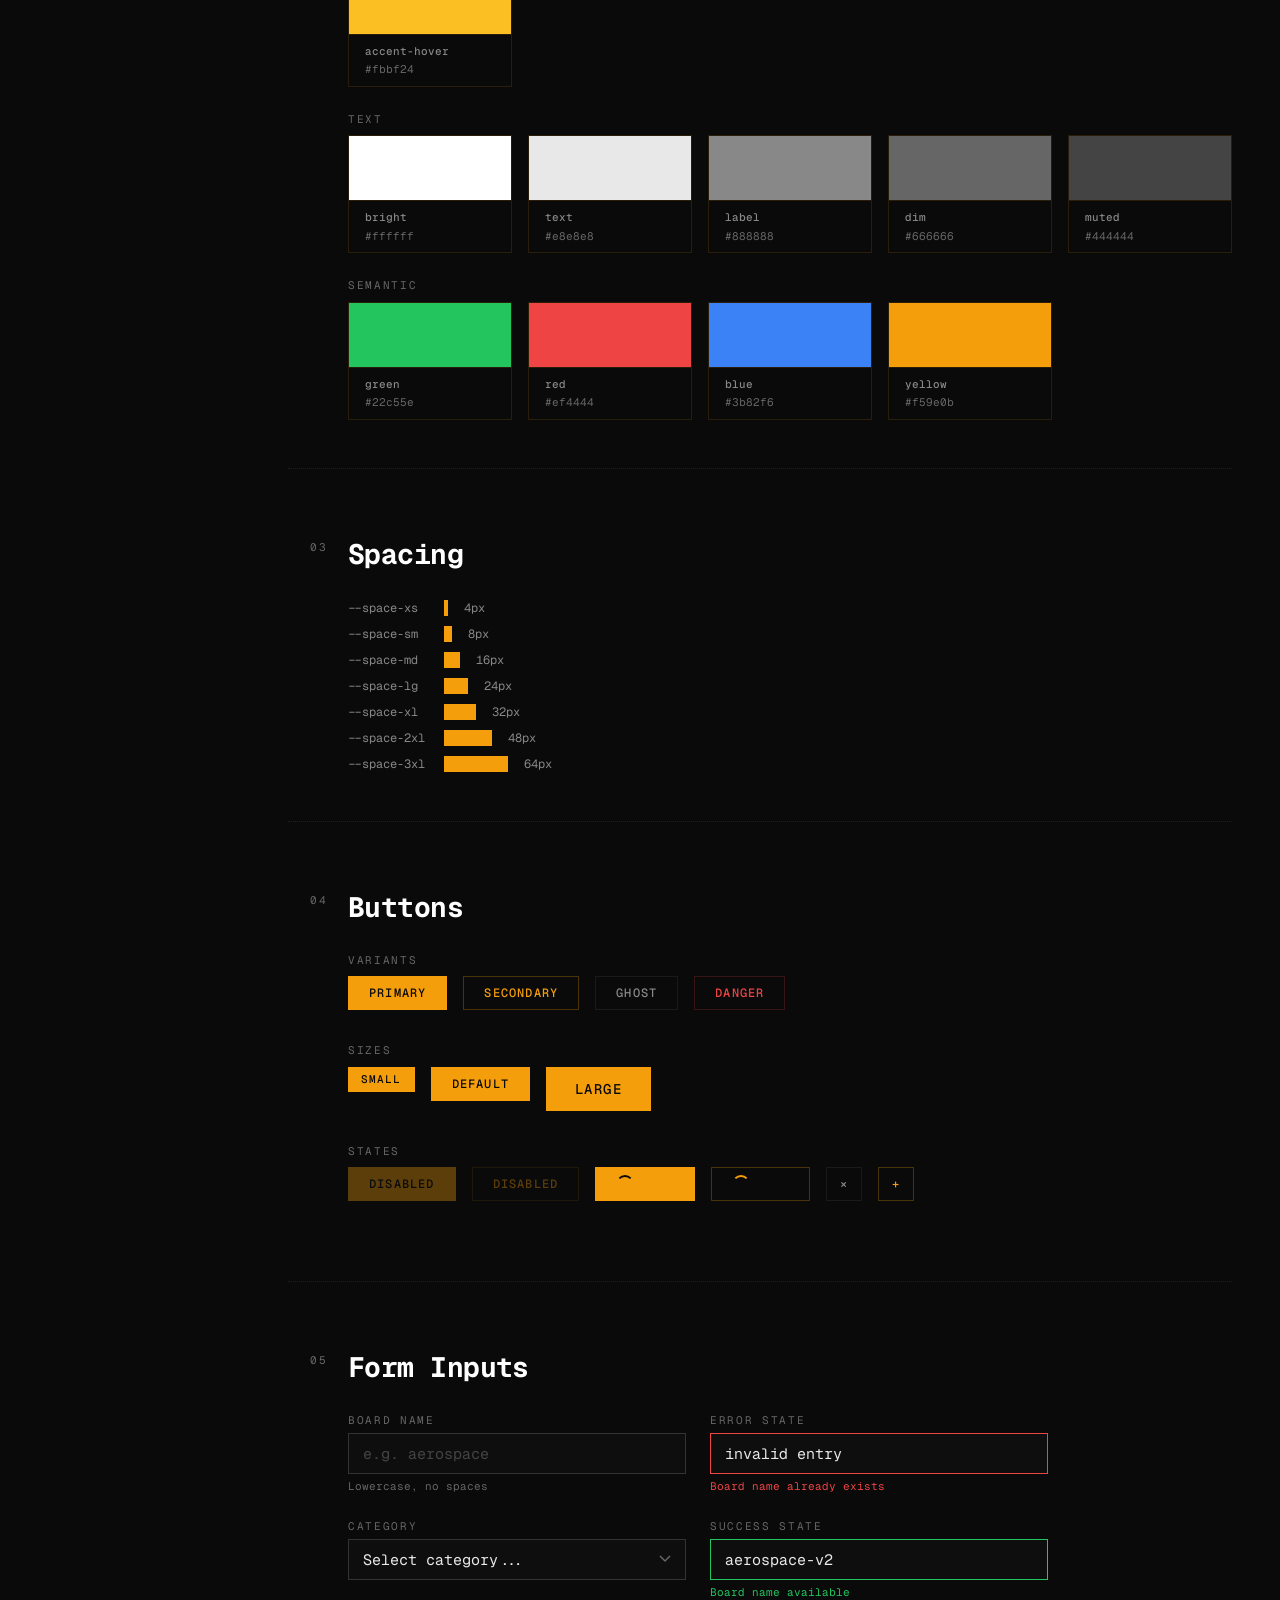
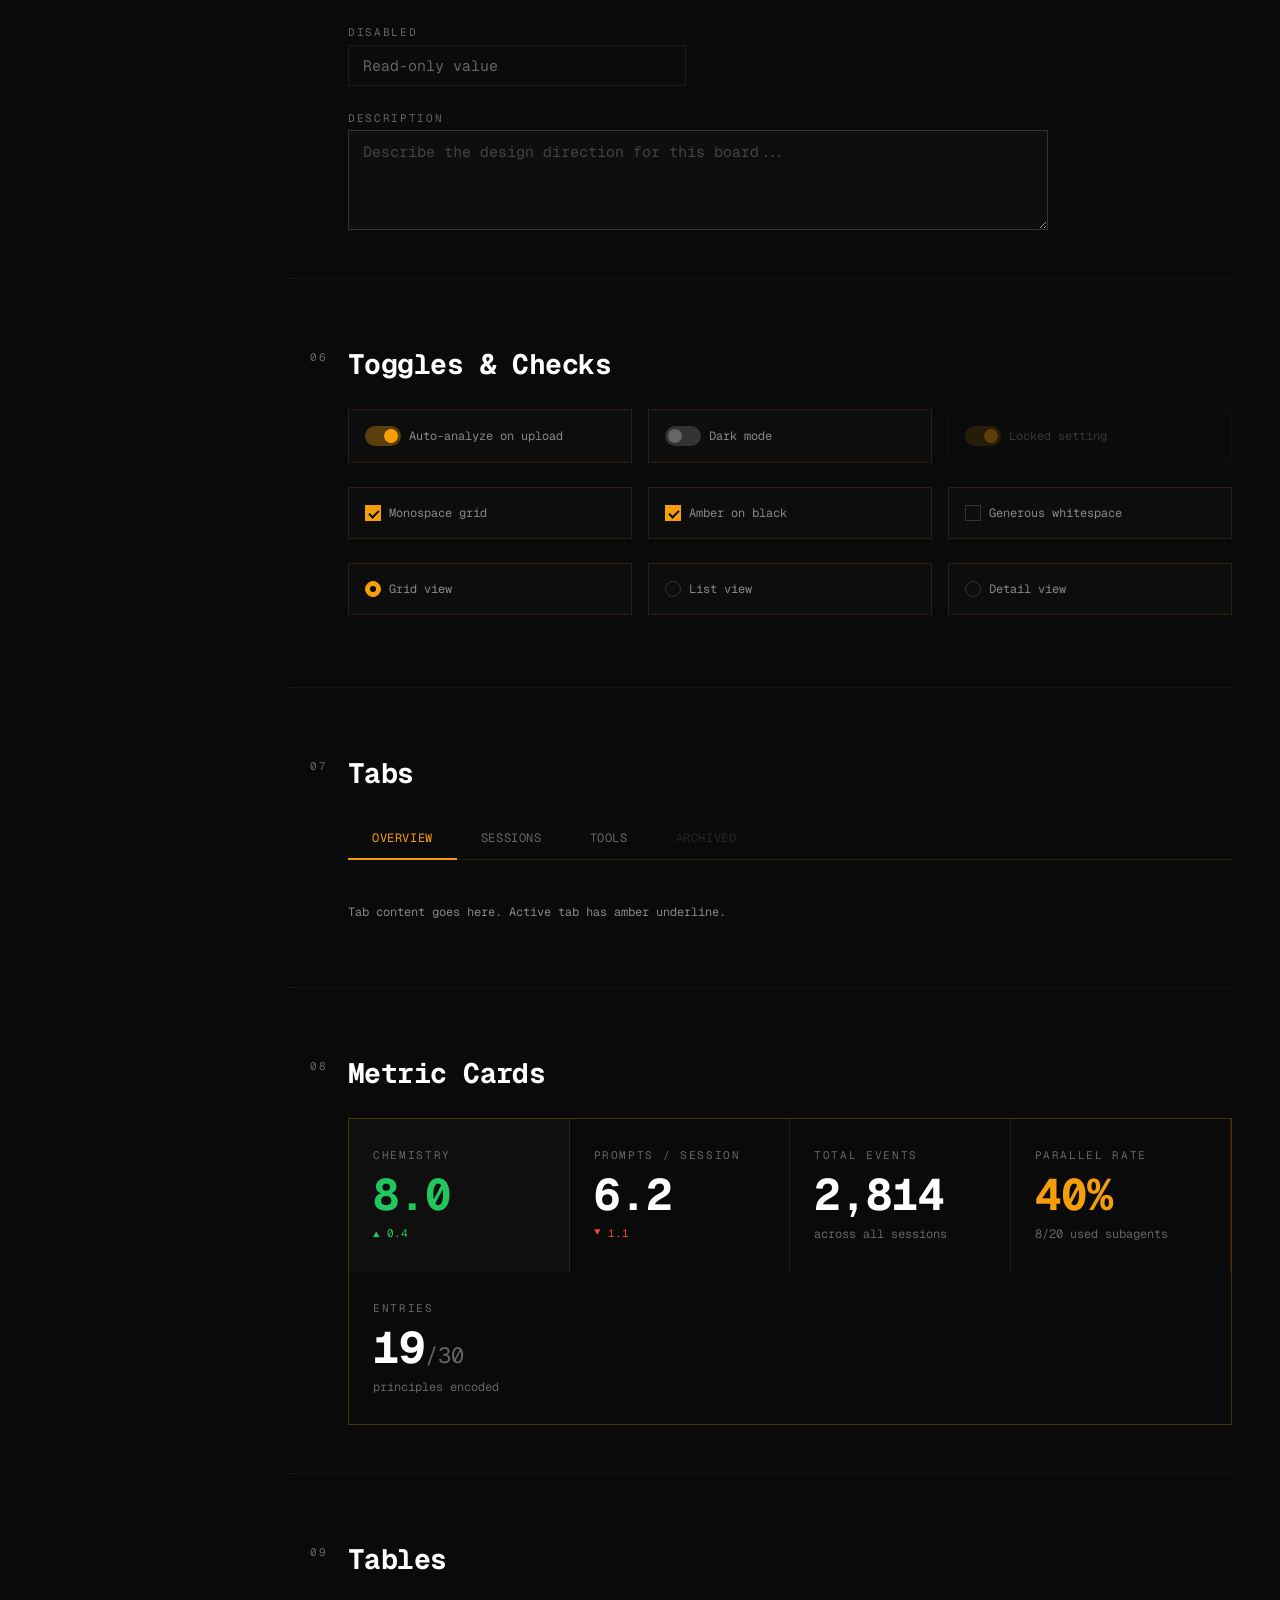
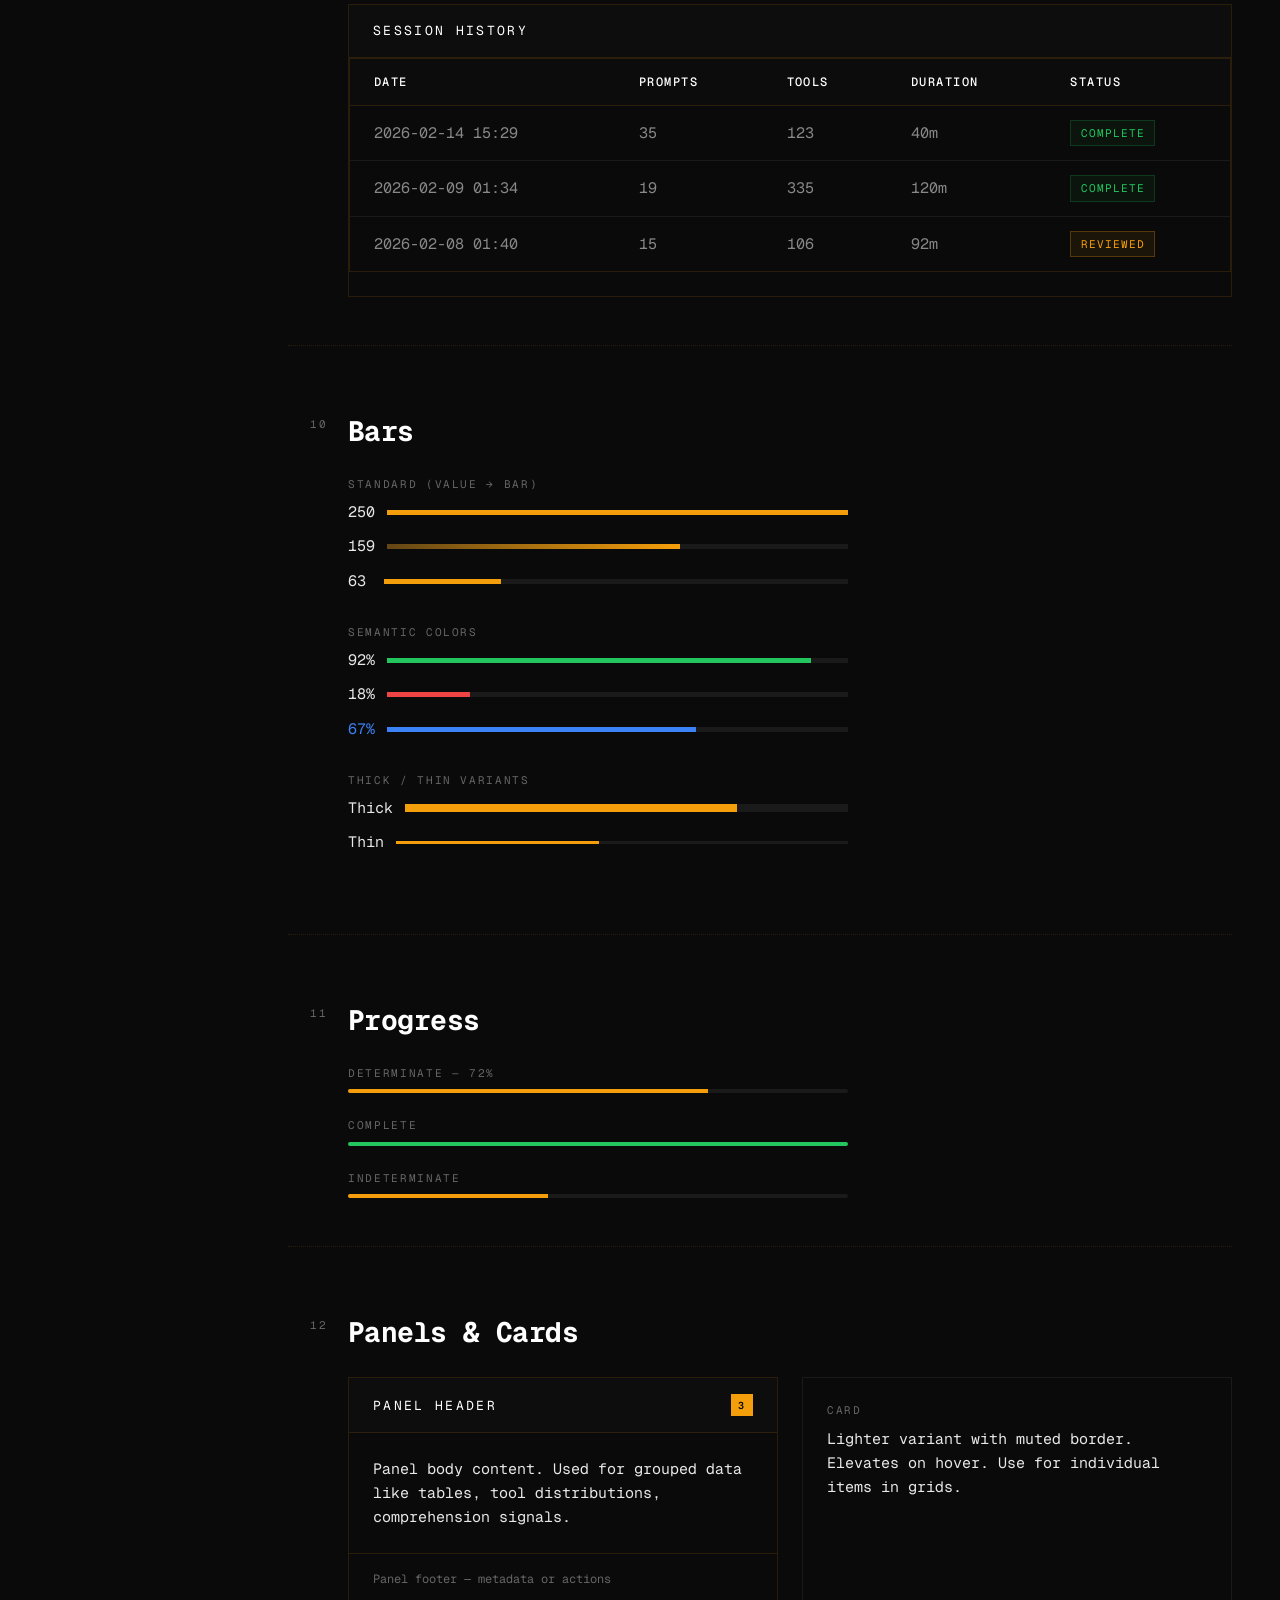
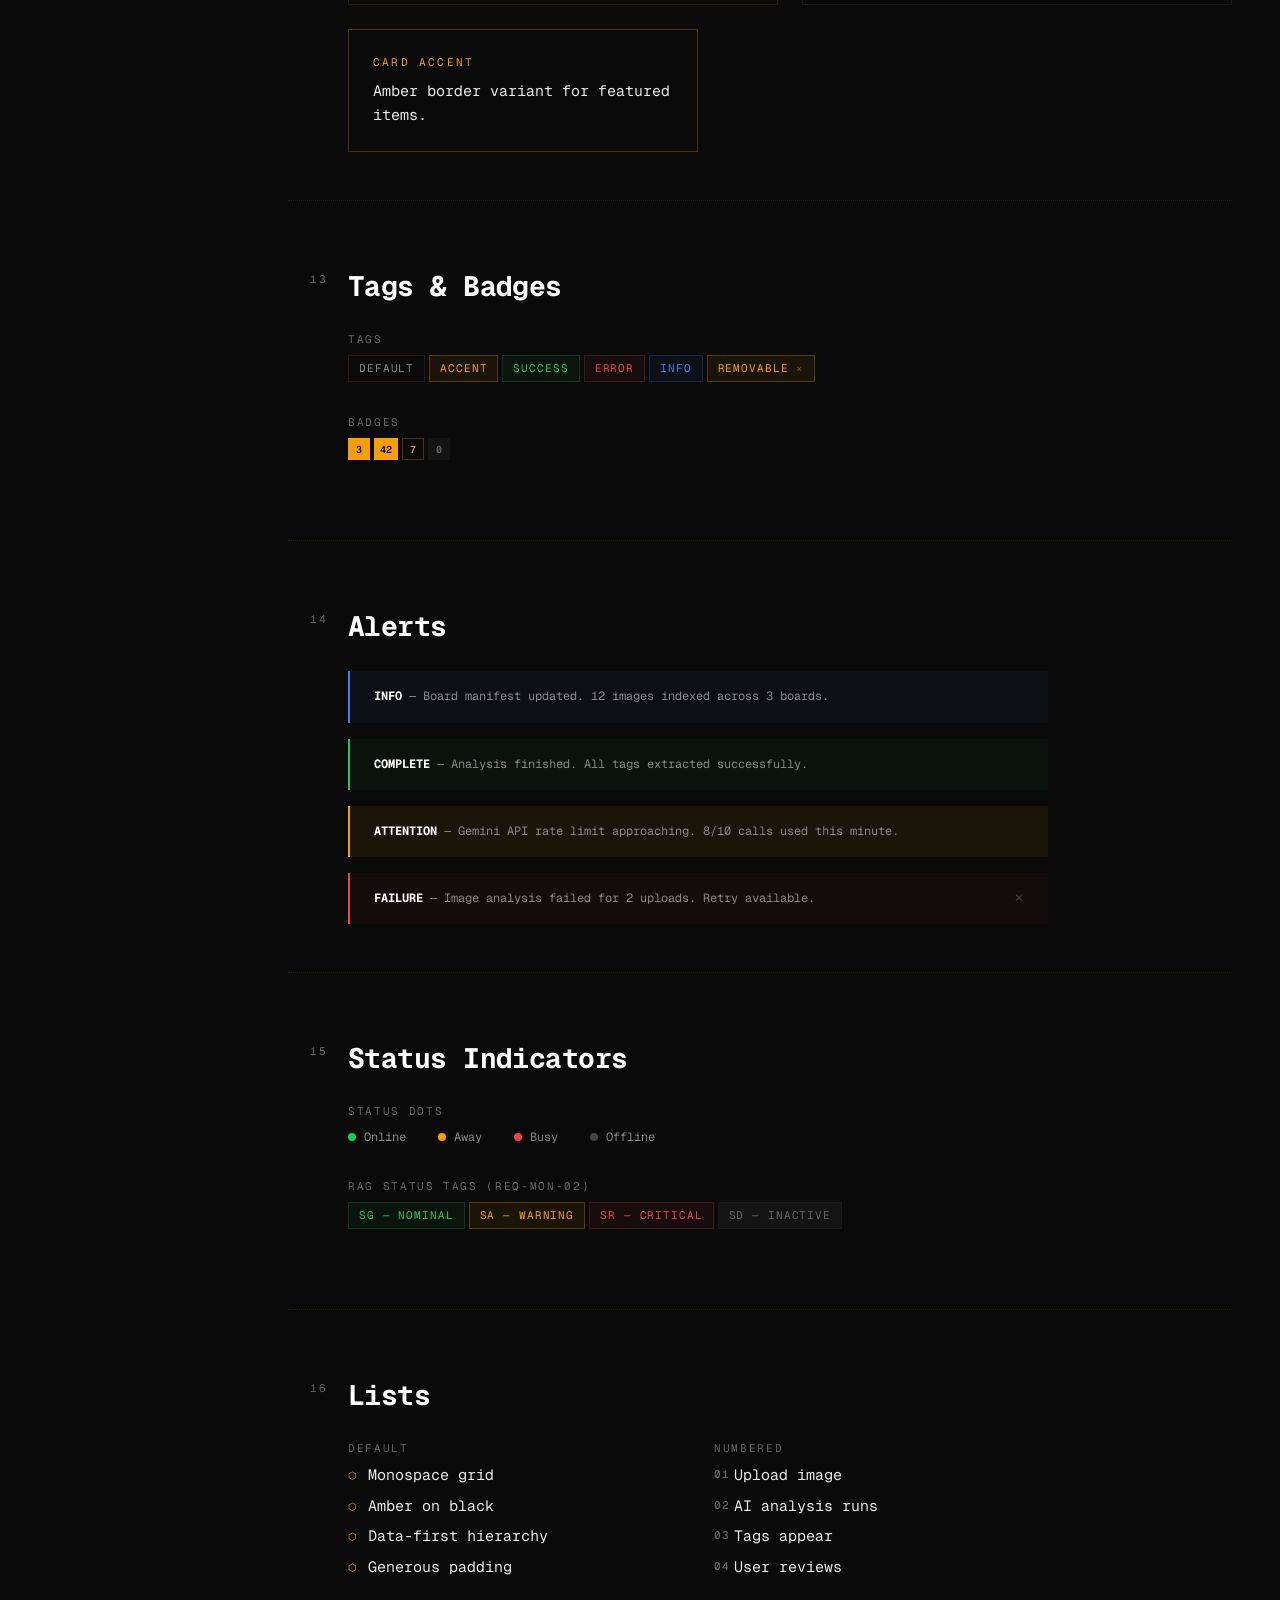
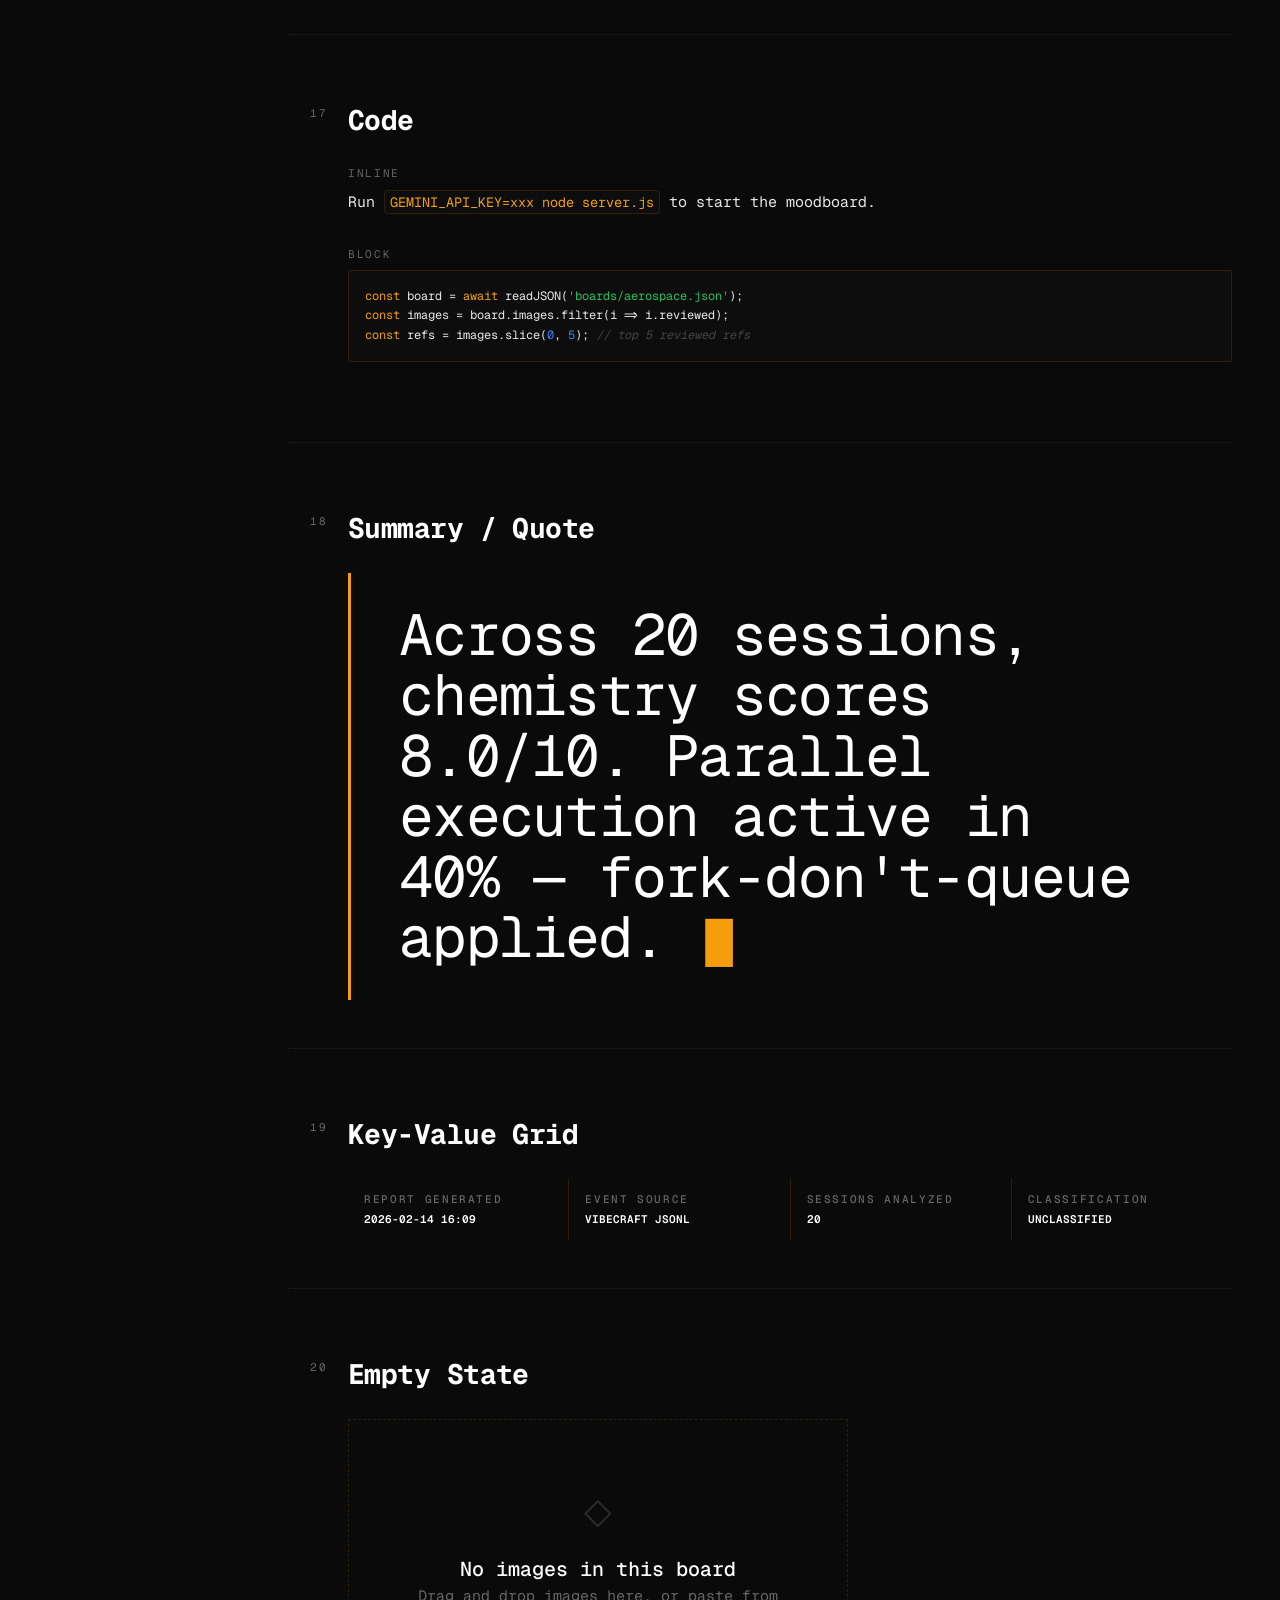
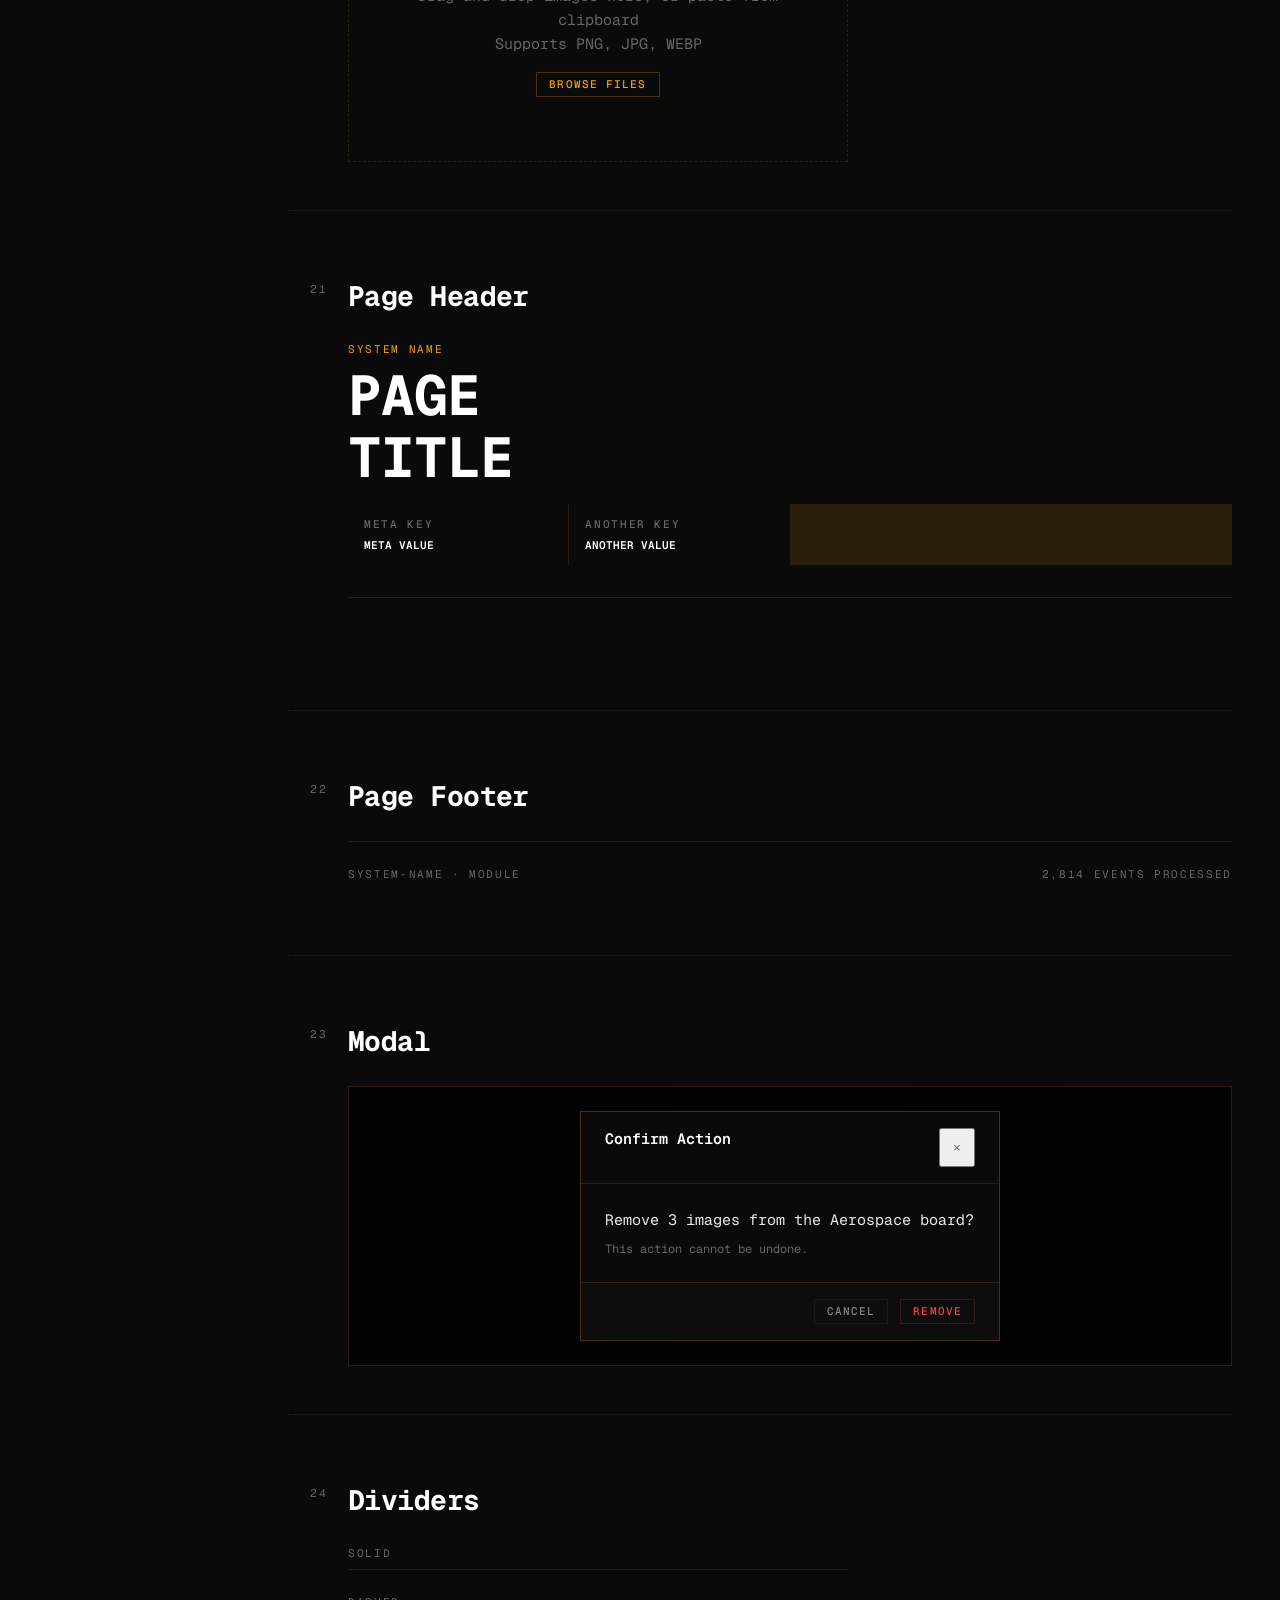
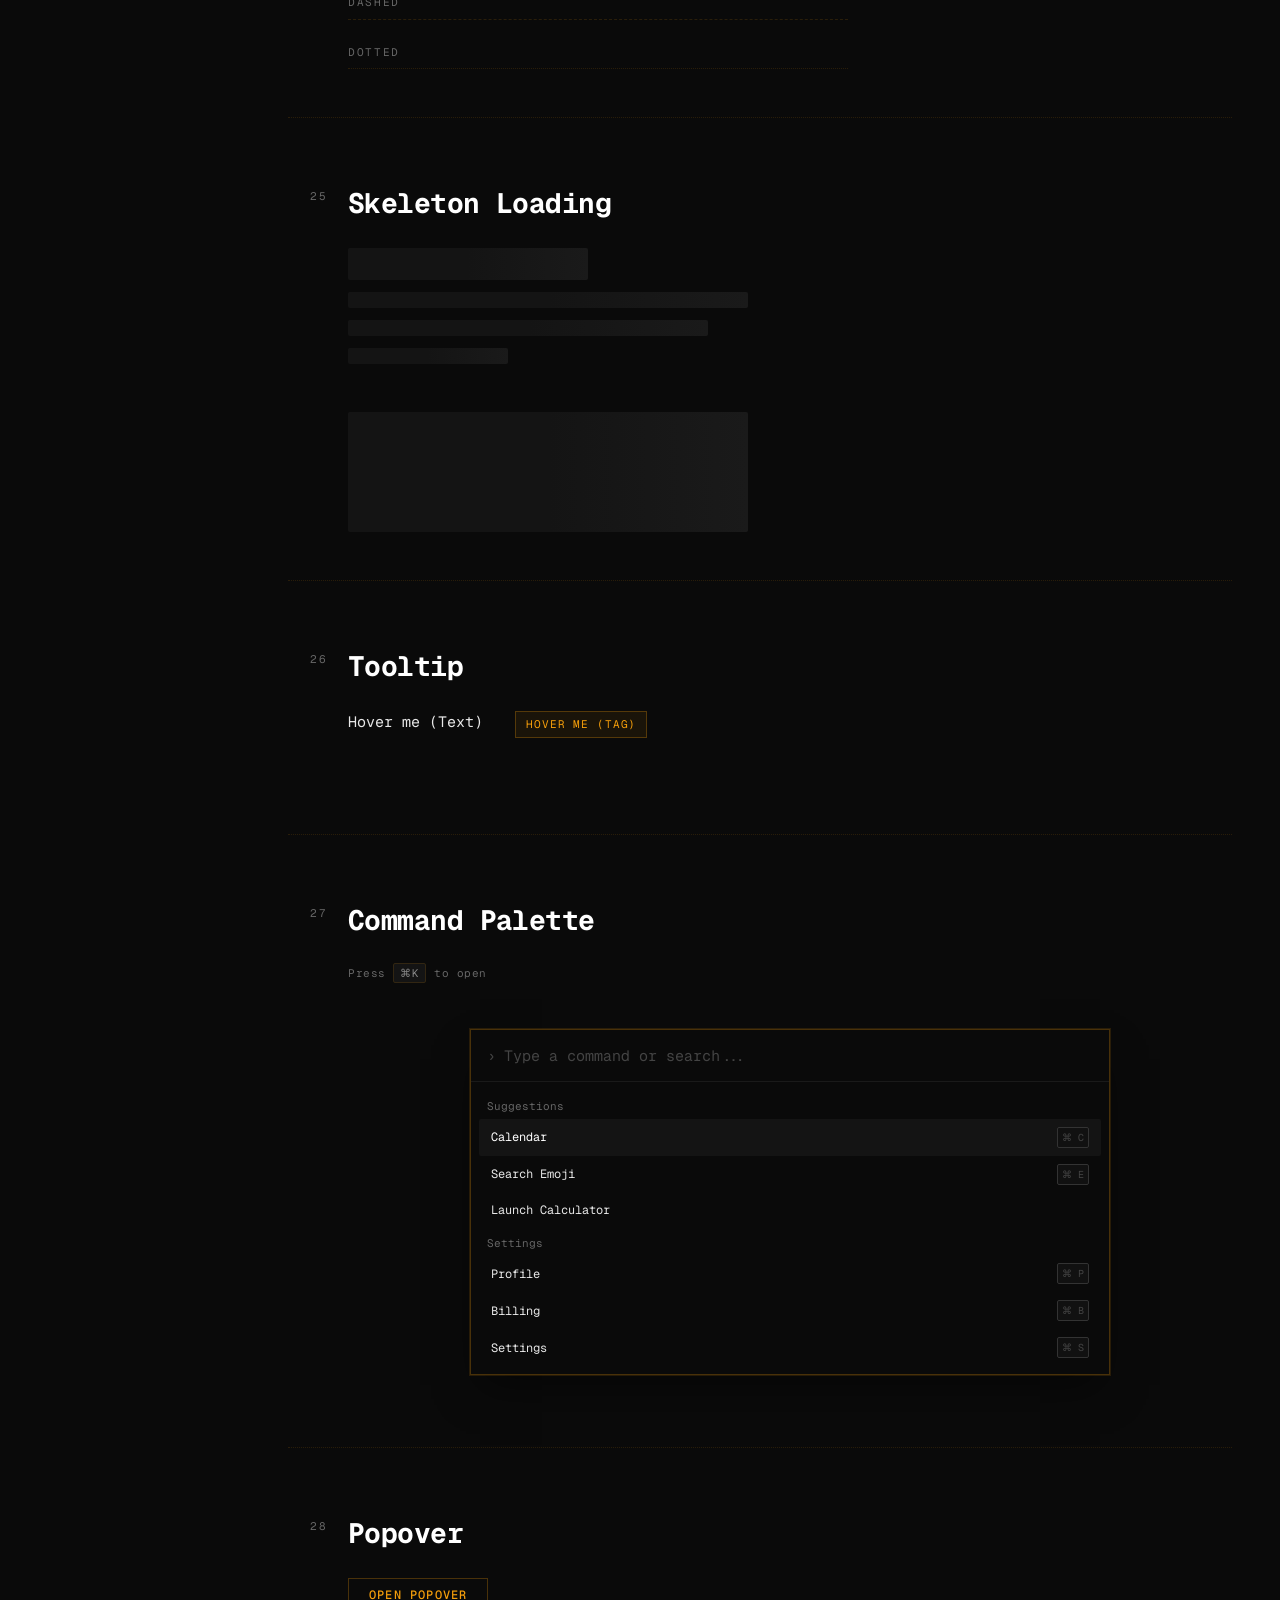
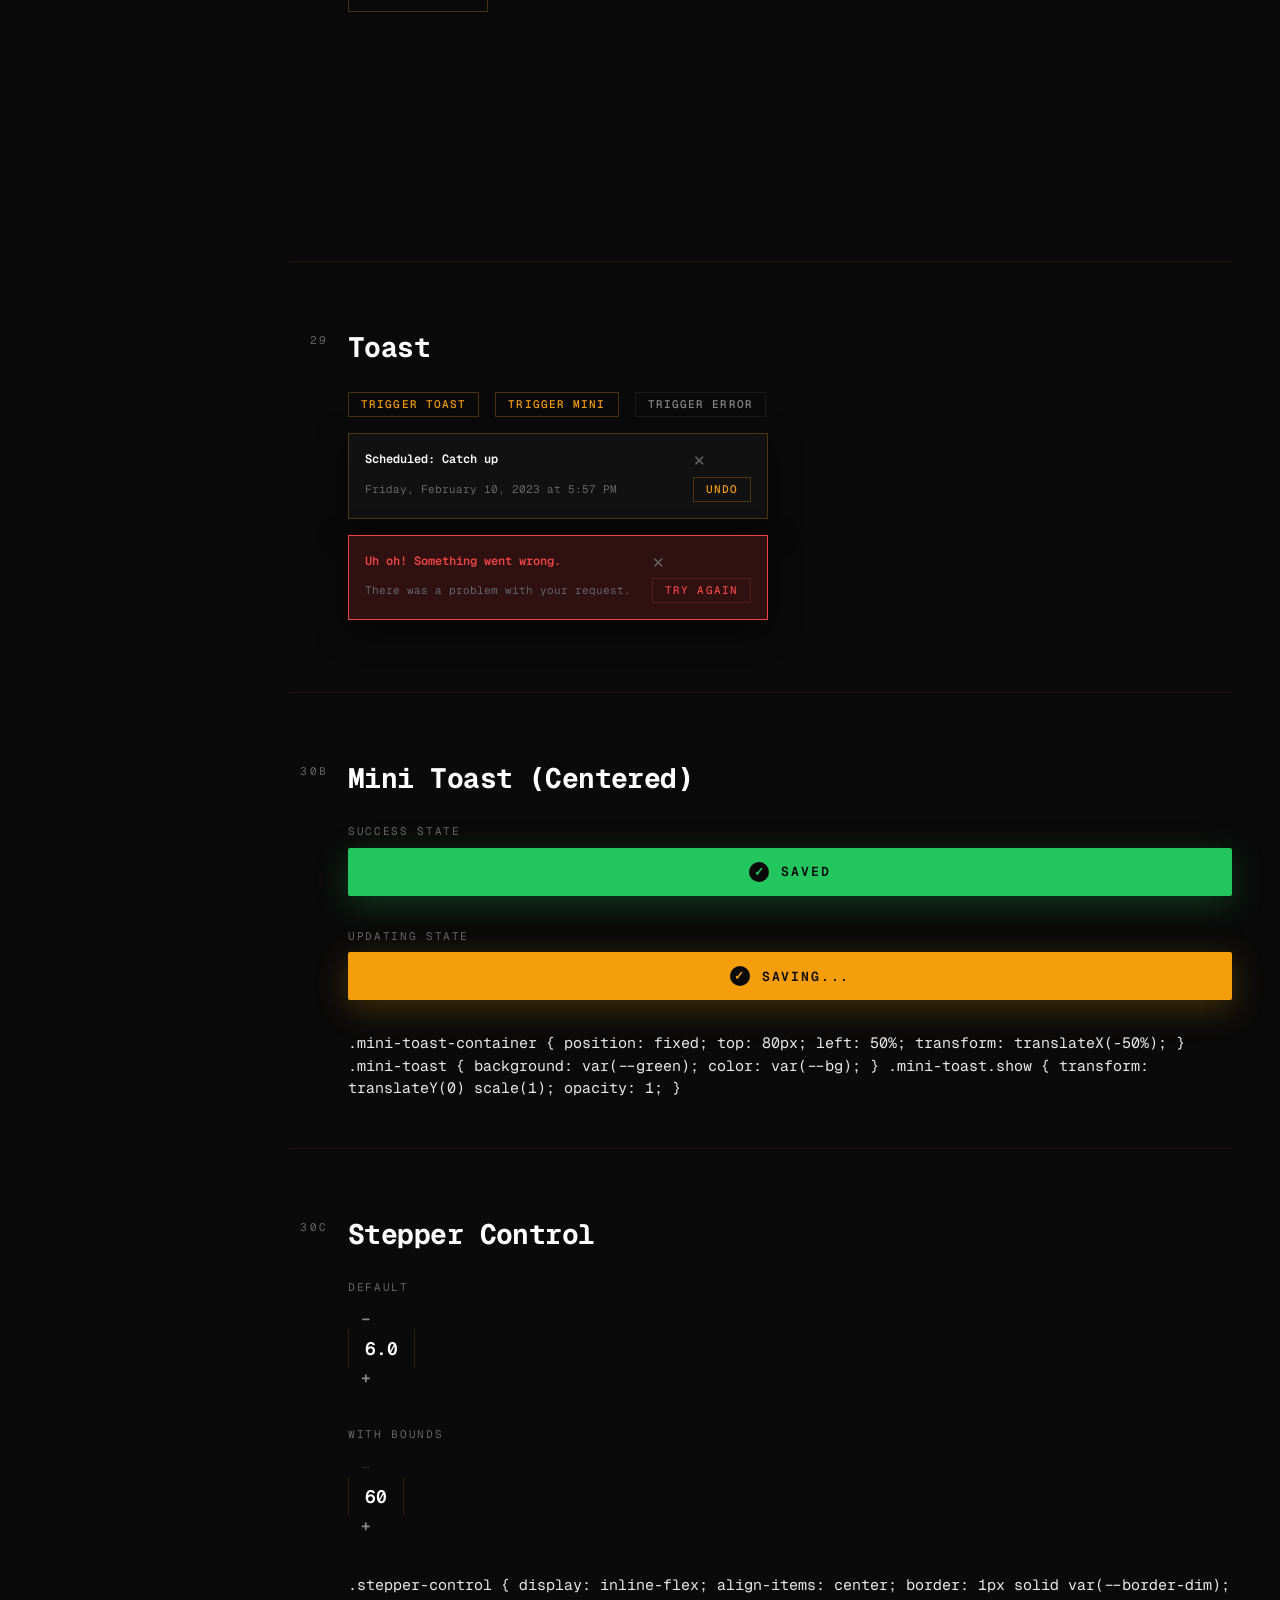
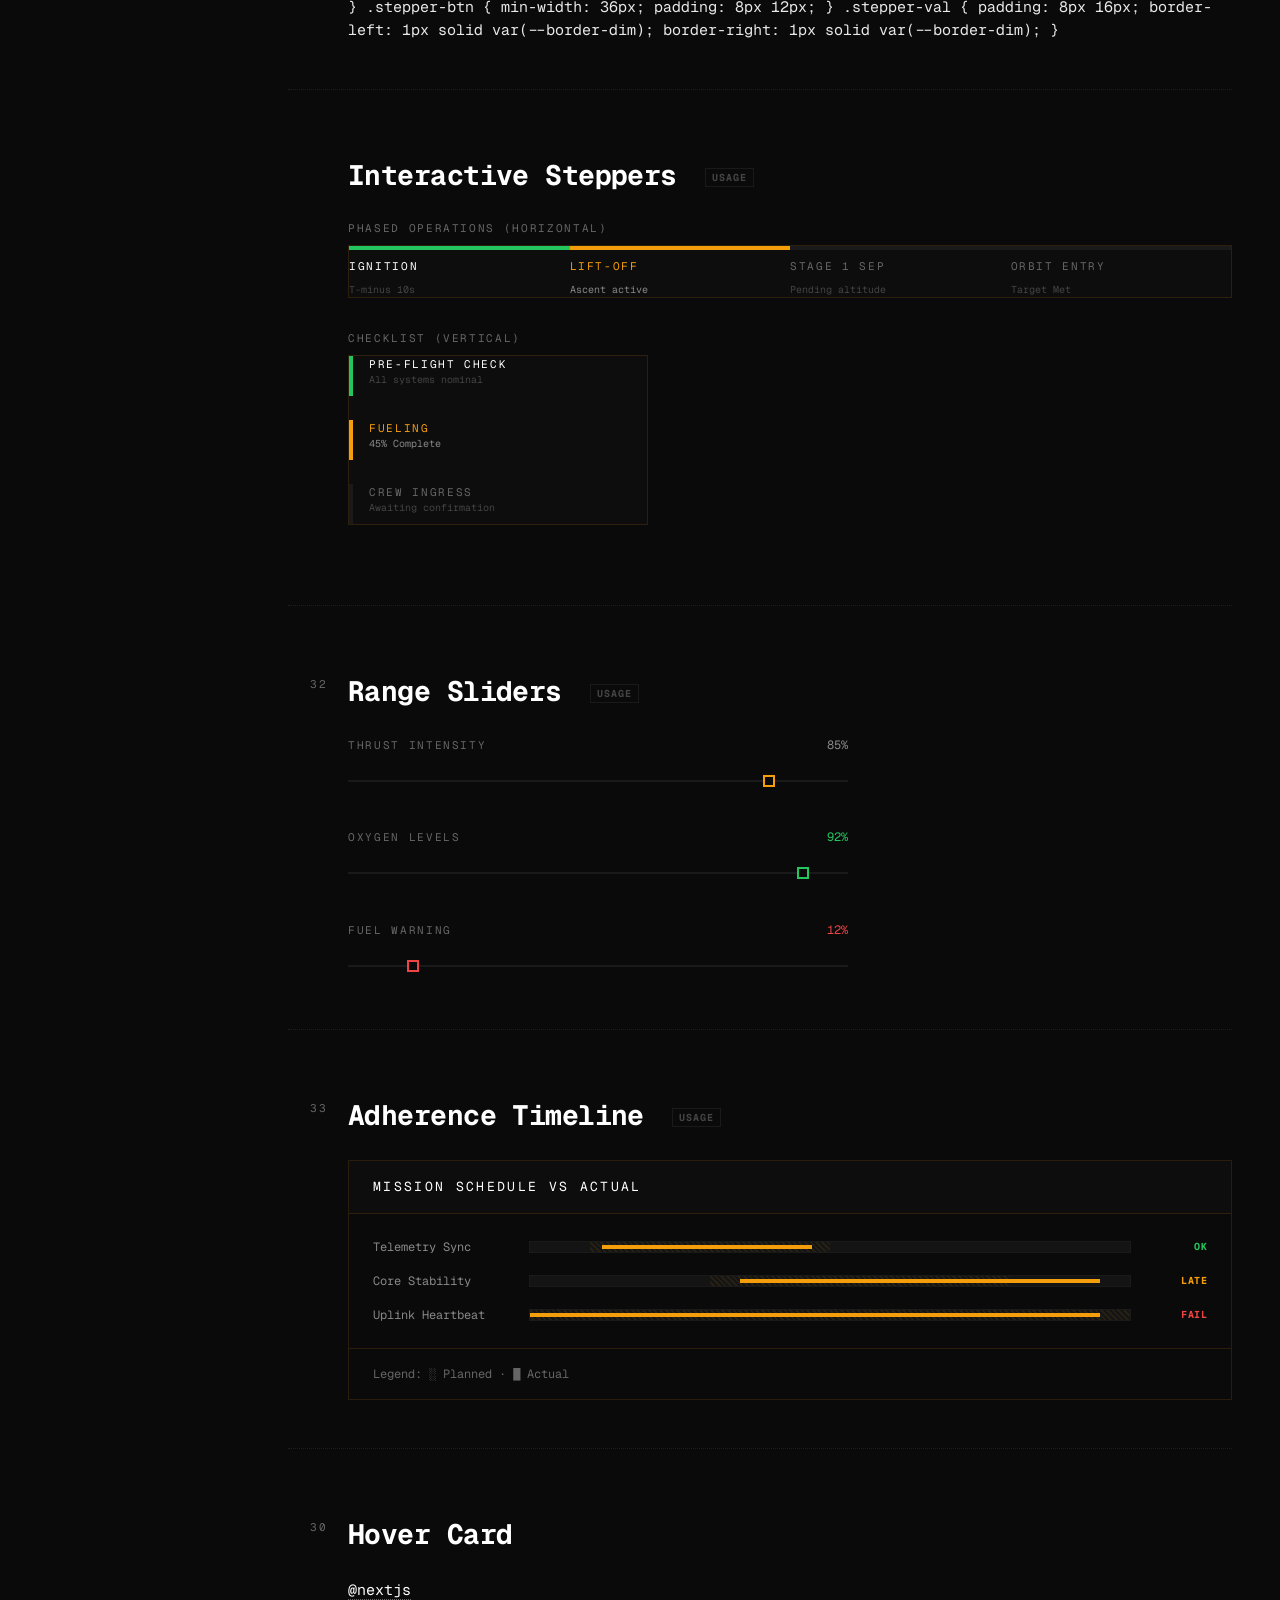
==== commit d28dbebf: "Merge remote-tracking branch 'origin/main' into main and resolve UI conflicts" ====
--- a/index.html
+++ b/index.html
@@ -44,6 +44,8 @@
   <a href="#cmd">Command Palette</a>
   <a href="#popover">Popover</a>
   <a href="#toast">Toast</a>
+  <a href="#mini-toast">Mini Toast</a>
+  <a href="#stepper">Stepper</a>
   <a href="#hovercard">Hover Card</a>
   <div class="nav-heading">Layout</div>
   <a href="#header">Header</a>
@@ -778,9 +780,56 @@
     </div>
   </section>
 
+  <!-- ── 30b. MINI TOAST ── -->
+  <section class="kit-section" id="mini-toast">
+    <div class="kit-section-title">30b</div>
+    <h2>Mini Toast (Centered)</h2>
+    <div class="kit-group">
+      <div class="kit-label">Success State</div>
+      <div class="mini-toast" style="position: relative; transform: none; opacity: 1; top: auto; left: auto;">
+        <div class="mini-toast-icon">✓</div>
+        <span>Saved</span>
+      </div>
+    </div>
+    <div class="kit-group">
+      <div class="kit-label">Updating State</div>
+      <div class="mini-toast updating" style="position: relative; transform: none; opacity: 1; top: auto; left: auto;">
+        <div class="mini-toast-icon">✓</div>
+        <span>Saving...</span>
+      </div>
+    </div>
+    <div class="code-block">.mini-toast-container { position: fixed; top: 80px; left: 50%; transform: translateX(-50%); }
+.mini-toast { background: var(--green); color: var(--bg); }
+.mini-toast.show { transform: translateY(0) scale(1); opacity: 1; }</div>
+  </section>
+
+  <!-- ── 30c. STEPPER CONTROL ── -->
+  <section class="kit-section" id="stepper">
+    <div class="kit-section-title">30c</div>
+    <h2>Stepper Control</h2>
+    <div class="kit-group">
+      <div class="kit-label">Default</div>
+      <div class="stepper-control">
+        <button class="stepper-btn">−</button>
+        <span class="stepper-val">6.0</span>
+        <button class="stepper-btn">+</button>
+      </div>
+    </div>
+    <div class="kit-group">
+      <div class="kit-label">With Bounds</div>
+      <div class="stepper-control">
+        <button class="stepper-btn" disabled>−</button>
+        <span class="stepper-val">60</span>
+        <button class="stepper-btn">+</button>
+      </div>
+    </div>
+    <div class="code-block">.stepper-control { display: inline-flex; align-items: center; border: 1px solid var(--border-dim); }
+.stepper-btn { min-width: 36px; padding: 8px 12px; }
+.stepper-val { padding: 8px 16px; border-left: 1px solid var(--border-dim); border-right: 1px solid var(--border-dim); }</div>
+  </section>
+
   <!-- ── 31. STEPPERS ── -->
   <section class="kit-section" id="steppers">
-    <div class="kit-section-title">31</div>
     <h2>Interactive Steppers <a href="#code" class="kit-doc-link">Usage</a></h2>
     
     <div class="kit-group">
--- a/style.css
+++ b/style.css
@@ -1083,6 +1083,120 @@
   justify-content: center;
   font-weight: 600;
   color: var(--text-muted);
+}
+
+/* ═══════════════════════════════════════════════
+   30. STEPPER CONTROL
+   ═══════════════════════════════════════════════ */
+.stepper {
+  display: inline-flex;
+  align-items: center;
+  border: 1px solid var(--border-dim);
+  background: var(--bg-surface);
+}
+
+.stepper-btn {
+  font-family: var(--font-mono);
+  font-size: 16px;
+  font-weight: 600;
+  color: var(--text-label);
+  background: transparent;
+  border: none;
+  padding: 8px 12px;
+  cursor: pointer;
+  transition: color var(--transition), background var(--transition);
+  line-height: 1;
+  display: flex;
+  align-items: center;
+  justify-content: center;
+  min-width: 36px;
+}
+
+.stepper-btn:hover:not(:disabled) {
+  color: var(--accent);
+  background: var(--bg-hover);
+}
+
+.stepper-btn:disabled {
+  color: var(--text-muted);
+  cursor: default;
+  opacity: 0.35;
+}
+
+.stepper-val {
+  font-family: var(--font-mono);
+  font-size: 18px;
+  font-weight: 600;
+  color: var(--text-bright);
+  padding: 8px 16px;
+  min-width: 60px;
+  text-align: center;
+  border-left: 1px solid var(--border-dim);
+  border-right: 1px solid var(--border-dim);
+}
+
+/* ═══════════════════════════════════════════════
+   31. MINI TOAST (Centered Notification)
+   ═══════════════════════════════════════════════ */
+.mini-toast-container {
+  position: fixed;
+  top: 80px;
+  left: 50%;
+  transform: translateX(-50%);
+  z-index: 2000;
+  display: flex;
+  flex-direction: column;
+  gap: var(--space-sm);
+  pointer-events: none;
+}
+
+.mini-toast {
+  pointer-events: auto;
+  background: var(--green);
+  border: none;
+  padding: 14px 28px;
+  font-size: 13px;
+  font-weight: 600;
+  text-transform: uppercase;
+  letter-spacing: 0.14em;
+  color: var(--bg);
+  display: flex;
+  align-items: center;
+  gap: 12px;
+  box-shadow: 0 8px 32px rgba(34, 197, 94, 0.25);
+  border-radius: var(--radius-sm);
+  transform: translateY(-30px) scale(0.95);
+  opacity: 0;
+  transition: transform 0.4s cubic-bezier(0.34, 1.56, 0.64, 1), opacity 0.35s ease;
+  min-width: 180px;
+  justify-content: center;
+}
+
+.mini-toast.show {
+  transform: translateY(0) scale(1);
+  opacity: 1;
+}
+
+.mini-toast-icon {
+  width: 20px;
+  height: 20px;
+  border-radius: 50%;
+  background: var(--bg);
+  display: flex;
+  align-items: center;
+  justify-content: center;
+  font-size: 12px;
+  color: var(--green);
+  font-weight: 700;
+}
+
+.mini-toast.updating {
+  background: var(--accent);
+  box-shadow: 0 8px 32px rgba(245, 158, 11, 0.25);
+}
+
+.mini-toast.updating .mini-toast-icon {
+  color: var(--accent);
 }
 
 /* ═══════════════════════════════════════════════
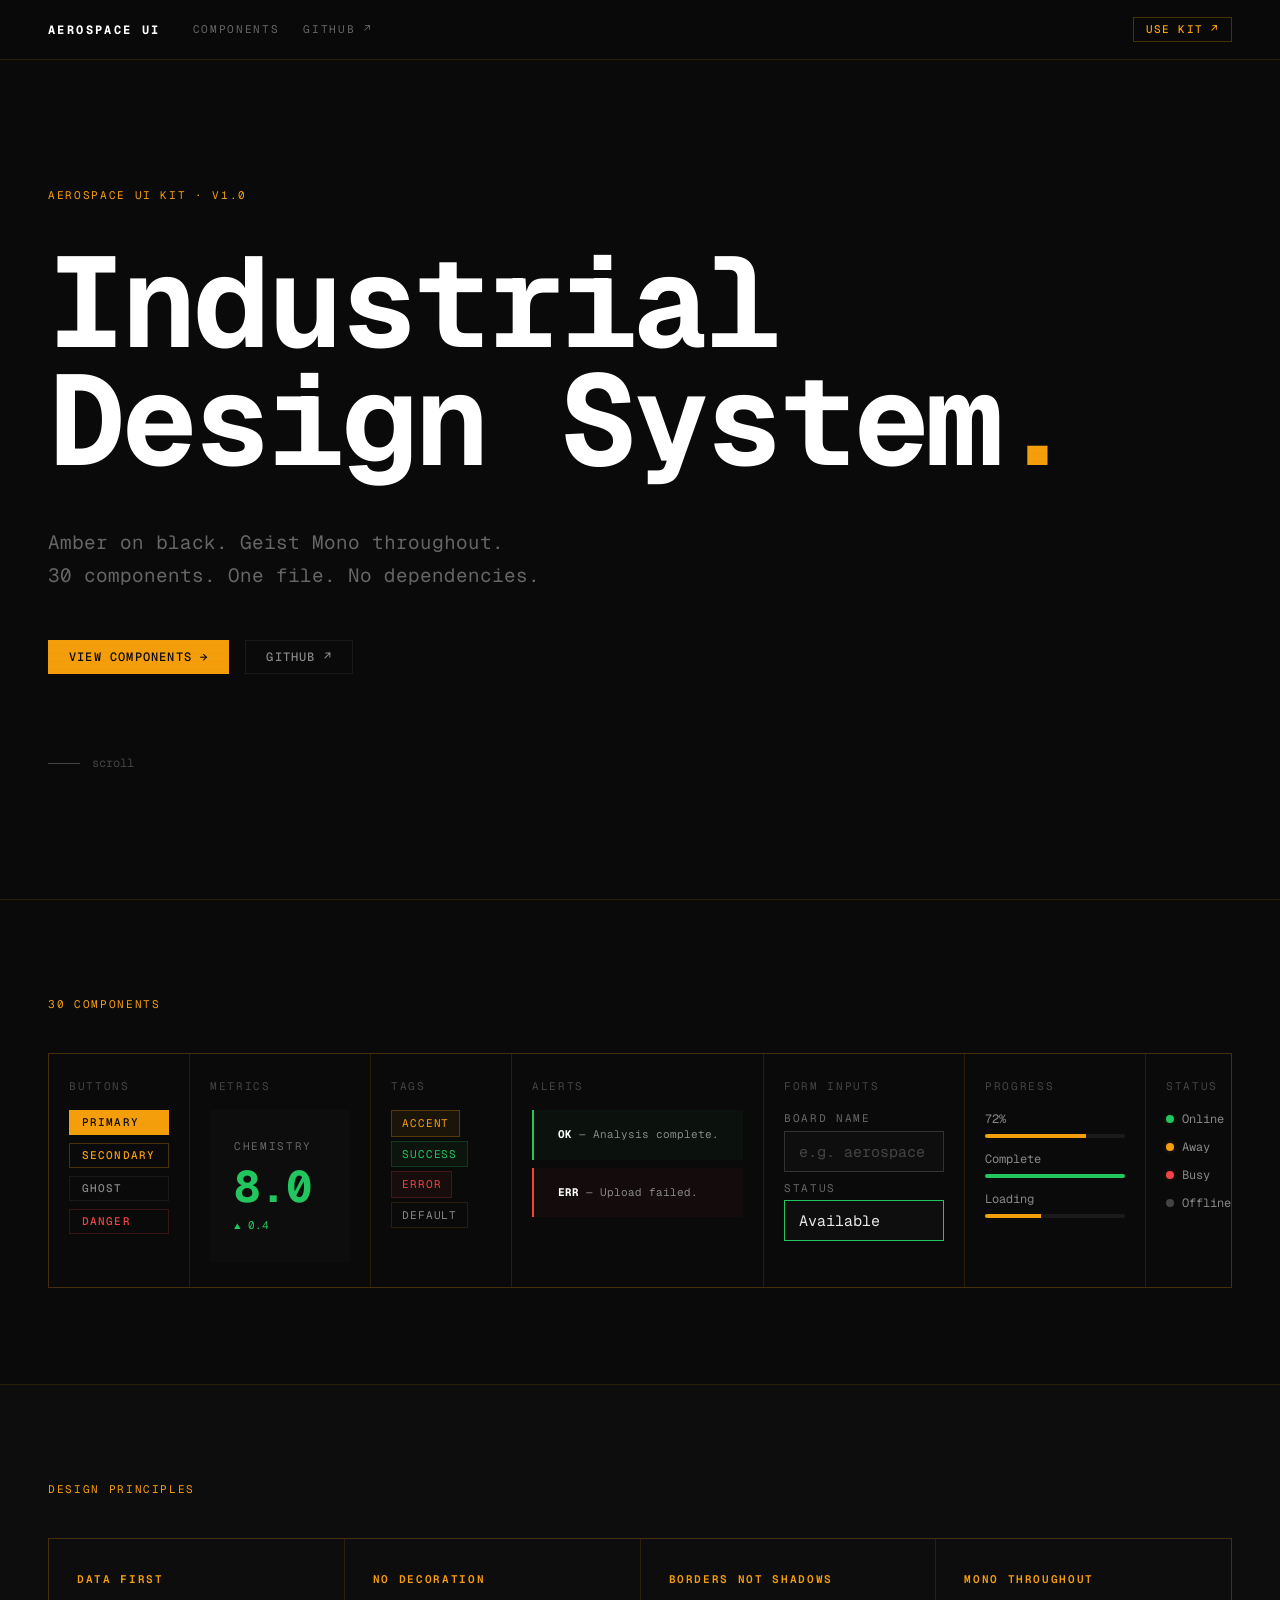
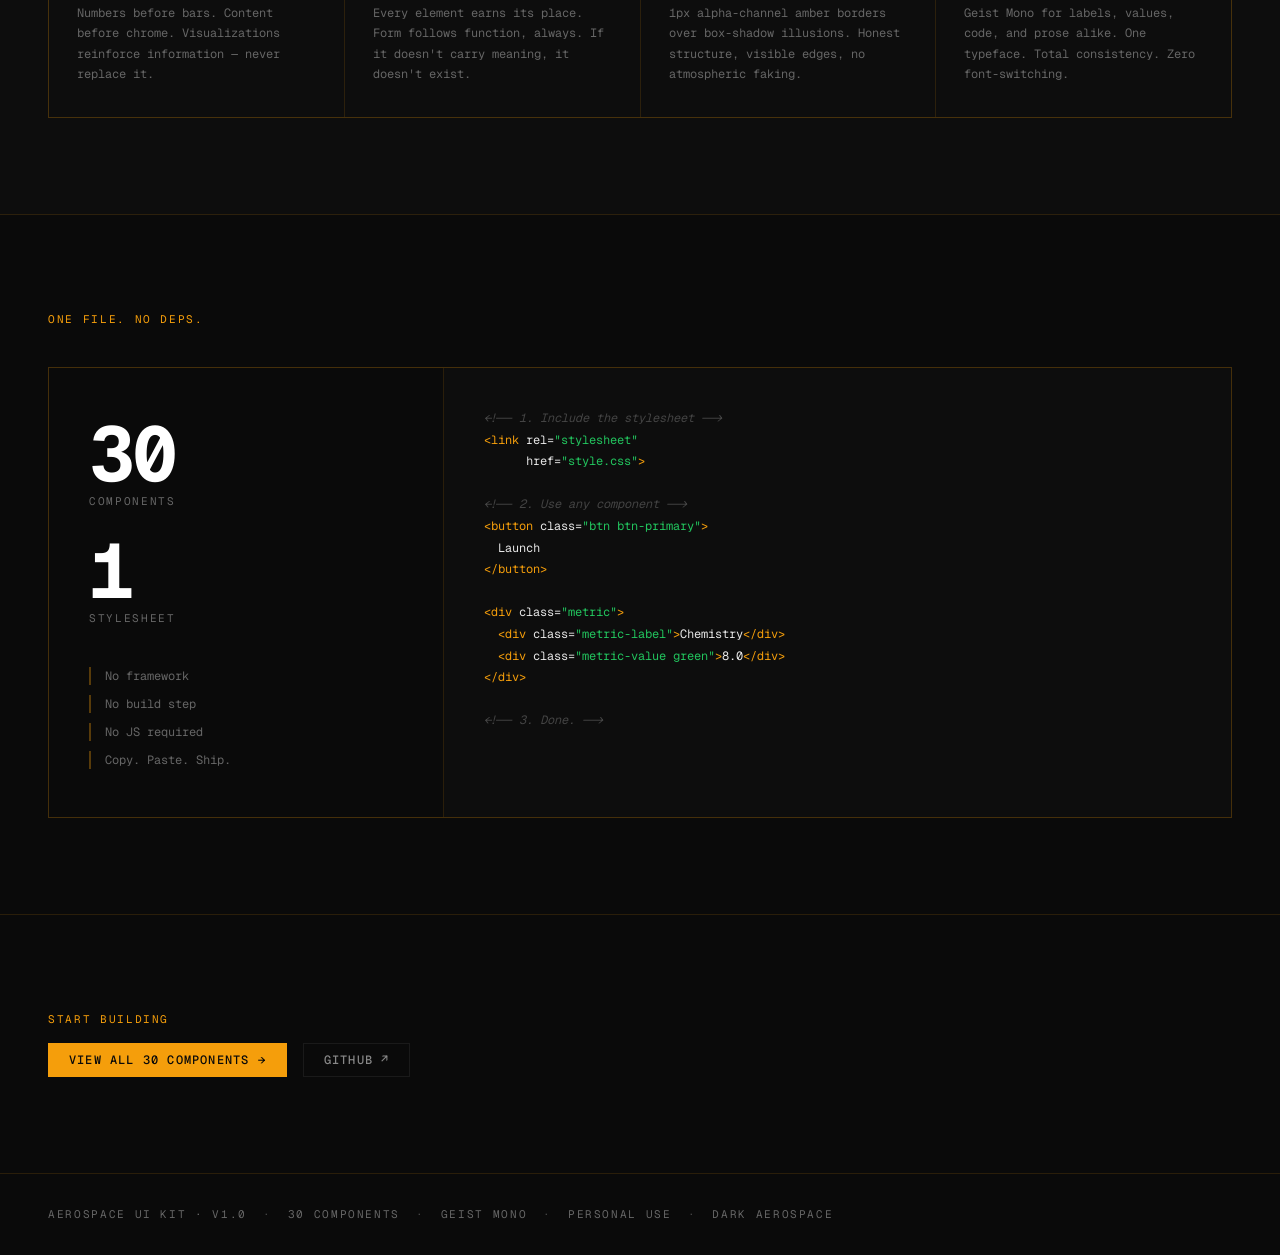
==== commit 3e4ad209: "deploy: restructure for Pages subdomain root - landing.html → index.html (subdomain root) - index.ht" ====
--- a/index.html
+++ b/index.html
@@ -3,1008 +3,283 @@
 <head>
 <meta charset="UTF-8">
 <meta name="viewport" content="width=device-width, initial-scale=1.0">
-<title>AEROSPACE UI KIT — Component Reference</title>
+<title>Aerospace UI Kit — Industrial Design System</title>
 <link rel="preconnect" href="https://fonts.googleapis.com">
 <link href="https://fonts.googleapis.com/css2?family=Geist+Mono:wght@300;400;500;600;700&display=swap" rel="stylesheet">
 <link rel="stylesheet" href="style.css">
-<script defer src="foundation_tune.js"></script>
-<script defer src="nav_highlight.js"></script>
+<link rel="stylesheet" href="landing.css">
 </head>
-<body>
-
-<nav class="kit-nav">
-  <div class="nav-heading">Foundation</div>
-  <a href="#typography">Typography</a>
-  <a href="#colors">Colors</a>
-  <a href="#spacing">Spacing</a>
-  <div class="nav-heading">Controls</div>
-  <a href="#buttons">Buttons</a>
-  <a href="#inputs">Form Inputs</a>
-  <a href="#toggles">Toggles & Checks</a>
-  <a href="#tabs">Tabs</a>
-  <a href="#steppers">Steppers</a>
-  <a href="#sliders">Range Sliders</a>
-  <div class="nav-heading">Data</div>
-  <a href="#metrics">Metric Cards</a>
-  <a href="#tables">Tables</a>
-  <a href="#bars">Bars</a>
-  <a href="#progress">Progress</a>
-  <a href="#timeline">Adherence Timeline</a>
-  <div class="nav-heading">Content</div>
-  <a href="#panels">Panels & Cards</a>
-  <a href="#tags">Tags & Badges</a>
-  <a href="#alerts">Alerts</a>
-  <a href="#status">Status Indicators</a>
-  <a href="#lists">Lists</a>
-  <a href="#code">Code</a>
-  <a href="#summary">Summary / Quote</a>
-  <a href="#kv">Key-Value</a>
-  <a href="#empty">Empty State</a>
-  <div class="nav-heading">Overlay</div>
-  <a href="#cmd">Command Palette</a>
-  <a href="#popover">Popover</a>
-  <a href="#toast">Toast</a>
-  <a href="#mini-toast">Mini Toast</a>
-  <a href="#stepper">Stepper</a>
-  <a href="#hovercard">Hover Card</a>
-  <div class="nav-heading">Layout</div>
-  <a href="#header">Header</a>
-  <a href="#footer">Footer</a>
-  <a href="#modal">Modal</a>
-  <a href="#dividers">Dividers</a>
-  <a href="#skeleton">Skeleton</a>
-  <a href="#tooltip">Tooltip</a>
-
+<body class="lp">
+
+<!-- ── NAV ── -->
+<nav class="lp-nav">
+  <a href="#" class="lp-logo">AEROSPACE UI</a>
+  <div class="lp-nav-links">
+    <a href="components/" class="lp-nav-link">COMPONENTS</a>
+    <a href="https://github.com" class="lp-nav-link" target="_blank" rel="noopener">GITHUB ↗</a>
+  </div>
+  <a href="components/" class="btn btn-secondary btn-sm">USE KIT ↗</a>
 </nav>
 
 
-<!-- ═══════════════════════════════════════════
-     MAIN CONTENT
-     ═══════════════════════════════════════════ -->
-<main class="kit-main">
-
-  <div class="page-header">
-    <div>
-      <div class="overline">Aerospace UI Kit</div>
-      <div class="title">Component<br>Reference</div>
-    </div>
-    <div class="kv-grid">
-      <div class="kv-cell"><span class="kv-label">VERSION</span><span class="kv-value">1.0</span></div>
-      <div class="kv-cell"><span class="kv-label">FONT</span><span class="kv-value">GEIST MONO</span></div>
-      <div class="kv-cell"><span class="kv-label">THEME</span><span class="kv-value">DARK AEROSPACE</span></div>
-      <div class="kv-cell"><span class="kv-label">LICENSE</span><span class="kv-value">PERSONAL USE</span></div>
-    </div>
-  </div>
-
-  <div class="summary" style="margin-bottom: 48px; font-size: 18px; line-height: 1.6; max-width: 65ch; color: var(--text);">
-    Aerospace industrial design system. Amber on black. Geist Mono throughout. All-caps labels with generous letter-spacing. Data first, decoration after. No rounded corners. Borders over shadows. Left-aligned everything. Generous padding. This file is both documentation and live reference — open in a browser or read as source.
-  </div>
-
-  <!-- ── 01. TYPOGRAPHY ── -->
-  <section class="kit-section" id="typography">
-    <div class="kit-section-title">01</div>
-    <h2>Typography <a href="#code" class="kit-doc-link">Usage</a></h2>
-    <div class="kit-group">
-      <div class="kit-label">Scale</div>
-      <div style="display: flex; flex-direction: column; gap: 16px;">
-        <div class="type-hero">Hero — 56px 700</div>
-        <div class="type-display">Display — 44px 700</div>
-        <div class="type-heading">Heading — 28px 700</div>
-        <div class="type-subheading">Subheading — 20px 500</div>
-        <div class="type-body">Body — 15px 400 regular text for content</div>
-        <div class="type-small">Small — 12px label text, metadata, captions</div>
-        <div class="type-overline">Overline — 11px uppercase · spaced</div>
-        <div class="type-overline bright">Overline Accent — 11px uppercase · wide</div>
-      </div>
-    </div>
-    <div class="kit-group">
-      <div class="kit-label">Classes</div>
-      <div class="code-block">.type-hero · .type-display · .type-heading · .type-subheading
-.type-body · .type-small · .type-overline · .type-overline.bright</div>
-    </div>
-  </section>
-
-  <!-- ── 02. COLORS ── -->
-  <section class="kit-section" id="colors">
-    <div class="kit-section-title">02</div>
-    <h2>Colors <a href="#code" class="kit-doc-link">Usage</a></h2>
-
-    <div class="kit-label">Core Palette</div>
-    <div class="swatch-grid" style="margin-bottom: 24px;">
-      <div class="swatch"><div class="swatch-color" style="background: #0a0a0a;"></div><div class="swatch-info"><strong>bg</strong>#0a0a0a</div></div>
-      <div class="swatch"><div class="swatch-color" style="background: #111111;"></div><div class="swatch-info"><strong>bg-raised</strong>#111111</div></div>
-      <div class="swatch"><div class="swatch-color" style="background: #0d0d0d;"></div><div class="swatch-info"><strong>bg-surface</strong>#0d0d0d</div></div>
-      <div class="swatch"><div class="swatch-color" style="background: #141414;"></div><div class="swatch-info"><strong>bg-hover</strong>#141414</div></div>
-      <div class="swatch"><div class="swatch-color" style="background: #f59e0b;"></div><div class="swatch-info"><strong>accent</strong>#f59e0b</div></div>
-      <div class="swatch"><div class="swatch-color" style="background: #fbbf24;"></div><div class="swatch-info"><strong>accent-hover</strong>#fbbf24</div></div>
-    </div>
-
-    <div class="kit-label">Text</div>
-    <div class="swatch-grid" style="margin-bottom: 24px;">
-      <div class="swatch"><div class="swatch-color" style="background: #ffffff;"></div><div class="swatch-info"><strong>bright</strong>#ffffff</div></div>
-      <div class="swatch"><div class="swatch-color" style="background: #e8e8e8;"></div><div class="swatch-info"><strong>text</strong>#e8e8e8</div></div>
-      <div class="swatch"><div class="swatch-color" style="background: #888888;"></div><div class="swatch-info"><strong>label</strong>#888888</div></div>
-      <div class="swatch"><div class="swatch-color" style="background: #666666;"></div><div class="swatch-info"><strong>dim</strong>#666666</div></div>
-      <div class="swatch"><div class="swatch-color" style="background: #444444;"></div><div class="swatch-info"><strong>muted</strong>#444444</div></div>
-    </div>
-
-    <div class="kit-label">Semantic</div>
-    <div class="swatch-grid">
-      <div class="swatch"><div class="swatch-color" style="background: #22c55e;"></div><div class="swatch-info"><strong>green</strong>#22c55e</div></div>
-      <div class="swatch"><div class="swatch-color" style="background: #ef4444;"></div><div class="swatch-info"><strong>red</strong>#ef4444</div></div>
-      <div class="swatch"><div class="swatch-color" style="background: #3b82f6;"></div><div class="swatch-info"><strong>blue</strong>#3b82f6</div></div>
-      <div class="swatch"><div class="swatch-color" style="background: #f59e0b;"></div><div class="swatch-info"><strong>yellow</strong>#f59e0b</div></div>
-    </div>
-  </section>
-
-  <!-- ── 03. SPACING ── -->
-  <section class="kit-section" id="spacing">
-    <div class="kit-section-title">03</div>
-    <h2>Spacing</h2>
-    <div style="display: flex; flex-direction: column; gap: 8px;">
-      <div style="display: flex; align-items: center; gap: 16px;"><span class="type-small" style="min-width: 80px;">--space-xs</span><div style="width: 4px; height: 16px; background: var(--accent);"></div><span class="type-small">4px</span></div>
-      <div style="display: flex; align-items: center; gap: 16px;"><span class="type-small" style="min-width: 80px;">--space-sm</span><div style="width: 8px; height: 16px; background: var(--accent);"></div><span class="type-small">8px</span></div>
-      <div style="display: flex; align-items: center; gap: 16px;"><span class="type-small" style="min-width: 80px;">--space-md</span><div style="width: 16px; height: 16px; background: var(--accent);"></div><span class="type-small">16px</span></div>
-      <div style="display: flex; align-items: center; gap: 16px;"><span class="type-small" style="min-width: 80px;">--space-lg</span><div style="width: 24px; height: 16px; background: var(--accent);"></div><span class="type-small">24px</span></div>
-      <div style="display: flex; align-items: center; gap: 16px;"><span class="type-small" style="min-width: 80px;">--space-xl</span><div style="width: 32px; height: 16px; background: var(--accent);"></div><span class="type-small">32px</span></div>
-      <div style="display: flex; align-items: center; gap: 16px;"><span class="type-small" style="min-width: 80px;">--space-2xl</span><div style="width: 48px; height: 16px; background: var(--accent);"></div><span class="type-small">48px</span></div>
-      <div style="display: flex; align-items: center; gap: 16px;"><span class="type-small" style="min-width: 80px;">--space-3xl</span><div style="width: 64px; height: 16px; background: var(--accent);"></div><span class="type-small">64px</span></div>
-    </div>
-  </section>
-
-  <!-- ── 04. BUTTONS ── -->
-  <section class="kit-section" id="buttons">
-    <div class="kit-section-title">04</div>
-    <h2>Buttons</h2>
-
-    <div class="kit-group">
-      <div class="kit-label">Variants</div>
-      <div class="kit-row">
-        <button class="btn btn-primary">Primary</button>
-        <button class="btn btn-secondary">Secondary</button>
-        <button class="btn btn-ghost">Ghost</button>
-        <button class="btn btn-danger">Danger</button>
-      </div>
-    </div>
-
-    <div class="kit-group">
-      <div class="kit-label">Sizes</div>
-      <div class="kit-row">
-        <button class="btn btn-primary btn-sm">Small</button>
-        <button class="btn btn-primary">Default</button>
-        <button class="btn btn-primary btn-lg">Large</button>
-      </div>
-    </div>
-
-    <div class="kit-group">
-      <div class="kit-label">States</div>
-      <div class="kit-row">
-        <button class="btn btn-primary" disabled>Disabled</button>
-        <button class="btn btn-secondary" disabled>Disabled</button>
-        <button class="btn btn-primary loading">Loading</button>
-        <button class="btn btn-secondary loading">Loading</button>
-        <button class="btn btn-ghost btn-icon">×</button>
-        <button class="btn btn-secondary btn-icon">+</button>
-      </div>
-    </div>
-  </section>
-
-  <!-- ── 05. FORM INPUTS ── -->
-  <section class="kit-section" id="inputs">
-    <div class="kit-section-title">05</div>
-    <h2>Form Inputs</h2>
-
-    <div style="display: grid; grid-template-columns: 1fr 1fr; gap: 24px; max-width: 700px;">
-      <div class="input-group">
-        <label class="input-label">Board Name</label>
-        <input class="input" type="text" placeholder="e.g. aerospace">
-        <span class="input-hint">Lowercase, no spaces</span>
-      </div>
-
-      <div class="input-group">
-        <label class="input-label">Error State</label>
-        <input class="input error" type="text" value="invalid entry">
-        <span class="input-error">Board name already exists</span>
-      </div>
-
-      <div class="input-group">
-        <label class="input-label">Category</label>
-        <select class="input">
-          <option>Select category...</option>
-          <option>Aerospace</option>
-          <option>Editorial</option>
-          <option>Brutalist</option>
-        </select>
-      </div>
-
-      <div class="input-group">
-        <label class="input-label">Success State</label>
-        <input class="input success" type="text" value="aerospace-v2">
-        <span class="input-success">Board name available</span>
-      </div>
-
-      <div class="input-group">
-        <label class="input-label">Disabled</label>
-        <input class="input" type="text" value="Read-only value" disabled>
-      </div>
-    </div>
-
-    <div class="input-group" style="max-width: 700px; margin-top: 24px;">
-      <label class="input-label">Description</label>
-      <textarea class="input" placeholder="Describe the design direction for this board..."></textarea>
-    </div>
-  </section>
-
-  <!-- ── 06. TOGGLES & CHECKS ── -->
-  <section class="kit-section" id="toggles">
-    <div class="kit-section-title">06</div>
-    <h2>Toggles & Checks</h2>
-
-    <div class="kit-row" style="gap: 32px;">
-      <label class="toggle">
-        <input type="checkbox" checked>
-        <div class="toggle-track"></div>
-        Auto-analyze on upload
-      </label>
-
-      <label class="toggle">
-        <input type="checkbox">
-        <div class="toggle-track"></div>
-        Dark mode
-      </label>
-
-      <label class="toggle disabled">
-        <input type="checkbox" disabled checked>
-        <div class="toggle-track"></div>
-        Locked setting
-      </label>
-    </div>
-
-    <div class="kit-row" style="gap: 24px; margin-top: 16px;">
-      <label class="check-group"><input type="checkbox" checked> Monospace grid</label>
-      <label class="check-group"><input type="checkbox" checked> Amber on black</label>
-      <label class="check-group"><input type="checkbox"> Generous whitespace</label>
-    </div>
-
-    <div class="kit-row" style="gap: 24px; margin-top: 16px;">
-      <label class="check-group"><input type="radio" name="layout" checked> Grid view</label>
-      <label class="check-group"><input type="radio" name="layout"> List view</label>
-      <label class="check-group"><input type="radio" name="layout"> Detail view</label>
-    </div>
-  </section>
-
-  <!-- ── 07. TABS ── -->
-  <section class="kit-section" id="tabs">
-    <div class="kit-section-title">07</div>
-    <h2>Tabs</h2>
-
-    <div class="tabs">
-      <button class="tab active">Overview</button>
-      <button class="tab">Sessions</button>
-      <button class="tab">Tools</button>
-      <button class="tab disabled" disabled>Archived</button>
-    </div>
-    <div class="tab-content">
-      <span class="type-small">Tab content goes here. Active tab has amber underline.</span>
-    </div>
-  </section>
-
-  <!-- ── 08. METRIC CARDS ── -->
-  <section class="kit-section" id="metrics">
-    <div class="kit-section-title">08</div>
-    <h2>Metric Cards</h2>
-
-    <div class="metric-grid">
-      <div class="metric" style="background: #0f0f0f;">
-        <div class="metric-label">Chemistry</div>
-        <div class="metric-value green">8.0</div>
-        <div class="metric-trend up">▲ 0.4</div>
-      </div>
-      <div class="metric">
-        <div class="metric-label">Prompts / Session</div>
-        <div class="metric-value">6.2</div>
-        <div class="metric-trend down">▼ 1.1</div>
-      </div>
-      <div class="metric">
-        <div class="metric-label">Total Events</div>
-        <div class="metric-value">2,814</div>
-        <div class="metric-detail">across all sessions</div>
-      </div>
-      <div class="metric">
-        <div class="metric-label">Parallel Rate</div>
-        <div class="metric-value accent">40%</div>
-        <div class="metric-detail">8/20 used subagents</div>
-      </div>
-      <div class="metric">
-        <div class="metric-label">Entries</div>
-        <div class="metric-value">19<span class="frac">/30</span></div>
-        <div class="metric-detail">principles encoded</div>
-      </div>
-    </div>
-  </section>
-
-  <!-- ── 09. TABLES ── -->
-  <section class="kit-section" id="tables">
-    <div class="kit-section-title">09</div>
-    <h2>Tables</h2>
-
-    <div class="panel">
-      <div class="panel-header">Session History</div>
-      <div class="table-responsive">
-        <table>
-          <thead>
-            <tr>
-              <th>Date</th>
-              <th>Prompts</th>
-              <th>Tools</th>
-              <th>Duration</th>
-              <th>Status</th>
-            </tr>
-          </thead>
-          <tbody>
-            <tr>
-              <td class="text-bright">2026-02-14 15:29</td>
-              <td>35</td>
-              <td>123</td>
-              <td>40m</td>
-              <td><span class="tag tag-green">Complete</span></td>
-            </tr>
-            <tr>
-              <td class="text-bright">2026-02-09 01:34</td>
-              <td>19</td>
-              <td>335</td>
-              <td>120m</td>
-              <td><span class="tag tag-green">Complete</span></td>
-            </tr>
-            <tr>
-              <td class="text-bright">2026-02-08 01:40</td>
-              <td>15</td>
-              <td>106</td>
-              <td>92m</td>
-              <td><span class="tag tag-accent">Reviewed</span></td>
-            </tr>
-          </tbody>
-        </table>
-      </div>
-    </div>
-  </section>
-
-  <!-- ── 10. BARS ── -->
-  <section class="kit-section" id="bars">
-    <div class="kit-section-title">10</div>
-    <h2>Bars</h2>
-
-    <div class="kit-group">
-      <div class="kit-label">Standard (value → bar)</div>
-      <div style="max-width: 500px; display: flex; flex-direction: column; gap: 12px;">
-        <div class="bar-wrap"><span class="bar-val">250</span><div class="bar-track"><div class="bar-fill" style="width: 100%;"></div></div></div>
-        <div class="bar-wrap"><span class="bar-val">159</span><div class="bar-track"><div class="bar-fill gradient" style="width: 63.6%;"></div></div></div>
-        <div class="bar-wrap"><span class="bar-val">63</span><div class="bar-track"><div class="bar-fill" style="width: 25.2%;"></div></div></div>
-      </div>
-    </div>
-
-    <div class="kit-group">
-      <div class="kit-label">Semantic colors</div>
-      <div style="max-width: 500px; display: flex; flex-direction: column; gap: 12px;">
-        <div class="bar-wrap"><span class="bar-val text-green">92%</span><div class="bar-track"><div class="bar-fill green" style="width: 92%;"></div></div></div>
-        <div class="bar-wrap"><span class="bar-val text-red">18%</span><div class="bar-track"><div class="bar-fill red" style="width: 18%;"></div></div></div>
-        <div class="bar-wrap"><span class="bar-val" style="color: var(--blue);">67%</span><div class="bar-track"><div class="bar-fill blue" style="width: 67%;"></div></div></div>
-      </div>
-    </div>
-
-    <div class="kit-group">
-      <div class="kit-label">Thick / Thin variants</div>
-      <div style="max-width: 500px; display: flex; flex-direction: column; gap: 12px;">
-        <div class="bar-wrap"><span class="bar-val">Thick</span><div class="bar-track thick"><div class="bar-fill" style="width: 75%;"></div></div></div>
-        <div class="bar-wrap"><span class="bar-val">Thin</span><div class="bar-track thin"><div class="bar-fill" style="width: 45%;"></div></div></div>
-      </div>
-    </div>
-  </section>
-
-  <!-- ── 11. PROGRESS ── -->
-  <section class="kit-section" id="progress">
-    <div class="kit-section-title">11</div>
-    <h2>Progress</h2>
-
-    <div style="max-width: 500px; display: flex; flex-direction: column; gap: 24px;">
-      <div>
-        <div class="kit-label">Determinate — 72%</div>
-        <div class="progress"><div class="progress-fill" style="width: 72%;"></div></div>
-      </div>
-      <div>
-        <div class="kit-label">Complete</div>
-        <div class="progress"><div class="progress-fill green" style="width: 100%;"></div></div>
-      </div>
-      <div>
-        <div class="kit-label">Indeterminate</div>
-        <div class="progress progress-indeterminate"><div class="progress-fill"></div></div>
-      </div>
-    </div>
-  </section>
-
-  <!-- ── 12. PANELS & CARDS ── -->
-  <section class="kit-section" id="panels">
-    <div class="kit-section-title">12</div>
-    <h2>Panels & Cards</h2>
-
-    <div style="display: grid; grid-template-columns: 1fr 1fr; gap: 24px; margin-bottom: 24px;">
-      <div class="panel">
-        <div class="panel-header">Panel Header <span class="badge">3</span></div>
-        <div class="panel-body">
-          <span class="type-body">Panel body content. Used for grouped data like tables, tool distributions, comprehension signals.</span>
-        </div>
-        <div class="panel-footer">Panel footer — metadata or actions</div>
-      </div>
-
-      <div class="card">
-        <div class="type-overline" style="margin-bottom: 8px;">Card</div>
-        <div class="type-body">Lighter variant with muted border. Elevates on hover. Use for individual items in grids.</div>
-      </div>
-    </div>
-
-    <div class="card card-accent" style="max-width: 350px;">
-      <div class="type-overline bright" style="margin-bottom: 8px;">Card Accent</div>
-      <div class="type-body">Amber border variant for featured items.</div>
-    </div>
-  </section>
-
-  <!-- ── 13. TAGS & BADGES ── -->
-  <section class="kit-section" id="tags">
-    <div class="kit-section-title">13</div>
-    <h2>Tags & Badges</h2>
-
-    <div class="kit-group">
-      <div class="kit-label">Tags</div>
-      <div class="tag-group">
-        <span class="tag">Default</span>
-        <span class="tag tag-accent">Accent</span>
-        <span class="tag tag-green">Success</span>
-        <span class="tag tag-red">Error</span>
-        <span class="tag tag-blue">Info</span>
-        <span class="tag tag-accent">Removable <span class="tag-remove">×</span></span>
-      </div>
-    </div>
-
-    <div class="kit-group">
-      <div class="kit-label">Badges</div>
-      <div class="tag-group">
-        <span class="badge">3</span>
-        <span class="badge">42</span>
-        <span class="badge-outline">7</span>
-        <span class="badge-dim">0</span>
-      </div>
-    </div>
-  </section>
-
-  <!-- ── 14. ALERTS ── -->
-  <section class="kit-section" id="alerts">
-    <div class="kit-section-title">14</div>
-    <h2>Alerts</h2>
-
-    <div style="display: flex; flex-direction: column; gap: 16px; max-width: 700px;">
-      <div class="alert alert-info"><strong>INFO</strong> — Board manifest updated. 12 images indexed across 3 boards.</div>
-      <div class="alert alert-success"><strong>COMPLETE</strong> — Analysis finished. All tags extracted successfully.</div>
-      <div class="alert alert-warning"><strong>ATTENTION</strong> — Gemini API rate limit approaching. 8/10 calls used this minute.</div>
-      <div class="alert alert-danger dismissible"><span><strong>FAILURE</strong> — Image analysis failed for 2 uploads. Retry available.</span><span class="alert-close">✕</span></div>
-    </div>
-  </section>
-
-  <!-- ── 15. STATUS INDICATORS ── -->
-  <section class="kit-section" id="status">
-    <div class="kit-section-title">15</div>
-    <h2>Status Indicators</h2>
-
-    <div class="kit-group">
-      <div class="kit-label">Status Dots</div>
-      <div class="kit-row" style="gap: 32px;">
-        <span class="status"><span class="status-dot online"></span> Online</span>
-        <span class="status"><span class="status-dot away"></span> Away</span>
-        <span class="status"><span class="status-dot busy"></span> Busy</span>
-        <span class="status"><span class="status-dot"></span> Offline</span>
-      </div>
-    </div>
-
-    <div class="kit-group">
-      <div class="kit-label">RAG Status Tags (REQ-MON-02)</div>
-      <div class="tag-group">
-        <span class="tag sg">SG — NOMINAL</span>
-        <span class="tag sa">SA — WARNING</span>
-        <span class="tag sr">SR — CRITICAL</span>
-        <span class="tag sd">SD — INACTIVE</span>
-      </div>
-    </div>
-  </section>
-
-  <!-- ── 16. LISTS ── -->
-  <section class="kit-section" id="lists">
-    <div class="kit-section-title">16</div>
-    <h2>Lists</h2>
-
-    <div style="display: grid; grid-template-columns: 1fr 1fr; gap: 32px; max-width: 700px;">
-      <div>
-        <div class="kit-label">Default</div>
-        <ul class="list">
-          <li>Monospace grid</li>
-          <li>Amber on black</li>
-          <li>Data-first hierarchy</li>
-          <li>Generous padding</li>
-        </ul>
-      </div>
-      <div>
-        <div class="kit-label">Numbered</div>
-        <ul class="list list-numbered">
-          <li>Upload image</li>
-          <li>AI analysis runs</li>
-          <li>Tags appear</li>
-          <li>User reviews</li>
-        </ul>
-      </div>
-    </div>
-  </section>
-
-  <!-- ── 17. CODE ── -->
-  <section class="kit-section" id="code">
-    <div class="kit-section-title">17</div>
-    <h2>Code</h2>
-
-    <div class="kit-group">
-      <div class="kit-label">Inline</div>
-      <div class="type-body">Run <span class="code-inline">GEMINI_API_KEY=xxx node server.js</span> to start the moodboard.</div>
-    </div>
-
-    <div class="kit-group">
-      <div class="kit-label">Block</div>
-      <pre class="code-block"><span class="keyword">const</span> board = <span class="keyword">await</span> readJSON(<span class="string">'boards/aerospace.json'</span>);
-<span class="keyword">const</span> images = board.images.filter(i => i.reviewed);
-<span class="keyword">const</span> refs = images.slice(<span class="number">0</span>, <span class="number">5</span>); <span class="comment">// top 5 reviewed refs</span></pre>
-    </div>
-  </section>
-
-  <!-- ── 18. SUMMARY / QUOTE ── -->
-  <section class="kit-section" id="summary">
-    <div class="kit-section-title">18</div>
-    <h2>Summary / Quote</h2>
-
-    <div class="summary summary-hero">
-      Across 20 sessions, chemistry scores 8.0/10. Parallel execution active in 40%&nbsp;—&nbsp;fork-don't-queue applied.
-    </div>
-  </section>
-
-  <!-- ── 19. KEY-VALUE ── -->
-  <section class="kit-section" id="kv">
-    <div class="kit-section-title">19</div>
-    <h2>Key-Value Grid</h2>
-
-    <div class="kv-grid">
-      <div class="kv-cell"><span class="kv-label">REPORT GENERATED</span><span class="kv-value">2026-02-14 16:09</span></div>
-      <div class="kv-cell"><span class="kv-label">EVENT SOURCE</span><span class="kv-value">VIBECRAFT JSONL</span></div>
-      <div class="kv-cell"><span class="kv-label">SESSIONS ANALYZED</span><span class="kv-value">20</span></div>
-      <div class="kv-cell"><span class="kv-label">CLASSIFICATION</span><span class="kv-value">UNCLASSIFIED</span></div>
-    </div>
-  </section>
-
-  <!-- ── 20. EMPTY STATE ── -->
-  <section class="kit-section" id="empty">
-    <div class="kit-section-title">20</div>
-    <h2>Empty State</h2>
-
-    <div class="empty-state-box" style="max-width: 500px;">
-      <div class="empty-icon">◇</div>
-      <div class="type-subheading" style="color: var(--text-bright);">No images in this board</div>
-      <div class="type-body" style="color: var(--text-dim); text-align: center;">Drag and drop images here, or paste from clipboard<br>Supports PNG, JPG, WEBP</div>
-      <button class="btn btn-secondary btn-sm" style="margin-top: 16px;">Browse Files</button>
-    </div>
-  </section>
-
-  <!-- ── 21. HEADER ── -->
-  <section class="kit-section" id="header">
-    <div class="kit-section-title">21</div>
-    <h2>Page Header</h2>
-
-    <div class="page-header">
-      <div>
-        <div class="overline">System Name</div>
-        <div class="title">Page<br>Title</div>
-      </div>
-      <div class="kv-grid">
-        <div class="kv-cell"><span class="kv-label">META KEY</span><span class="kv-value">META VALUE</span></div>
-        <div class="kv-cell"><span class="kv-label">ANOTHER KEY</span><span class="kv-value">ANOTHER VALUE</span></div>
-      </div>
-    </div>
-  </section>
-
-  <!-- ── 22. FOOTER ── -->
-  <section class="kit-section" id="footer">
-    <div class="kit-section-title">22</div>
-    <h2>Page Footer</h2>
-
-    <div class="page-footer">
-      <span>SYSTEM-NAME · MODULE</span>
-      <span>2,814 EVENTS PROCESSED</span>
-    </div>
-  </section>
-
-  <!-- ── 23. MODAL ── -->
-  <section class="kit-section" id="modal">
-    <div class="kit-section-title">23</div>
-    <h2>Modal</h2>
-
-    <div class="demo-modal">
-      <div class="modal-backdrop">
-        <div class="modal-window">
-          <div style="padding: 16px 24px; border-bottom: 1px solid var(--border-dim); font-weight: 600; color: var(--text-bright); display: flex; justify-content: space-between;">
-            Confirm Action
-            <button class="btn-icon" style="color: var(--text-dim);">×</button>
+<!-- ── HERO ── -->
+<section class="lp-hero">
+  <div class="lp-hero-inner">
+    <div class="overline lp-overline">Aerospace UI Kit · V1.0</div>
+
+    <h1 class="lp-headline">
+      Industrial<br>Design System<span class="lp-cursor">.</span>
+    </h1>
+
+    <p class="lp-sub">
+      Amber on black. Geist Mono throughout.<br>
+      30 components. One file. No dependencies.
+    </p>
+
+    <div class="lp-cta-row">
+      <a href="components/" class="btn btn-primary">View Components →</a>
+      <a href="https://github.com" class="btn btn-ghost" target="_blank" rel="noopener">GitHub ↗</a>
+    </div>
+
+    <div class="lp-scroll-hint">
+      <span class="lp-scroll-line"></span>
+      <span class="type-small" style="color: var(--text-muted);">scroll</span>
+    </div>
+  </div>
+</section>
+
+
+<!-- ── COMPONENT STRIP ── -->
+<section class="lp-section" id="lp-components">
+  <div class="lp-section-inner">
+    <div class="overline lp-section-label">30 Components</div>
+
+    <div class="lp-strip">
+
+      <!-- Buttons -->
+      <div class="lp-strip-item">
+        <div class="lp-strip-label">BUTTONS</div>
+        <div style="display: flex; flex-direction: column; gap: 8px;">
+          <button class="btn btn-primary btn-sm">Primary</button>
+          <button class="btn btn-secondary btn-sm">Secondary</button>
+          <button class="btn btn-ghost btn-sm">Ghost</button>
+          <button class="btn btn-danger btn-sm">Danger</button>
+        </div>
+      </div>
+
+      <!-- Metric -->
+      <div class="lp-strip-item">
+        <div class="lp-strip-label">METRICS</div>
+        <div class="metric" style="background: var(--bg-surface); min-width: 140px;">
+          <div class="metric-label">Chemistry</div>
+          <div class="metric-value green">8.0</div>
+          <div class="metric-trend up">▲ 0.4</div>
+        </div>
+      </div>
+
+      <!-- Tags -->
+      <div class="lp-strip-item">
+        <div class="lp-strip-label">TAGS</div>
+        <div class="tag-group" style="flex-direction: column; align-items: flex-start;">
+          <span class="tag tag-accent">Accent</span>
+          <span class="tag tag-green">Success</span>
+          <span class="tag tag-red">Error</span>
+          <span class="tag">Default</span>
+        </div>
+      </div>
+
+      <!-- Alert -->
+      <div class="lp-strip-item" style="min-width: 240px;">
+        <div class="lp-strip-label">ALERTS</div>
+        <div style="display: flex; flex-direction: column; gap: 8px;">
+          <div class="alert alert-success" style="font-size: 11px;"><strong>OK</strong> — Analysis complete.</div>
+          <div class="alert alert-danger" style="font-size: 11px;"><strong>ERR</strong> — Upload failed.</div>
+        </div>
+      </div>
+
+      <!-- Input -->
+      <div class="lp-strip-item" style="min-width: 180px;">
+        <div class="lp-strip-label">FORM INPUTS</div>
+        <div class="input-group">
+          <label class="input-label">Board Name</label>
+          <input class="input" type="text" placeholder="e.g. aerospace" style="width: 160px;">
+        </div>
+        <div class="input-group" style="margin-top: 8px;">
+          <label class="input-label">Status</label>
+          <input class="input success" type="text" value="Available" style="width: 160px;">
+        </div>
+      </div>
+
+      <!-- Progress -->
+      <div class="lp-strip-item" style="min-width: 180px;">
+        <div class="lp-strip-label">PROGRESS</div>
+        <div style="display: flex; flex-direction: column; gap: 12px;">
+          <div>
+            <div class="type-small" style="margin-bottom: 6px;">72%</div>
+            <div class="progress"><div class="progress-fill" style="width: 72%;"></div></div>
           </div>
-          <div style="padding: 24px;">
-            <div class="type-body" style="margin-bottom: 8px; color: var(--text);">Remove 3 images from the Aerospace board?</div>
-            <div class="type-small" style="color: var(--text-dim);">This action cannot be undone.</div>
+          <div>
+            <div class="type-small" style="margin-bottom: 6px;">Complete</div>
+            <div class="progress"><div class="progress-fill green" style="width: 100%;"></div></div>
           </div>
-          <div style="padding: 16px 24px; border-top: 1px solid var(--border-dim); display: flex; justify-content: flex-end; gap: 12px; background: var(--bg-surface);">
-            <button class="btn btn-ghost btn-sm">Cancel</button>
-            <button class="btn btn-danger btn-sm">Remove</button>
+          <div>
+            <div class="type-small" style="margin-bottom: 6px;">Loading</div>
+            <div class="progress progress-indeterminate"><div class="progress-fill"></div></div>
           </div>
         </div>
       </div>
-    </div>
-  </section>
-
-  <!-- ── 24. DIVIDERS ── -->
-  <section class="kit-section" id="dividers">
-    <div class="kit-section-title">24</div>
-    <h2>Dividers</h2>
-
-    <div style="max-width: 500px; display: flex; flex-direction: column; gap: 24px;">
-      <div><div class="kit-label">Solid</div><hr class="divider divider-solid"></div>
-      <div><div class="kit-label">Dashed</div><hr class="divider divider-dashed"></div>
-      <div><div class="kit-label">Dotted</div><hr class="divider divider-dotted"></div>
-    </div>
-  </section>
-
-  <!-- ── 25. SKELETON ── -->
-  <section class="kit-section" id="skeleton">
-    <div class="kit-section-title">25</div>
-    <h2>Skeleton Loading</h2>
-
-    <div style="max-width: 400px; display: flex; flex-direction: column; gap: 12px;">
-      <div class="skeleton" style="height: 32px; width: 60%;"></div>
-      <div class="skeleton" style="height: 16px; width: 100%;"></div>
-      <div class="skeleton" style="height: 16px; width: 90%;"></div>
-      <div class="skeleton" style="height: 16px; width: 40%;"></div>
-      <div style="height: 24px;"></div>
-      <div class="skeleton" style="height: 120px; width: 100%;"></div>
-    </div>
-  </section>
-
-  <!-- ── 26. TOOLTIP ── -->
-  <section class="kit-section" id="tooltip">
-    <div class="kit-section-title">26</div>
-    <h2>Tooltip</h2>
-
-    <div class="kit-row" style="gap: 32px; padding-bottom: 24px;">
-      <span class="tooltip" data-tooltip="This is a tooltip">Hover me (Text)</span>
-      <span class="tag tag-accent tooltip" data-tooltip="12 images · 8 reviewed">Hover me (Tag)</span>
-    </div>
-  </section>
-
-  <!-- ── 27. COMMAND PALETTE ── -->
-  <section class="kit-section" id="cmd">
-    <div class="kit-section-title">27</div>
-    <h2>Command Palette</h2>
-    <div class="cmd-hint">Press <kbd class="kbd">⌘K</kbd> to open</div>
-    <div class="demo-cmd">
-      <div class="cmd-dialog">
-        <div class="cmd-header">
-          <div class="cmd-icon">›</div>
-          <input type="text" class="cmd-input" placeholder="Type a command or search..." autofocus>
-        </div>
-        <div class="cmd-list">
-          <div class="cmd-group-heading">Suggestions</div>
-          <div class="cmd-item selected">
-            <span>Calendar</span>
-            <span class="cmd-shortcut">⌘ C</span>
-          </div>
-          <div class="cmd-item">
-            <span>Search Emoji</span>
-            <span class="cmd-shortcut">⌘ E</span>
-          </div>
-          <div class="cmd-item">
-            <span>Launch Calculator</span>
-          </div>
-          <div class="cmd-group-heading">Settings</div>
-          <div class="cmd-item">
-            <span>Profile</span>
-            <span class="cmd-shortcut">⌘ P</span>
-          </div>
-          <div class="cmd-item">
-            <span>Billing</span>
-            <span class="cmd-shortcut">⌘ B</span>
-          </div>
-          <div class="cmd-item">
-            <span>Settings</span>
-            <span class="cmd-shortcut">⌘ S</span>
-          </div>
-        </div>
-      </div>
-    </div>
-  </section>
-
-  <!-- ── 28. POPOVER ── -->
-  <section class="kit-section" id="popover" style="min-height: 350px;">
-    <div class="kit-section-title">28</div>
-    <h2>Popover</h2>
-    <div class="kit-row">
-      <div style="position: relative; display: inline-block;">
-        <button class="btn btn-secondary" data-popover="pop-dimensions">Open Popover</button>
-        <div class="popover-content popover-hidden" id="pop-dimensions" style="position: absolute; top: calc(100% + 8px); left: 0; width: 220px; z-index: 10;">
-          <div class="input-group" style="margin-bottom: 12px;">
-            <label class="input-label">Dimensions</label>
-            <div style="display: flex; gap: 8px;">
-              <input type="text" class="input" value="100%" style="width: 100%;">
-              <input type="text" class="input" value="auto" style="width: 100%;">
-            </div>
-          </div>
-          <div class="input-group">
-            <label class="input-label">Max. Width</label>
-            <input type="text" class="input" value="300px" style="width: 100%;">
-          </div>
-        </div>
-      </div>
-    </div>
-  </section>
-
-  <!-- ── 29. TOAST ── -->
-  <section class="kit-section" id="toast">
-    <div class="kit-section-title">29</div>
-    <h2>Toast</h2>
-    <div class="kit-row" style="margin-bottom: 16px;">
-      <button class="btn btn-secondary btn-sm" id="toast-trigger">Trigger Toast</button>
-      <button class="btn btn-secondary btn-sm" id="toast-trigger-mini">Trigger Mini</button>
-      <button class="btn btn-ghost btn-sm" id="toast-trigger-err">Trigger Error</button>
-    </div>
-    <div class="kit-row">
-      <div class="toast-viewport" style="position: relative; right: auto; bottom: auto; transform: none; padding: 0;">
-        <div class="toast" data-state="open" style="transform: none;">
-          <div class="toast-title">Scheduled: Catch up</div>
-          <div class="toast-desc">Friday, February 10, 2023 at 5:57 PM</div>
-          <button class="toast-action btn btn-sm btn-secondary">Undo</button>
-          <div class="toast-close">✕</div>
-        </div>
-        <div class="toast destructive" data-state="open" style="transform: none;">
-          <div class="toast-title">Uh oh! Something went wrong.</div>
-          <div class="toast-desc">There was a problem with your request.</div>
-          <button class="toast-action btn btn-sm btn-danger">Try again</button>
-          <div class="toast-close">✕</div>
-        </div>
-      </div>
-    </div>
-  </section>
-
-  <!-- ── 30b. MINI TOAST ── -->
-  <section class="kit-section" id="mini-toast">
-    <div class="kit-section-title">30b</div>
-    <h2>Mini Toast (Centered)</h2>
-    <div class="kit-group">
-      <div class="kit-label">Success State</div>
-      <div class="mini-toast" style="position: relative; transform: none; opacity: 1; top: auto; left: auto;">
-        <div class="mini-toast-icon">✓</div>
-        <span>Saved</span>
-      </div>
-    </div>
-    <div class="kit-group">
-      <div class="kit-label">Updating State</div>
-      <div class="mini-toast updating" style="position: relative; transform: none; opacity: 1; top: auto; left: auto;">
-        <div class="mini-toast-icon">✓</div>
-        <span>Saving...</span>
-      </div>
-    </div>
-    <div class="code-block">.mini-toast-container { position: fixed; top: 80px; left: 50%; transform: translateX(-50%); }
-.mini-toast { background: var(--green); color: var(--bg); }
-.mini-toast.show { transform: translateY(0) scale(1); opacity: 1; }</div>
-  </section>
-
-  <!-- ── 30c. STEPPER CONTROL ── -->
-  <section class="kit-section" id="stepper">
-    <div class="kit-section-title">30c</div>
-    <h2>Stepper Control</h2>
-    <div class="kit-group">
-      <div class="kit-label">Default</div>
-      <div class="stepper-control">
-        <button class="stepper-btn">−</button>
-        <span class="stepper-val">6.0</span>
-        <button class="stepper-btn">+</button>
-      </div>
-    </div>
-    <div class="kit-group">
-      <div class="kit-label">With Bounds</div>
-      <div class="stepper-control">
-        <button class="stepper-btn" disabled>−</button>
-        <span class="stepper-val">60</span>
-        <button class="stepper-btn">+</button>
-      </div>
-    </div>
-    <div class="code-block">.stepper-control { display: inline-flex; align-items: center; border: 1px solid var(--border-dim); }
-.stepper-btn { min-width: 36px; padding: 8px 12px; }
-.stepper-val { padding: 8px 16px; border-left: 1px solid var(--border-dim); border-right: 1px solid var(--border-dim); }</div>
-  </section>
-
-  <!-- ── 31. STEPPERS ── -->
-  <section class="kit-section" id="steppers">
-    <h2>Interactive Steppers <a href="#code" class="kit-doc-link">Usage</a></h2>
-    
-    <div class="kit-group">
-      <div class="kit-label">Phased Operations (Horizontal)</div>
-      <div class="stepper">
-        <div class="step complete">
-          <div class="step-indicator"></div>
-          <div class="step-label">Ignition</div>
-          <div class="step-info">T-minus 10s</div>
-        </div>
-        <div class="step active">
-          <div class="step-indicator"></div>
-          <div class="step-label">Lift-off</div>
-          <div class="step-info">Ascent active</div>
-        </div>
-        <div class="step">
-          <div class="step-indicator"></div>
-          <div class="step-label">Stage 1 Sep</div>
-          <div class="step-info">Pending altitude</div>
-        </div>
-        <div class="step">
-          <div class="step-indicator"></div>
-          <div class="step-label">Orbit Entry</div>
-          <div class="step-info">Target Met</div>
-        </div>
-      </div>
-    </div>
-
-    <div class="kit-group">
-      <div class="kit-label">Checklist (Vertical)</div>
-      <div class="stepper stepper-vertical" style="max-width: 300px;">
-        <div class="step complete">
-          <div class="step-indicator"></div>
-          <div>
-            <div class="step-label">Pre-flight check</div>
-            <div class="step-info">All systems nominal</div>
-          </div>
-        </div>
-        <div class="step active">
-          <div class="step-indicator"></div>
-          <div>
-            <div class="step-label">Fueling</div>
-            <div class="step-info">45% Complete</div>
-          </div>
-        </div>
-        <div class="step">
-          <div class="step-indicator"></div>
-          <div>
-            <div class="step-label">Crew Ingress</div>
-            <div class="step-info">Awaiting confirmation</div>
-          </div>
-        </div>
-      </div>
-    </div>
-  </section>
-
-  <!-- ── 32. RANGE SLIDERS ── -->
-  <section class="kit-section" id="sliders">
-    <div class="kit-section-title">32</div>
-    <h2>Range Sliders <a href="#code" class="kit-doc-link">Usage</a></h2>
-    
-    <div style="max-width: 500px; display: flex; flex-direction: column; gap: 32px;">
-      <div class="input-group">
-        <div style="display: flex; justify-content: space-between; align-items: center;">
-          <label class="input-label">Thrust Intensity</label>
-          <span class="type-small accent">85%</span>
-        </div>
-        <div class="slider-wrap">
-          <input type="range" class="slider" min="0" max="100" value="85">
-        </div>
-      </div>
-
-      <div class="input-group">
-        <div style="display: flex; justify-content: space-between; align-items: center;">
-          <label class="input-label">Oxygen Levels</label>
-          <span class="type-small text-green">92%</span>
-        </div>
-        <div class="slider-wrap">
-          <input type="range" class="slider slider-green" min="0" max="100" value="92">
-        </div>
-      </div>
-
-      <div class="input-group">
-        <div style="display: flex; justify-content: space-between; align-items: center;">
-          <label class="input-label">Fuel Warning</label>
-          <span class="type-small text-red">12%</span>
-        </div>
-        <div class="slider-wrap">
-          <input type="range" class="slider slider-red" min="0" max="100" value="12">
-        </div>
-      </div>
-    </div>
-  </section>
-
-  <!-- ── 33. ADHERENCE TIMELINE ── -->
-  <section class="kit-section" id="timeline">
-    <div class="kit-section-title">33</div>
-    <h2>Adherence Timeline <a href="#code" class="kit-doc-link">Usage</a></h2>
-    
-    <div class="panel">
-      <div class="panel-header">Mission Schedule vs Actual</div>
-      <div class="panel-body">
-        <div class="timeline">
-          <div class="timeline-row">
-            <div class="timeline-label">Telemetry Sync</div>
-            <div class="timeline-track">
-              <div class="timeline-planned" style="left: 10%; width: 40%;"></div>
-              <div class="timeline-actual" style="left: 12%; width: 35%;"></div>
-            </div>
-            <div class="timeline-status text-green">OK</div>
-          </div>
-          <div class="timeline-row">
-            <div class="timeline-label">Core Stability</div>
-            <div class="timeline-track">
-              <div class="timeline-planned" style="left: 30%; width: 50%;"></div>
-              <div class="timeline-actual" style="left: 35%; width: 60%;"></div>
-            </div>
-            <div class="timeline-status text-accent">LATE</div>
-          </div>
-          <div class="timeline-row">
-            <div class="timeline-label">Uplink Heartbeat</div>
-            <div class="timeline-track">
-              <div class="timeline-planned" style="left: 0%; width: 100%;"></div>
-              <div class="timeline-actual" style="left: 0%; width: 95%;"></div>
-            </div>
-            <div class="timeline-status text-red">FAIL</div>
-          </div>
-        </div>
-      </div>
-      <div class="panel-footer">Legend: ░ Planned · █ Actual</div>
-    </div>
-  </section>
-
-  <!-- ── 30. HOVER CARD ── -->
-  <section class="kit-section" id="hovercard" style="min-height: 260px;">
-    <div class="kit-section-title">30</div>
-    <h2>Hover Card</h2>
-    <div class="kit-row">
-      <div style="position: relative; display: inline-block;" data-hovercard-host>
-        <a href="#" data-hovercard style="color: var(--text-bright); text-decoration: none; border-bottom: 1px dotted var(--text-dim);">@nextjs</a>
-        <div class="hover-card-content hovercard-hidden" style="position: absolute; top: calc(100% + 8px); left: 0;">
-          <div style="display: flex; gap: 12px; margin-bottom: 12px;">
-            <div class="avatar">V</div>
-            <div>
-              <div style="font-weight: 600; color: var(--text-bright);">Vercel</div>
-              <div style="font-size: 13px; color: var(--text-dim);">@vercel</div>
-            </div>
-          </div>
-          <div style="font-size: 13px; line-height: 1.5; color: var(--text); margin-bottom: 12px;">
-            The React Framework – created and maintained by @vercel.
-          </div>
-          <div style="display: flex; gap: 16px; font-size: 12px; color: var(--text-dim);">
-            <div style="display: flex; align-items: center; gap: 4px;">
-              <span style="color: var(--text-bright);">270k</span> Followers
-            </div>
-            <div style="display: flex; align-items: center; gap: 4px;">
-              <span style="color: var(--text-bright);">112</span> Following
-            </div>
-          </div>
-        </div>
-      </div>
-    </div>
-  </section>
-
-  <!-- ── FOOTER ── -->
-  <div class="page-footer" style="margin-top: 48px;">
-    <span>AEROSPACE UI KIT · V1.0</span>
-    <span>33 COMPONENTS</span>
-  </div>
-
-</main>
-
-<!-- Live toast container -->
-<div class="toast-viewport" id="live-toast-viewport" aria-live="polite"></div>
-
-<script defer src="interactions.js"></script>
+
+      <!-- Status -->
+      <div class="lp-strip-item">
+        <div class="lp-strip-label">STATUS</div>
+        <div style="display: flex; flex-direction: column; gap: 10px;">
+          <span class="status"><span class="status-dot online"></span> Online</span>
+          <span class="status"><span class="status-dot away"></span> Away</span>
+          <span class="status"><span class="status-dot busy"></span> Busy</span>
+          <span class="status"><span class="status-dot"></span> Offline</span>
+        </div>
+      </div>
+
+      <!-- KV Grid -->
+      <div class="lp-strip-item" style="min-width: 280px;">
+        <div class="lp-strip-label">KEY-VALUE</div>
+        <div class="kv-grid" style="grid-template-columns: repeat(2, 1fr);">
+          <div class="kv-cell"><span class="kv-label">VERSION</span><span class="kv-value">1.0</span></div>
+          <div class="kv-cell"><span class="kv-label">THEME</span><span class="kv-value">AEROSPACE</span></div>
+          <div class="kv-cell"><span class="kv-label">FONT</span><span class="kv-value">GEIST MONO</span></div>
+          <div class="kv-cell"><span class="kv-label">LICENSE</span><span class="kv-value">PERSONAL</span></div>
+        </div>
+      </div>
+
+      <!-- Code -->
+      <div class="lp-strip-item" style="min-width: 260px;">
+        <div class="lp-strip-label">CODE</div>
+        <pre class="code-block" style="font-size: 11px;"><span class="keyword">const</span> board = <span class="keyword">await</span> readJSON(
+  <span class="string">'boards/aerospace.json'</span>
+);
+<span class="comment">// top 5 reviewed refs</span>
+<span class="keyword">const</span> refs = board
+  .slice(<span class="number">0</span>, <span class="number">5</span>);</pre>
+      </div>
+
+      <!-- Skeleton -->
+      <div class="lp-strip-item" style="min-width: 180px;">
+        <div class="lp-strip-label">SKELETON</div>
+        <div style="display: flex; flex-direction: column; gap: 8px;">
+          <div class="skeleton" style="height: 20px; width: 80%;"></div>
+          <div class="skeleton" style="height: 14px; width: 100%;"></div>
+          <div class="skeleton" style="height: 14px; width: 70%;"></div>
+          <div class="skeleton" style="height: 80px; width: 100%;"></div>
+        </div>
+      </div>
+
+    </div>
+  </div>
+</section>
+
+
+<!-- ── PHILOSOPHY ── -->
+<section class="lp-section lp-section-alt" id="lp-philosophy">
+  <div class="lp-section-inner">
+    <div class="overline lp-section-label">Design Principles</div>
+
+    <div class="lp-principles">
+
+      <div class="lp-principle">
+        <div class="lp-principle-label">DATA FIRST</div>
+        <div class="lp-principle-body">Numbers before bars. Content before chrome. Visualizations reinforce information — never replace it.</div>
+      </div>
+
+      <div class="lp-principle">
+        <div class="lp-principle-label">NO DECORATION</div>
+        <div class="lp-principle-body">Every element earns its place. Form follows function, always. If it doesn't carry meaning, it doesn't exist.</div>
+      </div>
+
+      <div class="lp-principle">
+        <div class="lp-principle-label">BORDERS NOT SHADOWS</div>
+        <div class="lp-principle-body">1px alpha-channel amber borders over box-shadow illusions. Honest structure, visible edges, no atmospheric faking.</div>
+      </div>
+
+      <div class="lp-principle">
+        <div class="lp-principle-label">MONO THROUGHOUT</div>
+        <div class="lp-principle-body">Geist Mono for labels, values, code, and prose alike. One typeface. Total consistency. Zero font-switching.</div>
+      </div>
+
+    </div>
+  </div>
+</section>
+
+
+<!-- ── USAGE ── -->
+<section class="lp-section" id="lp-usage">
+  <div class="lp-section-inner">
+    <div class="overline lp-section-label">One File. No Deps.</div>
+
+    <div class="lp-usage">
+      <div class="lp-usage-copy">
+        <div class="lp-usage-stat">30</div>
+        <div class="lp-usage-stat-label">components</div>
+        <div class="lp-usage-stat" style="margin-top: 24px;">1</div>
+        <div class="lp-usage-stat-label">stylesheet</div>
+        <div class="lp-usage-facts">
+          <div class="lp-fact">No framework</div>
+          <div class="lp-fact">No build step</div>
+          <div class="lp-fact">No JS required</div>
+          <div class="lp-fact">Copy. Paste. Ship.</div>
+        </div>
+      </div>
+
+      <div class="lp-usage-code">
+        <pre class="code-block"><span class="comment">&lt;!-- 1. Include the stylesheet --&gt;</span>
+<span class="keyword">&lt;link</span> rel=<span class="string">"stylesheet"</span>
+      href=<span class="string">"style.css"</span><span class="keyword">&gt;</span>
+
+<span class="comment">&lt;!-- 2. Use any component --&gt;</span>
+<span class="keyword">&lt;button</span> class=<span class="string">"btn btn-primary"</span><span class="keyword">&gt;</span>
+  Launch
+<span class="keyword">&lt;/button&gt;</span>
+
+<span class="keyword">&lt;div</span> class=<span class="string">"metric"</span><span class="keyword">&gt;</span>
+  <span class="keyword">&lt;div</span> class=<span class="string">"metric-label"</span><span class="keyword">&gt;</span>Chemistry<span class="keyword">&lt;/div&gt;</span>
+  <span class="keyword">&lt;div</span> class=<span class="string">"metric-value green"</span><span class="keyword">&gt;</span>8.0<span class="keyword">&lt;/div&gt;</span>
+<span class="keyword">&lt;/div&gt;</span>
+
+<span class="comment">&lt;!-- 3. Done. --&gt;</span></pre>
+      </div>
+    </div>
+  </div>
+</section>
+
+
+<!-- ── CTA BAR ── -->
+<section class="lp-cta-bar">
+  <div class="lp-section-inner">
+    <div class="overline lp-section-label" style="margin-bottom: 16px;">Start Building</div>
+    <div class="lp-cta-row">
+      <a href="components/" class="btn btn-primary">View All 30 Components →</a>
+      <a href="https://github.com" class="btn btn-ghost" target="_blank" rel="noopener">GitHub ↗</a>
+    </div>
+  </div>
+</section>
+
+
+<!-- ── FOOTER ── -->
+<footer class="lp-footer">
+  <div class="lp-section-inner">
+    <div class="lp-footer-inner">
+      <span>AEROSPACE UI KIT · V1.0</span>
+      <span style="color: var(--text-muted);">·</span>
+      <span>30 COMPONENTS</span>
+      <span style="color: var(--text-muted);">·</span>
+      <span>GEIST MONO</span>
+      <span style="color: var(--text-muted);">·</span>
+      <span>PERSONAL USE</span>
+      <span style="color: var(--text-muted);">·</span>
+      <span>DARK AEROSPACE</span>
+    </div>
+  </div>
+</footer>
+
+
 </body>
 </html>
--- a/landing.css
+++ b/landing.css
@@ -0,0 +1,322 @@
+/* ═══════════════════════════════════════════════
+   LANDING PAGE — Layout & LP-specific styles
+   Reuses all design tokens from style.css
+   ═══════════════════════════════════════════════ */
+
+/* Override kit-nav layout for LP */
+body.lp {
+  font-family: var(--font-mono);
+  background: var(--bg);
+  color: var(--text);
+}
+
+/* ── NAV ─────────────────────────────────────── */
+.lp-nav {
+  position: fixed;
+  top: 0;
+  left: 0;
+  right: 0;
+  height: 60px;
+  display: flex;
+  align-items: center;
+  gap: 32px;
+  padding: 0 48px;
+  border-bottom: 1px solid var(--border-dim);
+  background: rgba(10, 10, 10, 0.92);
+  backdrop-filter: blur(8px);
+  z-index: 500;
+}
+
+.lp-logo {
+  font-size: var(--text-sm);
+  font-weight: 700;
+  letter-spacing: var(--title-spacing);
+  color: var(--text-bright);
+  text-decoration: none;
+  flex-shrink: 0;
+}
+
+.lp-nav-links {
+  display: flex;
+  gap: 24px;
+  flex: 1;
+}
+
+.lp-nav-link {
+  font-size: var(--text-xs);
+  letter-spacing: var(--label-spacing);
+  color: var(--text-dim);
+  text-decoration: none;
+  transition: color var(--transition);
+}
+
+.lp-nav-link:hover {
+  color: var(--text-bright);
+}
+
+
+/* ── HERO ────────────────────────────────────── */
+.lp-hero {
+  min-height: 100vh;
+  display: flex;
+  align-items: center;
+  padding: 60px 0 0; /* offset for fixed nav */
+  border-bottom: 1px solid var(--border-dim);
+}
+
+.lp-hero-inner {
+  padding: 0 48px;
+  width: 100%;
+  max-width: 1400px;
+}
+
+.lp-overline {
+  margin-bottom: 40px;
+}
+
+.lp-headline {
+  font-size: clamp(4rem, 10vw, 14rem);
+  font-weight: 700;
+  line-height: 0.92;
+  letter-spacing: -0.03em;
+  color: var(--text-bright);
+  margin-bottom: 48px;
+}
+
+.lp-cursor {
+  color: var(--accent);
+  animation: cursor-blink 1s step-end infinite;
+}
+
+.lp-sub {
+  font-size: clamp(var(--text-base), 1.5vw, var(--text-lg));
+  color: var(--text-dim);
+  line-height: 1.7;
+  margin-bottom: 48px;
+  max-width: 52ch;
+}
+
+.lp-cta-row {
+  display: flex;
+  gap: 16px;
+  align-items: center;
+  flex-wrap: wrap;
+}
+
+.lp-scroll-hint {
+  display: flex;
+  align-items: center;
+  gap: 12px;
+  margin-top: 80px;
+}
+
+.lp-scroll-line {
+  display: block;
+  width: 32px;
+  height: 1px;
+  background: var(--text-muted);
+}
+
+
+/* ── SECTION SHARED ──────────────────────────── */
+.lp-section {
+  padding: 96px 0;
+  border-bottom: 1px solid var(--border-dim);
+}
+
+.lp-section-alt {
+  background: var(--bg-surface);
+}
+
+.lp-section-inner {
+  padding: 0 48px;
+  max-width: 1400px;
+}
+
+.lp-section-label {
+  margin-bottom: 40px;
+}
+
+
+/* ── COMPONENT STRIP ─────────────────────────── */
+.lp-strip {
+  display: flex;
+  gap: 1px;
+  background: var(--border-dim);
+  overflow-x: auto;
+  border: 1px solid var(--border-dim);
+  scrollbar-width: thin;
+  scrollbar-color: var(--accent-dim) transparent;
+}
+
+.lp-strip::-webkit-scrollbar {
+  height: 4px;
+}
+
+.lp-strip::-webkit-scrollbar-thumb {
+  background: var(--accent-dim);
+}
+
+.lp-strip-item {
+  flex-shrink: 0;
+  background: var(--bg);
+  padding: 24px 20px;
+  min-width: 140px;
+}
+
+.lp-strip-label {
+  font-size: var(--text-xs);
+  text-transform: uppercase;
+  letter-spacing: var(--label-spacing);
+  color: var(--text-muted);
+  margin-bottom: 16px;
+}
+
+
+/* ── PHILOSOPHY ──────────────────────────────── */
+.lp-principles {
+  display: grid;
+  grid-template-columns: repeat(4, 1fr);
+  gap: 1px;
+  background: var(--border-dim);
+  border: 1px solid var(--border-dim);
+}
+
+.lp-principle {
+  background: var(--bg-surface);
+  padding: 32px 28px;
+  transition: background var(--transition);
+}
+
+.lp-principle:hover {
+  background: var(--bg-hover);
+}
+
+.lp-principle-label {
+  font-size: var(--text-xs);
+  font-weight: 600;
+  text-transform: uppercase;
+  letter-spacing: var(--label-spacing);
+  color: var(--accent);
+  margin-bottom: 16px;
+}
+
+.lp-principle-body {
+  font-size: var(--text-sm);
+  color: var(--text-dim);
+  line-height: 1.7;
+}
+
+
+/* ── USAGE ───────────────────────────────────── */
+.lp-usage {
+  display: grid;
+  grid-template-columns: 1fr 2fr;
+  gap: 1px;
+  background: var(--border-dim);
+  border: 1px solid var(--border-dim);
+}
+
+.lp-usage-copy {
+  background: var(--bg);
+  padding: 48px 40px;
+}
+
+.lp-usage-stat {
+  font-size: clamp(4rem, 6vw, 8rem);
+  font-weight: 700;
+  letter-spacing: -0.04em;
+  color: var(--text-bright);
+  line-height: 1;
+}
+
+.lp-usage-stat-label {
+  font-size: var(--text-xs);
+  text-transform: uppercase;
+  letter-spacing: var(--label-spacing);
+  color: var(--text-dim);
+  margin-bottom: 4px;
+}
+
+.lp-usage-facts {
+  margin-top: 40px;
+  display: flex;
+  flex-direction: column;
+  gap: 10px;
+}
+
+.lp-fact {
+  font-size: var(--text-sm);
+  color: var(--text-dim);
+  padding-left: 14px;
+  border-left: 2px solid var(--accent-dim);
+}
+
+.lp-usage-code {
+  background: var(--bg-surface);
+  padding: 0;
+}
+
+.lp-usage-code .code-block {
+  height: 100%;
+  border: none;
+  border-radius: 0;
+  padding: 40px;
+  margin: 0;
+  font-size: var(--text-sm);
+  line-height: 1.8;
+}
+
+
+/* ── CTA BAR ─────────────────────────────────── */
+.lp-cta-bar {
+  padding: 96px 0;
+  border-bottom: 1px solid var(--border-dim);
+}
+
+
+/* ── FOOTER ──────────────────────────────────── */
+.lp-footer {
+  padding: 32px 0;
+}
+
+.lp-footer-inner {
+  display: flex;
+  align-items: center;
+  gap: 16px;
+  font-size: var(--text-xs);
+  text-transform: uppercase;
+  letter-spacing: var(--label-spacing);
+  color: var(--text-dim);
+  flex-wrap: wrap;
+}
+
+
+/* ── RESPONSIVE ──────────────────────────────── */
+@media (max-width: 900px) {
+  .lp-nav { padding: 0 24px; }
+  .lp-hero-inner,
+  .lp-section-inner { padding: 0 24px; }
+
+  .lp-principles {
+    grid-template-columns: repeat(2, 1fr);
+  }
+
+  .lp-usage {
+    grid-template-columns: 1fr;
+  }
+
+  .lp-usage-code .code-block {
+    border-top: 1px solid var(--border-dim);
+  }
+}
+
+@media (max-width: 600px) {
+  .lp-principles {
+    grid-template-columns: 1fr;
+  }
+
+  .lp-headline {
+    font-size: clamp(3rem, 14vw, 6rem);
+  }
+}
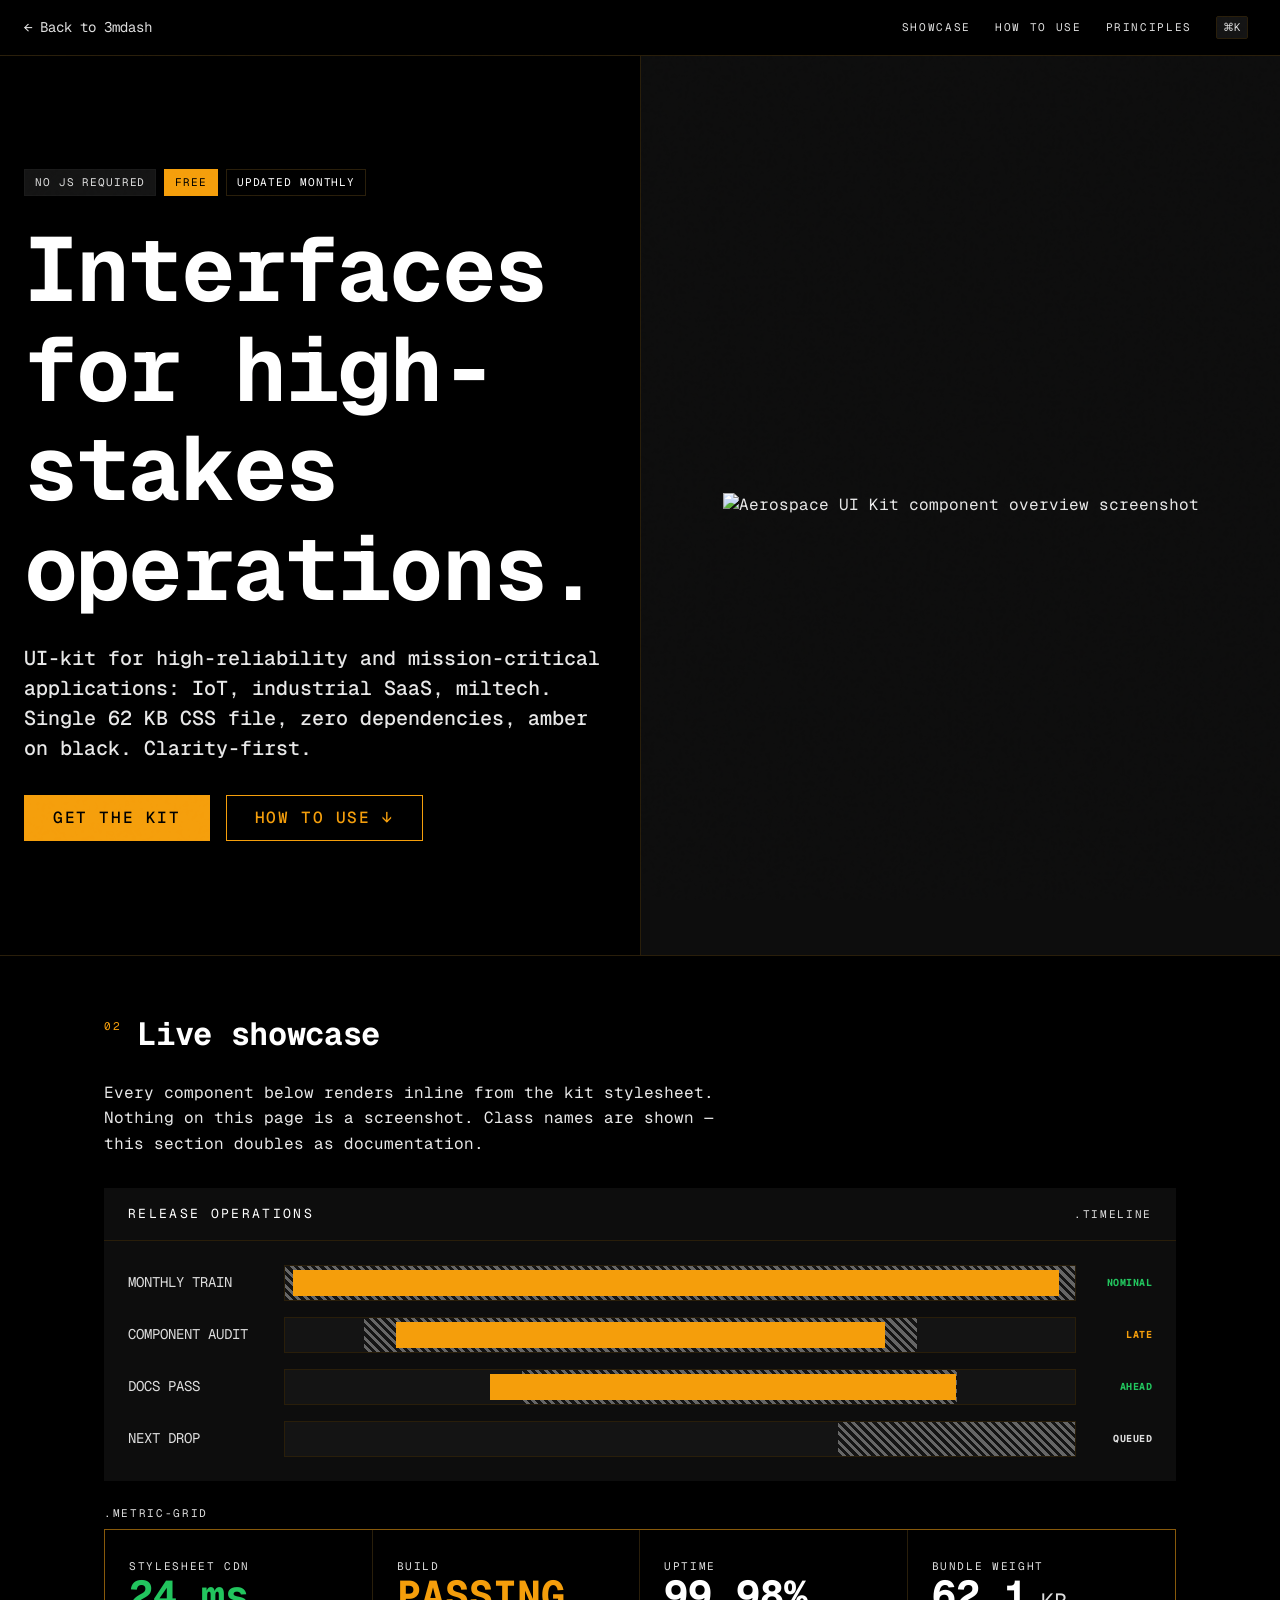
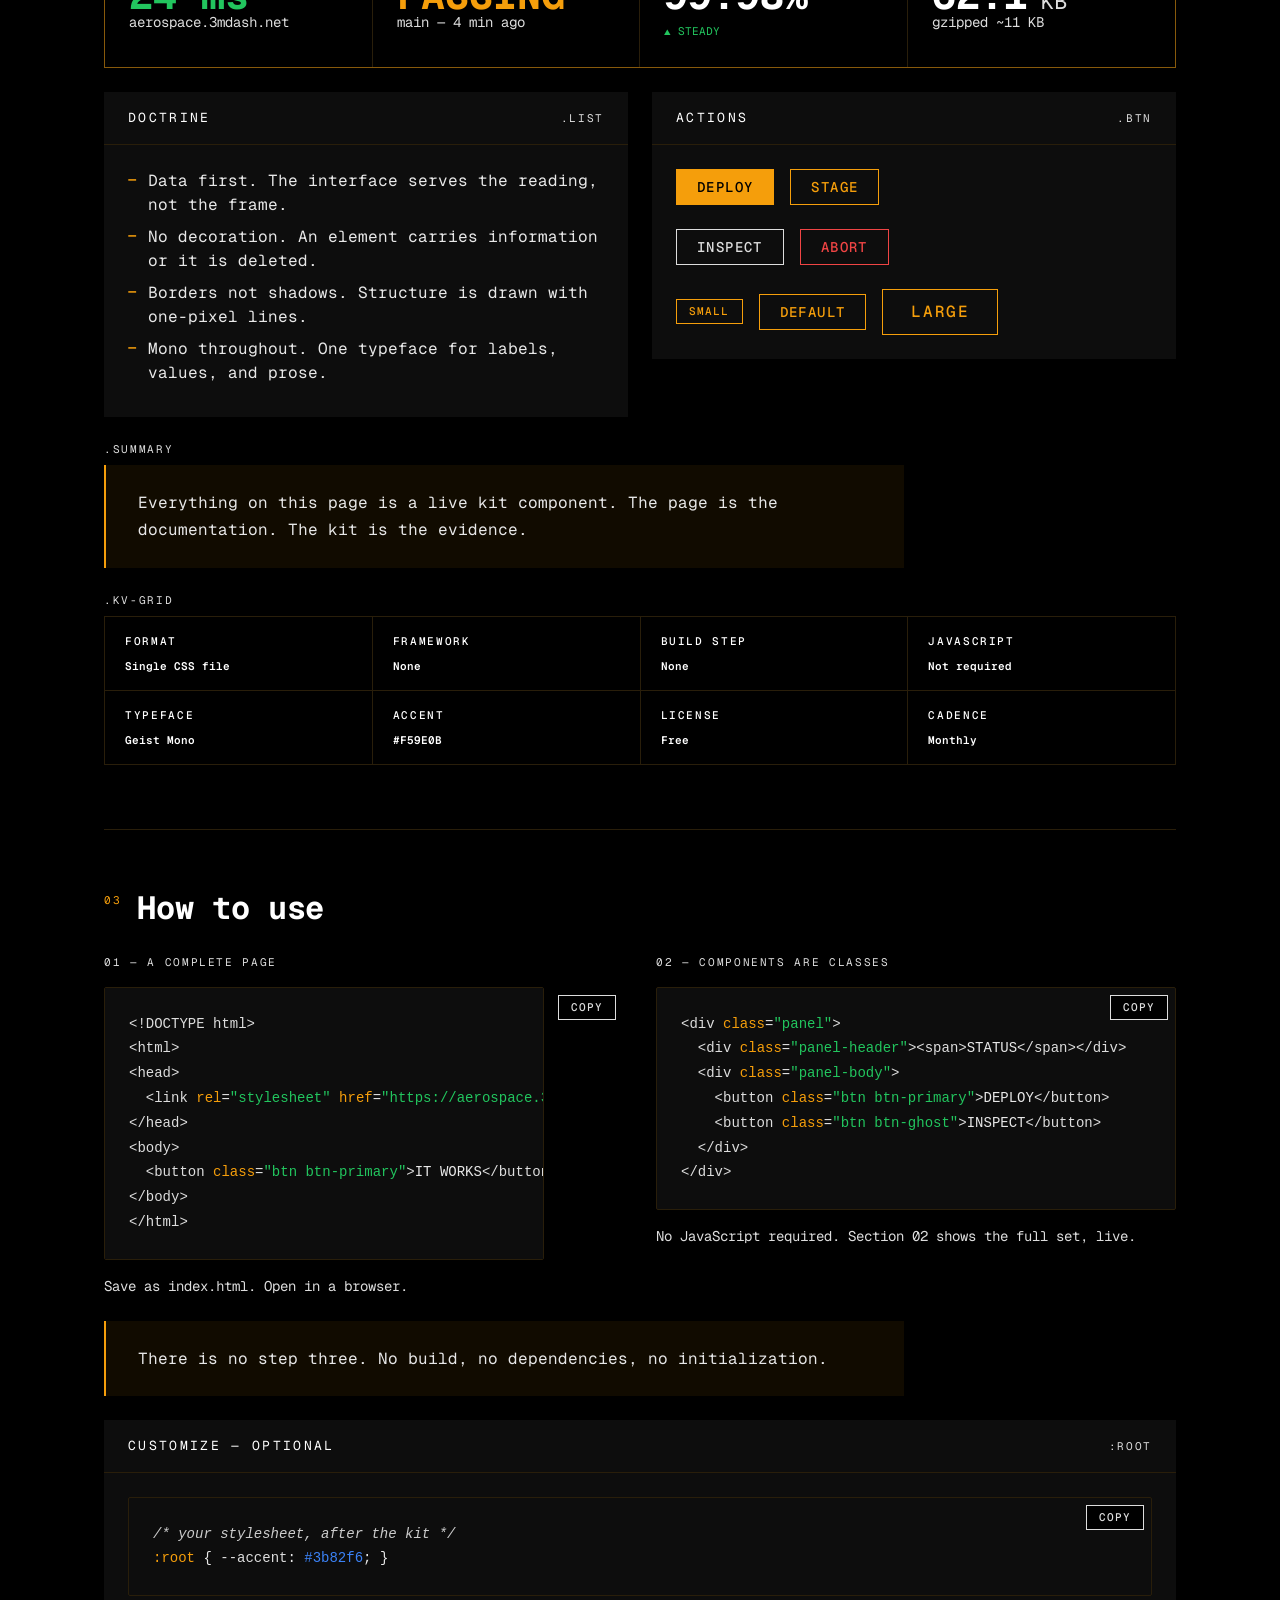
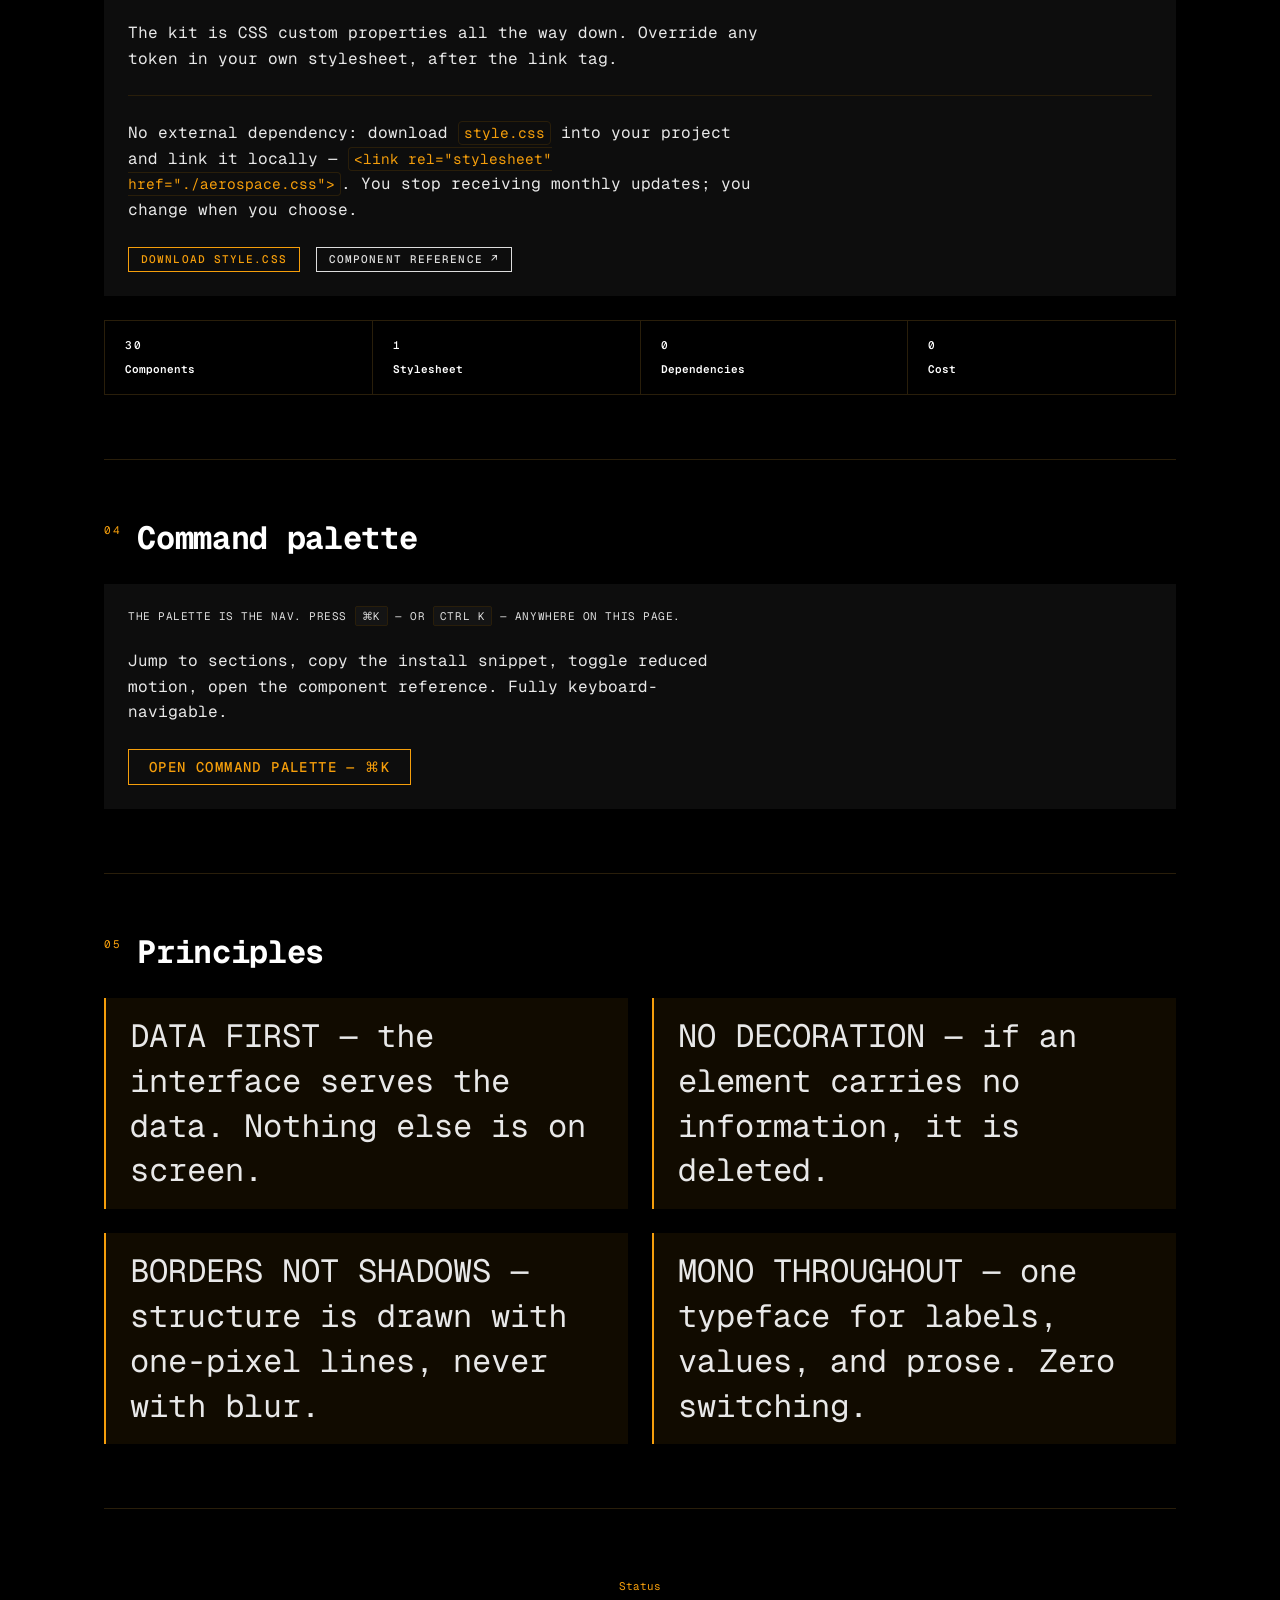
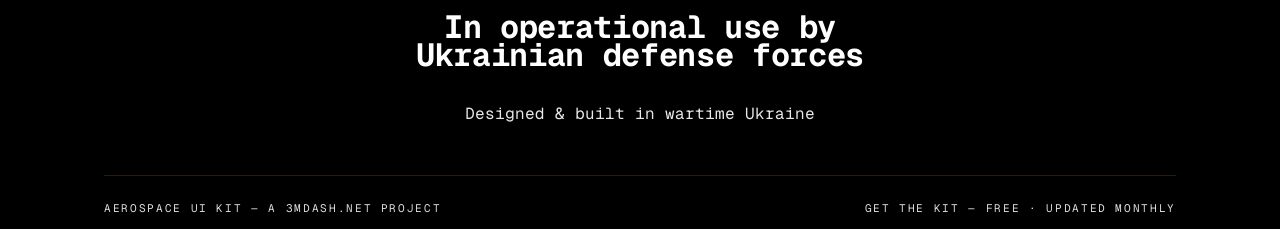
==== commit c18ce291: "chore: sync aerospace-ui updates" ====
--- a/index.html
+++ b/index.html
@@ -3,283 +3,659 @@
 <head>
 <meta charset="UTF-8">
 <meta name="viewport" content="width=device-width, initial-scale=1.0">
-<title>Aerospace UI Kit — Industrial Design System</title>
+<title>Aerospace UI Kit — Industrial design system for operational interfaces</title>
+<meta name="description" content="Single-file CSS design system. 30 components. No dependencies, no framework, no build step, no JS required. Amber on black, mono throughout.">
 <link rel="preconnect" href="https://fonts.googleapis.com">
-<link href="https://fonts.googleapis.com/css2?family=Geist+Mono:wght@300;400;500;600;700&display=swap" rel="stylesheet">
+<link rel="preconnect" href="https://fonts.gstatic.com" crossorigin>
+<link href="https://fonts.googleapis.com/css2?family=Geist+Mono:wght@400;500;600;700&display=swap" rel="stylesheet">
 <link rel="stylesheet" href="style.css">
-<link rel="stylesheet" href="landing.css">
+<style>
+  /* ── Page layout only. All components are kit classes. ── */
+  .page-wrap { max-width: 1120px; margin: 0 auto; padding: 0 var(--space-lg); }
+
+  .page-topbar {
+    border-bottom: 1px solid var(--border-dim);
+  }
+  .page-topbar-inner {
+    width: 100%;
+    padding: var(--space-md) var(--space-xl) var(--space-md) var(--space-lg);
+    display: flex; justify-content: space-between; align-items: center; gap: var(--space-md);
+  }
+  .back-link { color: var(--text-dim); text-decoration: none; transition: color var(--transition); }
+  .back-link:hover { color: var(--accent); }
+  .topbar-links { display: flex; align-items: center; gap: var(--space-lg); }
+  .topbar-links a {
+    color: var(--text-dim); text-decoration: none; font-size: var(--text-xs);
+    text-transform: uppercase; letter-spacing: var(--label-spacing);
+  }
+  .topbar-links a:hover { color: var(--accent); }
+  .topbar-links .kbd { cursor: pointer; }
+
+  .page-section { padding: var(--space-3xl) 0; border-bottom: 1px solid var(--border-dim); }
+  .section-head { display: flex; align-items: flex-start; gap: var(--space-md); margin-bottom: var(--space-xl); }
+  .section-index {
+    color: var(--accent); font-size: var(--text-xs); letter-spacing: var(--label-spacing);
+    line-height: 1;
+    transform: translateY(0.05em);
+  }
+  .section-head .type-heading { text-transform: none; }
+
+  .page-hero {
+    width: 100%;
+    height: 100vh;
+    min-height: 600px;
+    max-height: 100vh;
+    display: grid;
+    grid-template-columns: 50% 50%;
+    align-items: center;
+    overflow: hidden;
+    border-bottom: 1px solid var(--border-dim);
+  }
+  .hero-content {
+    padding: var(--space-3xl) var(--space-xl) var(--space-3xl) var(--space-lg);
+  }
+  .hero-eyebrow { display: flex; gap: var(--space-sm); margin-bottom: var(--space-lg); flex-wrap: wrap; }
+  .hero-title { max-width: 18ch; margin: 0 0 var(--space-lg); font-size: calc(var(--text-3xl) * 1.618); }
+  .hero-sub { max-width: 56ch; margin-bottom: var(--space-xl); }
+  .hero-actions { display: flex; flex-wrap: wrap; gap: var(--space-md); align-items: center; }
+  .hero-tags { display: flex; flex-wrap: wrap; gap: var(--space-sm); align-items: center; }
+  .hero-visual {
+    width: 100%;
+    height: 100%;
+    display: flex;
+    align-items: center;
+    justify-content: center;
+    background: var(--bg-surface);
+    border-left: 1px solid var(--border-dim);
+    padding: var(--space-xl);
+  }
+  .hero-visual img { display: block; max-width: 100%; max-height: 56vh; width: auto; height: auto; object-fit: contain; object-position: center; }
+  @media (max-width: 900px) {
+    .page-hero { grid-template-columns: 1fr; height: auto; max-height: none; min-height: auto; }
+    .hero-content { justify-self: start; max-width: 100%; }
+    .hero-visual { min-height: auto; border-left: none; border-top: 1px solid var(--border-dim); }
+    .hero-visual img { max-height: 40vh; }
+  }
+
+  .stack { display: flex; flex-direction: column; gap: var(--space-lg); }
+  .grid-2 { display: grid; grid-template-columns: 1fr 1fr; gap: var(--space-lg); }
+  .class-label { display: block; margin-bottom: var(--space-sm); }
+
+  pre.code-block { max-width: 100%; margin: 0; }
+  .usage-col:first-child pre.code-block { max-width: 55ch; }
+  .cmd-overlay[hidden] { display: none; }
+
+  .snippet-frame { position: relative; }
+  .snippet-copy { position: absolute; top: 8px; right: 8px; z-index: 1; background: var(--bg); }
+  .step-caption { margin: var(--space-sm) 0 0; }
+  .install-row { display: flex; flex-wrap: wrap; gap: var(--space-md); align-items: center; }
+
+  .principles-grid { display: grid; grid-template-columns: 1fr 1fr; gap: var(--space-lg); }
+
+  .usage-table { display: grid; grid-template-columns: repeat(2, 1fr); gap: var(--space-xl); align-items: start; }
+  .usage-col { display: flex; flex-direction: column; gap: var(--space-sm); }
+
+  .footer-sign { padding: var(--space-3xl) 0 var(--space-2xl); text-align: center; }
+  .footer-sign p { margin-left: auto; margin-right: auto; }
+  .footer-sign .type-overline { margin-bottom: var(--space-md); text-transform: none; letter-spacing: normal; }
+  .footer-origin { display: block; max-width: 640px; margin: var(--space-xl) auto 0; }
+  .page-footer { flex-wrap: wrap; gap: var(--space-md); }
+  .page-footer a { color: var(--text-dim); text-decoration: none; }
+  .page-footer a:hover { color: var(--accent); }
+
+  @media (max-width: 720px) {
+    .grid-2, .principles-grid, .usage-table { grid-template-columns: 1fr; }
+    .topbar-links a:not(.keep) { display: none; }
+    .hero-title { font-size: var(--text-xl); }
+    .footer-origin { grid-template-columns: 1fr; }
+    .timeline-row { flex-wrap: wrap; row-gap: 6px; }
+    .timeline-label { width: 100%; }
+    .kv-grid { grid-template-columns: repeat(2, 1fr); }
+    .stepper { flex-direction: column; gap: var(--space-md); }
+    .stepper .step { flex-direction: row; align-items: center; gap: var(--space-md); }
+    .stepper .step-indicator { width: 16px; height: 16px; flex-shrink: 0; }
+  }
+  @media (prefers-reduced-motion: reduce) {
+    *, *::before, *::after { animation: none !important; transition: none !important; }
+  }
+</style>
+<script type="importmap">
+{
+  "imports": {
+    "animejs": "https://cdn.jsdelivr.net/npm/animejs@4.5.0/dist/modules/index.js"
+  }
+}
+</script>
 </head>
-<body class="lp">
-
-<!-- ── NAV ── -->
-<nav class="lp-nav">
-  <a href="#" class="lp-logo">AEROSPACE UI</a>
-  <div class="lp-nav-links">
-    <a href="components/" class="lp-nav-link">COMPONENTS</a>
-    <a href="https://github.com" class="lp-nav-link" target="_blank" rel="noopener">GITHUB ↗</a>
+<body>
+
+<!-- ── Topbar: near-zero nav. The command palette is the nav. ── -->
+<header class="page-topbar">
+  <div class="page-topbar-inner">
+    <a class="status back-link" href="https://3mdash.net" rel="noopener">
+      ← Back to 3mdash
+    </a>
+    <nav class="topbar-links" aria-label="Sections">
+      <a href="#showcase">SHOWCASE</a>
+      <a href="#how-to-use">HOW TO USE</a>
+      <a href="#principles">PRINCIPLES</a>
+      <span class="kbd keep" id="topbar-palette-hint" title="Open command palette">⌘K</span>
+    </nav>
   </div>
-  <a href="components/" class="btn btn-secondary btn-sm">USE KIT ↗</a>
-</nav>
-
-
-<!-- ── HERO ── -->
-<section class="lp-hero">
-  <div class="lp-hero-inner">
-    <div class="overline lp-overline">Aerospace UI Kit · V1.0</div>
-
-    <h1 class="lp-headline">
-      Industrial<br>Design System<span class="lp-cursor">.</span>
-    </h1>
-
-    <p class="lp-sub">
-      Amber on black. Geist Mono throughout.<br>
-      30 components. One file. No dependencies.
+</header>
+
+<!-- ── 01 / Hero ── -->
+<section class="page-hero" id="top">
+    <div class="hero-content">
+      <div class="hero-eyebrow" data-reveal>
+        <span class="tag sd">NO JS REQUIRED</span>
+        <span class="tag sa-filled">FREE</span>
+        <span class="tag">UPDATED MONTHLY</span>
+      </div>
+      <h1 class="type-hero hero-title" data-reveal>Interfaces for high-stakes operations.</h1>
+      <p class="type-subheading hero-sub" data-reveal>
+        UI-kit for high-reliability and mission-critical applications: IoT, industrial SaaS, miltech. Single 62 KB CSS file, zero dependencies, amber on black. Clarity-first.
+      </p>
+      <div class="hero-actions" data-reveal>
+        <a class="btn btn-primary btn-lg" href="https://aerospace.3mdash.net/" target="_blank" rel="noopener">GET THE KIT</a>
+        <a class="btn btn-secondary btn-lg" href="#how-to-use">HOW TO USE ↓</a>
+      </div>
+    </div>
+
+    <div class="hero-visual" data-reveal>
+      <img src="assets/landingScreenshot.png" alt="Aerospace UI Kit component overview screenshot" loading="eager">
+    </div>
+  </section>
+
+<div class="page-wrap">
+
+  <!-- ── 02 / Live showcase: one operational fragment, rendered from kit classes ── -->
+  <section class="page-section" id="showcase">
+    <div class="section-head">
+      <span class="section-index">02</span>
+      <h2 class="type-heading">Live showcase</h2>
+    </div>
+    <p class="type-body" style="max-width:64ch; margin-bottom: var(--space-xl);">
+      Every component below renders inline from the kit stylesheet. Nothing on this page is a screenshot. Class names are shown — this section doubles as documentation.
     </p>
 
-    <div class="lp-cta-row">
-      <a href="components/" class="btn btn-primary">View Components →</a>
-      <a href="https://github.com" class="btn btn-ghost" target="_blank" rel="noopener">GitHub ↗</a>
-    </div>
-
-    <div class="lp-scroll-hint">
-      <span class="lp-scroll-line"></span>
-      <span class="type-small" style="color: var(--text-muted);">scroll</span>
-    </div>
+    <div class="stack">
+
+      <!-- .timeline -->
+      <div class="panel" data-reveal>
+        <div class="panel-header">
+          <span>RELEASE OPERATIONS</span>
+          <span class="type-overline">.timeline</span>
+        </div>
+        <div class="panel-body">
+          <div class="timeline">
+            <div class="timeline-row">
+              <span class="timeline-label">MONTHLY TRAIN</span>
+              <div class="timeline-track">
+                <div class="timeline-planned" style="left: 0%; width: 100%;"></div>
+                <div class="timeline-actual" style="left: 1%; width: 97%;"></div>
+              </div>
+              <span class="timeline-status sg">NOMINAL</span>
+            </div>
+            <div class="timeline-row">
+              <span class="timeline-label">COMPONENT AUDIT</span>
+              <div class="timeline-track">
+                <div class="timeline-planned" style="left: 10%; width: 70%;"></div>
+                <div class="timeline-actual" style="left: 14%; width: 62%;"></div>
+              </div>
+              <span class="timeline-status sa">LATE</span>
+            </div>
+            <div class="timeline-row">
+              <span class="timeline-label">DOCS PASS</span>
+              <div class="timeline-track">
+                <div class="timeline-planned" style="left: 30%; width: 55%;"></div>
+                <div class="timeline-actual" style="left: 26%; width: 59%;"></div>
+              </div>
+              <span class="timeline-status sg">AHEAD</span>
+            </div>
+            <div class="timeline-row">
+              <span class="timeline-label">NEXT DROP</span>
+              <div class="timeline-track">
+                <div class="timeline-planned" style="left: 70%; width: 30%;"></div>
+              </div>
+              <span class="timeline-status sd">QUEUED</span>
+            </div>
+          </div>
+        </div>
+      </div>
+
+      <!-- .metric-grid — telemetry ticks slowly -->
+      <div data-reveal>
+        <span class="type-overline class-label">.metric-grid</span>
+        <div class="metric-grid">
+          <div class="metric">
+            <div class="metric-label">Stylesheet CDN</div>
+            <div class="metric-value green" id="t-latency">24 ms</div>
+            <div class="metric-detail">aerospace.3mdash.net</div>
+          </div>
+          <div class="metric">
+            <div class="metric-label">Build</div>
+            <div class="metric-value accent">PASSING</div>
+            <div class="metric-detail">main — <span id="t-build">4</span> min ago</div>
+          </div>
+          <div class="metric">
+            <div class="metric-label">Uptime</div>
+            <div class="metric-value" id="t-uptime">99.98%</div>
+            <div class="metric-row"><div class="metric-trend up">▲ STEADY</div></div>
+          </div>
+          <div class="metric">
+            <div class="metric-label">Bundle weight</div>
+            <div class="metric-value" id="t-weight">62.1<span class="frac"> KB</span></div>
+            <div class="metric-detail">gzipped ~11 KB</div>
+          </div>
+        </div>
+      </div>
+
+      <div class="grid-2">
+        <!-- .list -->
+        <div class="panel" data-reveal>
+          <div class="panel-header">
+            <span>DOCTRINE</span>
+            <span class="type-overline">.list</span>
+          </div>
+          <div class="panel-body">
+            <ul class="list list-dashed">
+              <li>Data first. The interface serves the reading, not the frame.</li>
+              <li>No decoration. An element carries information or it is deleted.</li>
+              <li>Borders not shadows. Structure is drawn with one-pixel lines.</li>
+              <li>Mono throughout. One typeface for labels, values, and prose.</li>
+            </ul>
+          </div>
+        </div>
+
+        <!-- .btn matrix -->
+        <div class="panel" data-reveal>
+          <div class="panel-header">
+            <span>ACTIONS</span>
+            <span class="type-overline">.btn</span>
+          </div>
+          <div class="panel-body">
+            <div class="stack">
+              <div class="hero-actions" style="margin-bottom: 0;">
+                <button class="btn btn-primary" type="button">DEPLOY</button>
+                <button class="btn btn-secondary" type="button">STAGE</button>
+              </div>
+              <div class="hero-actions" style="margin-bottom: 0;">
+                <button class="btn btn-ghost" type="button">INSPECT</button>
+                <button class="btn btn-danger" type="button">ABORT</button>
+              </div>
+              <div class="hero-actions" style="margin-bottom: 0;">
+                <button class="btn btn-secondary btn-sm" type="button">SMALL</button>
+                <button class="btn btn-secondary" type="button">DEFAULT</button>
+                <button class="btn btn-secondary btn-lg" type="button">LARGE</button>
+              </div>
+            </div>
+          </div>
+        </div>
+      </div>
+
+      <!-- .summary -->
+      <div data-reveal>
+        <span class="type-overline class-label">.summary</span>
+        <blockquote class="summary">
+          Everything on this page is a live kit component. The page is the documentation. The kit is the evidence.
+        </blockquote>
+      </div>
+
+      <!-- .kv-grid — spec sheet -->
+      <div data-reveal>
+        <span class="type-overline class-label">.kv-grid</span>
+        <div class="kv-grid">
+          <div class="kv-cell"><span class="kv-label">Format</span><span class="kv-value">Single CSS file</span></div>
+          <div class="kv-cell"><span class="kv-label">Framework</span><span class="kv-value">None</span></div>
+          <div class="kv-cell"><span class="kv-label">Build step</span><span class="kv-value">None</span></div>
+          <div class="kv-cell"><span class="kv-label">JavaScript</span><span class="kv-value">Not required</span></div>
+          <div class="kv-cell"><span class="kv-label">Typeface</span><span class="kv-value">Geist Mono</span></div>
+          <div class="kv-cell"><span class="kv-label">Accent</span><span class="kv-value text-accent">#F59E0B</span></div>
+          <div class="kv-cell"><span class="kv-label">License</span><span class="kv-value">Free</span></div>
+          <div class="kv-cell"><span class="kv-label">Cadence</span><span class="kv-value">Monthly</span></div>
+        </div>
+      </div>
+
+    </div>
+  </section>
+
+  <!-- CENTERPIECE SLOT: hunter-seeker drone UI — derived from the owner's AUV station UI work (separate project); patterns established by this landing feed into it -->
+
+  <!-- ── 03 / How to use ── -->
+  <section class="page-section" id="how-to-use">
+    <div class="section-head">
+      <span class="section-index">03</span>
+      <h2 class="type-heading">How to use</h2>
+    </div>
+
+    <div class="stack">
+
+      <div class="usage-table" data-reveal>
+        <div class="usage-col">
+          <span class="type-overline class-label">01 — A complete page</span>
+          <div class="snippet-frame">
+            <button class="btn btn-ghost btn-sm snippet-copy" data-copy-for="snippet-page" type="button">COPY</button>
+            <pre class="code-block"><code id="snippet-page"><span class="prop">&lt;!DOCTYPE html&gt;</span>
+<span class="prop">&lt;html&gt;</span>
+<span class="prop">&lt;head&gt;</span>
+  <span class="prop">&lt;link</span> <span class="keyword">rel</span>=<span class="string">"stylesheet"</span> <span class="keyword">href</span>=<span class="string">"https://aerospace.3mdash.net/style.css"</span><span class="prop">&gt;</span>
+<span class="prop">&lt;/head&gt;</span>
+<span class="prop">&lt;body&gt;</span>
+  <span class="prop">&lt;button</span> <span class="keyword">class</span>=<span class="string">"btn btn-primary"</span><span class="prop">&gt;</span>IT WORKS<span class="prop">&lt;/button&gt;</span>
+<span class="prop">&lt;/body&gt;</span>
+<span class="prop">&lt;/html&gt;</span></code></pre>
+          </div>
+          <p class="type-small step-caption">Save as index.html. Open in a browser.</p>
+        </div>
+        <div class="usage-col">
+          <span class="type-overline class-label">02 — Components are classes</span>
+          <div class="snippet-frame">
+            <button class="btn btn-ghost btn-sm snippet-copy" data-copy-for="snippet-component" type="button">COPY</button>
+            <pre class="code-block"><code id="snippet-component"><span class="prop">&lt;div</span> <span class="keyword">class</span>=<span class="string">"panel"</span><span class="prop">&gt;</span>
+  <span class="prop">&lt;div</span> <span class="keyword">class</span>=<span class="string">"panel-header"</span><span class="prop">&gt;&lt;span&gt;</span>STATUS<span class="prop">&lt;/span&gt;&lt;/div&gt;</span>
+  <span class="prop">&lt;div</span> <span class="keyword">class</span>=<span class="string">"panel-body"</span><span class="prop">&gt;</span>
+    <span class="prop">&lt;button</span> <span class="keyword">class</span>=<span class="string">"btn btn-primary"</span><span class="prop">&gt;</span>DEPLOY<span class="prop">&lt;/button&gt;</span>
+    <span class="prop">&lt;button</span> <span class="keyword">class</span>=<span class="string">"btn btn-ghost"</span><span class="prop">&gt;</span>INSPECT<span class="prop">&lt;/button&gt;</span>
+  <span class="prop">&lt;/div&gt;</span>
+<span class="prop">&lt;/div&gt;</span></code></pre>
+          </div>
+          <p class="type-small step-caption">No JavaScript required. Section 02 shows the full set, live.</p>
+        </div>
+      </div>
+
+      <blockquote class="summary" data-reveal>There is no step three. No build, no dependencies, no initialization.</blockquote>
+
+      <div class="panel" data-reveal>
+        <div class="panel-header">
+          <span>Customize — optional</span>
+          <span class="type-overline">:root</span>
+        </div>
+        <div class="panel-body">
+          <div class="stack">
+            <div class="snippet-frame">
+              <button class="btn btn-ghost btn-sm snippet-copy" data-copy-for="snippet-tokens" type="button">COPY</button>
+              <pre class="code-block"><code id="snippet-tokens"><span class="comment">/* your stylesheet, after the kit */</span>
+<span class="keyword">:root</span> { <span class="prop">--accent</span>: <span class="number">#3b82f6</span>; }</code></pre>
+            </div>
+            <p class="type-body" style="margin: 0; max-width: 64ch;">The kit is CSS custom properties all the way down. Override any token in your own stylesheet, after the link tag.</p>
+            <hr class="divider">
+            <p class="type-body" style="margin: 0; max-width: 64ch;">No external dependency: download <span class="code-inline">style.css</span> into your project and link it locally — <span class="code-inline">&lt;link rel="stylesheet" href="./aerospace.css"&gt;</span>. You stop receiving monthly updates; you change when you choose.</p>
+            <div class="install-row">
+              <a class="btn btn-secondary btn-sm" href="https://aerospace.3mdash.net/style.css" id="vendor-download" download>Download style.css</a>
+              <a class="btn btn-ghost btn-sm" href="https://aerospace.3mdash.net/" target="_blank" rel="noopener">Component reference ↗</a>
+            </div>
+          </div>
+        </div>
+      </div>
+
+      <div class="kv-grid" data-reveal>
+        <div class="kv-cell"><span class="kv-label">30</span><span class="kv-value">Components</span></div>
+        <div class="kv-cell"><span class="kv-label">1</span><span class="kv-value">Stylesheet</span></div>
+        <div class="kv-cell"><span class="kv-label">0</span><span class="kv-value">Dependencies</span></div>
+        <div class="kv-cell"><span class="kv-label">0</span><span class="kv-value">Cost</span></div>
+      </div>
+
+    </div>
+  </section>
+
+  <!-- ── 04 / Command palette ── -->
+  <section class="page-section" id="palette">
+    <div class="section-head">
+      <span class="section-index">04</span>
+      <h2 class="type-heading">Command palette</h2>
+    </div>
+    <div class="panel" data-reveal>
+      <div class="panel-body" style="text-align: left;">
+        <p class="cmd-hint">THE PALETTE IS THE NAV. PRESS <span class="kbd">⌘K</span> — OR <span class="kbd">CTRL K</span> — ANYWHERE ON THIS PAGE.</p>
+        <p class="type-body" style="max-width: 60ch; margin-bottom: var(--space-lg);">
+          Jump to sections, copy the install snippet, toggle reduced motion, open the component reference. Fully keyboard-navigable.
+        </p>
+        <button class="btn btn-secondary" id="open-palette" type="button">OPEN COMMAND PALETTE — ⌘K</button>
+      </div>
+    </div>
+  </section>
+
+  <!-- ── 05 / Principles ── -->
+  <section class="page-section" id="principles">
+    <div class="section-head">
+      <span class="section-index">05</span>
+      <h2 class="type-heading">Principles</h2>
+    </div>
+    <div class="principles-grid">
+      <blockquote class="summary summary-md" data-reveal>DATA FIRST — the interface serves the data. Nothing else is on screen.</blockquote>
+      <blockquote class="summary summary-md" data-reveal>NO DECORATION — if an element carries no information, it is deleted.</blockquote>
+      <blockquote class="summary summary-md" data-reveal>BORDERS NOT SHADOWS — structure is drawn with one-pixel lines, never with blur.</blockquote>
+      <blockquote class="summary summary-md" data-reveal>MONO THROUGHOUT — one typeface for labels, values, and prose. Zero switching.</blockquote>
+    </div>
+  </section>
+
+  <!-- ── 06 / Footer ── -->
+  <footer class="footer-sign" id="kit">
+    <span class="type-overline bright">Status</span>
+    <p class="type-heading" style="max-width: 26ch; margin-top: var(--space-md);">In operational use by Ukrainian defense forces</p>
+    <div class="footer-origin">
+      <span class="type-body">Designed &amp; built in wartime Ukraine</span>
+    </div>
+  </footer>
+
+  <div class="page-footer">
+    <span>AEROSPACE UI KIT — A <a href="https://3mdash.net" target="_blank" rel="noopener">3MDASH.NET</a> PROJECT</span>
+    <span><a href="https://aerospace.3mdash.net/" target="_blank" rel="noopener">GET THE KIT</a> — FREE · UPDATED MONTHLY</span>
   </div>
-</section>
-
-
-<!-- ── COMPONENT STRIP ── -->
-<section class="lp-section" id="lp-components">
-  <div class="lp-section-inner">
-    <div class="overline lp-section-label">30 Components</div>
-
-    <div class="lp-strip">
-
-      <!-- Buttons -->
-      <div class="lp-strip-item">
-        <div class="lp-strip-label">BUTTONS</div>
-        <div style="display: flex; flex-direction: column; gap: 8px;">
-          <button class="btn btn-primary btn-sm">Primary</button>
-          <button class="btn btn-secondary btn-sm">Secondary</button>
-          <button class="btn btn-ghost btn-sm">Ghost</button>
-          <button class="btn btn-danger btn-sm">Danger</button>
-        </div>
-      </div>
-
-      <!-- Metric -->
-      <div class="lp-strip-item">
-        <div class="lp-strip-label">METRICS</div>
-        <div class="metric" style="background: var(--bg-surface); min-width: 140px;">
-          <div class="metric-label">Chemistry</div>
-          <div class="metric-value green">8.0</div>
-          <div class="metric-trend up">▲ 0.4</div>
-        </div>
-      </div>
-
-      <!-- Tags -->
-      <div class="lp-strip-item">
-        <div class="lp-strip-label">TAGS</div>
-        <div class="tag-group" style="flex-direction: column; align-items: flex-start;">
-          <span class="tag tag-accent">Accent</span>
-          <span class="tag tag-green">Success</span>
-          <span class="tag tag-red">Error</span>
-          <span class="tag">Default</span>
-        </div>
-      </div>
-
-      <!-- Alert -->
-      <div class="lp-strip-item" style="min-width: 240px;">
-        <div class="lp-strip-label">ALERTS</div>
-        <div style="display: flex; flex-direction: column; gap: 8px;">
-          <div class="alert alert-success" style="font-size: 11px;"><strong>OK</strong> — Analysis complete.</div>
-          <div class="alert alert-danger" style="font-size: 11px;"><strong>ERR</strong> — Upload failed.</div>
-        </div>
-      </div>
-
-      <!-- Input -->
-      <div class="lp-strip-item" style="min-width: 180px;">
-        <div class="lp-strip-label">FORM INPUTS</div>
-        <div class="input-group">
-          <label class="input-label">Board Name</label>
-          <input class="input" type="text" placeholder="e.g. aerospace" style="width: 160px;">
-        </div>
-        <div class="input-group" style="margin-top: 8px;">
-          <label class="input-label">Status</label>
-          <input class="input success" type="text" value="Available" style="width: 160px;">
-        </div>
-      </div>
-
-      <!-- Progress -->
-      <div class="lp-strip-item" style="min-width: 180px;">
-        <div class="lp-strip-label">PROGRESS</div>
-        <div style="display: flex; flex-direction: column; gap: 12px;">
-          <div>
-            <div class="type-small" style="margin-bottom: 6px;">72%</div>
-            <div class="progress"><div class="progress-fill" style="width: 72%;"></div></div>
-          </div>
-          <div>
-            <div class="type-small" style="margin-bottom: 6px;">Complete</div>
-            <div class="progress"><div class="progress-fill green" style="width: 100%;"></div></div>
-          </div>
-          <div>
-            <div class="type-small" style="margin-bottom: 6px;">Loading</div>
-            <div class="progress progress-indeterminate"><div class="progress-fill"></div></div>
-          </div>
-        </div>
-      </div>
-
-      <!-- Status -->
-      <div class="lp-strip-item">
-        <div class="lp-strip-label">STATUS</div>
-        <div style="display: flex; flex-direction: column; gap: 10px;">
-          <span class="status"><span class="status-dot online"></span> Online</span>
-          <span class="status"><span class="status-dot away"></span> Away</span>
-          <span class="status"><span class="status-dot busy"></span> Busy</span>
-          <span class="status"><span class="status-dot"></span> Offline</span>
-        </div>
-      </div>
-
-      <!-- KV Grid -->
-      <div class="lp-strip-item" style="min-width: 280px;">
-        <div class="lp-strip-label">KEY-VALUE</div>
-        <div class="kv-grid" style="grid-template-columns: repeat(2, 1fr);">
-          <div class="kv-cell"><span class="kv-label">VERSION</span><span class="kv-value">1.0</span></div>
-          <div class="kv-cell"><span class="kv-label">THEME</span><span class="kv-value">AEROSPACE</span></div>
-          <div class="kv-cell"><span class="kv-label">FONT</span><span class="kv-value">GEIST MONO</span></div>
-          <div class="kv-cell"><span class="kv-label">LICENSE</span><span class="kv-value">PERSONAL</span></div>
-        </div>
-      </div>
-
-      <!-- Code -->
-      <div class="lp-strip-item" style="min-width: 260px;">
-        <div class="lp-strip-label">CODE</div>
-        <pre class="code-block" style="font-size: 11px;"><span class="keyword">const</span> board = <span class="keyword">await</span> readJSON(
-  <span class="string">'boards/aerospace.json'</span>
-);
-<span class="comment">// top 5 reviewed refs</span>
-<span class="keyword">const</span> refs = board
-  .slice(<span class="number">0</span>, <span class="number">5</span>);</pre>
-      </div>
-
-      <!-- Skeleton -->
-      <div class="lp-strip-item" style="min-width: 180px;">
-        <div class="lp-strip-label">SKELETON</div>
-        <div style="display: flex; flex-direction: column; gap: 8px;">
-          <div class="skeleton" style="height: 20px; width: 80%;"></div>
-          <div class="skeleton" style="height: 14px; width: 100%;"></div>
-          <div class="skeleton" style="height: 14px; width: 70%;"></div>
-          <div class="skeleton" style="height: 80px; width: 100%;"></div>
-        </div>
-      </div>
-
+
+</div>
+
+<!-- ── Command palette overlay (progressive enhancement) ── -->
+<div class="cmd-overlay" id="cmd-overlay" hidden>
+  <div class="cmd-dialog" role="dialog" aria-modal="true" aria-label="Command palette">
+    <div class="cmd-header">
+      <span class="cmd-icon">⌘</span>
+      <input class="cmd-input" id="cmd-input" type="text" placeholder="TYPE A COMMAND" aria-label="Command search" autocomplete="off" spellcheck="false">
+    </div>
+    <div class="cmd-list" id="cmd-list" role="listbox" aria-label="Commands">
+      <div class="cmd-group-heading">NAVIGATE</div>
+      <div class="cmd-item" role="option" tabindex="-1" data-action="goto" data-target="#showcase"><span>GO TO SHOWCASE</span><span class="cmd-shortcut">02</span></div>
+      <div class="cmd-item" role="option" tabindex="-1" data-action="goto" data-target="#how-to-use"><span>GO TO HOW TO USE</span><span class="cmd-shortcut">03</span></div>
+      <div class="cmd-item" role="option" tabindex="-1" data-action="goto" data-target="#palette"><span>GO TO COMMAND PALETTE</span><span class="cmd-shortcut">04</span></div>
+      <div class="cmd-item" role="option" tabindex="-1" data-action="goto" data-target="#principles"><span>GO TO PRINCIPLES</span><span class="cmd-shortcut">05</span></div>
+      <div class="cmd-item" role="option" tabindex="-1" data-action="goto" data-target="#top"><span>BACK TO TOP</span><span class="cmd-shortcut">01</span></div>
+      <div class="cmd-group-heading">ACTIONS</div>
+      <div class="cmd-item" role="option" tabindex="-1" data-action="copy"><span>COPY INSTALL SNIPPET</span><span class="cmd-shortcut">⧉</span></div>
+      <div class="cmd-item" role="option" tabindex="-1" data-action="motion"><span>TOGGLE REDUCED MOTION</span><span class="cmd-shortcut" id="cmd-motion-state">OFF</span></div>
+      <div class="cmd-item" role="option" tabindex="-1" data-action="kit"><span>GET THE KIT</span><span class="cmd-shortcut">↗</span></div>
+      <div class="cmd-item" role="option" tabindex="-1" data-action="ref"><span>OPEN COMPONENT REFERENCE</span><span class="cmd-shortcut">↗</span></div>
     </div>
   </div>
-</section>
-
-
-<!-- ── PHILOSOPHY ── -->
-<section class="lp-section lp-section-alt" id="lp-philosophy">
-  <div class="lp-section-inner">
-    <div class="overline lp-section-label">Design Principles</div>
-
-    <div class="lp-principles">
-
-      <div class="lp-principle">
-        <div class="lp-principle-label">DATA FIRST</div>
-        <div class="lp-principle-body">Numbers before bars. Content before chrome. Visualizations reinforce information — never replace it.</div>
-      </div>
-
-      <div class="lp-principle">
-        <div class="lp-principle-label">NO DECORATION</div>
-        <div class="lp-principle-body">Every element earns its place. Form follows function, always. If it doesn't carry meaning, it doesn't exist.</div>
-      </div>
-
-      <div class="lp-principle">
-        <div class="lp-principle-label">BORDERS NOT SHADOWS</div>
-        <div class="lp-principle-body">1px alpha-channel amber borders over box-shadow illusions. Honest structure, visible edges, no atmospheric faking.</div>
-      </div>
-
-      <div class="lp-principle">
-        <div class="lp-principle-label">MONO THROUGHOUT</div>
-        <div class="lp-principle-body">Geist Mono for labels, values, code, and prose alike. One typeface. Total consistency. Zero font-switching.</div>
-      </div>
-
-    </div>
-  </div>
-</section>
-
-
-<!-- ── USAGE ── -->
-<section class="lp-section" id="lp-usage">
-  <div class="lp-section-inner">
-    <div class="overline lp-section-label">One File. No Deps.</div>
-
-    <div class="lp-usage">
-      <div class="lp-usage-copy">
-        <div class="lp-usage-stat">30</div>
-        <div class="lp-usage-stat-label">components</div>
-        <div class="lp-usage-stat" style="margin-top: 24px;">1</div>
-        <div class="lp-usage-stat-label">stylesheet</div>
-        <div class="lp-usage-facts">
-          <div class="lp-fact">No framework</div>
-          <div class="lp-fact">No build step</div>
-          <div class="lp-fact">No JS required</div>
-          <div class="lp-fact">Copy. Paste. Ship.</div>
-        </div>
-      </div>
-
-      <div class="lp-usage-code">
-        <pre class="code-block"><span class="comment">&lt;!-- 1. Include the stylesheet --&gt;</span>
-<span class="keyword">&lt;link</span> rel=<span class="string">"stylesheet"</span>
-      href=<span class="string">"style.css"</span><span class="keyword">&gt;</span>
-
-<span class="comment">&lt;!-- 2. Use any component --&gt;</span>
-<span class="keyword">&lt;button</span> class=<span class="string">"btn btn-primary"</span><span class="keyword">&gt;</span>
-  Launch
-<span class="keyword">&lt;/button&gt;</span>
-
-<span class="keyword">&lt;div</span> class=<span class="string">"metric"</span><span class="keyword">&gt;</span>
-  <span class="keyword">&lt;div</span> class=<span class="string">"metric-label"</span><span class="keyword">&gt;</span>Chemistry<span class="keyword">&lt;/div&gt;</span>
-  <span class="keyword">&lt;div</span> class=<span class="string">"metric-value green"</span><span class="keyword">&gt;</span>8.0<span class="keyword">&lt;/div&gt;</span>
-<span class="keyword">&lt;/div&gt;</span>
-
-<span class="comment">&lt;!-- 3. Done. --&gt;</span></pre>
-      </div>
-    </div>
-  </div>
-</section>
-
-
-<!-- ── CTA BAR ── -->
-<section class="lp-cta-bar">
-  <div class="lp-section-inner">
-    <div class="overline lp-section-label" style="margin-bottom: 16px;">Start Building</div>
-    <div class="lp-cta-row">
-      <a href="components/" class="btn btn-primary">View All 30 Components →</a>
-      <a href="https://github.com" class="btn btn-ghost" target="_blank" rel="noopener">GitHub ↗</a>
-    </div>
-  </div>
-</section>
-
-
-<!-- ── FOOTER ── -->
-<footer class="lp-footer">
-  <div class="lp-section-inner">
-    <div class="lp-footer-inner">
-      <span>AEROSPACE UI KIT · V1.0</span>
-      <span style="color: var(--text-muted);">·</span>
-      <span>30 COMPONENTS</span>
-      <span style="color: var(--text-muted);">·</span>
-      <span>GEIST MONO</span>
-      <span style="color: var(--text-muted);">·</span>
-      <span>PERSONAL USE</span>
-      <span style="color: var(--text-muted);">·</span>
-      <span>DARK AEROSPACE</span>
-    </div>
-  </div>
-</footer>
-
+</div>
+
+<!-- Mini toast for copy feedback -->
+<div class="mini-toast-container" aria-live="polite">
+  <div class="mini-toast" id="copy-toast"><span class="mini-toast-icon">✓</span> COPIED</div>
+</div>
+
+<script type="module">
+import { animate, stagger } from 'animejs';
+
+const INSTALL_SNIPPET = '<link rel="stylesheet" href="https://aerospace.3mdash.net/style.css">';
+const motionQuery = window.matchMedia('(prefers-reduced-motion: reduce)');
+let reducedMotion = motionQuery.matches;
+const motionStateEl = document.getElementById('cmd-motion-state');
+const syncMotionState = () => { if (motionStateEl) motionStateEl.textContent = reducedMotion ? 'ON' : 'OFF'; };
+syncMotionState();
+motionQuery.addEventListener('change', e => { reducedMotion = e.matches; syncMotionState(); });
+
+/* ── Scroll-in reveals: transform/opacity only. Initial state is set by JS,
+      so the page is fully readable with JS disabled. ── */
+const revealEls = document.querySelectorAll('[data-reveal]');
+if (!reducedMotion && 'IntersectionObserver' in window) {
+  const io = new IntersectionObserver(entries => {
+    for (const entry of entries) {
+      if (!entry.isIntersecting) continue;
+      io.unobserve(entry.target);
+      animate(entry.target, {
+        opacity: [0, 1],
+        translateY: [16, 0],
+        duration: 480,
+        ease: 'outQuad'
+      });
+    }
+  }, { threshold: 0.12, rootMargin: '0px 0px -8% 0px' });
+  revealEls.forEach(el => { el.style.opacity = '0'; io.observe(el); });
+}
+
+/* ── Telemetry tick: slow, believable drift (seconds) ── */
+const latencyEl = document.getElementById('t-latency');
+const buildEl = document.getElementById('t-build');
+let latency = 24, buildMin = 4;
+if (latencyEl && !reducedMotion) {
+  setInterval(() => {
+    latency = Math.min(48, Math.max(14, latency + Math.round((Math.random() - 0.5) * 6)));
+    latencyEl.textContent = latency + ' ms';
+  }, 2400);
+  setInterval(() => { buildMin += 1; buildEl.textContent = buildMin; }, 60000);
+}
+
+/* ── Copy: install snippet + code-block copy buttons ── */
+const toast = document.getElementById('copy-toast');
+let toastTimer = null;
+function showToast() {
+  toast.classList.add('show');
+  clearTimeout(toastTimer);
+  toastTimer = setTimeout(() => toast.classList.remove('show'), 1800);
+}
+async function copyText(text) {
+  try {
+    await navigator.clipboard.writeText(text);
+  } catch {
+    const ta = document.createElement('textarea');
+    ta.value = text;
+    document.body.appendChild(ta);
+    ta.select();
+    document.execCommand('copy');
+    ta.remove();
+  }
+  showToast();
+}
+function copyInstall() { copyText(INSTALL_SNIPPET); }
+document.querySelectorAll('[data-copy-for]').forEach(btn => {
+  btn.addEventListener('click', () => {
+    const el = document.getElementById(btn.dataset.copyFor);
+    copyText(el ? el.innerText : INSTALL_SNIPPET);
+  });
+});
+
+/* ── Vendor download: fetch the stylesheet and save it as a file.
+      Cross-origin `download` attributes are ignored by browsers, so the
+      file is fetched (CORS is open) and saved via a blob URL. ── */
+document.getElementById('vendor-download').addEventListener('click', async e => {
+  e.preventDefault();
+  try {
+    const res = await fetch('https://aerospace.3mdash.net/style.css');
+    if (!res.ok) throw new Error(res.status);
+    const blob = await res.blob();
+    const a = document.createElement('a');
+    a.href = URL.createObjectURL(blob);
+    a.download = 'aerospace.css';
+    a.click();
+    URL.revokeObjectURL(a.href);
+  } catch {
+    window.open('https://aerospace.3mdash.net/style.css', '_blank', 'noopener');
+  }
+});
+
+/* ── Command palette ── */
+const overlay = document.getElementById('cmd-overlay');
+const input = document.getElementById('cmd-input');
+const list = document.getElementById('cmd-list');
+const items = Array.from(list.querySelectorAll('.cmd-item'));
+const headings = Array.from(list.querySelectorAll('.cmd-group-heading'));
+let selectedIndex = 0;
+let lastFocus = null;
+
+const visibleItems = () => items.filter(i => !i.hidden);
+
+function openPalette() {
+  lastFocus = document.activeElement;
+  overlay.hidden = false;
+  input.value = '';
+  filterItems('');
+  select(0);
+  input.focus();
+  if (!reducedMotion) {
+    animate('.cmd-dialog', { opacity: [0, 1], translateY: [-12, 0], duration: 180, ease: 'outQuad' });
+  }
+}
+function closePalette() {
+  overlay.hidden = true;
+  if (lastFocus) lastFocus.focus();
+}
+function select(i) {
+  const vis = visibleItems();
+  if (!vis.length) return;
+  selectedIndex = ((i % vis.length) + vis.length) % vis.length;
+  vis.forEach(el => el.classList.remove('selected'));
+  vis[selectedIndex].classList.add('selected');
+  vis[selectedIndex].scrollIntoView({ block: 'nearest' });
+}
+function filterItems(q) {
+  const query = q.trim().toLowerCase();
+  items.forEach(item => {
+    item.hidden = query !== '' && !item.textContent.toLowerCase().includes(query);
+  });
+  headings.forEach(h => {
+    let el = h.nextElementSibling, anyVisible = false;
+    while (el && el.classList.contains('cmd-item')) {
+      if (!el.hidden) anyVisible = true;
+      el = el.nextElementSibling;
+    }
+    h.hidden = !anyVisible;
+  });
+  select(0);
+}
+function run(item) {
+  const action = item.dataset.action;
+  closePalette();
+  switch (action) {
+    case 'goto': {
+      const target = document.querySelector(item.dataset.target);
+      if (target) target.scrollIntoView({ behavior: reducedMotion ? 'auto' : 'smooth', block: 'start' });
+      break;
+    }
+    case 'copy': copyInstall(); break;
+    case 'motion':
+      reducedMotion = !reducedMotion;
+      syncMotionState();
+      break;
+    case 'kit': window.open('https://aerospace.3mdash.net/', '_blank', 'noopener'); break;
+    case 'ref': window.open('https://aerospace.3mdash.net/', '_blank', 'noopener'); break;
+  }
+}
+
+document.addEventListener('keydown', e => {
+  if ((e.metaKey || e.ctrlKey) && e.key.toLowerCase() === 'k') {
+    e.preventDefault();
+    overlay.hidden ? openPalette() : closePalette();
+    return;
+  }
+  if (overlay.hidden) return;
+  if (e.key === 'Escape') { e.preventDefault(); closePalette(); }
+  else if (e.key === 'ArrowDown') { e.preventDefault(); select(selectedIndex + 1); }
+  else if (e.key === 'ArrowUp') { e.preventDefault(); select(selectedIndex - 1); }
+  else if (e.key === 'Enter') { e.preventDefault(); const vis = visibleItems(); if (vis[selectedIndex]) run(vis[selectedIndex]); }
+});
+input.addEventListener('input', () => filterItems(input.value));
+items.forEach(item => {
+  item.addEventListener('click', () => run(item));
+  item.addEventListener('mousemove', () => {
+    const vis = visibleItems();
+    select(vis.indexOf(item));
+  });
+});
+overlay.addEventListener('click', e => { if (e.target === overlay) closePalette(); });
+document.getElementById('open-palette').addEventListener('click', openPalette);
+document.getElementById('topbar-palette-hint').addEventListener('click', openPalette);
+</script>
 
 </body>
 </html>
--- a/style.css
+++ b/style.css
@@ -3,7 +3,7 @@
    ═══════════════════════════════════════════════ */
 :root {
   /* Backgrounds */
-  --bg: #0a0a0a;
+  --bg: #000;
   --bg-raised: #111111;
   --bg-surface: #0d0d0d;
   --bg-hover: #141414;
@@ -12,8 +12,8 @@
 
   /* Borders */
   --border: #f59e0b44;
-  --border-dim: #f59e0b22;
-  --border-bright: #f59e0b88;
+  --border-dim: #291e0a;
+  --border-bright: #87590b;
   --border-solid: #f59e0b;
   --border-muted: #1a1a1a;
   --border-input: #333333;
@@ -22,9 +22,9 @@
   /* Text */
   --text: #e8e8e8;
   --text-bright: #ffffff;
-  --text-dim: #666666;
+  --text-dim: #DDDDDD;
   --text-label: #888888;
-  --text-muted: #444444;
+  --text-muted: #CCC;
 
   /* Accent */
   --accent: #f59e0b;
@@ -54,15 +54,15 @@
   /* Typography */
   --font-mono: "Geist Mono", "SF Mono", "Consolas", monospace;
   --text-xs: 11px;
-  --text-sm: 12px;
-  --text-base: 15px;
+  --text-sm: 14px;
+  --text-base: 16px;
   --text-md: 16px;
   --text-lg: 20px;
-  --text-xl: 28px;
-  --text-2xl: 44px;
+  --text-xl: 32px;
+  --text-2xl: 40px;
   --text-3xl: 56px;
   --label-spacing: 0.15em;
-  --title-spacing: 0.2em;
+  --title-spacing: 0.5em;
 
   /* Radius */
   --radius-none: 0;
@@ -109,7 +109,8 @@
   position: fixed;
   top: 0;
   left: 0;
-  width: 240px; /* REQ-LAY-01: 240px */
+  will-change: transform; /* Firefox APZ — own compositing layer */
+  width: 260px; /* REQ-LAY-01: 260px */
   height: 100vh;
   padding: var(--space-xl) var(--space-lg);
   border-right: 1px solid var(--border-dim);
@@ -121,74 +122,54 @@
 .kit-nav a {
   display: block;
   font-size: var(--text-sm);
-  color: #a1a1aa;
+  color: var(--text);
   text-decoration: none;
-  padding: 6px 12px; /* Tightened verticals */
+  padding: 5px 12px; /* Tightened verticals */
   letter-spacing: 0.05em;
-  transition: color var(--transition);
+  transition: color var(--transition), background var(--transition), box-shadow var(--transition);
   position: relative;
   z-index: 1;
+  border: none;
+  outline: none;
 }
 
 .kit-nav a:hover {
   color: var(--text-bright);
+  background: var(--bg-hover);
+  box-shadow: inset 2px 0 0 var(--accent);
 }
 .kit-nav a.active {
-  color: var(--accent);
+  color: var(--text-bright);
   font-weight: 500;
+  background: var(--bg-hover);
+  box-shadow: inset 2px 0 0 var(--accent);
 }
 
 .kit-nav .nav-heading {
   font-size: var(--text-xs);
   text-transform: uppercase;
   letter-spacing: var(--label-spacing);
-  color: var(--text-bright); /* Pure white headers */
-  margin-top: var(--space-lg);
-  margin-bottom: var(--space-xs); /* Tighter spacing below header */
-  padding-left: 12px; /* Align with links */
-}
-
+  color: var(--text-bright);
+  margin-top: var(--space-xl);
+  margin-bottom: var(--space-xs);
+}
 .kit-nav .nav-heading:first-child {
   margin-top: 0;
 }
 
 .kit-main {
-  margin-left: 240px; /* Match widened sidebar */
+  margin-left: 260px; /* Match widened sidebar */
   padding: var(--space-3xl) var(--space-2xl);
 }
 
-.kit-section {
-  margin-bottom: var(--space-3xl);
-  padding-bottom: var(--space-2xl);
-  border-bottom: 1px dotted var(--border-dim);
-}
-
-.kit-section:last-child {
-  border-bottom: none;
-}
-
-.kit-section-title {
-  font-size: var(--text-xs);
-  text-transform: uppercase;
-  letter-spacing: var(--title-spacing);
-  color: var(--text);
-  margin-bottom: var(--space-xs);
-}
-
-.kit-section h2 {
-  font-size: var(--text-xl);
-  font-weight: 700;
-  color: var(--text-bright);
-  letter-spacing: -0.02em;
-  margin-bottom: var(--space-lg);
-}
+/* Section layout is defined later under "Revised Layout" to keep a single source of truth. */
 
 .kit-row {
   display: flex;
   gap: var(--space-md);
   align-items: flex-start;
   flex-wrap: wrap;
-  margin-bottom: var(--space-lg);
+  margin-bottom: var(--space-xl);
 }
 
 .kit-row.col {
@@ -204,7 +185,7 @@
 }
 
 .kit-group {
-  margin-bottom: var(--space-xl);
+  margin-bottom: var(--space-2xl);
 }
 
 /* ═══════════════════════════════════════════════
@@ -230,6 +211,7 @@
   font-weight: 700;
   color: var(--text-bright);
   letter-spacing: -0.01em;
+  line-height:28px;
 }
 
 .type-subheading {
@@ -246,7 +228,7 @@
 
 .type-small {
   font-size: var(--text-sm);
-  color: var(--text-label);
+  color: var(--text-dim);
 }
 
 .type-overline {
@@ -266,8 +248,9 @@
    ═══════════════════════════════════════════════ */
 .swatch-grid {
   display: grid;
-  grid-template-columns: repeat(auto-fill, minmax(140px, 1fr));
+  grid-template-columns: repeat(auto-fill, minmax(220px, 1fr));
   gap: var(--space-md);
+  width: 100%;
 }
 
 .swatch {
@@ -275,19 +258,20 @@
 }
 
 .swatch-color {
-  height: 64px;
+  height: clamp(100px, 10vw, 160px);
 }
 
 .swatch-info {
-  padding: var(--space-sm) var(--space-md);
-  font-size: var(--text-xs);
+  padding: 0.75em 1em;
+  font-size: 1em;
   color: var(--text-dim);
   border-top: 1px solid var(--border-dim);
 }
 
 .swatch-info strong {
   display: block;
-  color: var(--text-label);
+  color: var(--text-dim);
+  font-size: var(--text-base);
   font-weight: 500;
   margin-bottom: 2px;
 }
@@ -322,39 +306,60 @@
   background: var(--accent-hover);
   border-color: var(--accent-hover);
 }
+.btn-primary:active {
+  background: var(--accent);
+  filter: brightness(0.85);
+}
 
 /* Secondary */
 .btn-secondary {
   background: transparent;
   color: var(--accent);
-  border-color: var(--border);
+  border-color: var(--accent);
 }
 .btn-secondary:hover {
   background: var(--accent-bg);
-  border-color: var(--border-bright);
+  border-color: var(--accent-hover);
+}
+.btn-secondary:active {
+  background: var(--accent-bg);
+  border-color: var(--accent-hover);
+  filter: brightness(0.9);
 }
 
 /* Ghost */
 .btn-ghost {
   background: transparent;
-  color: var(--text-label);
-  border-color: var(--border-muted);
+  color: var(--text-dim);
+  border-color: var(--text-dim);
 }
 .btn-ghost:hover {
   color: var(--text);
-  border-color: var(--border-dim);
+  border-color: var(--text);
   background: var(--bg-hover);
+}
+.btn-ghost:active {
+  color: var(--text-bright);
+  border-color: var(--text-bright);
+  background: var(--bg-hover);
+  filter: brightness(0.9);
 }
 
 /* Danger */
 .btn-danger {
   background: transparent;
   color: var(--red);
-  border-color: var(--red-dim);
+  border-color: var(--red);
 }
 .btn-danger:hover {
   background: var(--red-dim);
+  color: var(--red);
   border-color: var(--red);
+}
+.btn-danger:active {
+  background: var(--red-dim);
+  border-color: var(--red);
+  filter: brightness(0.85);
 }
 
 /* Sizes */
@@ -364,7 +369,7 @@
 }
 
 .btn-lg {
-  font-size: 14px;
+  font-size: 16px;
   padding: 14px 28px;
 }
 
@@ -381,6 +386,54 @@
   padding: 10px;
   min-width: 36px;
   justify-content: center;
+}
+
+/* Matrix pseudo-states (static hover/active for demo) */
+.btn-pseudo-hover.btn-primary { background: var(--accent-hover); border-color: var(--accent-hover); }
+.btn-pseudo-active.btn-primary { background: var(--accent); border-color: var(--accent); filter: brightness(0.85); }
+.btn-pseudo-hover.btn-secondary { background: var(--accent-bg); border-color: var(--accent-hover); }
+.btn-pseudo-active.btn-secondary { background: var(--accent-bg); border-color: var(--accent-hover); filter: brightness(0.9); }
+.btn-pseudo-hover.btn-ghost { color: var(--text); border-color: var(--text); background: var(--bg-hover); }
+.btn-pseudo-active.btn-ghost { color: var(--text-bright); border-color: var(--text-bright); background: var(--bg-hover); filter: brightness(0.9); }
+.btn-pseudo-hover.btn-danger { background: var(--red-dim); color: var(--red); border-color: var(--red); }
+.btn-pseudo-active.btn-danger { background: var(--red-dim); border-color: var(--red); filter: brightness(0.85); }
+
+/* Button matrix table */
+.btn-matrix { overflow-x: auto; }
+.btn-matrix-table { width: 100%; border-collapse: collapse; }
+.btn-matrix-table th {
+  font-size: var(--text-xs);
+  text-transform: uppercase;
+  letter-spacing: var(--label-spacing);
+  color: var(--text-dim);
+  font-weight: 500;
+  text-align: left;
+  padding: 8px 12px;
+  border-bottom: 1px solid var(--border-dim);
+}
+.btn-matrix-table td {
+  padding: 6px 8px;
+  text-align: left;
+  vertical-align: middle;
+}
+.btn-matrix-table tbody tr:not(:last-child) td {
+  border-bottom: 1px solid var(--border-muted);
+}
+.btn-matrix-table td:first-child {
+  white-space: nowrap;
+}
+
+/* Button class reference grid */
+.btn-class-ref {
+  display: grid;
+  grid-template-columns: 1fr 1fr;
+  gap: 4px 24px;
+}
+
+.typo-class-ref {
+  display: grid;
+  grid-template-columns: 1fr 1fr;
+  gap: 4px 24px;
 }
 
 /* ═══════════════════════════════════════════════
@@ -455,7 +508,7 @@
   gap: var(--space-sm);
   cursor: pointer;
   font-size: var(--text-sm);
-  color: var(--text-label);
+  color: var(--text-dim);
 }
 
 .check-group input[type="checkbox"],
@@ -509,7 +562,7 @@
   gap: var(--space-sm);
   cursor: pointer;
   font-size: var(--text-sm);
-  color: var(--text-label);
+  color: var(--text-dim);
 }
 
 .toggle-track {
@@ -560,7 +613,7 @@
   letter-spacing: 0.08em;
   padding: 4px 10px;
   border: 1px solid var(--border-dim);
-  color: var(--text-label);
+  color: var(--text-bright);
 }
 
 .tag-accent {
@@ -592,9 +645,9 @@
   display: inline-flex;
   align-items: center;
   justify-content: center;
-  min-width: 22px;
-  height: 22px;
-  font-size: 10px;
+  min-width: 32px;
+  height: 32px;
+  font-size: var(--text-xs);
   font-family: var(--font-mono);
   font-weight: 600;
   padding: 0 6px;
@@ -603,17 +656,51 @@
 }
 
 .badge-outline {
+  display: inline-flex;
+  align-items: center;
+  justify-content: center;
+  min-width: 32px;
+  height: 32px;
+  font-size: var(--text-xs);
+  font-family: var(--font-mono);
+  font-weight: 600;
+  padding: 0 6px;
   background: transparent;
-  border: 1px solid var(--border);
+  border: 1px solid var(--border-bright);
   color: var(--accent);
 }
 
 .badge-dim {
+  display: inline-flex;
+  align-items: center;
+  justify-content: center;
+  min-width: 32px;
+  height: 32px;
+  font-size: var(--text-xs);
+  font-family: var(--font-mono);
+  font-weight: 600;
+  padding: 0 6px;
   background: var(--bg-hover);
   color: var(--text-dim);
 }
 
-/* ═══════════════════════════════════════════════
+.badge-green {
+  background: var(--green);
+  color: var(--bg);
+}
+
+.badge-red {
+  background: var(--red);
+  color: var(--bg);
+}
+
+.badge-icon {
+  min-width: 32px;
+  height: 32px;
+  padding: 0;
+  font-size: 16px;
+  border-radius: 50%;
+}
    06. PANELS & CARDS
    ═══════════════════════════════════════════════ */
 .panel {
@@ -635,6 +722,7 @@
 
 .panel-body {
   padding: var(--space-lg);
+  background: var(--bg-surface);
 }
 
 .panel-footer {
@@ -642,17 +730,23 @@
   border-top: 1px solid var(--border-dim);
   font-size: var(--text-sm);
   color: var(--text-dim);
+  display: flex;
+  justify-content: space-between;
+  align-items: center;
 }
 
 /* Card — lighter border, used for grouped content */
 .card {
-  border: 1px solid var(--border-muted);
+  border: 1px solid var(--border-dim);
   padding: var(--space-lg);
   transition: border-color var(--transition);
 }
 
 .card:hover {
-  border-color: var(--border-dim);
+  border-color: var(--accent);
+  background: var(--bg-hover);
+  transform: translateY(-2px);
+  box-shadow: 0 8px 24px rgba(0, 0, 0, 0.4);
 }
 
 .card-accent {
@@ -683,7 +777,7 @@
   padding: 14px var(--space-lg);
   font-size: var(--text-base);
   border-bottom: 1px solid var(--border-muted);
-  color: var(--text-label);
+  color: var(--text-bright);
 }
 
 .panel tr:last-child td {
@@ -714,8 +808,8 @@
    ═══════════════════════════════════════════════ */
 .metric-grid {
   display: grid;
-  grid-template-columns: repeat(auto-fill, minmax(180px, 1fr));
-  border: 1px solid var(--border);
+  grid-template-columns: repeat(auto-fill, minmax(220px, 1fr));
+  border: 1px solid var(--border-bright);
 }
 
 .metric {
@@ -732,7 +826,6 @@
   text-transform: uppercase;
   letter-spacing: var(--label-spacing);
   color: var(--text-dim);
-  margin-bottom: 10px;
 }
 
 .metric-value {
@@ -740,6 +833,8 @@
   font-weight: 700;
   line-height: 1;
   color: var(--text-bright);
+  font-family: var(--font-mono);
+  font-variant-numeric: tabular-nums;
 }
 
 .metric-value.accent {
@@ -752,7 +847,18 @@
 .metric-detail {
   font-size: var(--text-sm);
   color: var(--text-dim);
+  line-height: 1;
+}
+
+.metric-row {
+  display: flex;
+  align-items: baseline;
+  gap: var(--space-md);
   margin-top: var(--space-sm);
+}
+
+.metric-row .metric-trend {
+  margin-top: 0;
 }
 
 .metric-value span.frac {
@@ -765,7 +871,8 @@
    09. BARS (Inline Data Viz)
    ═══════════════════════════════════════════════ */
 .bar-wrap {
-  display: flex;
+  display: grid;
+  grid-template-columns: 72px 1fr;
   align-items: center;
   gap: 12px;
 }
@@ -773,13 +880,12 @@
 .bar-val {
   font-size: var(--text-base);
   color: var(--text);
-  min-width: 24px;
+  text-align: left;
   flex-shrink: 0;
 }
 
 .bar-track {
-  flex: 1;
-  height: 5px;
+  height: 16px;
   background: var(--border-muted);
 }
 
@@ -807,10 +913,10 @@
 
 /* Thick bar */
 .bar-track.thick {
-  height: 8px;
+  height: 16px;
 }
 .bar-track.thin {
-  height: 3px;
+  height: 4px;
 }
 
 /* ═══════════════════════════════════════════════
@@ -820,7 +926,7 @@
   padding: var(--space-md) var(--space-lg);
   font-size: var(--text-sm);
   border-left: 2px solid var(--border);
-  color: var(--text-label);
+  color: var(--text-dim);
   line-height: 1.6;
 }
 
@@ -864,7 +970,7 @@
 
 .cmd-dialog {
   background: var(--bg);
-  border: 1px solid var(--border);
+  border: 1px solid var(--border-bright);
   width: 100%;
   max-width: 640px;
   box-shadow:
@@ -873,6 +979,12 @@
   overflow: hidden;
   display: flex;
   flex-direction: column;
+}
+.cmd-dialog:focus-within {
+  border-color: var(--accent);
+  box-shadow:
+    0 0 0 1px var(--accent),
+    0 20px 40px -10px rgba(0, 0, 0, 0.5);
 }
 
 .cmd-header {
@@ -924,12 +1036,16 @@
   cursor: pointer;
   border-radius: var(--radius-sm);
   transition: background var(--transition);
+  height: 36px;
+  box-sizing: border-box;
 }
 
 .cmd-item:hover,
 .cmd-item.selected {
   background: var(--bg-hover);
   color: var(--text-bright);
+  box-shadow: inset 2px 0 0 var(--accent);
+
 }
 
 .cmd-shortcut {
@@ -939,6 +1055,19 @@
   background: var(--bg-raised);
   padding: 2px 4px;
   border-radius: 2px;
+  line-height: 1;
+}
+.cmd-item.selected .cmd-shortcut {
+  font-size: 11px;
+  color: var(--bg);
+  background: var(--accent);
+  border-color: var(--accent);
+}
+
+.cmd-list:focus {
+  outline: 2px solid var(--accent);
+  outline-offset: -2px;
+  border-radius: var(--radius-md);
 }
 
 /* ═══════════════════════════════════════════════
@@ -947,7 +1076,9 @@
 .toast-viewport {
   position: fixed;
   bottom: 0;
-  right: 0;
+  left: 50%;
+  transform: translateX(-50%);
+  will-change: transform;
   padding: var(--space-lg);
   display: flex;
   flex-direction: column;
@@ -956,12 +1087,13 @@
   max-width: 420px;
   width: 100%;
   pointer-events: none;
+  align-items: center;
 }
 
 .toast {
   pointer-events: auto;
   background: var(--bg-raised);
-  border: 1px solid var(--border);
+  border: 1px solid var(--border-bright);
   padding: var(--space-md);
   box-shadow: 0 10px 30px rgba(0, 0, 0, 0.5);
   display: grid;
@@ -969,12 +1101,14 @@
   grid-template-columns: 1fr auto;
   gap: 4px;
   align-items: start;
-  transform: translateX(100%);
-  transition: transform 0.3s cubic-bezier(0.16, 1, 0.3, 1);
+  transform: translateY(100%);
+  opacity: 0;
+  transition: transform 0.3s cubic-bezier(0.16, 1, 0.3, 1), opacity 0.3s ease;
 }
 
 .toast[data-state="open"] {
-  transform: translateX(0);
+  transform: translateY(0);
+  opacity: 1;
 }
 
 .toast-title {
@@ -997,9 +1131,22 @@
   grid-area: close;
   color: var(--text-dim);
   cursor: pointer;
+  font-size: 16px;
+  line-height: 1;
+  padding: 0;
+  width: 24px;
+  height: 24px;
+  display: flex;
+  align-items: center;
+  justify-content: center;
+  border-radius: var(--radius-sm);
+  justify-self: end;
+  align-self: start;
+  margin-top: -2px;
 }
 .toast-close:hover {
-  color: var(--text);
+  color: var(--text-bright);
+  background: var(--bg-hover);
 }
 
 .toast.destructive {
@@ -1026,15 +1173,31 @@
    28. POPOVER
    ═══════════════════════════════════════════════ */
 .popover-content {
-  background: var(--bg-raised);
-  border: 1px solid var(--border);
+  background: var(--bg);
+  border: 1px solid var(--border-bright);
   padding: var(--space-md);
   box-shadow: 0 10px 30px rgba(0, 0, 0, 0.5);
-  width: 300px;
+  width: 280px;
   z-index: 50;
   font-size: var(--text-sm);
   color: var(--text);
   transition: opacity 150ms ease, transform 150ms ease;
+}
+
+.input-handle {
+  position: absolute;
+  bottom: -1px;
+  width: 16px;
+  height: 20px;
+  background: var(--accent);
+  border-radius: 2px;
+  cursor: grab;
+  transform: translateX(-50%);
+  z-index: 2;
+}
+.input-handle:active {
+  cursor: grabbing;
+  background: var(--accent-hover);
 }
 
 .popover-hidden {
@@ -1088,9 +1251,9 @@
 /* ═══════════════════════════════════════════════
    30. STEPPER CONTROL
    ═══════════════════════════════════════════════ */
-.stepper {
+.stepper-control {
   display: inline-flex;
-  align-items: center;
+  align-items: stretch;
   border: 1px solid var(--border-dim);
   background: var(--bg-surface);
 }
@@ -1099,21 +1262,22 @@
   font-family: var(--font-mono);
   font-size: 16px;
   font-weight: 600;
-  color: var(--text-label);
+  color: var(--text-dim);
   background: transparent;
-  border: none;
-  padding: 8px 12px;
+  border: 1px solid var(--border-dim);
+  padding: 0 14px;
   cursor: pointer;
-  transition: color var(--transition), background var(--transition);
+  transition: all var(--transition-fast);
   line-height: 1;
   display: flex;
   align-items: center;
   justify-content: center;
-  min-width: 36px;
+  min-width: 40px;
 }
 
 .stepper-btn:hover:not(:disabled) {
-  color: var(--accent);
+  color: var(--text-bright);
+  border-color: var(--text-bright);
   background: var(--bg-hover);
 }
 
@@ -1142,6 +1306,7 @@
   position: fixed;
   top: 80px;
   left: 50%;
+  will-change: transform;
   transform: translateX(-50%);
   z-index: 2000;
   display: flex;
@@ -1168,7 +1333,7 @@
   transform: translateY(-30px) scale(0.95);
   opacity: 0;
   transition: transform 0.4s cubic-bezier(0.34, 1.56, 0.64, 1), opacity 0.35s ease;
-  min-width: 180px;
+  width: 240px;
   justify-content: center;
 }
 
@@ -1178,15 +1343,9 @@
 }
 
 .mini-toast-icon {
-  width: 20px;
-  height: 20px;
-  border-radius: 50%;
-  background: var(--bg);
-  display: flex;
-  align-items: center;
-  justify-content: center;
-  font-size: 12px;
-  color: var(--green);
+  font-size: 22px;
+  line-height: 1;
+  color: var(--bg);
   font-weight: 700;
 }
 
@@ -1196,7 +1355,13 @@
 }
 
 .mini-toast.updating .mini-toast-icon {
-  color: var(--accent);
+  color: var(--bg);
+  animation: spin 1.2s linear infinite;
+}
+
+@keyframes spin {
+  from { transform: rotate(0deg); }
+  to { transform: rotate(360deg); }
 }
 
 /* ═══════════════════════════════════════════════
@@ -1285,76 +1450,57 @@
   max-width: 100%; /* Ensure it respects container */
 }
 
-/* REVISED SIDEBAR HIGHLIGHT */
-.nav-highlight {
-  position: absolute;
-  left: 8px;
-  right: 8px;
-  top: 0; /* Base top, moved by transform */
-  width: auto !important;
-  background: var(--accent-bg);
-  border-left: 2px solid var(--accent);
-  border-radius: 4px;
-  z-index: 0;
-  pointer-events: none;
-  transition:
-    transform 0.25s cubic-bezier(0.2, 0, 0, 1),
-    height 0.2s ease;
-  opacity: 0;
-  will-change: transform; /* Performance optimization */
-}
-
-/* REVISED LAYOUT (Review Remediation) */
+/* ═══════════════════════════════════════════════
+   REVISED LAYOUT (Review Remediation)
+   Single source of truth for section framing.
+   ═══════════════════════════════════════════════ */
 
 /* Hanging Titles */
 .kit-section {
   position: relative;
-  padding-left: 60px; /* Space for hanging number */
-}
+  margin-bottom: var(--space-3xl);
+  padding: 0 0 var(--space-2xl) 60px; /* Bottom rhythm + space for hanging number */
+  border-bottom: 1px dotted var(--border-dim);
+}
+
+.kit-section:last-child {
+  border-bottom: none;
+}
+
 .kit-section-title {
   position: absolute;
   left: 0;
-  top: 6px; /* Align cap-height with H2 */
-  width: 40px;
+  top: 5px; /* Cap-line aligned with h2 */
+  width: 44px;
   text-align: right;
   margin-bottom: 0;
-  color: var(--text-dim); /* Subtle number */
-  font-weight: 400;
-}
-
-.kit-doc-link {
-  font-size: 10px;
+  color: var(--text-dim);
+  font-weight: 500;
+  font-size: var(--text-xs);
   text-transform: uppercase;
-  letter-spacing: 0.1em;
-  color: var(--text-muted);
-  text-decoration: none;
-  border: 1px solid var(--border-muted);
-  padding: 2px 6px;
-  margin-left: 12px;
-  vertical-align: middle;
-  transition: all var(--transition);
-}
-
-.kit-doc-link:hover {
-  color: var(--accent);
-  border-color: var(--border-dim);
-  background: var(--bg-hover);
+  letter-spacing: var(--title-spacing);
+  line-height: 1;
+}
+
+.kit-section h2 {
+  font-size: var(--text-xl);
+  font-weight: 700;
+  color: var(--text-bright);
+  letter-spacing: -0.02em;
+  line-height: 1.1;
+  margin-bottom: var(--space-lg);
 }
 
 /* Hero & Header Fixes */
 .page-header {
   margin-bottom: var(--space-3xl);
-  border-bottom: 1px solid var(--border-dim);
-  padding-bottom: var(--space-xl);
-}
-.title {
+}
+h1 {
   font-size: var(--text-3xl);
   font-weight: 700;
   line-height: 1.1;
   color: var(--text-bright);
-  text-transform: uppercase;
-  letter-spacing: -0.02em;
-  margin-bottom: var(--space-md);
+  margin-bottom: var(--space-sm);
 }
 .overline {
   font-size: var(--text-xs);
@@ -1364,18 +1510,24 @@
   margin-bottom: var(--space-sm);
   display: block;
 }
+
+.page-header > div:first-child {
+  margin-bottom: var(--space-xl);
+}
 .kv-grid {
   display: grid;
   grid-template-columns: repeat(4, 1fr);
   gap: 1px;
   background: var(--border-dim);
   font-size: var(--text-xs);
-}
+  border: 1px solid var(--border-dim);
+}
+
 .kv-cell {
   display: flex;
   flex-direction: column;
-  gap: 4px;
-  padding: 12px 16px;
+  gap: 8px;
+  padding: 16px 20px;
   background: var(--bg);
   transition: background var(--transition);
   cursor: default;
@@ -1384,7 +1536,7 @@
   background: var(--bg-hover);
 }
 .kv-label {
-  color: var(--text-dim);
+  color: var(--text-bright);
   font-weight: 500;
   text-transform: uppercase;
   letter-spacing: var(--label-spacing);
@@ -1409,14 +1561,16 @@
   background: var(--bg-surface);
   border: 1px solid var(--border-dim);
   border-radius: var(--radius-sm);
-  padding: var(--space-md);
+  padding: var(--space-lg);
   overflow-x: auto;
   font-family: var(--font-mono);
   font-size: var(--text-sm);
   color: var(--text);
-  line-height: 1.6;
-}
-
+  line-height: 1.7;
+  max-width: 65%;
+}
+
+.prop { color: var(--text-dim); }
 .keyword {
   color: var(--accent);
 }
@@ -1427,24 +1581,30 @@
   grid-template-columns: repeat(auto-fill, minmax(240px, 1fr));
   gap: var(--space-md) !important;
 }
-#toggles .toggle,
-#toggles .check-group {
+.toggles-grid {
+  display: grid;
+  grid-template-columns: repeat(auto-fill, minmax(280px, 1fr));
+  gap: var(--space-md);
+}
+
+.toggle-cell {
   border: 1px solid var(--border-dim);
-  padding: var(--space-md);
+  padding: var(--space-lg);
   background: var(--bg-surface);
-  margin-top: 0 !important;
-}
-
-/* Tabs Fix */
+  margin: 0 !important;
+}
+
+/* Tabs */
 .tabs {
   display: flex;
   border-bottom: 1px solid var(--border-dim);
-  margin-bottom: var(--space-lg);
-}
+  gap: 0;
+}
+
 .tab {
   background: transparent;
   border: none;
-  padding: 12px 24px;
+  padding: 10px 20px;
   color: var(--text-dim);
   font-family: var(--font-mono);
   font-size: var(--text-sm);
@@ -1452,15 +1612,50 @@
   letter-spacing: 0.05em;
   cursor: pointer;
   border-bottom: 2px solid transparent;
-  margin-bottom: -1px; /* Overlap border */
+  margin-bottom: -1px;
   transition: all var(--transition);
 }
+
 .tab:hover {
   color: var(--text);
 }
+
 .tab.active {
   color: var(--accent);
   border-bottom-color: var(--accent);
+}
+
+.tab:disabled {
+  opacity: 0.35;
+  cursor: not-allowed;
+}
+
+.tab-panel {
+  padding: var(--space-lg) 0;
+  display: none;
+}
+.tab-panel.active {
+  display: block;
+}
+
+/* Segmented tabs variant */
+.tabs-segmented {
+  border-bottom: none;
+  gap: 1px;
+  background: var(--border-dim);
+  display: inline-flex;
+}
+
+.tabs-segmented .tab {
+  background: var(--bg);
+  border-bottom: none;
+  margin-bottom: 0;
+}
+
+.tabs-segmented .tab.active {
+  background: var(--bg-hover);
+  color: var(--text-bright);
+  border-bottom: 2px solid var(--accent);
 }
 
 /* Progress Fixes */
@@ -1484,6 +1679,12 @@
   border-radius: var(--radius-sm);
   overflow: hidden;
 }
+.progress.thick {
+  height: 12px;
+}
+.progress.thin {
+  height: 2px;
+}
 .progress-fill {
   height: 100%;
   background: var(--accent);
@@ -1518,6 +1719,7 @@
 }
 ul.list.list-numbered li {
   counter-increment: list-counter;
+  padding-left: 28px;
 }
 ul.list.list-numbered li::before {
   content: counter(list-counter, decimal-leading-zero);
@@ -1526,6 +1728,42 @@
   font-weight: 500;
   letter-spacing: 0.05em;
   top: 2px;
+}
+
+/* Dashed list variant */
+ul.list.list-dashed li::before {
+  content: "—";
+  color: var(--accent);
+  font-size: var(--text-sm);
+  font-weight: 600;
+  top: 0;
+}
+
+/* Triangle list variant */
+ul.list.list-triangle li::before {
+  content: "▸";
+  color: var(--accent);
+  font-size: var(--text-sm);
+  top: 0;
+  font-weight: 600;
+}
+
+/* Triple em dash variant — oversized, bold marker */
+ul.list.list-triple-dash li::before {
+  content: "———";
+  color: var(--accent);
+  font-size: var(--text-lg);
+  font-weight: 700;
+  top: -2px;
+  letter-spacing: -3px;
+}
+
+ul.list.list-triple-dash li {
+  padding-left: 52px;
+  margin-bottom: 14px;
+  color: var(--text-bright);
+  font-size: var(--text-lg);
+  line-height: 1.3;
 }
 
 /* ═══════════════════════════════════════════════
@@ -1536,9 +1774,23 @@
   align-items: center;
   gap: var(--space-sm);
   font-size: var(--text-sm);
-  color: var(--text-label);
-}
-
+  color: var(--text-dim);
+}
+
+.status:has(.status-dot.online) {
+  color: var(--green);
+}
+
+.status:has(.status-dot.away) {
+  color: var(--yellow);
+}
+
+.status:has(.status-dot.busy) {
+  color: var(--red);
+}
+.status:has(.status-dot:not(.online):not(.away):not(.busy)) {
+  color: var(--text-muted);
+}
 .status-dot {
   width: 8px;
   height: 8px;
@@ -1571,6 +1823,17 @@
 .tag.sg { border-color: var(--green-dim); background: rgba(34, 197, 94, 0.06); }
 .tag.sa { border-color: var(--border); background: var(--accent-bg); }
 .tag.sr { border-color: var(--red-dim); background: rgba(239, 68, 68, 0.06); }
+
+/* Filled RAG status tags — solid bg, black text */
+.sg-filled { color: var(--bg); }
+.sa-filled { color: var(--bg); }
+.sr-filled { color: var(--bg); }
+.sd-filled { color: var(--bg); }
+
+.tag.sg-filled { color: var(--bg); border-color: var(--green); background: var(--green); }
+.tag.sa-filled { color: var(--bg); border-color: var(--accent); background: var(--accent); }
+.tag.sr-filled { color: var(--bg); border-color: var(--red); background: var(--red); }
+.tag.sd-filled { color: var(--bg); border-color: var(--text-muted); background: var(--text-muted); }
 .tag.sd { border-color: var(--border-muted); background: var(--bg-hover); }
 
 /* Pulse animation for online */
@@ -1595,11 +1858,12 @@
    ═══════════════════════════════════════════════ */
 .summary {
   border-left: 2px solid var(--accent);
-  padding: var(--space-md) var(--space-lg);
+  padding: var(--space-lg) var(--space-xl);
   background: var(--accent-bg);
   color: var(--text);
-  font-size: var(--text-base);
+  font-size: var(--text-md);
   line-height: 1.7;
+  max-width: 80ch;
 }
 
 /* Hero variant — viewport-filling typography */
@@ -1622,6 +1886,26 @@
   vertical-align: baseline;
 }
 
+/* Size variants */
+.summary-lg {
+  font-size: var(--text-2xl);
+  line-height: 1.2;
+  padding: var(--space-lg) var(--space-xl);
+}
+
+.summary-md {
+  font-size: var(--text-xl);
+  line-height: 1.4;
+  padding: var(--space-md) var(--space-lg);
+}
+
+.summary-sm {
+  font-size: var(--text-lg);
+  line-height: 1.5;
+  padding: var(--space-md);
+  max-width: 60ch;
+}
+
 @keyframes cursor-blink {
   0%, 100% { opacity: 1; }
   50% { opacity: 0; }
@@ -1667,8 +1951,8 @@
    ═══════════════════════════════════════════════ */
 .demo-modal {
   position: relative;
-  min-height: 280px;
-  border: 1px solid var(--border-dim);
+  min-height: 320px;
+  border: none;
   overflow: hidden;
 }
 
@@ -1683,11 +1967,35 @@
 
 .modal-window {
   background: var(--bg);
-  border: 1px solid var(--border);
+  border: 1px solid var(--border-bright);
+  border-radius: var(--radius-md);
   width: 100%;
-  max-width: 420px;
+  max-width: 520px;
   box-shadow: 0 20px 60px rgba(0, 0, 0, 0.6);
   animation: scale-in 0.15s ease-out;
+  overflow: hidden;
+}
+
+.modal-close {
+  background: none;
+  border: none;
+  color: var(--text-dim);
+  font-size: 20px;
+  cursor: pointer;
+  line-height: 1;
+  padding: 0;
+  width: 32px;
+  height: 32px;
+  display: flex;
+  align-items: center;
+  justify-content: center;
+  border-radius: var(--radius-sm);
+  transition: color var(--transition), background var(--transition);
+}
+
+.modal-close:hover {
+  color: var(--text-bright);
+  background: var(--bg-hover);
 }
 
 /* ═══════════════════════════════════════════════
@@ -1699,19 +2007,14 @@
   background: var(--border-dim);
 }
 
-.divider-solid {
-  background: var(--border-dim);
+.divider-accent {
+  height: 2px;
+  background: var(--accent);
 }
 
 .divider-dashed {
   background: none;
-  border-top: 1px dashed var(--border-dim);
-  height: 0;
-}
-
-.divider-dotted {
-  background: none;
-  border-top: 1px dotted var(--border-dim);
+  border-top: 1px dashed var(--border-bright);
   height: 0;
 }
 
@@ -1754,7 +2057,7 @@
   left: 50%;
   transform: translateX(-50%);
   background: var(--bg-raised);
-  border: 1px solid var(--border);
+  border: 1px solid var(--border-bright);
   color: var(--text);
   font-size: var(--text-xs);
   padding: 6px 10px;
@@ -1770,12 +2073,33 @@
   opacity: 1;
 }
 
+/* Tooltip arrow */
+.tooltip::before {
+  content: '';
+  position: absolute;
+  bottom: calc(100%);
+  left: 50%;
+  transform: translateX(-50%);
+ 
+  border-width: 4px;
+  border-style: solid;
+  border-color: var(--border-bright) transparent transparent transparent;
+  pointer-events: none;
+  opacity: 0;
+  transition: opacity var(--transition);
+  z-index: 101;
+}
+
+.tooltip:hover::before {
+  opacity: 1;
+}
+
 /* ═══════════════════════════════════════════════
    TAB CONTENT
    ═══════════════════════════════════════════════ */
 .tab-content {
   padding: var(--space-md) 0;
-  color: var(--text-label);
+  color: var(--text-dim);
 }
 
 /* ═══════════════════════════════════════════════
@@ -1804,7 +2128,7 @@
 }
 
 .step-indicator {
-  height: 4px;
+  height: 16px;
   background: var(--border-muted);
   width: 100%;
   transition: background var(--transition);
@@ -1819,7 +2143,8 @@
 }
 
 .step-label {
-  font-size: var(--text-xs);
+  font-size: var(--text-lg);
+  font-weight: 600;
   text-transform: uppercase;
   letter-spacing: var(--label-spacing);
   color: var(--text-dim);
@@ -1831,6 +2156,72 @@
 
 .step.complete .step-label {
   color: var(--text-bright);
+}
+
+/* New stepper states — distinct fill patterns, no gaps or dividers.
+   Reset the .step.progress element so it is not styled by the unrelated
+   .progress progress-bar component class. */
+.step.progress {
+  height: auto;
+  background: transparent;
+  border-radius: 0;
+  overflow: visible;
+}
+
+.step.progress .step-indicator {
+  background:
+    repeating-linear-gradient(
+      45deg,
+      var(--green) 0 3px,
+      transparent 3px 6px
+    ),
+    var(--border-muted);
+}
+
+.step.review .step-indicator {
+  background: transparent;
+  border: 1px solid var(--green);
+}
+
+.step.next .step-indicator {
+  background: var(--accent-dim);
+}
+
+.step.progress .step-label,
+.step.review .step-label {
+  color: var(--green);
+}
+
+.step.next .step-label {
+  color: var(--text);
+}
+
+/* Opt-in animated progress stripe (static by default) */
+.step.progress.animated .step-indicator {
+  background:
+    repeating-linear-gradient(
+      45deg,
+      var(--green) 0 3px,
+      transparent 3px 6px
+    ),
+    var(--border-muted);
+  background-size: 8.49px 8.49px; /* sqrt(6^2 + 6^2) for seamless 6px diagonal repeat */
+  animation: stepper-progress-drift 2s linear infinite;
+}
+
+@media (prefers-reduced-motion: reduce) {
+  .step.progress.animated .step-indicator {
+    animation: none;
+  }
+}
+
+@keyframes stepper-progress-drift {
+  0% {
+    background-position: 0 0;
+  }
+  100% {
+    background-position: 8.49px 0;
+  }
 }
 
 .step-info {
@@ -1839,7 +2230,7 @@
 }
 
 .step.active .step-info {
-  color: var(--text-label);
+  color: var(--text-dim);
 }
 
 /* Vertical variant if needed */
@@ -1856,8 +2247,8 @@
 }
 
 .stepper-vertical .step-indicator {
-  width: 4px;
-  height: 40px;
+  width: 16px;
+  height: 56px;
 }
 
 /* ═══════════════════════════════════════════════
@@ -1875,6 +2266,22 @@
   background: var(--border-muted);
   outline: none;
   cursor: pointer;
+}
+
+/* Filled portion: accent color */
+.slider::-webkit-slider-runnable-track {
+  height: 2px;
+  background: linear-gradient(to right, var(--accent) var(--slider-fill, 50%), var(--border-muted) var(--slider-fill, 50%));
+}
+
+.slider::-moz-range-progress {
+  height: 2px;
+  background: var(--accent);
+}
+
+.slider::-moz-range-track {
+  height: 2px;
+  background: var(--border-muted);
 }
 
 .slider::-webkit-slider-thumb {
@@ -1912,16 +2319,16 @@
 .timeline-label {
   width: 140px;
   font-size: var(--text-sm);
-  color: var(--text-label);
+  color: var(--text-dim);
   flex-shrink: 0;
 }
 
 .timeline-track {
   flex: 1;
-  height: 12px;
+  height: 36px;
   background: var(--bg-hover);
   position: relative;
-  border: 1px solid var(--border-muted);
+  border: 1px solid var(--border-dim);
 }
 
 .timeline-planned {
@@ -1931,17 +2338,17 @@
   background: repeating-linear-gradient(
     45deg,
     transparent,
-    transparent 2px,
-    var(--border-dim) 2px,
-    var(--border-dim) 4px
+    transparent 3px,
+    var(--text-bright) 3px,
+    var(--text-bright) 6px
   );
-  opacity: 0.6;
+  opacity: 0.35;
 }
 
 .timeline-actual {
   position: absolute;
-  top: 3px;
-  bottom: 3px;
+  top: 4px;
+  bottom: 4px;
   background: var(--accent);
   min-width: 2px;
 }
@@ -2005,7 +2412,7 @@
   padding: 2px 6px;
   font-family: var(--font-mono);
   font-size: var(--text-xs);
-  color: var(--text-label);
+  color: var(--text-dim);
   border-radius: var(--radius-sm);
 }
 
@@ -2071,6 +2478,8 @@
   border-top-color: currentColor;
   border-radius: 50%;
   animation: btn-spin 0.6s linear infinite;
+  left: 50%;
+  top: 50%;
 }
 
 .btn-primary.loading::after {
@@ -2080,15 +2489,18 @@
   border-top-color: var(--accent);
 }
 .btn-ghost.loading::after {
-  border-top-color: var(--text-label);
+  border-top-color: var(--text-dim);
 }
 .btn-danger.loading::after {
   border-top-color: var(--red);
 }
 
 @keyframes btn-spin {
+  from {
+    transform: translate(-50%, -50%) rotate(0deg);
+  }
   to {
-    transform: rotate(360deg);
+    transform: translate(-50%, -50%) rotate(360deg);
   }
 }
 
@@ -2195,7 +2607,7 @@
 
 .tag-remove {
   cursor: pointer;
-  opacity: 0.5;
+  
   transition: opacity var(--transition);
   margin-left: 2px;
 }
@@ -2204,37 +2616,15 @@
   opacity: 1;
 }
 
-/* ── BADGE VARIANTS ── */
-
-.badge-outline {
-  display: inline-flex;
-  align-items: center;
-  justify-content: center;
-  min-width: 22px;
-  height: 22px;
-  font-size: 10px;
-  font-family: var(--font-mono);
-  font-weight: 600;
-  padding: 0 6px;
-}
-
-.badge-dim {
-  display: inline-flex;
-  align-items: center;
-  justify-content: center;
-  min-width: 22px;
-  height: 22px;
-  font-size: 10px;
-  font-family: var(--font-mono);
-  font-weight: 600;
-  padding: 0 6px;
-}
 
 /* ═══════════════════════════════════════════════
    ANIMATIONS & AESTHETICS
    ═══════════════════════════════════════════════ */
 
 /* Scanline overlay */
+/* SCANLINE DISABLED — Firefox cannot composite ::before pseudo-elements reliably;
+   repeating-linear-gradient on position:fixed falls back to main-thread paint every frame.
+   Re-enable only if moved to a real <div>.
 body::before {
   content: '';
   position: fixed;
@@ -2248,31 +2638,33 @@
     rgba(0, 0, 0, 0.025) 4px
   );
   z-index: 9998;
-}
-
-/* Sidebar nav — accent accent bar on hover/active */
+} */
+
+/* Sidebar nav — accent bar on hover/active */
 .kit-nav a {
   position: relative;
 }
 
-.kit-nav a::before {
-  content: '';
-  position: absolute;
-  left: 0;
-  top: 2px;
-  bottom: 2px;
-  width: 0;
-  background: var(--accent-dim);
-  transition: width var(--transition);
-}
-
-.kit-nav a:hover::before {
-  width: 2px;
-}
-
-.kit-nav a.active::before {
-  width: 2px;
-  background: var(--accent);
+a {
+  color: var(--accent-hover);
+  text-decoration: underline;
+  text-decoration-color: color-mix(in srgb, var(--accent) 65%, transparent);
+  text-underline-offset: 2px;
+  transition: color var(--transition), text-decoration-color var(--transition);
+}
+
+a:hover {
+  color: var(--text-bright);
+  text-decoration-color: var(--accent);
+}
+
+a:active {
+  color: var(--accent);
+}
+
+/* ::before removed — was doubling with .nav-highlight in Firefox */
+.kit-nav a:active {
+  outline: none;
 }
 
 /* Staggered section reveals */
@@ -2280,9 +2672,26 @@
   opacity: 0;
   transform: translateY(10px);
   transition: opacity 0.4s ease, transform 0.4s ease;
+  will-change: opacity, transform; /* pre-promote layers, avoids mid-scroll compositing cost */
+  /* content-visibility: auto removed — collapses section heights at load, breaks hash nav */
 }
 
 .kit-section.revealed {
   opacity: 1;
   transform: none;
-}
+  will-change: auto; /* release layer once settled */
+}
+
+/* ═══════════════════════════════════════════════
+   SECTION REVEAL DELAYS — CSS-driven, no JS thrash
+   Capped at 8 steps × 30ms = 240ms max delay
+   ═══════════════════════════════════════════════ */
+.kit-section:nth-child(1)  { transition-delay: 0ms; }
+.kit-section:nth-child(2)  { transition-delay: 30ms; }
+.kit-section:nth-child(3)  { transition-delay: 60ms; }
+.kit-section:nth-child(4)  { transition-delay: 90ms; }
+.kit-section:nth-child(5)  { transition-delay: 120ms; }
+.kit-section:nth-child(6)  { transition-delay: 150ms; }
+.kit-section:nth-child(7)  { transition-delay: 180ms; }
+.kit-section:nth-child(8)  { transition-delay: 210ms; }
+/* sections 9+ reveal immediately — no penalty for deep scrollers */
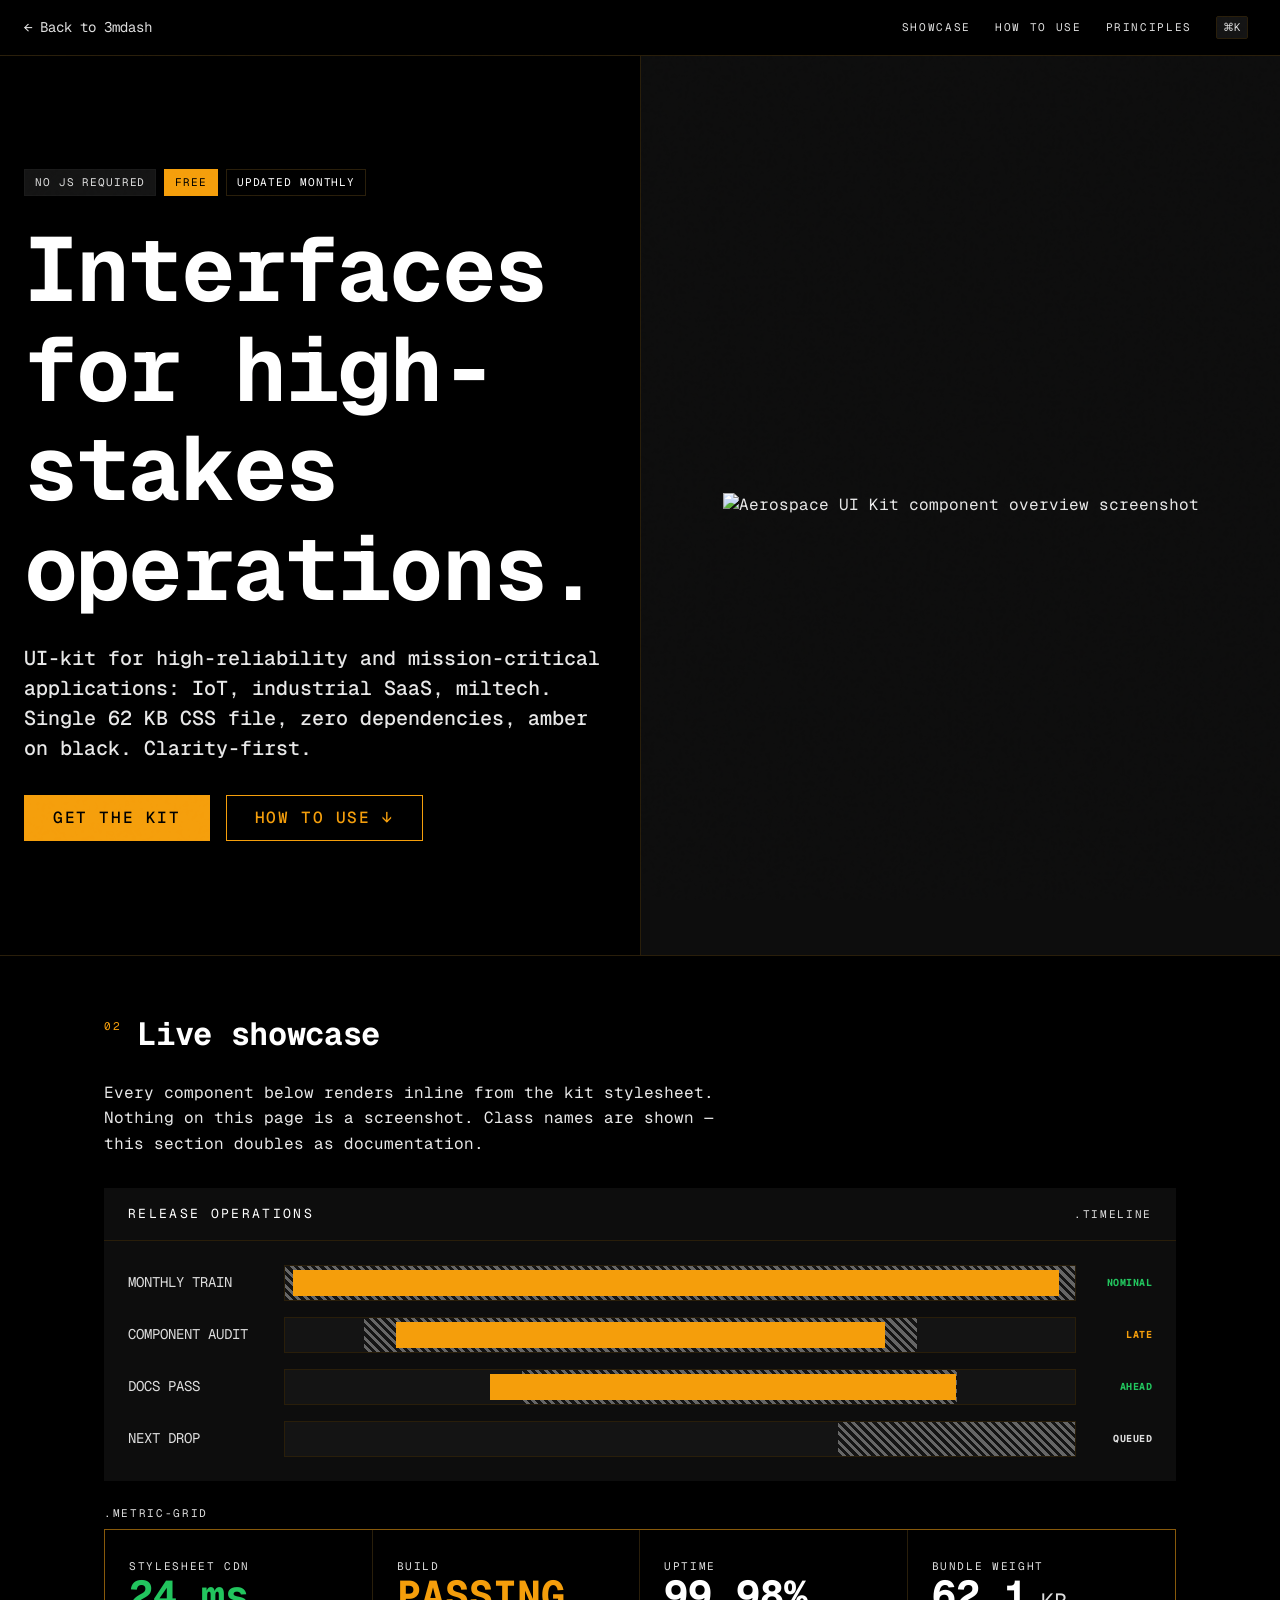
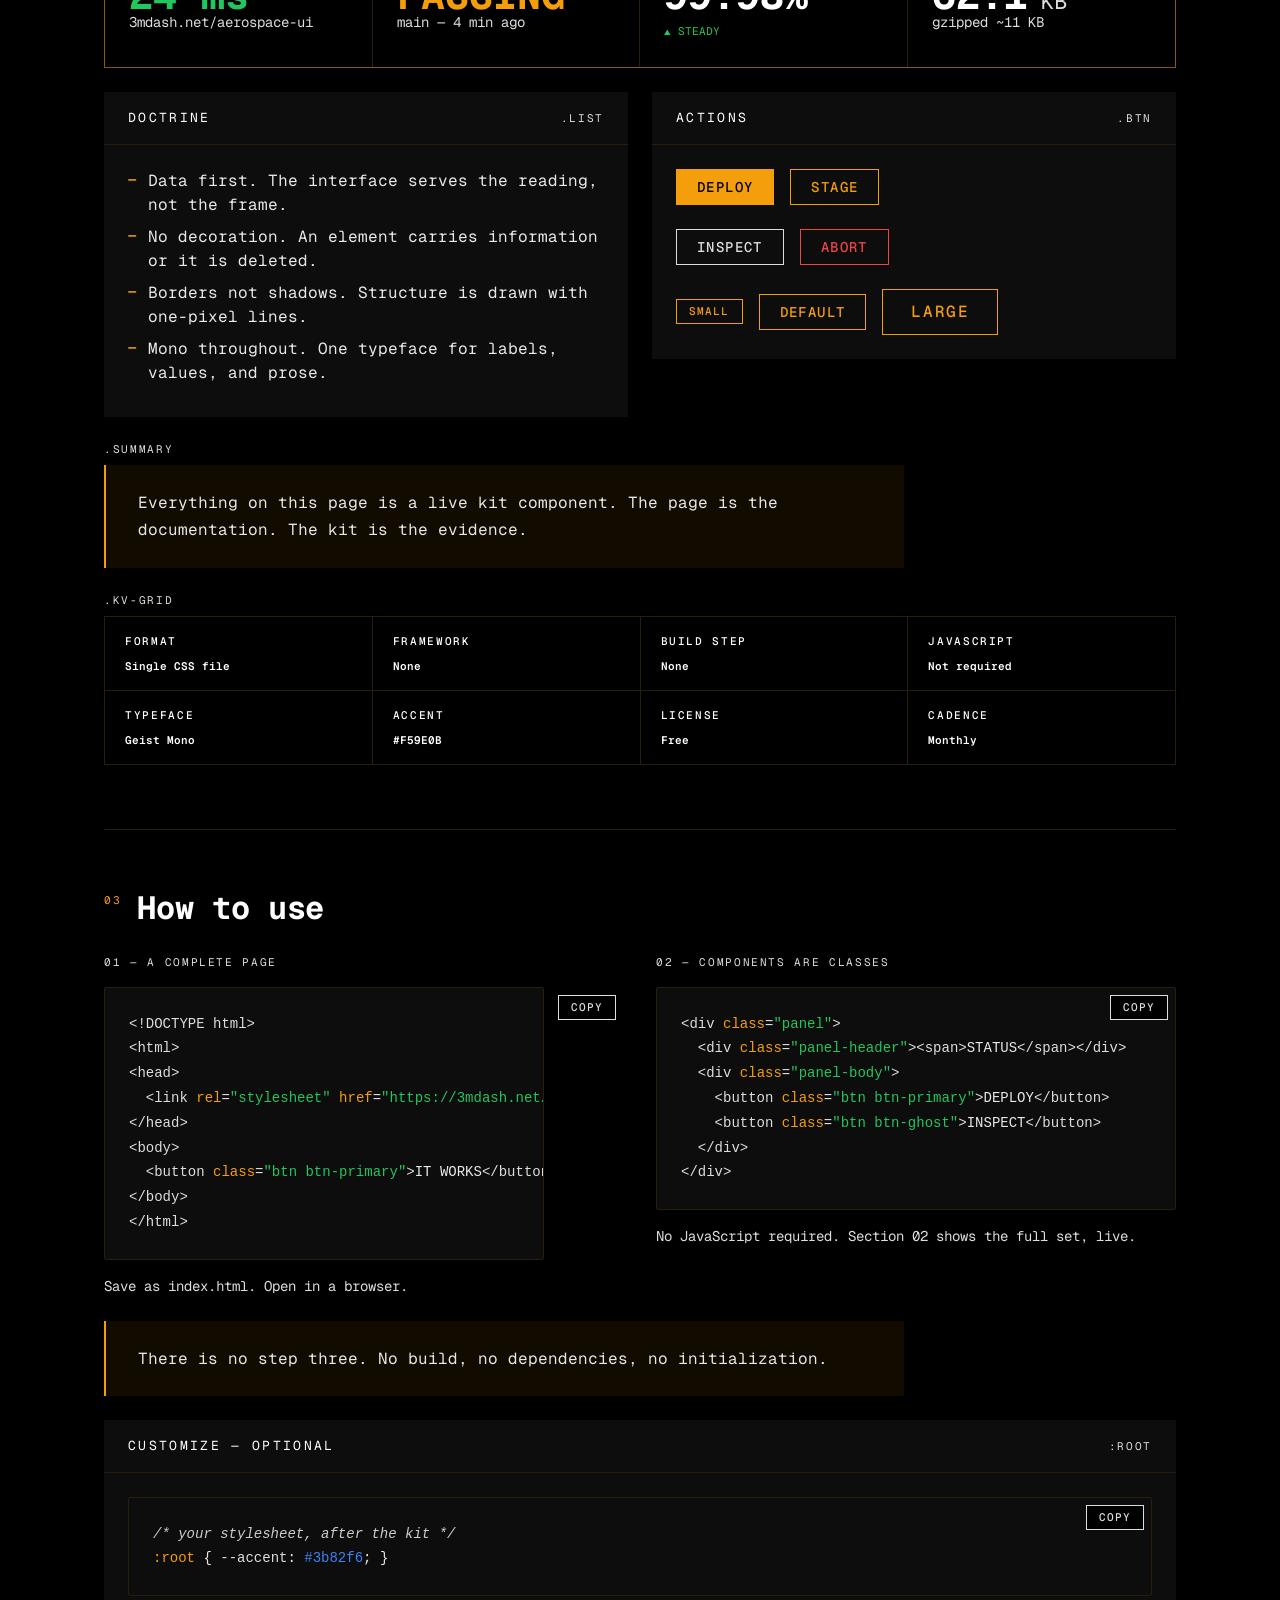
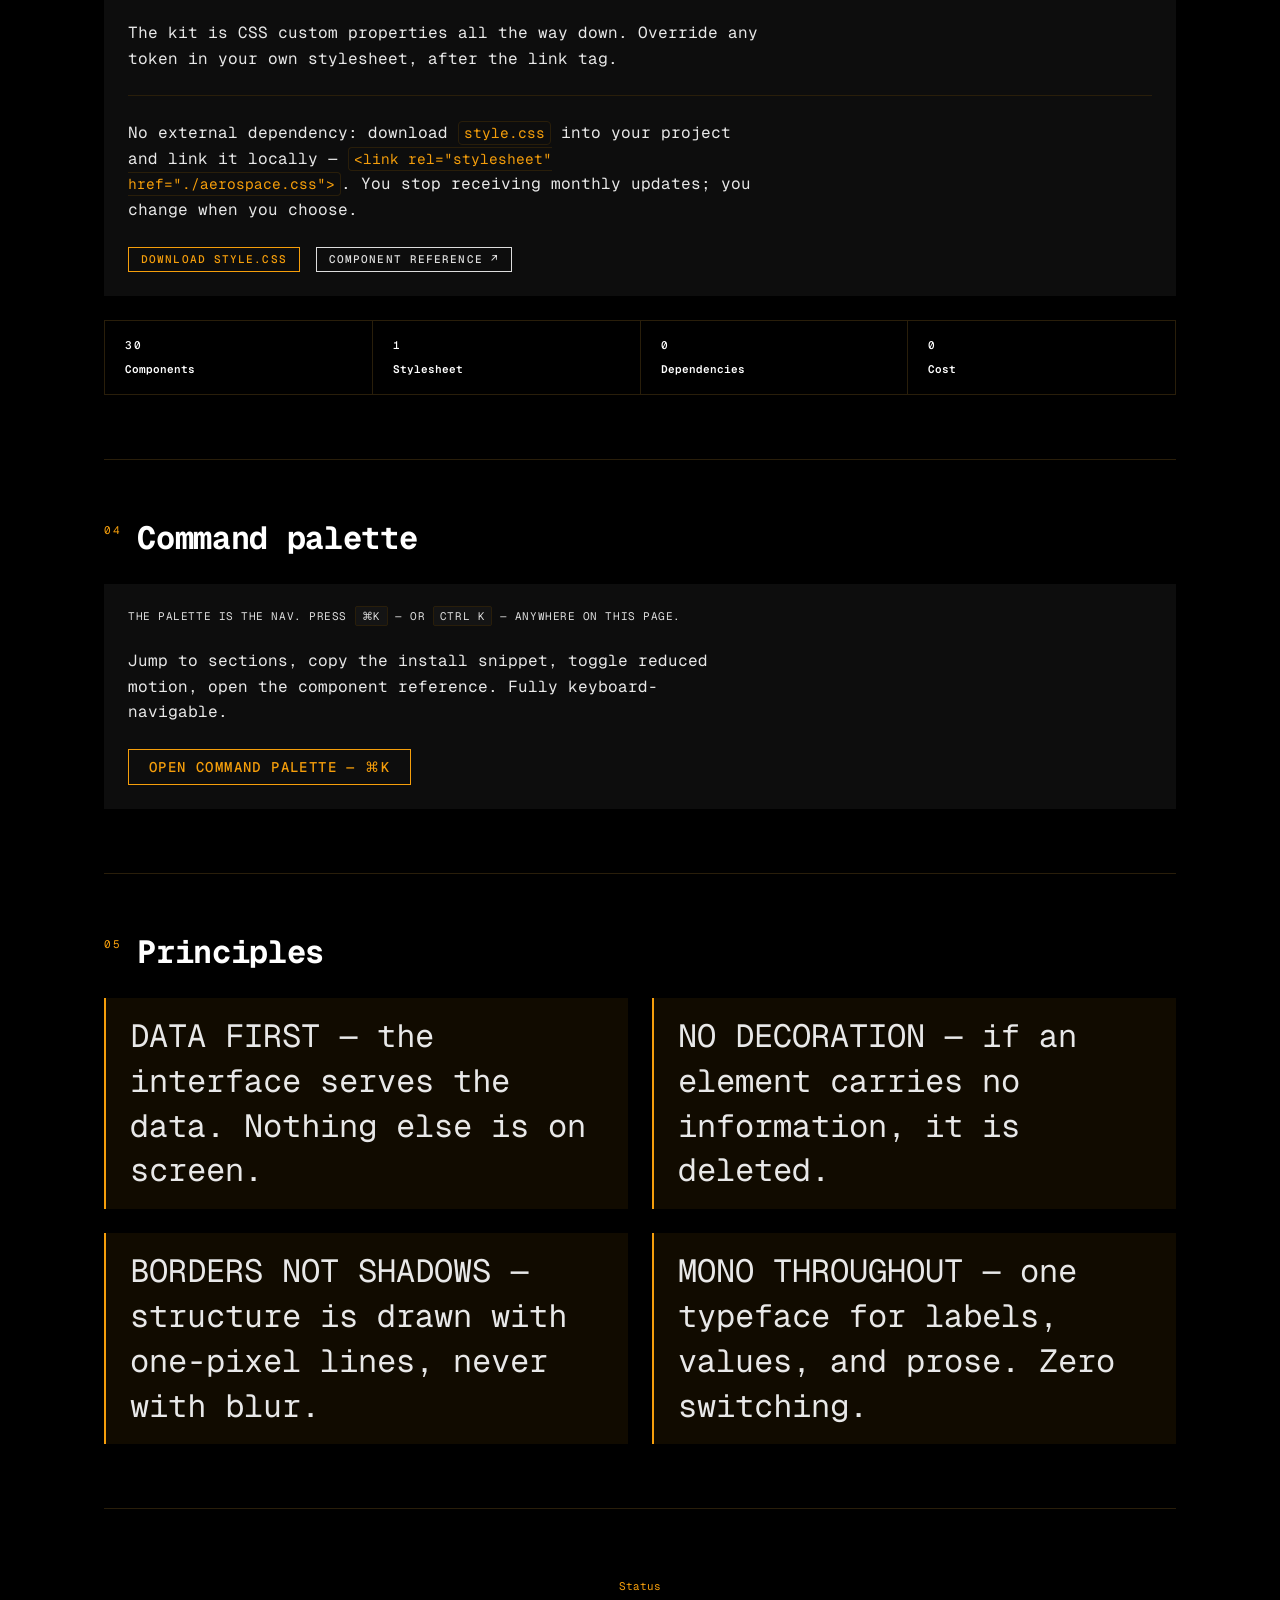
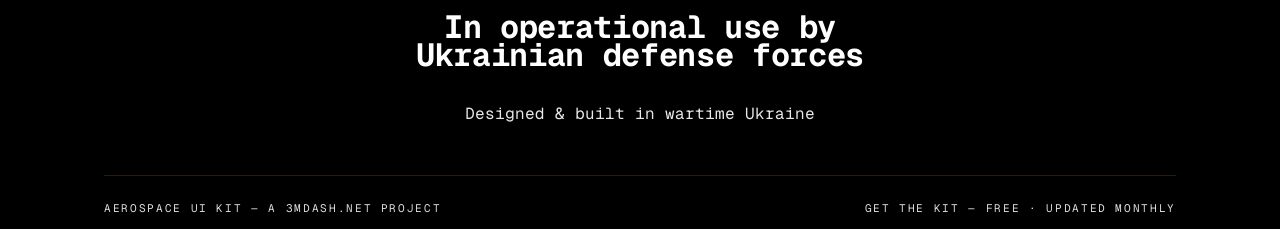
==== commit 4a8e5ad4: "fix: update live URLs from aerospace.3mdash.net to 3mdash.net/aerospace-ui" ====
--- a/index.html
+++ b/index.html
@@ -157,7 +157,7 @@
         UI-kit for high-reliability and mission-critical applications: IoT, industrial SaaS, miltech. Single 62 KB CSS file, zero dependencies, amber on black. Clarity-first.
       </p>
       <div class="hero-actions" data-reveal>
-        <a class="btn btn-primary btn-lg" href="https://aerospace.3mdash.net/" target="_blank" rel="noopener">GET THE KIT</a>
+        <a class="btn btn-primary btn-lg" href="https://3mdash.net/aerospace-ui/" target="_blank" rel="noopener">GET THE KIT</a>
         <a class="btn btn-secondary btn-lg" href="#how-to-use">HOW TO USE ↓</a>
       </div>
     </div>
@@ -231,7 +231,7 @@
           <div class="metric">
             <div class="metric-label">Stylesheet CDN</div>
             <div class="metric-value green" id="t-latency">24 ms</div>
-            <div class="metric-detail">aerospace.3mdash.net</div>
+            <div class="metric-detail">3mdash.net/aerospace-ui</div>
           </div>
           <div class="metric">
             <div class="metric-label">Build</div>
@@ -339,7 +339,7 @@
             <pre class="code-block"><code id="snippet-page"><span class="prop">&lt;!DOCTYPE html&gt;</span>
 <span class="prop">&lt;html&gt;</span>
 <span class="prop">&lt;head&gt;</span>
-  <span class="prop">&lt;link</span> <span class="keyword">rel</span>=<span class="string">"stylesheet"</span> <span class="keyword">href</span>=<span class="string">"https://aerospace.3mdash.net/style.css"</span><span class="prop">&gt;</span>
+  <span class="prop">&lt;link</span> <span class="keyword">rel</span>=<span class="string">"stylesheet"</span> <span class="keyword">href</span>=<span class="string">"https://3mdash.net/aerospace-ui/style.css"</span><span class="prop">&gt;</span>
 <span class="prop">&lt;/head&gt;</span>
 <span class="prop">&lt;body&gt;</span>
   <span class="prop">&lt;button</span> <span class="keyword">class</span>=<span class="string">"btn btn-primary"</span><span class="prop">&gt;</span>IT WORKS<span class="prop">&lt;/button&gt;</span>
@@ -382,8 +382,8 @@
             <hr class="divider">
             <p class="type-body" style="margin: 0; max-width: 64ch;">No external dependency: download <span class="code-inline">style.css</span> into your project and link it locally — <span class="code-inline">&lt;link rel="stylesheet" href="./aerospace.css"&gt;</span>. You stop receiving monthly updates; you change when you choose.</p>
             <div class="install-row">
-              <a class="btn btn-secondary btn-sm" href="https://aerospace.3mdash.net/style.css" id="vendor-download" download>Download style.css</a>
-              <a class="btn btn-ghost btn-sm" href="https://aerospace.3mdash.net/" target="_blank" rel="noopener">Component reference ↗</a>
+              <a class="btn btn-secondary btn-sm" href="https://3mdash.net/aerospace-ui/style.css" id="vendor-download" download>Download style.css</a>
+              <a class="btn btn-ghost btn-sm" href="https://3mdash.net/aerospace-ui/" target="_blank" rel="noopener">Component reference ↗</a>
             </div>
           </div>
         </div>
@@ -441,7 +441,7 @@
 
   <div class="page-footer">
     <span>AEROSPACE UI KIT — A <a href="https://3mdash.net" target="_blank" rel="noopener">3MDASH.NET</a> PROJECT</span>
-    <span><a href="https://aerospace.3mdash.net/" target="_blank" rel="noopener">GET THE KIT</a> — FREE · UPDATED MONTHLY</span>
+    <span><a href="https://3mdash.net/aerospace-ui/" target="_blank" rel="noopener">GET THE KIT</a> — FREE · UPDATED MONTHLY</span>
   </div>
 
 </div>
@@ -477,7 +477,7 @@
 <script type="module">
 import { animate, stagger } from 'animejs';
 
-const INSTALL_SNIPPET = '<link rel="stylesheet" href="https://aerospace.3mdash.net/style.css">';
+const INSTALL_SNIPPET = '<link rel="stylesheet" href="https://3mdash.net/aerospace-ui/style.css">';
 const motionQuery = window.matchMedia('(prefers-reduced-motion: reduce)');
 let reducedMotion = motionQuery.matches;
 const motionStateEl = document.getElementById('cmd-motion-state');
@@ -551,7 +551,7 @@
 document.getElementById('vendor-download').addEventListener('click', async e => {
   e.preventDefault();
   try {
-    const res = await fetch('https://aerospace.3mdash.net/style.css');
+    const res = await fetch('https://3mdash.net/aerospace-ui/style.css');
     if (!res.ok) throw new Error(res.status);
     const blob = await res.blob();
     const a = document.createElement('a');
@@ -560,7 +560,7 @@
     a.click();
     URL.revokeObjectURL(a.href);
   } catch {
-    window.open('https://aerospace.3mdash.net/style.css', '_blank', 'noopener');
+    window.open('https://3mdash.net/aerospace-ui/style.css', '_blank', 'noopener');
   }
 });
 
@@ -627,8 +627,8 @@
       reducedMotion = !reducedMotion;
       syncMotionState();
       break;
-    case 'kit': window.open('https://aerospace.3mdash.net/', '_blank', 'noopener'); break;
-    case 'ref': window.open('https://aerospace.3mdash.net/', '_blank', 'noopener'); break;
+    case 'kit': window.open('https://3mdash.net/aerospace-ui/', '_blank', 'noopener'); break;
+    case 'ref': window.open('https://3mdash.net/aerospace-ui/', '_blank', 'noopener'); break;
   }
 }
 
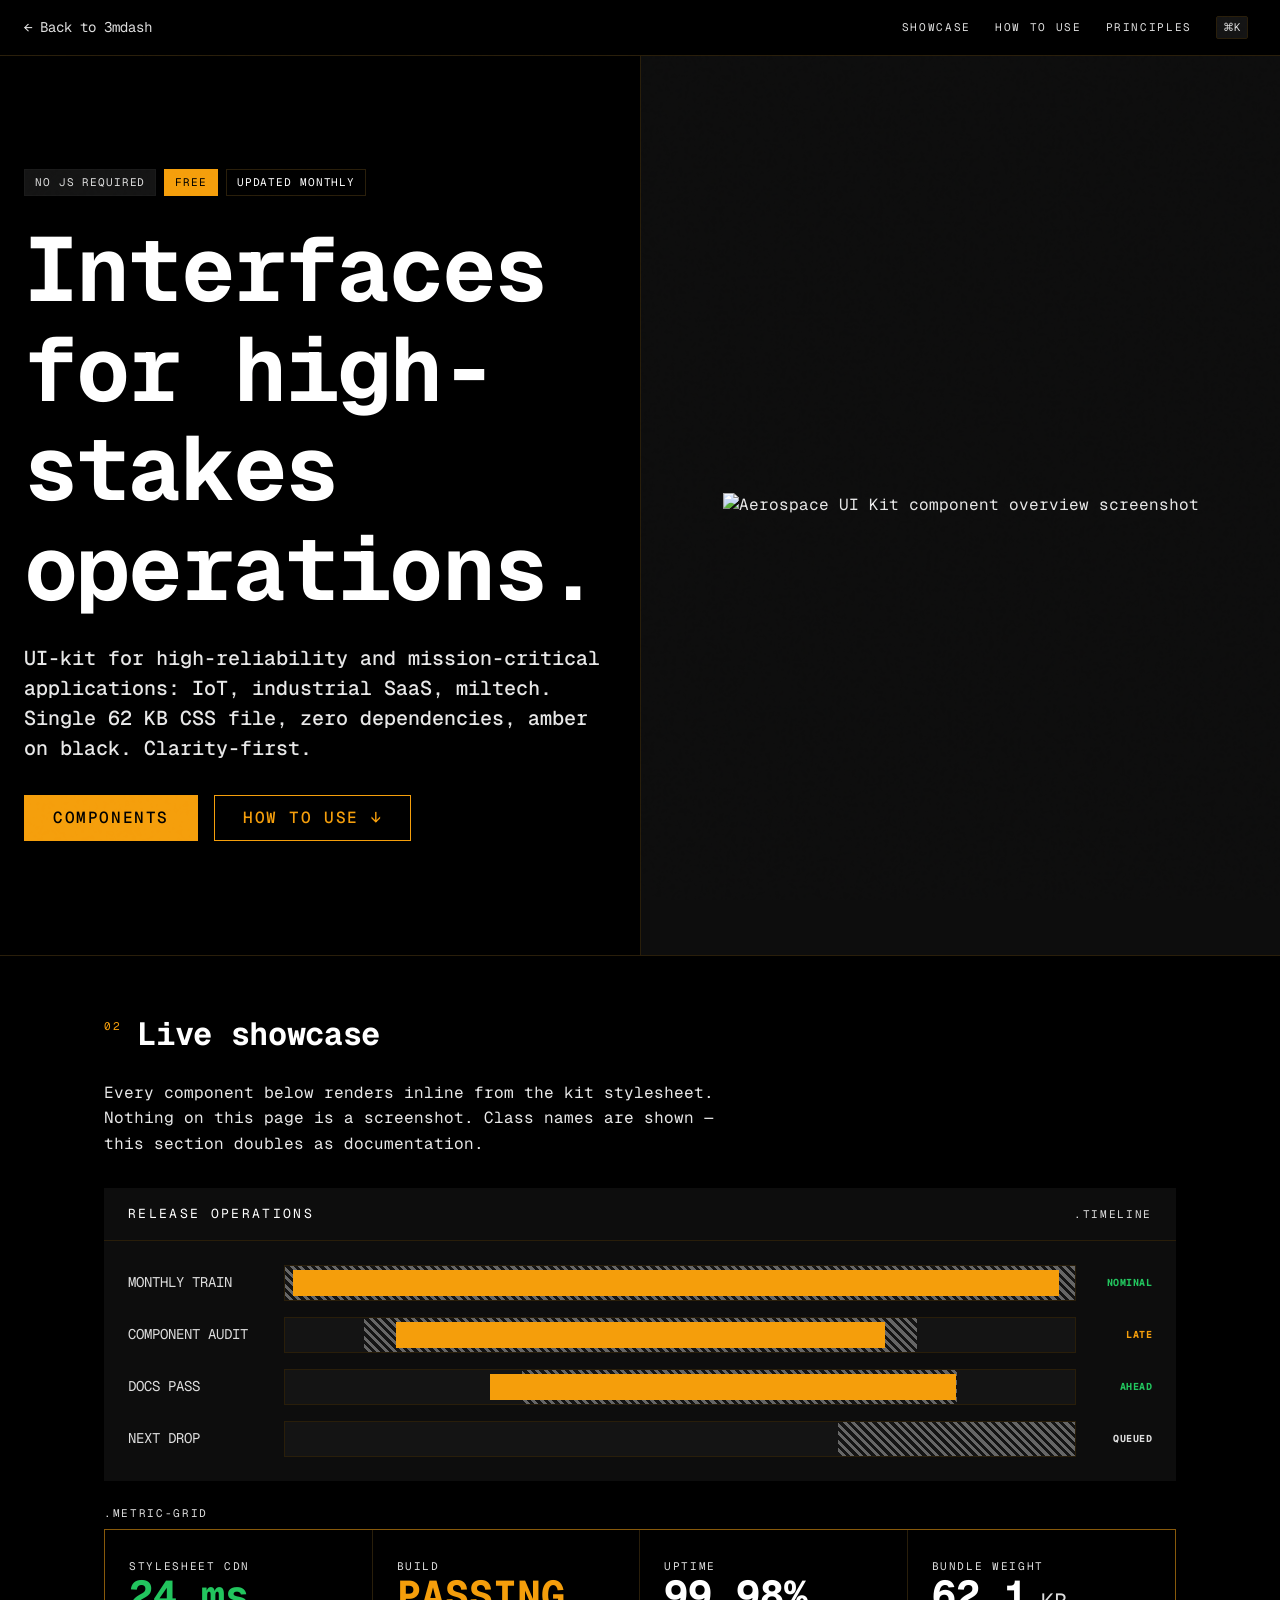
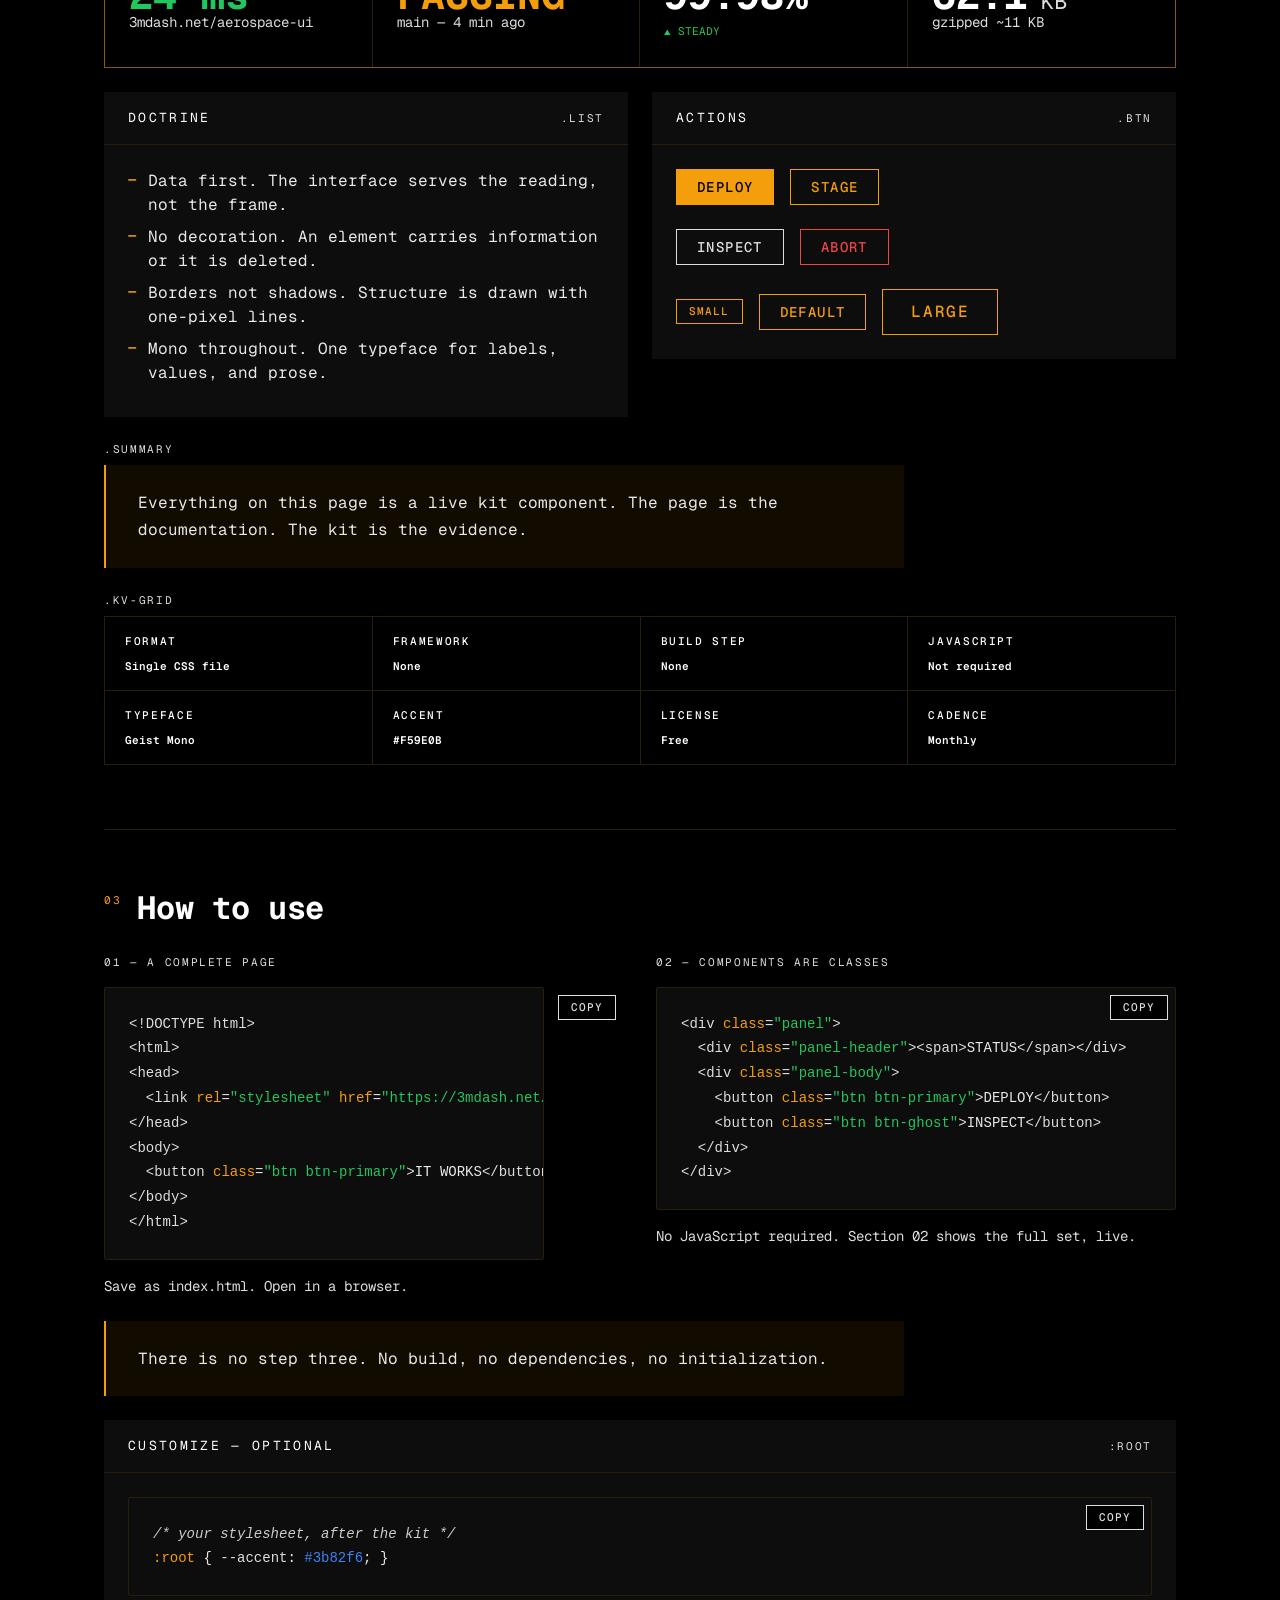
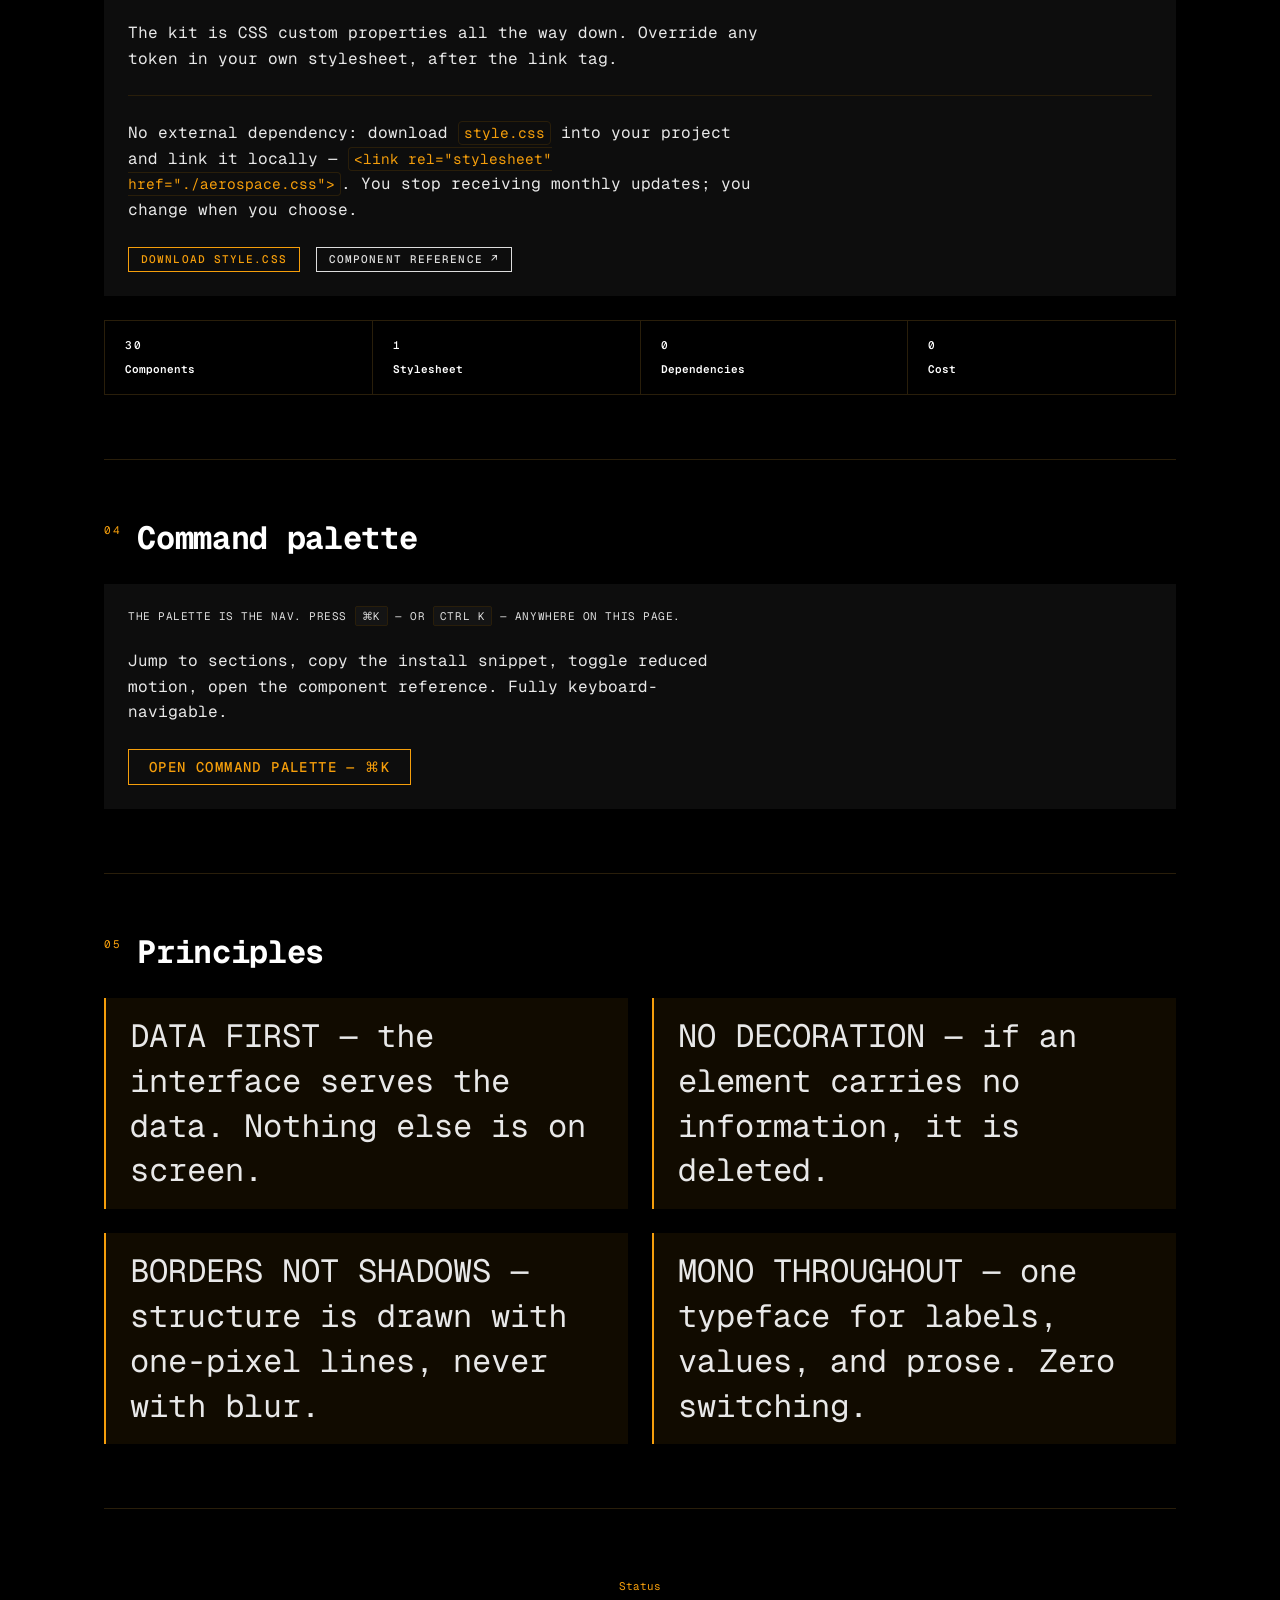
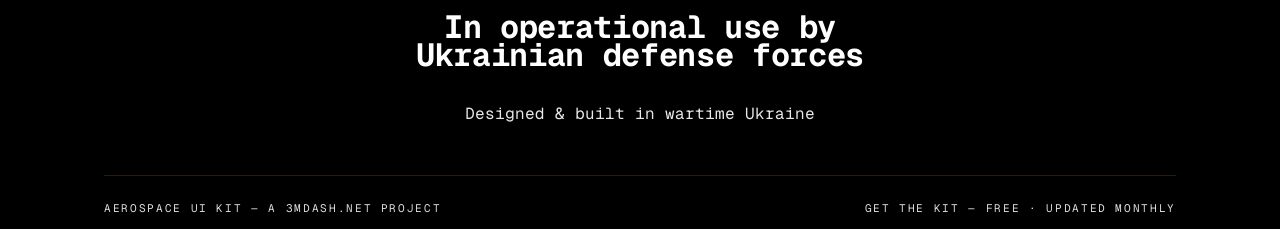
==== commit a3c2f884: "hero: change CTA to COMPONENTS, link to /components" ====
--- a/index.html
+++ b/index.html
@@ -157,7 +157,7 @@
         UI-kit for high-reliability and mission-critical applications: IoT, industrial SaaS, miltech. Single 62 KB CSS file, zero dependencies, amber on black. Clarity-first.
       </p>
       <div class="hero-actions" data-reveal>
-        <a class="btn btn-primary btn-lg" href="https://3mdash.net/aerospace-ui/" target="_blank" rel="noopener">GET THE KIT</a>
+        <a class="btn btn-primary btn-lg" href="https://3mdash.net/aerospace-ui/components" target="_blank" rel="noopener">COMPONENTS</a>
         <a class="btn btn-secondary btn-lg" href="#how-to-use">HOW TO USE ↓</a>
       </div>
     </div>
